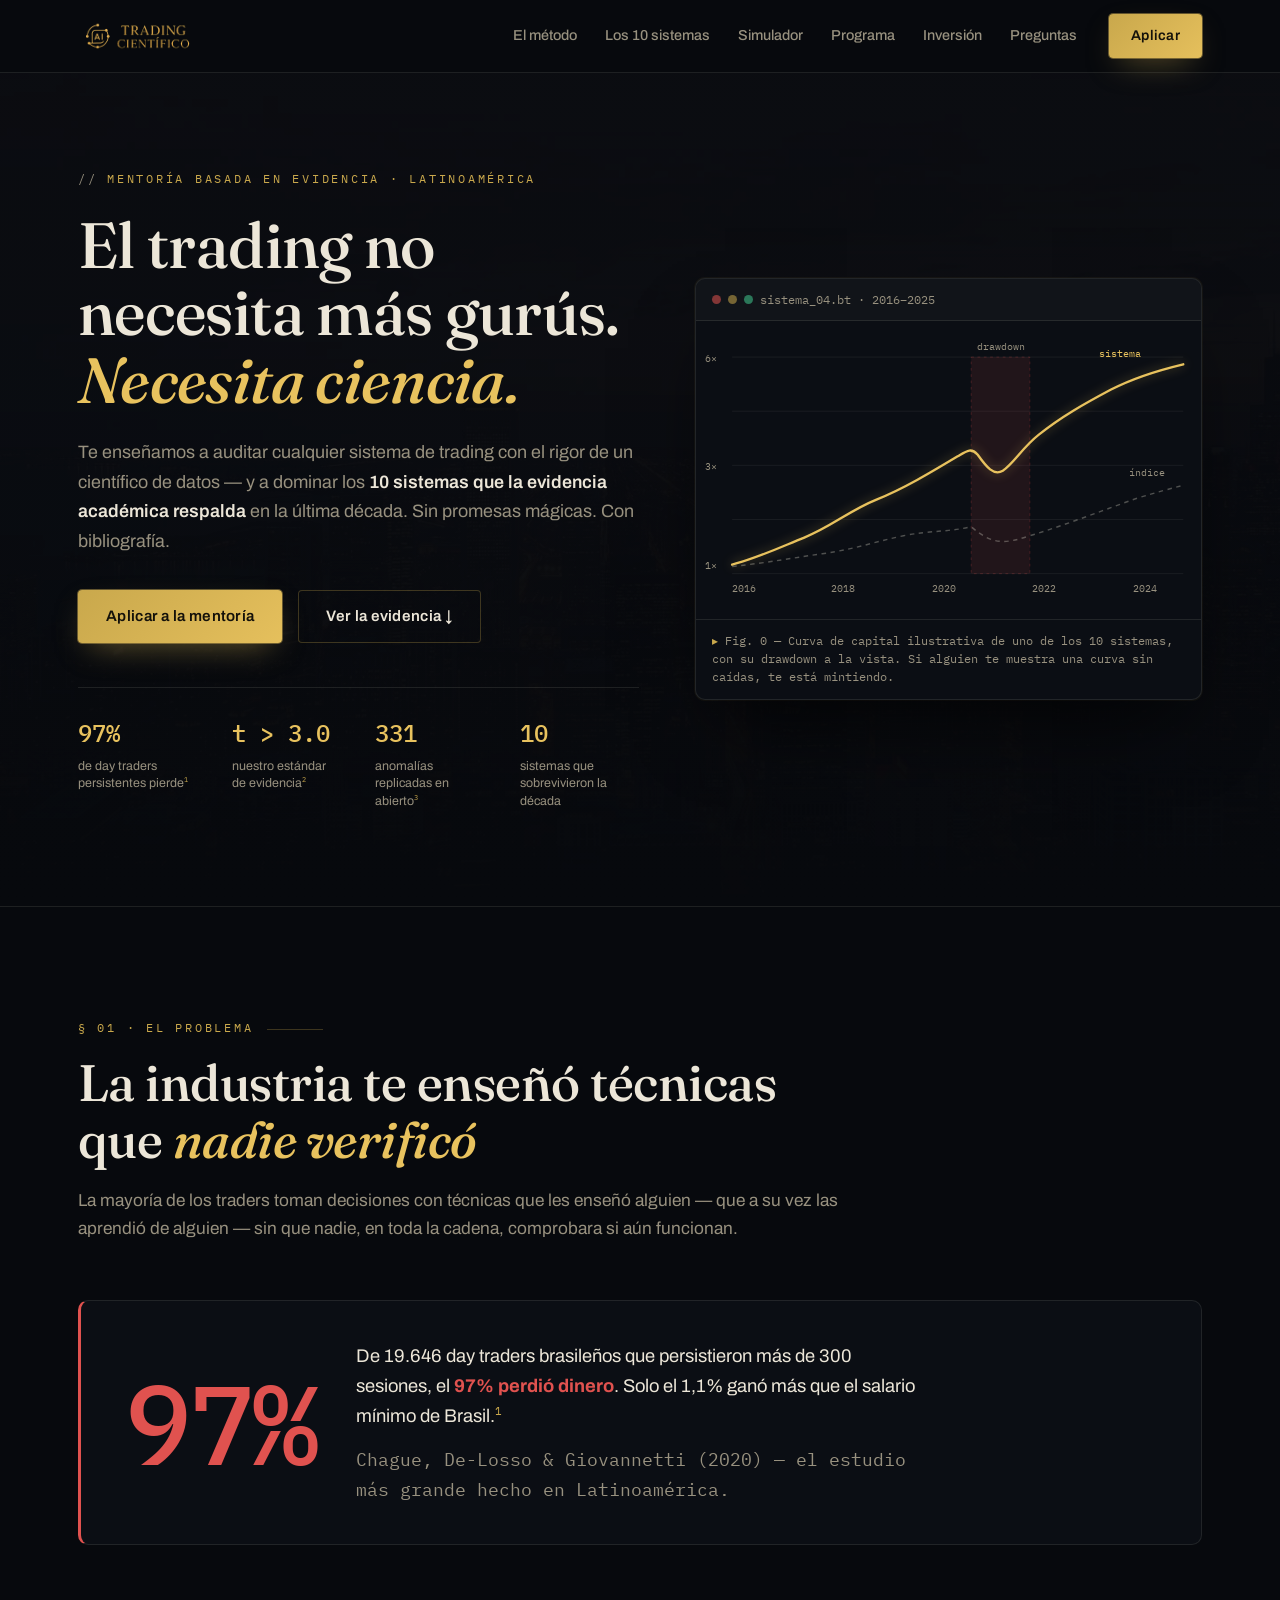
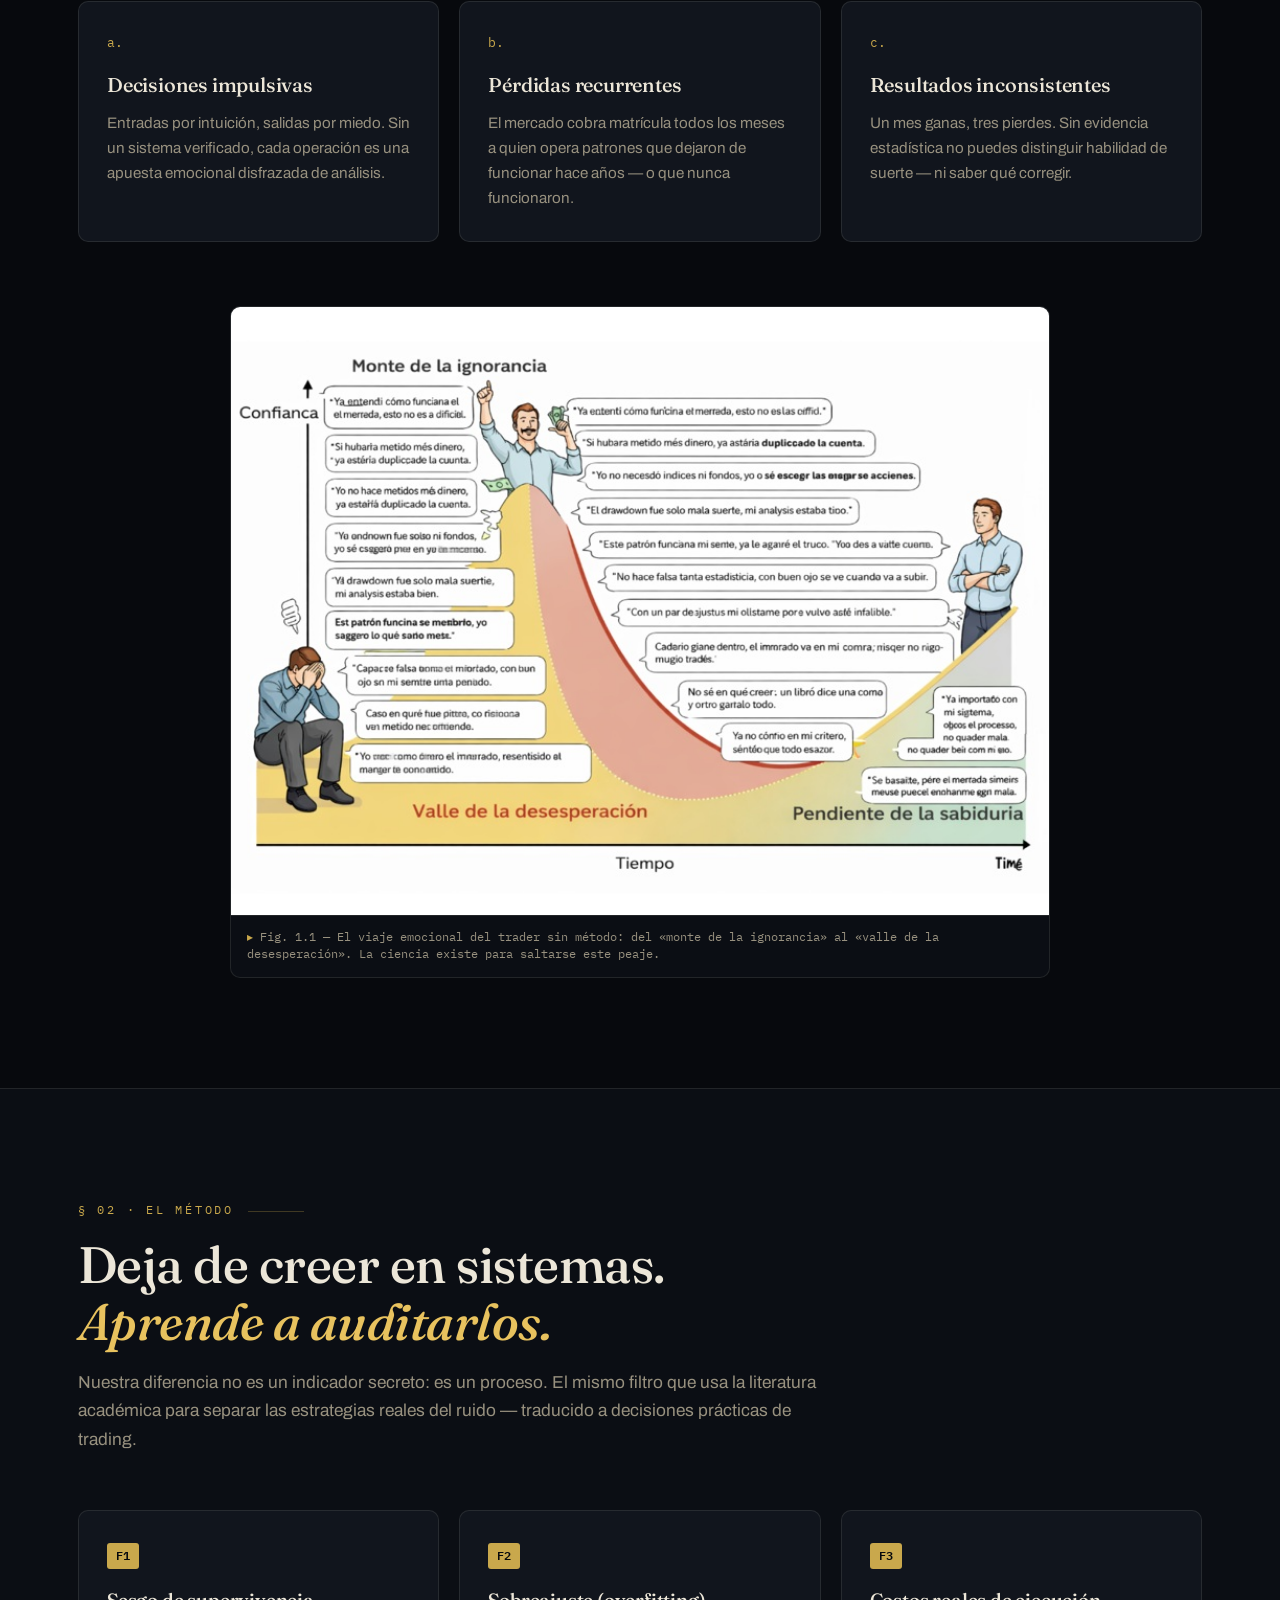
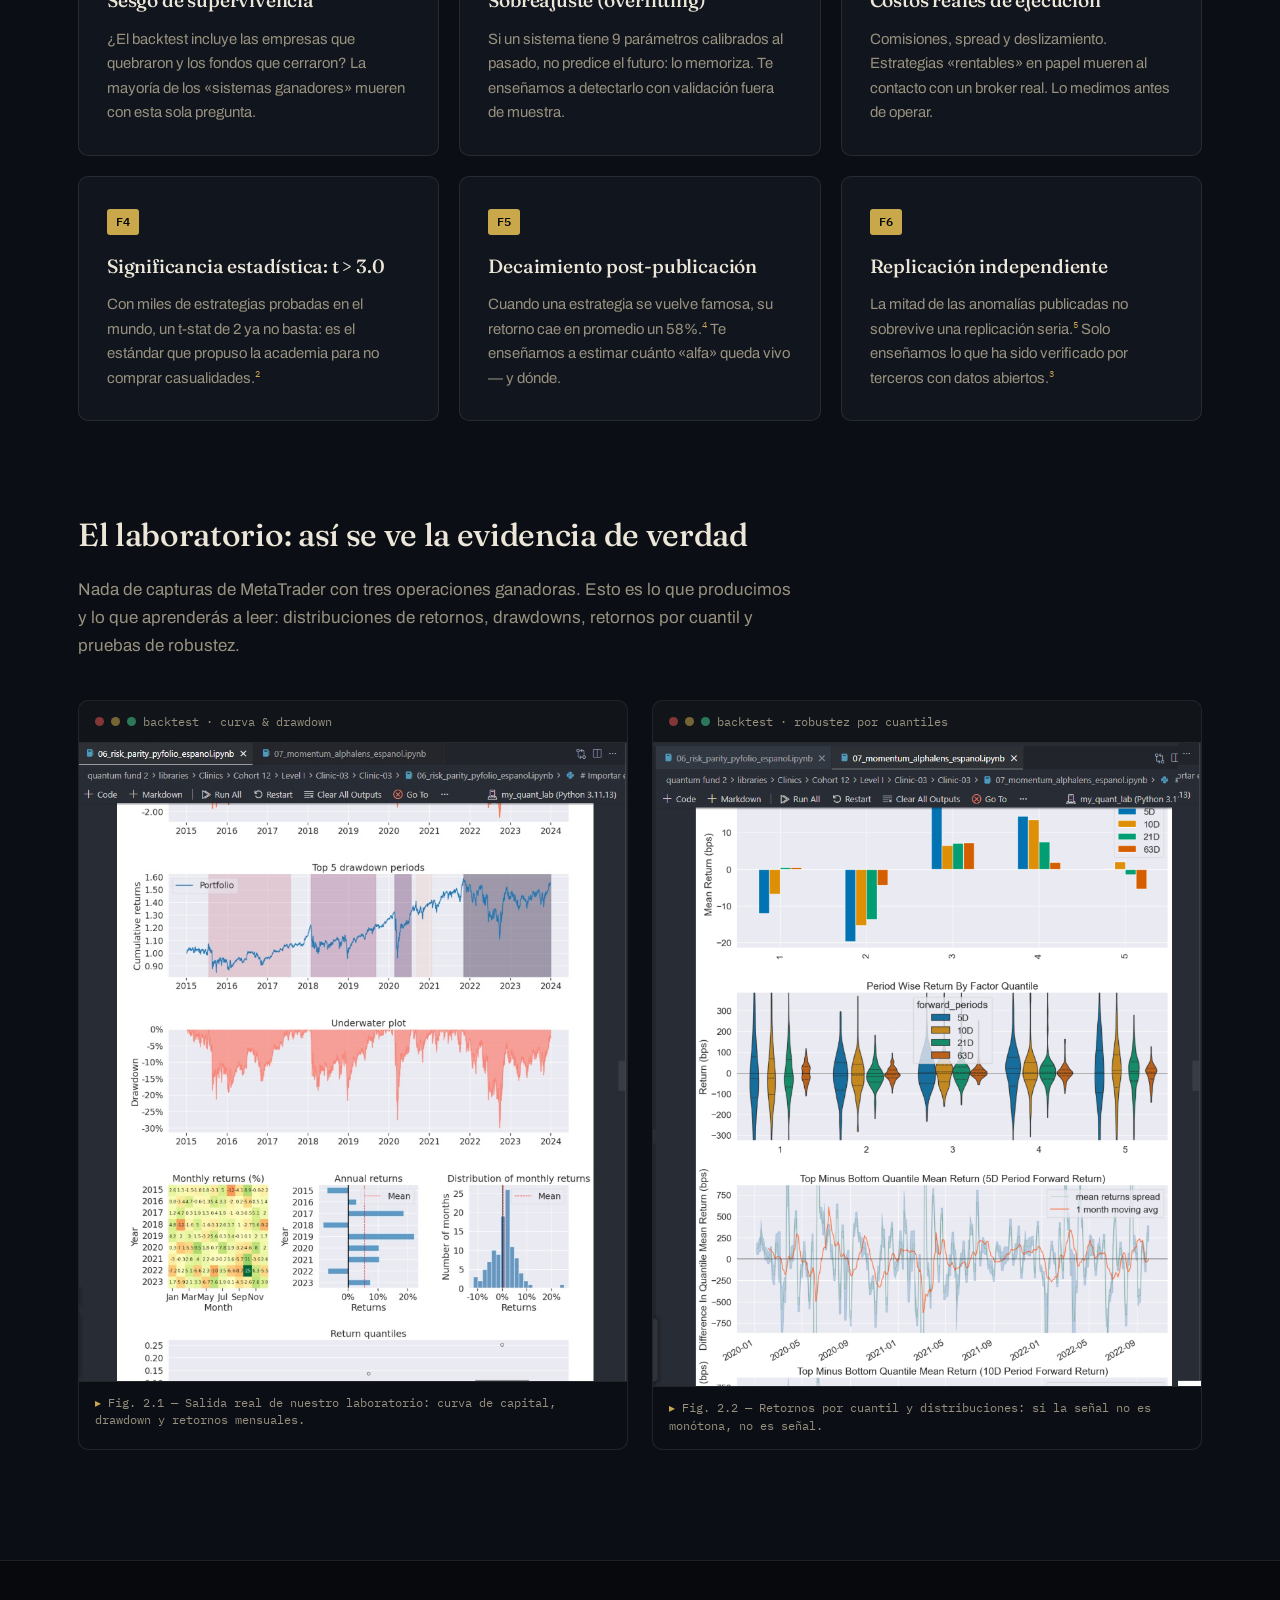
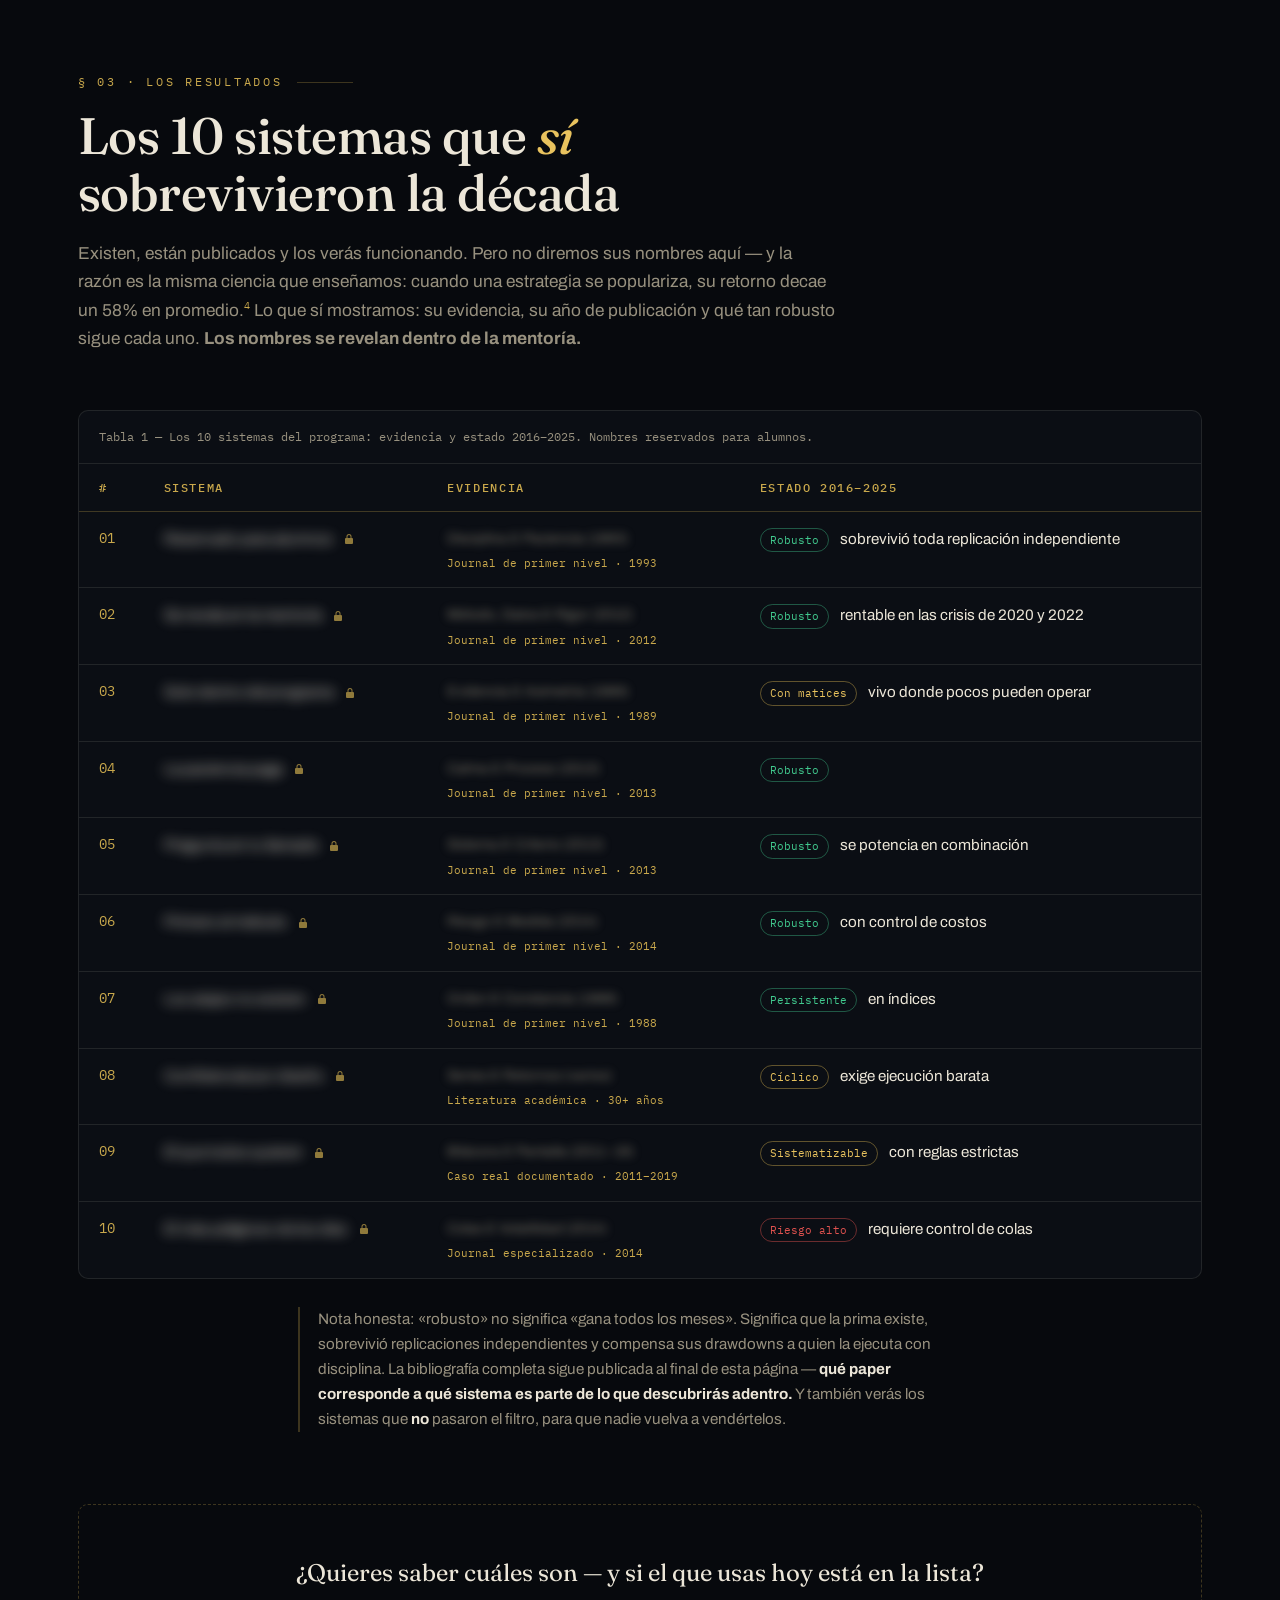
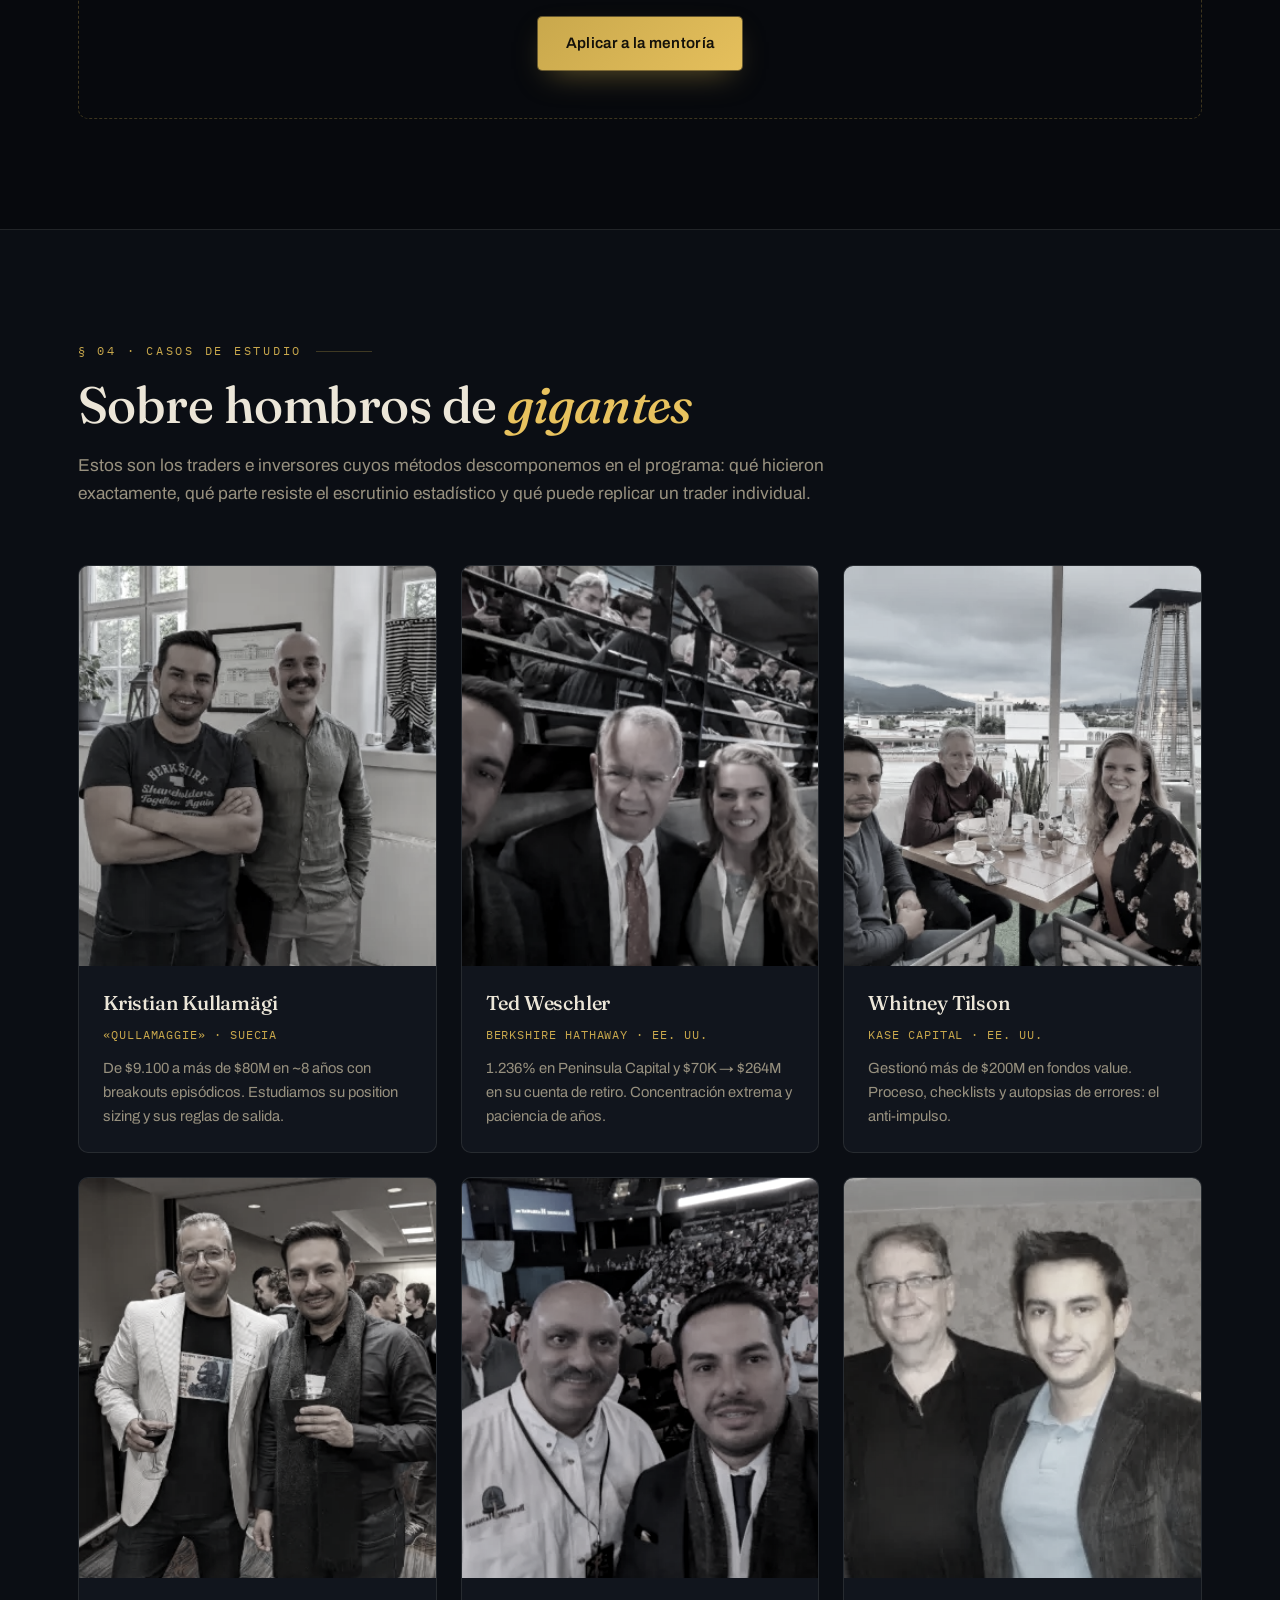
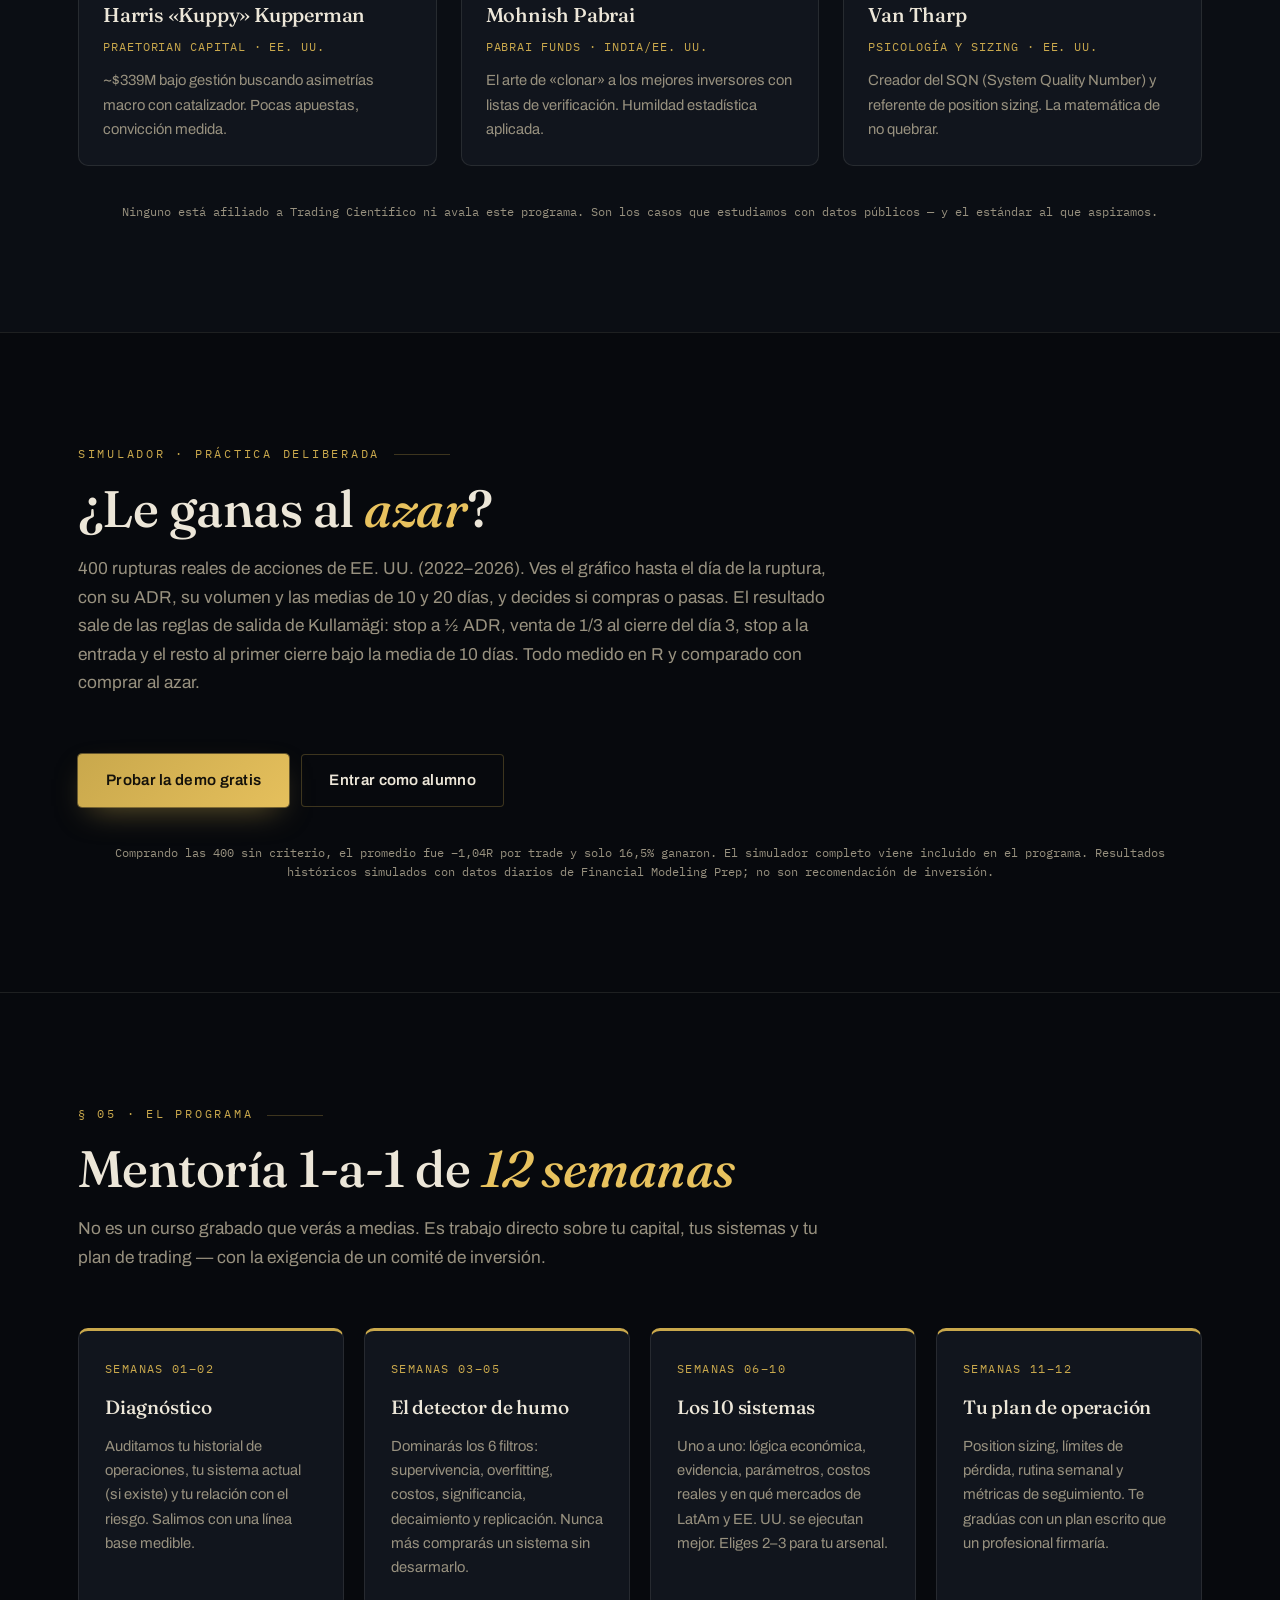
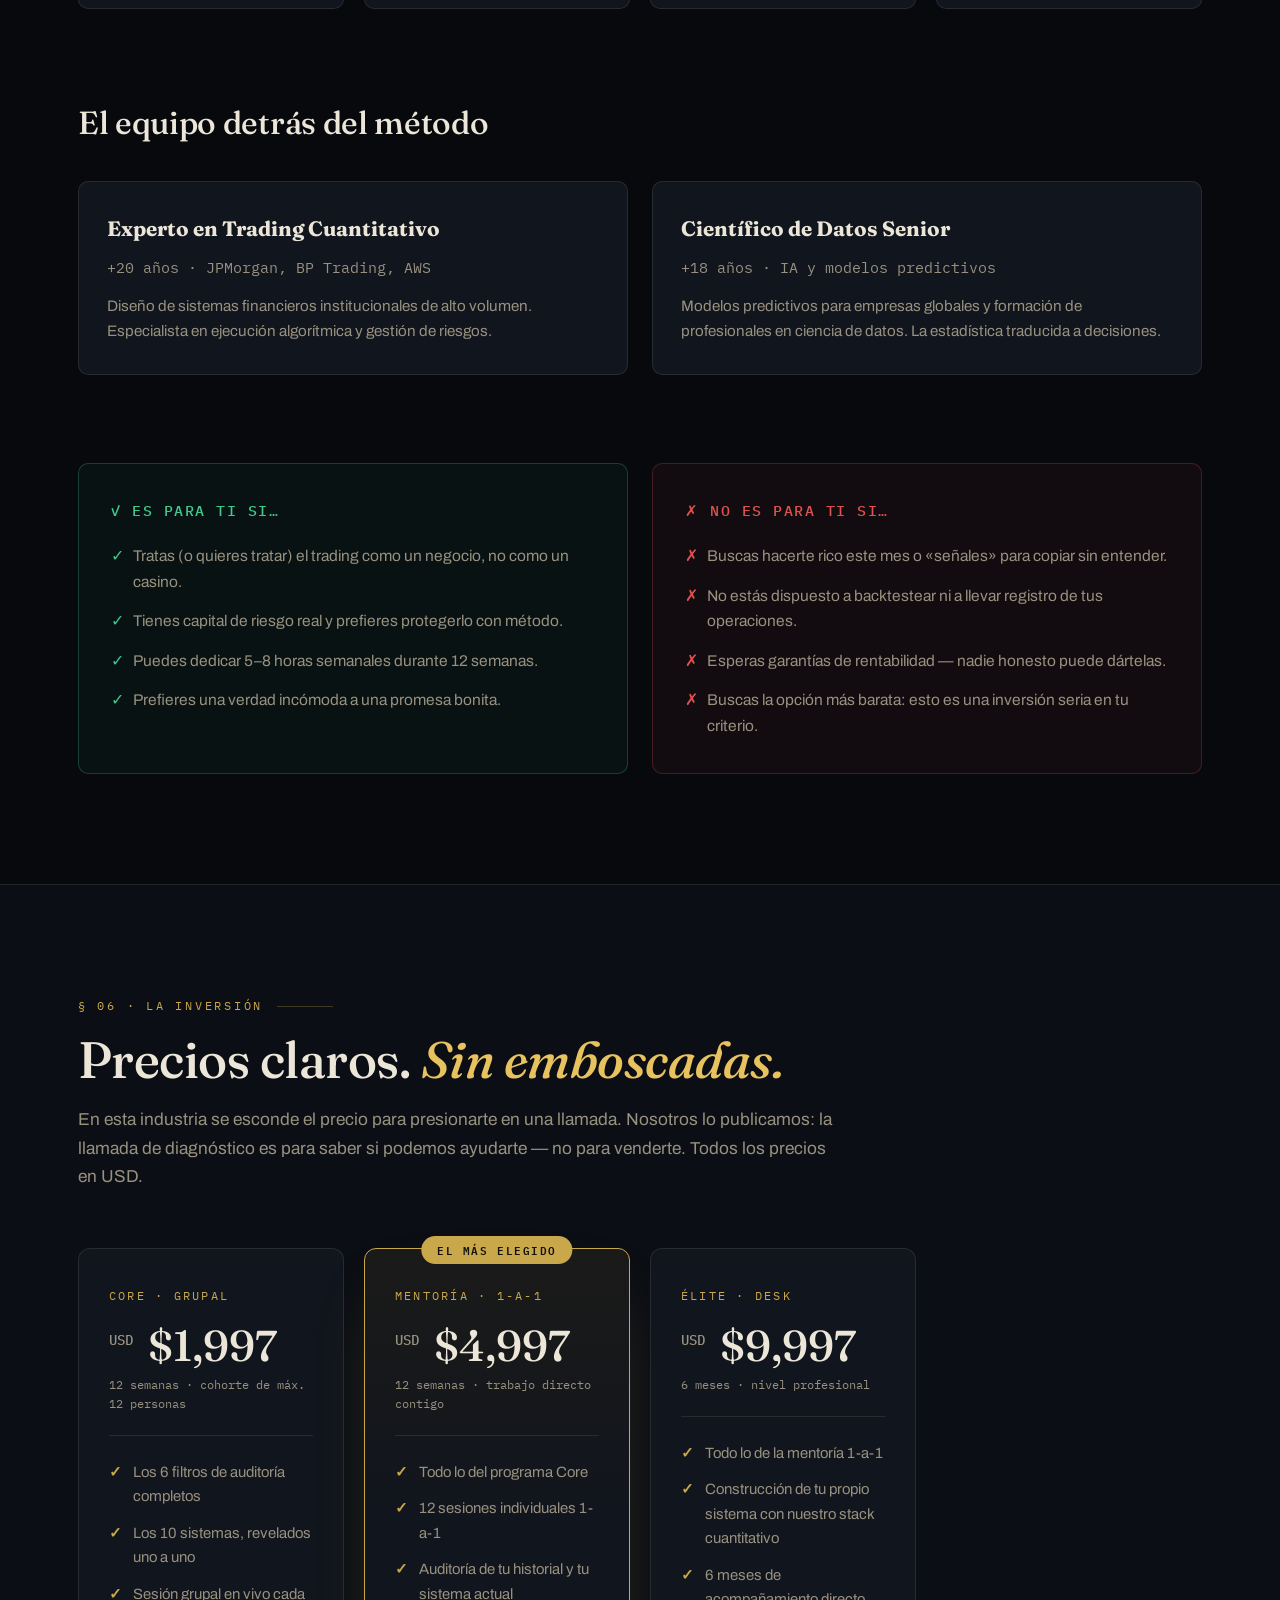
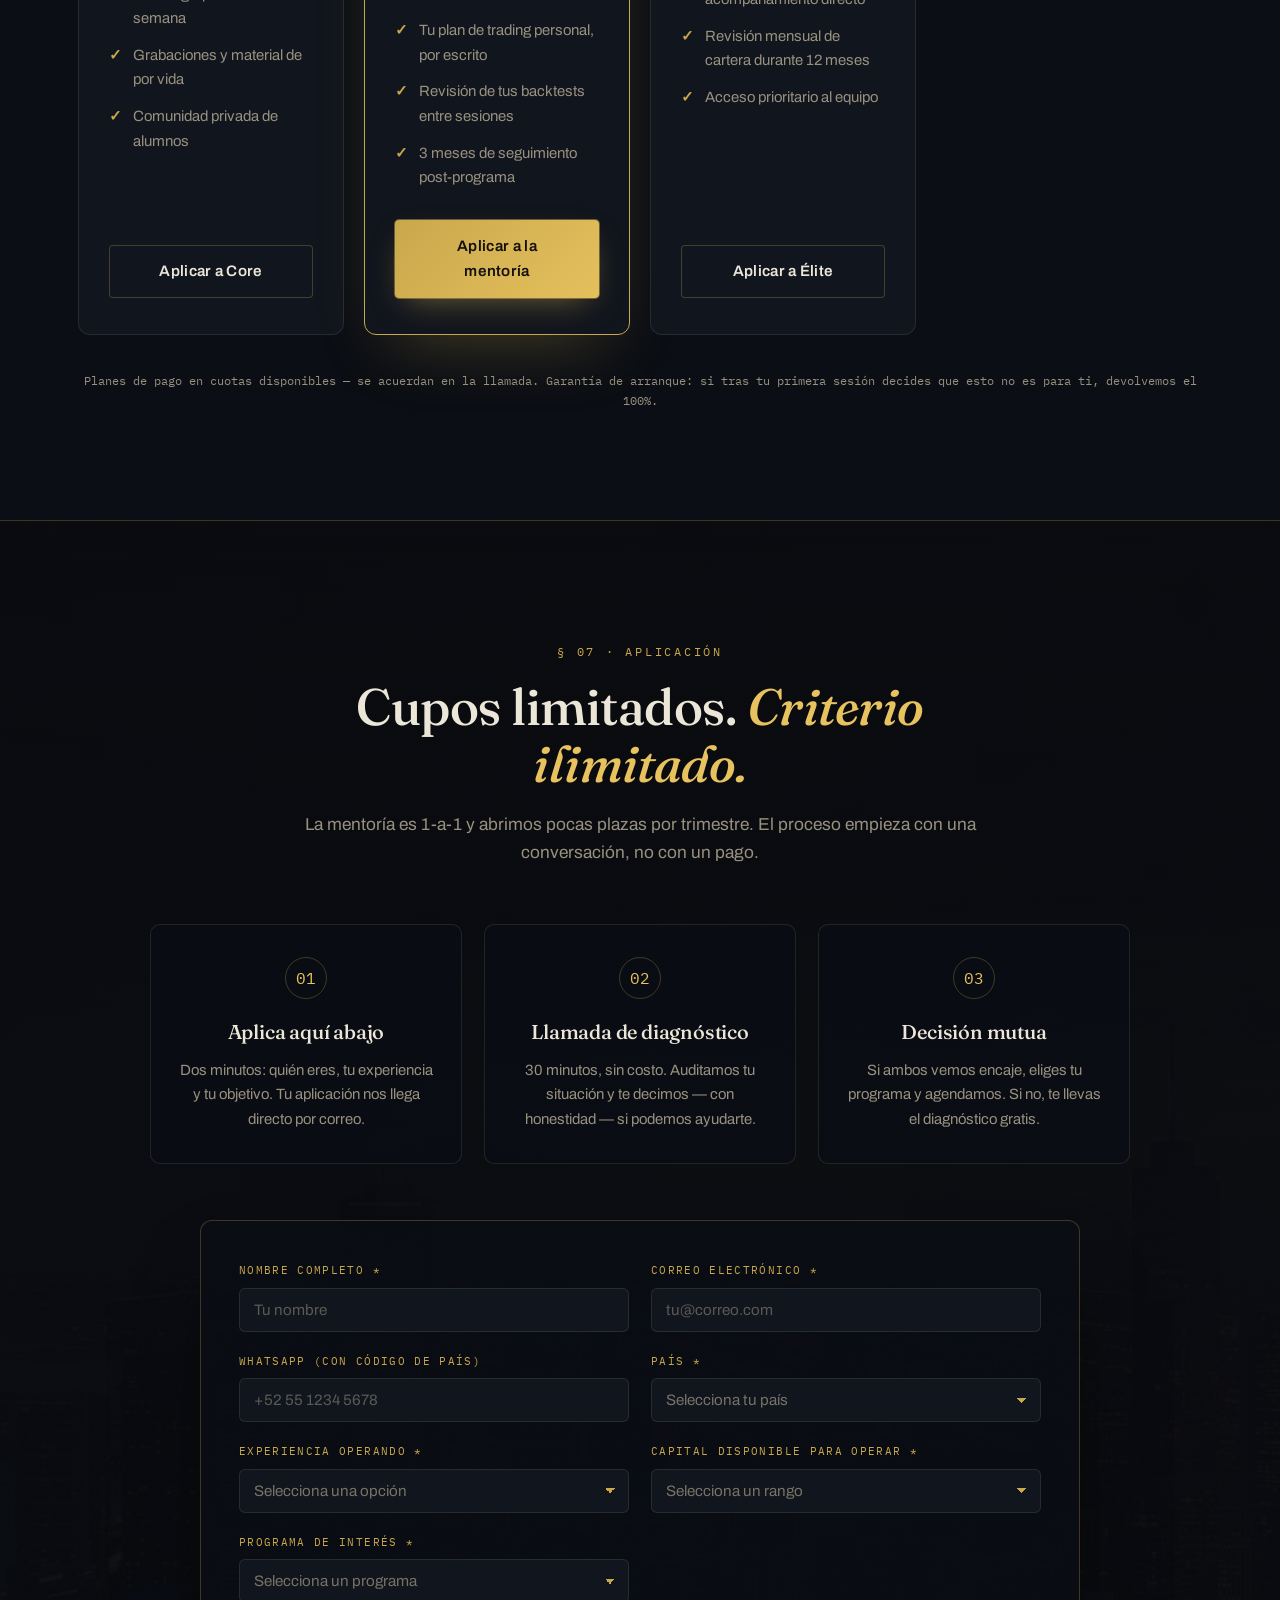
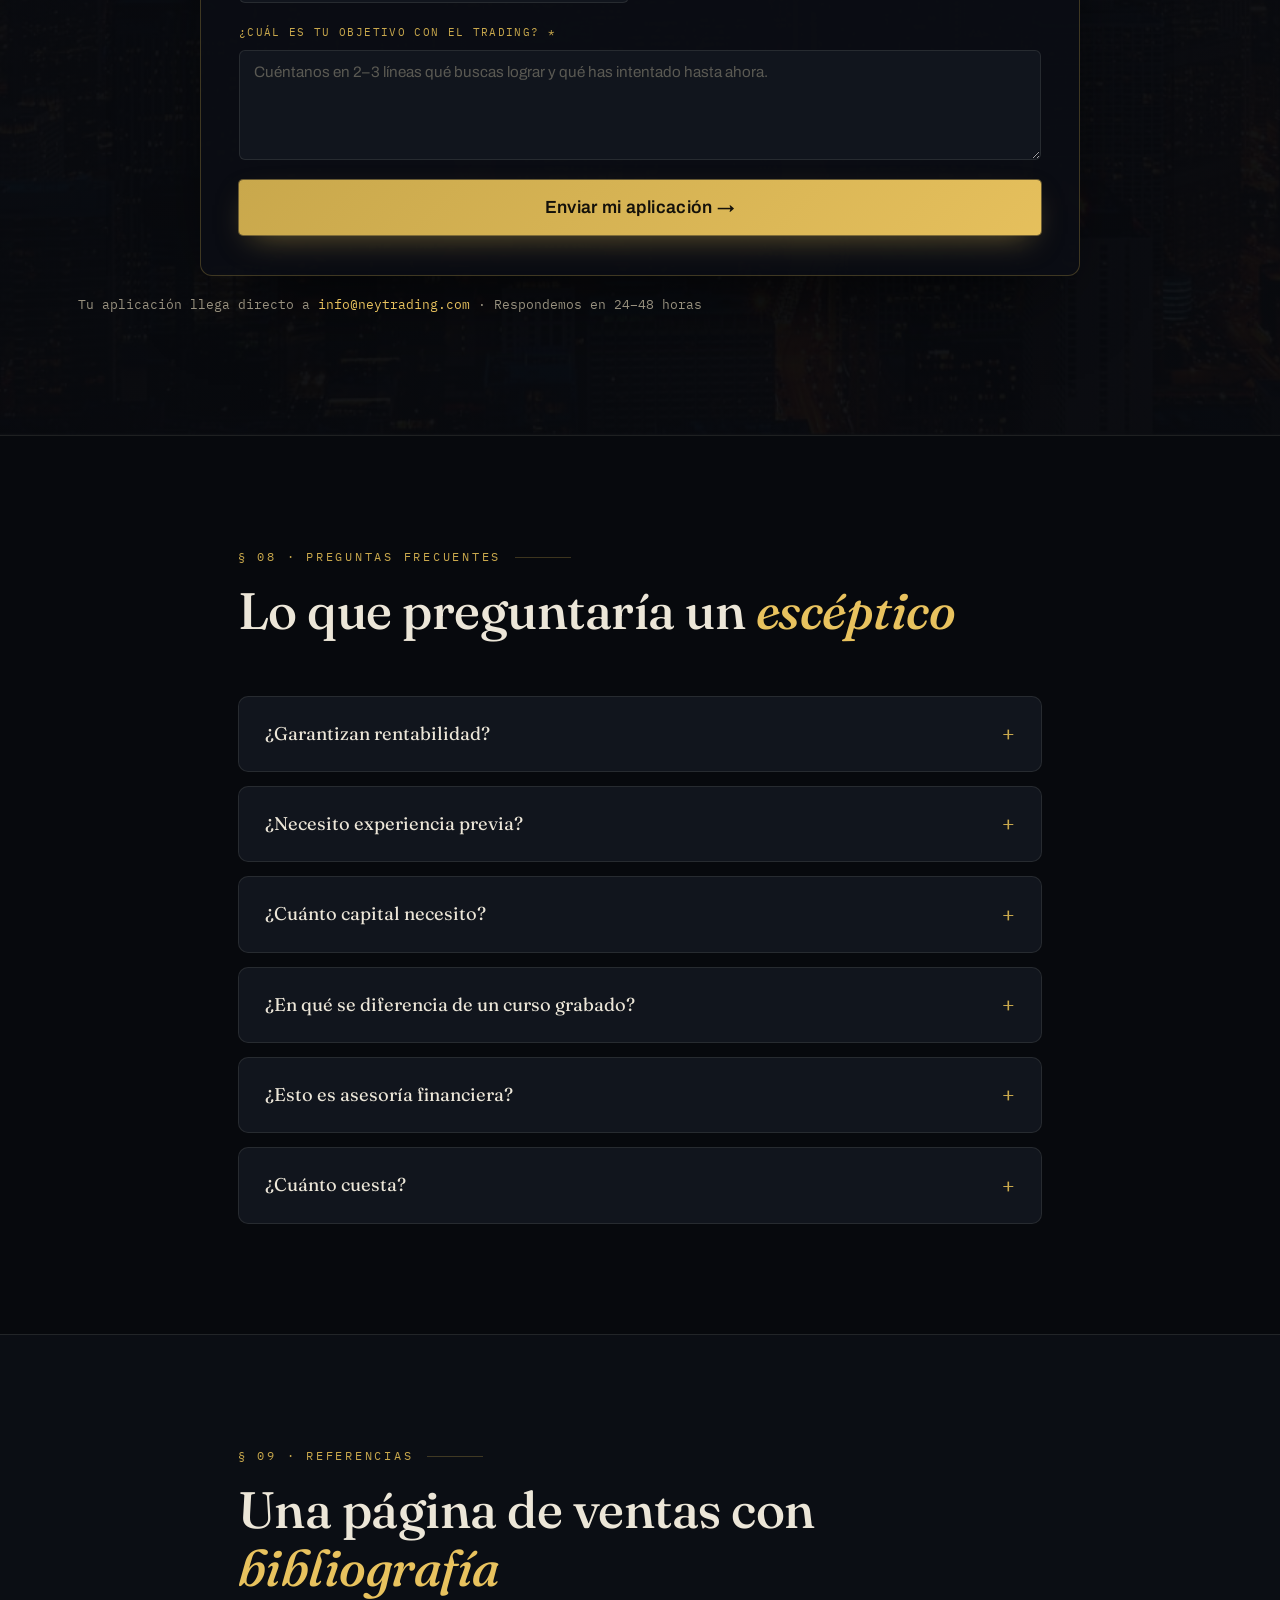
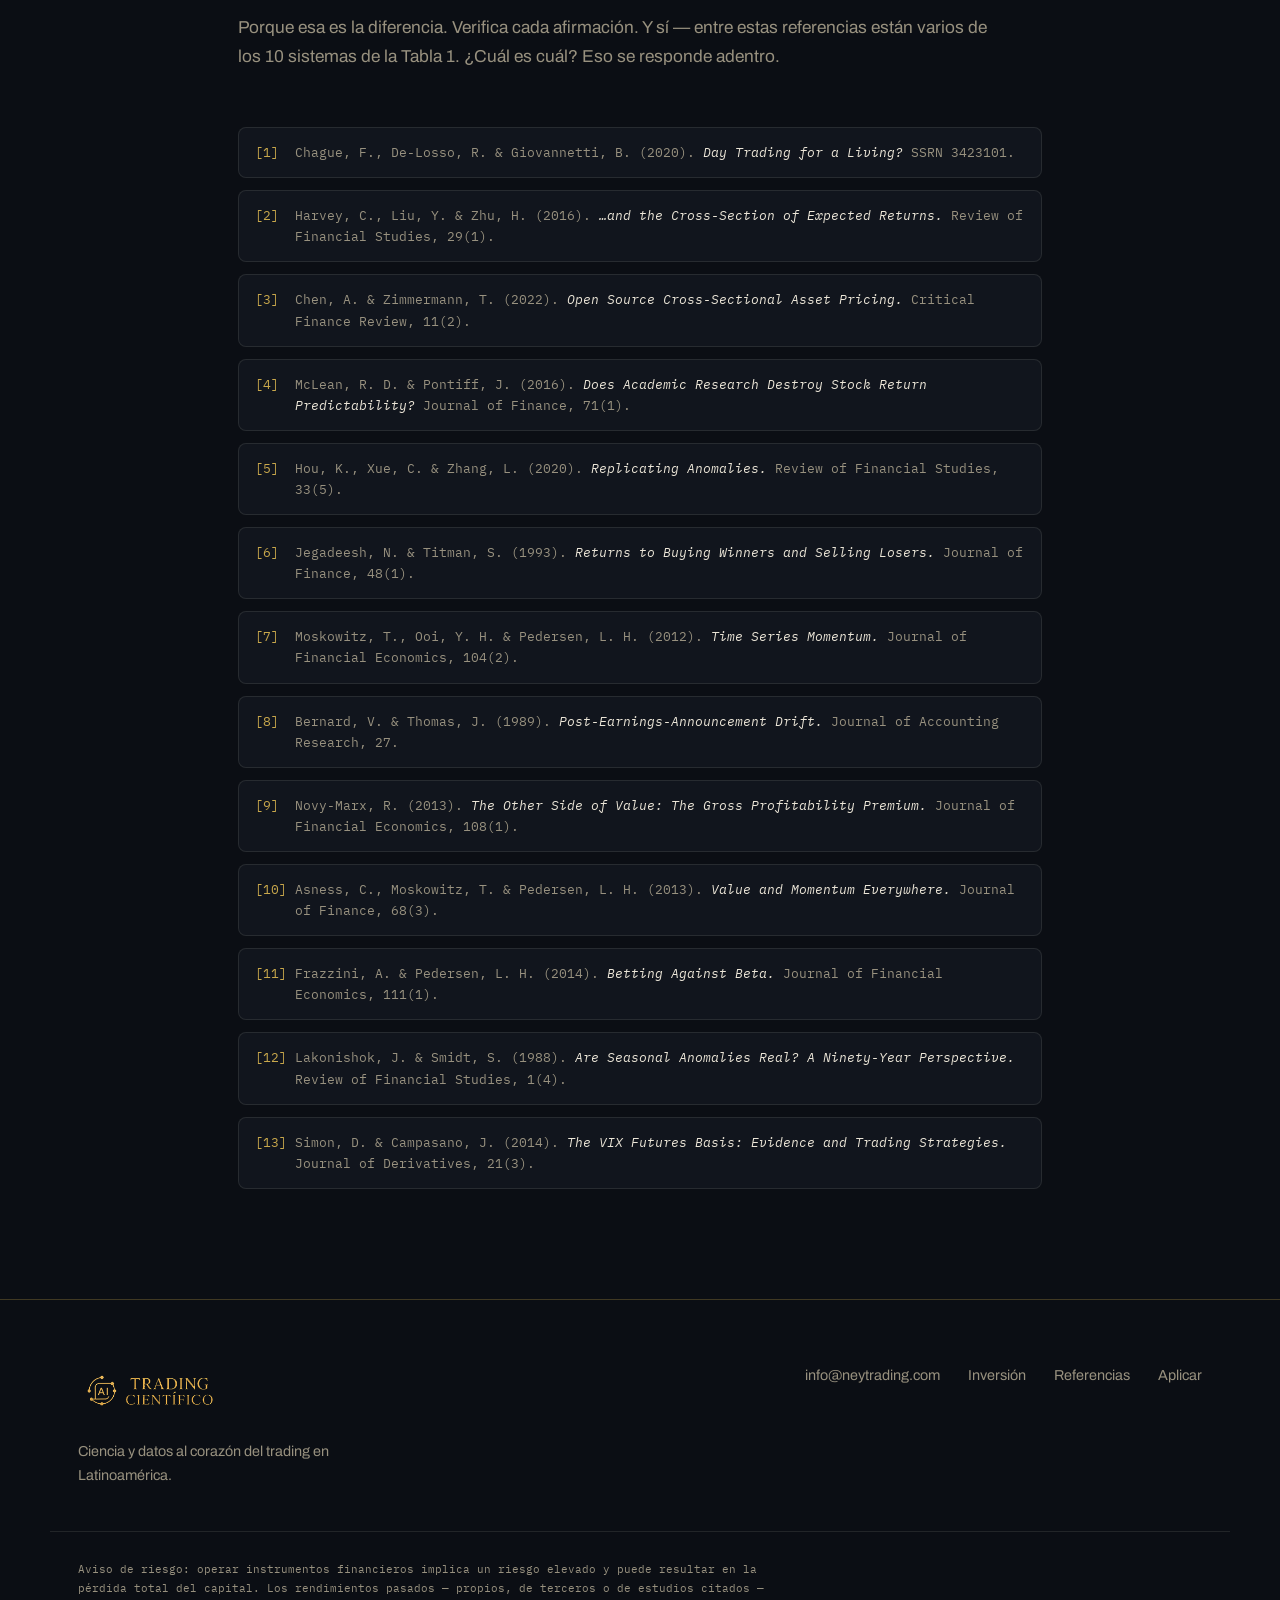
==== index.html @ b78540f3 "Simulador: enlaces a azar.tradingcientifico.com Co-Authored-By: Claude Opus 5.5 <noreply@anthropic.c" ====
<!DOCTYPE html>
<html lang="es">
<head>
  <meta charset="UTF-8">
  <meta name="viewport" content="width=device-width, initial-scale=1.0">
  <title>Trading Científico — Mentoría de trading basada en evidencia | Latinoamérica</title>
  <meta name="description" content="Mentoría de élite para traders de Latinoamérica. Aprende a auditar cualquier sistema de trading con rigor científico y domina los 10 sistemas que la evidencia respalda en la última década.">
  <link rel="canonical" href="https://neyt.github.io/tradingcientifico/">
  <meta property="og:type" content="website">
  <meta property="og:locale" content="es_LA">
  <meta property="og:title" content="Trading Científico — El trading no necesita más gurús. Necesita ciencia.">
  <meta property="og:description" content="Aprende a distinguir un sistema real de uno inventado — y domina los 10 que funcionaron la última década. Mentoría 1-a-1 para Latinoamérica.">
  <meta property="og:image" content="https://neyt.github.io/tradingcientifico/assets/img/og.jpg">
  <meta property="og:url" content="https://neyt.github.io/tradingcientifico/">
  <meta name="twitter:card" content="summary_large_image">
  <link rel="icon" type="image/png" href="assets/img/favicon.png">
  <link rel="apple-touch-icon" href="assets/img/favicon.png">
  <link rel="preconnect" href="https://fonts.googleapis.com">
  <link rel="preconnect" href="https://fonts.gstatic.com" crossorigin>
  <link href="https://fonts.googleapis.com/css2?family=Fraunces:ital,opsz,wght@0,9..144,400;0,9..144,500;0,9..144,600;1,9..144,400;1,9..144,500&family=Archivo:wght@400;500;600;700&family=IBM+Plex+Mono:ital,wght@0,400;0,500;1,400&display=swap" rel="stylesheet">
  <link rel="stylesheet" href="assets/css/styles.css">
  <script>document.documentElement.classList.add("js");</script>
</head>
<body>

  <!-- ====== NAV ====== -->
  <header class="nav" id="nav">
    <div class="wrap nav__inner">
      <a class="nav__brand" href="#top" aria-label="Trading Científico — inicio">
        <img src="assets/img/logo.png" alt="Trading Científico" width="180" height="60">
      </a>
      <nav class="nav__links" aria-label="Navegación principal">
        <a href="#metodo">El método</a>
        <a href="#sistemas">Los 10 sistemas</a>
        <a href="#simulador">Simulador</a>
        <a href="#programa">Programa</a>
        <a href="#inversion">Inversión</a>
        <a href="#faq">Preguntas</a>
      </nav>
      <a class="btn btn--gold btn--nav" href="#aplicar">Aplicar</a>
    </div>
  </header>

  <!-- ====== HERO ====== -->
  <section class="hero" id="top">
    <div class="hero__bg" aria-hidden="true"></div>
    <div class="wrap hero__grid">
      <div class="hero__copy">
        <p class="kicker reveal">Mentoría basada en evidencia · Latinoamérica</p>
        <h1 class="hero__title reveal d1">El trading no necesita más gurús.<br><em>Necesita ciencia.</em></h1>
        <p class="hero__sub reveal d2">
          Te enseñamos a auditar cualquier sistema de trading con el rigor de un científico de datos
          — y a dominar los <strong>10 sistemas que la evidencia académica respalda</strong> en la última década.
          Sin promesas mágicas. Con bibliografía.
        </p>
        <div class="hero__cta reveal d3">
          <a class="btn btn--gold" href="#aplicar">Aplicar a la mentoría</a>
          <a class="btn btn--ghost" href="#sistemas">Ver la evidencia ↓</a>
        </div>
        <ul class="hero__stats reveal d4">
          <li><span class="num mono" data-count="97" data-suffix="%">0%</span><span class="lbl">de day traders persistentes pierde<sup><a href="#ref-1">1</a></sup></span></li>
          <li><span class="num mono">t &gt; 3.0</span><span class="lbl">nuestro estándar de evidencia<sup><a href="#ref-2">2</a></sup></span></li>
          <li><span class="num mono" data-count="331">0</span><span class="lbl">anomalías replicadas en abierto<sup><a href="#ref-3">3</a></sup></span></li>
          <li><span class="num mono" data-count="10">0</span><span class="lbl">sistemas que sobrevivieron la década</span></li>
        </ul>
      </div>
      <figure class="hero__chart reveal d2" aria-label="Curva de capital ilustrativa de un sistema sistemático">
        <div class="panel">
          <div class="panel__bar mono"><span class="dot"></span><span class="dot"></span><span class="dot"></span> sistema_04.bt · 2016–2025</div>
          <svg viewBox="0 0 560 330" class="chart" role="img" aria-hidden="true">
            <!-- grid -->
            <g class="chart__grid">
              <line x1="40" y1="40"  x2="540" y2="40"/><line x1="40" y1="100" x2="540" y2="100"/>
              <line x1="40" y1="160" x2="540" y2="160"/><line x1="40" y1="220" x2="540" y2="220"/>
              <line x1="40" y1="280" x2="540" y2="280"/>
            </g>
            <!-- drawdown band -->
            <rect class="chart__dd" x="305" y="40" width="65" height="240"/>
            <text class="chart__ann mono" x="338" y="32" text-anchor="middle">drawdown</text>
            <!-- benchmark -->
            <path class="chart__bench" d="M40,272 C80,268 110,262 140,258 C180,252 200,244 230,238 C260,232 280,234 305,228 C330,250 345,246 370,238 C410,226 450,210 490,196 C510,190 525,186 540,182"/>
            <!-- equity curve -->
            <path class="chart__line" d="M40,270 C70,262 95,250 120,240 C150,228 170,210 200,198 C230,186 260,168 290,150 C300,144 305,140 312,148 C322,162 330,172 340,166 C352,158 362,140 380,126 C405,106 430,92 460,76 C485,63 515,54 540,48"/>
            <!-- axis labels -->
            <g class="chart__ax mono">
              <text x="40"  y="300">2016</text><text x="150" y="300">2018</text>
              <text x="262" y="300">2020</text><text x="372" y="300">2022</text>
              <text x="484" y="300">2024</text>
              <text x="10" y="275">1×</text><text x="10" y="165">3×</text><text x="10" y="45">6×</text>
            </g>
            <text class="chart__ann chart__ann--gold mono" x="470" y="40" text-anchor="middle">sistema</text>
            <text class="chart__ann mono" x="500" y="172" text-anchor="middle">índice</text>
          </svg>
          <figcaption class="fig mono">Fig. 0 — Curva de capital ilustrativa de uno de los 10 sistemas, con su drawdown a la vista. Si alguien te muestra una curva sin caídas, te está mintiendo.</figcaption>
        </div>
      </figure>
    </div>
  </section>

  <!-- ====== PROBLEMA ====== -->
  <section class="section" id="problema">
    <div class="wrap">
      <header class="sec-head reveal">
        <p class="sec-num mono">§ 01 · El problema</p>
        <h2>La industria te enseñó técnicas que <em>nadie verificó</em></h2>
        <p class="sec-lead">La mayoría de los traders toman decisiones con técnicas que les enseñó alguien —
        que a su vez las aprendió de alguien — sin que nadie, en toda la cadena, comprobara si aún funcionan.</p>
      </header>

      <div class="bigstat reveal">
        <div class="bigstat__num"><span class="mono" data-count="97" data-suffix="%">0%</span></div>
        <div class="bigstat__txt">
          <p>De 19.646 day traders brasileños que persistieron más de 300 sesiones, el <strong>97% perdió dinero</strong>.
          Solo el 1,1% ganó más que el salario mínimo de Brasil.<sup><a href="#ref-1">1</a></sup></p>
          <p class="mono bigstat__src">Chague, De-Losso &amp; Giovannetti (2020) — el estudio más grande hecho en Latinoamérica.</p>
        </div>
      </div>

      <div class="cards3">
        <article class="card reveal">
          <span class="card__n mono">a.</span>
          <h3>Decisiones impulsivas</h3>
          <p>Entradas por intuición, salidas por miedo. Sin un sistema verificado, cada operación es una apuesta emocional disfrazada de análisis.</p>
        </article>
        <article class="card reveal d1">
          <span class="card__n mono">b.</span>
          <h3>Pérdidas recurrentes</h3>
          <p>El mercado cobra matrícula todos los meses a quien opera patrones que dejaron de funcionar hace años — o que nunca funcionaron.</p>
        </article>
        <article class="card reveal d2">
          <span class="card__n mono">c.</span>
          <h3>Resultados inconsistentes</h3>
          <p>Un mes ganas, tres pierdes. Sin evidencia estadística no puedes distinguir habilidad de suerte — ni saber qué corregir.</p>
        </article>
      </div>

      <figure class="figframe reveal" id="curva">
        <img src="assets/img/curva-del-trader.jpg" alt="Ilustración del viaje emocional del trader: monte de la ignorancia, valle de la desesperación y pendiente de la sabiduría" loading="lazy" width="782" height="581">
        <figcaption class="fig mono">Fig. 1.1 — El viaje emocional del trader sin método: del «monte de la ignorancia» al «valle de la desesperación». La ciencia existe para saltarse este peaje.</figcaption>
      </figure>
    </div>
  </section>

  <!-- ====== MÉTODO ====== -->
  <section class="section section--alt" id="metodo">
    <div class="wrap">
      <header class="sec-head reveal">
        <p class="sec-num mono">§ 02 · El método</p>
        <h2>Deja de creer en sistemas.<br><em>Aprende a auditarlos.</em></h2>
        <p class="sec-lead">Nuestra diferencia no es un indicador secreto: es un proceso. El mismo filtro que usa la
        literatura académica para separar las estrategias reales del ruido — traducido a decisiones prácticas de trading.</p>
      </header>

      <ol class="filters">
        <li class="reveal"><span class="mono filters__n">F1</span>
          <h3>Sesgo de supervivencia</h3>
          <p>¿El backtest incluye las empresas que quebraron y los fondos que cerraron? La mayoría de los «sistemas ganadores» mueren con esta sola pregunta.</p>
        </li>
        <li class="reveal d1"><span class="mono filters__n">F2</span>
          <h3>Sobreajuste (overfitting)</h3>
          <p>Si un sistema tiene 9 parámetros calibrados al pasado, no predice el futuro: lo memoriza. Te enseñamos a detectarlo con validación fuera de muestra.</p>
        </li>
        <li class="reveal d2"><span class="mono filters__n">F3</span>
          <h3>Costos reales de ejecución</h3>
          <p>Comisiones, spread y deslizamiento. Estrategias «rentables» en papel mueren al contacto con un broker real. Lo medimos antes de operar.</p>
        </li>
        <li class="reveal"><span class="mono filters__n">F4</span>
          <h3>Significancia estadística: t &gt; 3.0</h3>
          <p>Con miles de estrategias probadas en el mundo, un t-stat de 2 ya no basta: es el estándar que propuso la academia para no comprar casualidades.<sup><a href="#ref-2">2</a></sup></p>
        </li>
        <li class="reveal d1"><span class="mono filters__n">F5</span>
          <h3>Decaimiento post-publicación</h3>
          <p>Cuando una estrategia se vuelve famosa, su retorno cae en promedio un 58%.<sup><a href="#ref-4">4</a></sup> Te enseñamos a estimar cuánto «alfa» queda vivo — y dónde.</p>
        </li>
        <li class="reveal d2"><span class="mono filters__n">F6</span>
          <h3>Replicación independiente</h3>
          <p>La mitad de las anomalías publicadas no sobrevive una replicación seria.<sup><a href="#ref-5">5</a></sup> Solo enseñamos lo que ha sido verificado por terceros con datos abiertos.<sup><a href="#ref-3">3</a></sup></p>
        </li>
      </ol>

      <div class="lab">
        <header class="lab__head reveal">
          <h3 class="lab__title">El laboratorio: así se ve la evidencia de verdad</h3>
          <p>Nada de capturas de MetaTrader con tres operaciones ganadoras. Esto es lo que producimos y lo que aprenderás a leer:
          distribuciones de retornos, drawdowns, retornos por cuantil y pruebas de robustez.</p>
        </header>
        <div class="lab__grid">
          <figure class="figframe figframe--term reveal">
            <div class="panel__bar mono"><span class="dot"></span><span class="dot"></span><span class="dot"></span> backtest · curva &amp; drawdown</div>
            <img src="assets/img/lab-backtest-1.jpg" alt="Backtest real: curva de capital, drawdown y mapa de retornos mensuales" loading="lazy" width="834" height="970">
            <figcaption class="fig mono">Fig. 2.1 — Salida real de nuestro laboratorio: curva de capital, drawdown y retornos mensuales.</figcaption>
          </figure>
          <figure class="figframe figframe--term reveal d1">
            <div class="panel__bar mono"><span class="dot"></span><span class="dot"></span><span class="dot"></span> backtest · robustez por cuantiles</div>
            <img src="assets/img/lab-backtest-2.png" alt="Backtest real: retornos por cuantil y distribuciones para pruebas de robustez" loading="lazy" width="834" height="978">
            <figcaption class="fig mono">Fig. 2.2 — Retornos por cuantil y distribuciones: si la señal no es monótona, no es señal.</figcaption>
          </figure>
        </div>
      </div>
    </div>
  </section>

  <!-- ====== LOS 10 SISTEMAS ====== -->
  <section class="section" id="sistemas">
    <div class="wrap">
      <header class="sec-head reveal">
        <p class="sec-num mono">§ 03 · Los resultados</p>
        <h2>Los 10 sistemas que <em>sí</em> sobrevivieron la década</h2>
        <p class="sec-lead">Existen, están publicados y los verás funcionando. Pero no diremos sus nombres aquí —
        y la razón es la misma ciencia que enseñamos: cuando una estrategia se populariza, su retorno decae un
        58% en promedio.<sup><a href="#ref-4">4</a></sup> Lo que sí mostramos: su evidencia, su año de publicación
        y qué tan robusto sigue cada uno. <strong>Los nombres se revelan dentro de la mentoría.</strong></p>
      </header>

      <div class="table-scroll reveal">
        <table class="systable">
          <caption class="mono">Tabla 1 — Los 10 sistemas del programa: evidencia y estado 2016–2025. Nombres reservados para alumnos.</caption>
          <thead>
            <tr><th class="mono">#</th><th>Sistema</th><th>Evidencia</th><th>Estado 2016–2025</th></tr>
          </thead>
          <tbody>
            <tr><td class="mono">01</td><td><span class="sysname"><span class="sysname__blur" aria-hidden="true">Reservado para alumnos</span><span class="sr-only">Nombre reservado — se revela en la mentoría</span></span></td><td><span class="evid__blur" aria-hidden="true">Disciplina &amp; Paciencia (1993)</span><span class="evid__src mono">Journal de primer nivel · 1993</span></td><td><span class="tag tag--ok">Robusto</span> sobrevivió toda replicación independiente</td></tr>
            <tr><td class="mono">02</td><td><span class="sysname"><span class="sysname__blur" aria-hidden="true">Se revela en la mentoría</span><span class="sr-only">Nombre reservado — se revela en la mentoría</span></span></td><td><span class="evid__blur" aria-hidden="true">Método, Datos &amp; Rigor (2012)</span><span class="evid__src mono">Journal de primer nivel · 2012</span></td><td><span class="tag tag--ok">Robusto</span> rentable en las crisis de 2020 y 2022</td></tr>
            <tr><td class="mono">03</td><td><span class="sysname"><span class="sysname__blur" aria-hidden="true">Solo dentro del programa</span><span class="sr-only">Nombre reservado — se revela en la mentoría</span></span></td><td><span class="evid__blur" aria-hidden="true">Evidencia &amp; Asimetría (1989)</span><span class="evid__src mono">Journal de primer nivel · 1989</span></td><td><span class="tag tag--mid">Con matices</span> vivo donde pocos pueden operar</td></tr>
            <tr><td class="mono">04</td><td><span class="sysname"><span class="sysname__blur" aria-hidden="true">La paciencia paga</span><span class="sr-only">Nombre reservado — se revela en la mentoría</span></span></td><td><span class="evid__blur" aria-hidden="true">Calma &amp; Proceso (2013)</span><span class="evid__src mono">Journal de primer nivel · 2013</span></td><td><span class="tag tag--ok">Robusto</span></td></tr>
            <tr><td class="mono">05</td><td><span class="sysname"><span class="sysname__blur" aria-hidden="true">Pregunta en tu llamada</span><span class="sr-only">Nombre reservado — se revela en la mentoría</span></span></td><td><span class="evid__blur" aria-hidden="true">Sistema &amp; Criterio (2013)</span><span class="evid__src mono">Journal de primer nivel · 2013</span></td><td><span class="tag tag--ok">Robusto</span> se potencia en combinación</td></tr>
            <tr><td class="mono">06</td><td><span class="sysname"><span class="sysname__blur" aria-hidden="true">Primero el método</span><span class="sr-only">Nombre reservado — se revela en la mentoría</span></span></td><td><span class="evid__blur" aria-hidden="true">Riesgo &amp; Medida (2014)</span><span class="evid__src mono">Journal de primer nivel · 2014</span></td><td><span class="tag tag--ok">Robusto</span> con control de costos</td></tr>
            <tr><td class="mono">07</td><td><span class="sysname"><span class="sysname__blur" aria-hidden="true">Los atajos no existen</span><span class="sr-only">Nombre reservado — se revela en la mentoría</span></span></td><td><span class="evid__blur" aria-hidden="true">Orden &amp; Constancia (1988)</span><span class="evid__src mono">Journal de primer nivel · 1988</span></td><td><span class="tag tag--ok">Persistente</span> en índices</td></tr>
            <tr><td class="mono">08</td><td><span class="sysname"><span class="sysname__blur" aria-hidden="true">Confidencial por diseño</span><span class="sr-only">Nombre reservado — se revela en la mentoría</span></span></td><td><span class="evid__blur" aria-hidden="true">Series &amp; Retornos (varios)</span><span class="evid__src mono">Literatura académica · 30+ años</span></td><td><span class="tag tag--mid">Cíclico</span> exige ejecución barata</td></tr>
            <tr><td class="mono">09</td><td><span class="sysname"><span class="sysname__blur" aria-hidden="true">El que todos quieren</span><span class="sr-only">Nombre reservado — se revela en la mentoría</span></span></td><td><span class="evid__blur" aria-hidden="true">Bitácora &amp; Pantalla (2011–19)</span><span class="evid__src mono">Caso real documentado · 2011–2019</span></td><td><span class="tag tag--mid">Sistematizable</span> con reglas estrictas</td></tr>
            <tr><td class="mono">10</td><td><span class="sysname"><span class="sysname__blur" aria-hidden="true">El más peligroso de los diez</span><span class="sr-only">Nombre reservado — se revela en la mentoría</span></span></td><td><span class="evid__blur" aria-hidden="true">Colas &amp; Volatilidad (2014)</span><span class="evid__src mono">Journal especializado · 2014</span></td><td><span class="tag tag--warn">Riesgo alto</span> requiere control de colas</td></tr>
          </tbody>
        </table>
      </div>

      <p class="systable__note reveal">Nota honesta: «robusto» no significa «gana todos los meses». Significa que la prima existe,
      sobrevivió replicaciones independientes y compensa sus drawdowns a quien la ejecuta con disciplina.
      La bibliografía completa sigue publicada al final de esta página — <strong>qué paper corresponde a qué sistema
      es parte de lo que descubrirás adentro.</strong> Y también verás los sistemas que <strong>no</strong> pasaron
      el filtro, para que nadie vuelva a vendértelos.</p>

      <div class="midcta reveal">
        <p>¿Quieres saber cuáles son — y si el que usas hoy está en la lista?</p>
        <a class="btn btn--gold" href="#aplicar">Aplicar a la mentoría</a>
      </div>
    </div>
  </section>

  <!-- ====== GIGANTES ====== -->
  <section class="section section--alt" id="gigantes">
    <div class="wrap">
      <header class="sec-head reveal">
        <p class="sec-num mono">§ 04 · Casos de estudio</p>
        <h2>Sobre hombros de <em>gigantes</em></h2>
        <p class="sec-lead">Estos son los traders e inversores cuyos métodos descomponemos en el programa:
        qué hicieron exactamente, qué parte resiste el escrutinio estadístico y qué puede replicar un trader individual.</p>
      </header>

      <div class="giants">
        <article class="giant reveal">
          <img src="assets/img/trader-qullamaggie.webp" alt="Kristian Kullamägi" loading="lazy" width="400" height="400">
          <h3>Kristian Kullamägi</h3>
          <p class="giant__tag mono">«Qullamaggie» · Suecia</p>
          <p>De $9.100 a más de $80M en ~8 años con breakouts episódicos. Estudiamos su position sizing y sus reglas de salida.</p>
        </article>
        <article class="giant reveal d1">
          <img src="assets/img/trader-weschler.webp" alt="Ted Weschler" loading="lazy" width="400" height="400">
          <h3>Ted Weschler</h3>
          <p class="giant__tag mono">Berkshire Hathaway · EE. UU.</p>
          <p>1.236% en Peninsula Capital y $70K → $264M en su cuenta de retiro. Concentración extrema y paciencia de años.</p>
        </article>
        <article class="giant reveal d2">
          <img src="assets/img/trader-tilson.webp" alt="Whitney Tilson" loading="lazy" width="400" height="400">
          <h3>Whitney Tilson</h3>
          <p class="giant__tag mono">Kase Capital · EE. UU.</p>
          <p>Gestionó más de $200M en fondos value. Proceso, checklists y autopsias de errores: el anti-impulso.</p>
        </article>
        <article class="giant reveal">
          <img src="assets/img/trader-kupperman.webp" alt="Harris Kupperman" loading="lazy" width="400" height="400">
          <h3>Harris «Kuppy» Kupperman</h3>
          <p class="giant__tag mono">Praetorian Capital · EE. UU.</p>
          <p>~$339M bajo gestión buscando asimetrías macro con catalizador. Pocas apuestas, convicción medida.</p>
        </article>
        <article class="giant reveal d1">
          <img src="assets/img/trader-pabrai.webp" alt="Mohnish Pabrai" loading="lazy" width="400" height="400">
          <h3>Mohnish Pabrai</h3>
          <p class="giant__tag mono">Pabrai Funds · India/EE. UU.</p>
          <p>El arte de «clonar» a los mejores inversores con listas de verificación. Humildad estadística aplicada.</p>
        </article>
        <article class="giant reveal d2">
          <img src="assets/img/trader-van-tharp.webp" alt="Van Tharp" loading="lazy" width="400" height="400">
          <h3>Van Tharp</h3>
          <p class="giant__tag mono">Psicología y sizing · EE. UU.</p>
          <p>Creador del SQN (System Quality Number) y referente de position sizing. La matemática de no quebrar.</p>
        </article>
      </div>
      <p class="giants__legal mono reveal">Ninguno está afiliado a Trading Científico ni avala este programa.
      Son los casos que estudiamos con datos públicos — y el estándar al que aspiramos.</p>
    </div>
  </section>

  <!-- ====== SIMULADOR ====== -->
  <section class="section" id="simulador">
    <div class="wrap">
      <header class="sec-head reveal">
        <p class="sec-num mono">Simulador · Práctica deliberada</p>
        <h2>¿Le ganas al <em>azar</em>?</h2>
        <p class="sec-lead">400 rupturas reales de acciones de EE. UU. (2022–2026). Ves el gráfico hasta el día de la ruptura, con su ADR, su volumen y las medias de 10 y 20 días, y decides si compras o pasas. El resultado sale de las reglas de salida de Kullamägi: stop a ½ ADR, venta de 1/3 al cierre del día 3, stop a la entrada y el resto al primer cierre bajo la media de 10 días. Todo medido en R y comparado con comprar al azar.</p>
      </header>
      <p class="reveal" style="display:flex;flex-wrap:wrap;gap:12px">
        <a class="btn btn--gold" href="https://azar.tradingcientifico.com/">Probar la demo gratis</a>
        <a class="btn btn--ghost" href="https://azar.tradingcientifico.com/app.html">Entrar como alumno</a>
      </p>
      <p class="giants__legal mono reveal">Comprando las 400 sin criterio, el promedio fue −1,04R por trade y solo 16,5% ganaron. El simulador completo viene incluido en el programa. Resultados históricos simulados con datos diarios de Financial Modeling Prep; no son recomendación de inversión.</p>
    </div>
  </section>

  <!-- ====== PROGRAMA ====== -->
  <section class="section" id="programa">
    <div class="wrap">
      <header class="sec-head reveal">
        <p class="sec-num mono">§ 05 · El programa</p>
        <h2>Mentoría 1-a-1 de <em>12 semanas</em></h2>
        <p class="sec-lead">No es un curso grabado que verás a medias. Es trabajo directo sobre tu capital, tus sistemas
        y tu plan de trading — con la exigencia de un comité de inversión.</p>
      </header>

      <ol class="phases">
        <li class="reveal">
          <span class="phases__wk mono">Semanas 01–02</span>
          <h3>Diagnóstico</h3>
          <p>Auditamos tu historial de operaciones, tu sistema actual (si existe) y tu relación con el riesgo. Salimos con una línea base medible.</p>
        </li>
        <li class="reveal d1">
          <span class="phases__wk mono">Semanas 03–05</span>
          <h3>El detector de humo</h3>
          <p>Dominarás los 6 filtros: supervivencia, overfitting, costos, significancia, decaimiento y replicación. Nunca más comprarás un sistema sin desarmarlo.</p>
        </li>
        <li class="reveal d2">
          <span class="phases__wk mono">Semanas 06–10</span>
          <h3>Los 10 sistemas</h3>
          <p>Uno a uno: lógica económica, evidencia, parámetros, costos reales y en qué mercados de LatAm y EE. UU. se ejecutan mejor. Eliges 2–3 para tu arsenal.</p>
        </li>
        <li class="reveal d3">
          <span class="phases__wk mono">Semanas 11–12</span>
          <h3>Tu plan de operación</h3>
          <p>Position sizing, límites de pérdida, rutina semanal y métricas de seguimiento. Te gradúas con un plan escrito que un profesional firmaría.</p>
        </li>
      </ol>

      <div class="team">
        <h3 class="team__title reveal">El equipo detrás del método</h3>
        <div class="team__grid">
          <article class="card card--team reveal">
            <h4>Experto en Trading Cuantitativo</h4>
            <p class="mono team__tag">+20 años · JPMorgan, BP Trading, AWS</p>
            <p>Diseño de sistemas financieros institucionales de alto volumen. Especialista en ejecución algorítmica y gestión de riesgos.</p>
          </article>
          <article class="card card--team reveal d1">
            <h4>Científico de Datos Senior</h4>
            <p class="mono team__tag">+18 años · IA y modelos predictivos</p>
            <p>Modelos predictivos para empresas globales y formación de profesionales en ciencia de datos. La estadística traducida a decisiones.</p>
          </article>
        </div>
      </div>

      <div class="whofor">
        <div class="whofor__col whofor__col--yes reveal">
          <h3 class="mono">✓ Es para ti si…</h3>
          <ul>
            <li>Tratas (o quieres tratar) el trading como un negocio, no como un casino.</li>
            <li>Tienes capital de riesgo real y prefieres protegerlo con método.</li>
            <li>Puedes dedicar 5–8 horas semanales durante 12 semanas.</li>
            <li>Prefieres una verdad incómoda a una promesa bonita.</li>
          </ul>
        </div>
        <div class="whofor__col whofor__col--no reveal d1">
          <h3 class="mono">✗ No es para ti si…</h3>
          <ul>
            <li>Buscas hacerte rico este mes o «señales» para copiar sin entender.</li>
            <li>No estás dispuesto a backtestear ni a llevar registro de tus operaciones.</li>
            <li>Esperas garantías de rentabilidad — nadie honesto puede dártelas.</li>
            <li>Buscas la opción más barata: esto es una inversión seria en tu criterio.</li>
          </ul>
        </div>
      </div>
    </div>
  </section>

  <!-- ====== INVERSIÓN ====== -->
  <section class="section section--alt" id="inversion">
    <div class="wrap">
      <header class="sec-head reveal">
        <p class="sec-num mono">§ 06 · La inversión</p>
        <h2>Precios claros. <em>Sin emboscadas.</em></h2>
        <p class="sec-lead">En esta industria se esconde el precio para presionarte en una llamada. Nosotros lo publicamos:
        la llamada de diagnóstico es para saber si podemos ayudarte — no para venderte. Todos los precios en USD.</p>
      </header>

      <div class="pricing">
        <article class="price reveal">
          <p class="price__name mono">Core · Grupal</p>
          <p class="price__amount"><span class="price__cur mono">USD</span> $1,997</p>
          <p class="price__terms mono">12 semanas · cohorte de máx. 12 personas</p>
          <ul class="price__list">
            <li>Los 6 filtros de auditoría completos</li>
            <li>Los 10 sistemas, revelados uno a uno</li>
            <li>Sesión grupal en vivo cada semana</li>
            <li>Grabaciones y material de por vida</li>
            <li>Comunidad privada de alumnos</li>
          </ul>
          <a class="btn btn--ghost price__cta" href="#aplicar">Aplicar a Core</a>
        </article>

        <article class="price price--star reveal d1">
          <p class="price__badge mono">El más elegido</p>
          <p class="price__name mono">Mentoría · 1-a-1</p>
          <p class="price__amount"><span class="price__cur mono">USD</span> $4,997</p>
          <p class="price__terms mono">12 semanas · trabajo directo contigo</p>
          <ul class="price__list">
            <li>Todo lo del programa Core</li>
            <li>12 sesiones individuales 1-a-1</li>
            <li>Auditoría de tu historial y tu sistema actual</li>
            <li>Tu plan de trading personal, por escrito</li>
            <li>Revisión de tus backtests entre sesiones</li>
            <li>3 meses de seguimiento post-programa</li>
          </ul>
          <a class="btn btn--gold price__cta" href="#aplicar">Aplicar a la mentoría</a>
        </article>

        <article class="price reveal d2">
          <p class="price__name mono">Élite · Desk</p>
          <p class="price__amount"><span class="price__cur mono">USD</span> $9,997</p>
          <p class="price__terms mono">6 meses · nivel profesional</p>
          <ul class="price__list">
            <li>Todo lo de la mentoría 1-a-1</li>
            <li>Construcción de tu propio sistema con nuestro stack cuantitativo</li>
            <li>6 meses de acompañamiento directo</li>
            <li>Revisión mensual de cartera durante 12 meses</li>
            <li>Acceso prioritario al equipo</li>
          </ul>
          <a class="btn btn--ghost price__cta" href="#aplicar">Aplicar a Élite</a>
        </article>
      </div>

      <p class="pricing__note mono reveal">Planes de pago en cuotas disponibles — se acuerdan en la llamada.
      Garantía de arranque: si tras tu primera sesión decides que esto no es para ti, devolvemos el 100%.</p>
    </div>
  </section>

  <!-- ====== APLICAR ====== -->
  <section class="apply" id="aplicar">
    <div class="apply__bg" aria-hidden="true"></div>
    <div class="wrap">
      <header class="sec-head sec-head--center reveal">
        <p class="sec-num mono">§ 07 · Aplicación</p>
        <h2>Cupos limitados. <em>Criterio ilimitado.</em></h2>
        <p class="sec-lead">La mentoría es 1-a-1 y abrimos pocas plazas por trimestre. El proceso empieza con una
        conversación, no con un pago.</p>
      </header>
      <ol class="steps">
        <li class="reveal"><span class="mono steps__n">01</span><h3>Aplica aquí abajo</h3><p>Dos minutos: quién eres, tu experiencia y tu objetivo. Tu aplicación nos llega directo por correo.</p></li>
        <li class="reveal d1"><span class="mono steps__n">02</span><h3>Llamada de diagnóstico</h3><p>30 minutos, sin costo. Auditamos tu situación y te decimos — con honestidad — si podemos ayudarte.</p></li>
        <li class="reveal d2"><span class="mono steps__n">03</span><h3>Decisión mutua</h3><p>Si ambos vemos encaje, eliges tu programa y agendamos. Si no, te llevas el diagnóstico gratis.</p></li>
      </ol>

      <form class="appform reveal" action="https://formsubmit.co/info@neytrading.com" method="POST">
        <input type="hidden" name="_subject" value="Nueva aplicación — Mentoría Trading Científico">
        <input type="hidden" name="_template" value="table">
        <input type="hidden" name="_captcha" value="false">
        <input type="hidden" name="_next" value="https://neyt.github.io/tradingcientifico/gracias.html">
        <input type="text" name="_honey" class="appform__honey" tabindex="-1" autocomplete="off" aria-hidden="true">

        <div class="appform__field">
          <label class="mono" for="f-nombre">Nombre completo *</label>
          <input type="text" id="f-nombre" name="Nombre" required autocomplete="name" placeholder="Tu nombre">
        </div>
        <div class="appform__field">
          <label class="mono" for="f-email">Correo electrónico *</label>
          <input type="email" id="f-email" name="Email" required autocomplete="email" placeholder="tu@correo.com">
        </div>
        <div class="appform__field">
          <label class="mono" for="f-whatsapp">WhatsApp (con código de país)</label>
          <input type="tel" id="f-whatsapp" name="WhatsApp" autocomplete="tel" placeholder="+52 55 1234 5678">
        </div>
        <div class="appform__field">
          <label class="mono" for="f-pais">País *</label>
          <select id="f-pais" name="Pais" required>
            <option value="" disabled selected>Selecciona tu país</option>
            <option>México</option><option>Colombia</option><option>Argentina</option>
            <option>Chile</option><option>Perú</option><option>Ecuador</option>
            <option>Bolivia</option><option>Uruguay</option><option>Paraguay</option>
            <option>Venezuela</option><option>Costa Rica</option><option>Panamá</option>
            <option>República Dominicana</option><option>Guatemala</option><option>El Salvador</option>
            <option>Honduras</option><option>Nicaragua</option><option>Estados Unidos</option>
            <option>España</option><option>Otro</option>
          </select>
        </div>
        <div class="appform__field">
          <label class="mono" for="f-exp">Experiencia operando *</label>
          <select id="f-exp" name="Experiencia" required>
            <option value="" disabled selected>Selecciona una opción</option>
            <option>Nunca he operado</option>
            <option>Menos de 1 año</option>
            <option>1 a 3 años</option>
            <option>Más de 3 años</option>
          </select>
        </div>
        <div class="appform__field">
          <label class="mono" for="f-capital">Capital disponible para operar *</label>
          <select id="f-capital" name="Capital" required>
            <option value="" disabled selected>Selecciona un rango</option>
            <option>Menos de $1,000 USD</option>
            <option>$1,000 – $5,000 USD</option>
            <option>$5,000 – $25,000 USD</option>
            <option>Más de $25,000 USD</option>
          </select>
        </div>
        <div class="appform__field">
          <label class="mono" for="f-programa">Programa de interés *</label>
          <select id="f-programa" name="Programa" required>
            <option value="" disabled selected>Selecciona un programa</option>
            <option>Core · Grupal ($1,997)</option>
            <option>Mentoría · 1-a-1 ($4,997)</option>
            <option>Élite · Desk ($9,997)</option>
            <option>Aún no estoy seguro</option>
          </select>
        </div>
        <div class="appform__field appform__field--full">
          <label class="mono" for="f-objetivo">¿Cuál es tu objetivo con el trading? *</label>
          <textarea id="f-objetivo" name="Objetivo" required rows="4" placeholder="Cuéntanos en 2–3 líneas qué buscas lograr y qué has intentado hasta ahora."></textarea>
        </div>
        <div class="appform__field appform__field--full">
          <button class="btn btn--gold btn--xl appform__submit" type="submit">Enviar mi aplicación →</button>
        </div>
      </form>
      <p class="mono apply__alt reveal">Tu aplicación llega directo a <a href="mailto:info@neytrading.com">info@neytrading.com</a> · Respondemos en 24–48 horas</p>
    </div>
  </section>

  <!-- ====== FAQ ====== -->
  <section class="section" id="faq">
    <div class="wrap wrap--narrow">
      <header class="sec-head reveal">
        <p class="sec-num mono">§ 08 · Preguntas frecuentes</p>
        <h2>Lo que preguntaría un <em>escéptico</em></h2>
      </header>
      <div class="faq reveal">
        <details>
          <summary>¿Garantizan rentabilidad?</summary>
          <p>No — y desconfía de quien lo haga: es la señal más fiable de fraude. Lo que garantizamos es un método verificable,
          acompañamiento real 1-a-1 y que nunca más evaluarás un sistema «por fe».</p>
        </details>
        <details>
          <summary>¿Necesito experiencia previa?</summary>
          <p>No exigimos años de pantalla. Sí necesitas matemática básica, disciplina y disposición a llevar registro.
          La estadística la traducimos nosotros a decisiones prácticas.</p>
        </details>
        <details>
          <summary>¿Cuánto capital necesito?</summary>
          <p>Más importante que el monto es que sea capital de riesgo: dinero que puedas exponer sin comprometer tu vida.
          Durante la formación se opera pequeño a propósito.</p>
        </details>
        <details>
          <summary>¿En qué se diferencia de un curso grabado?</summary>
          <p>Un curso te da información; una mentoría te da criterio. Trabajamos sobre tus operaciones, tus backtests
          y tu plan — con sesiones en vivo y revisión semanal. Por eso los cupos son limitados.</p>
        </details>
        <details>
          <summary>¿Esto es asesoría financiera?</summary>
          <p>No. Es un programa educativo: no gestionamos tu dinero ni recomendamos valores específicos.
          Te entrenamos para que tú evalúes con evidencia.</p>
        </details>
        <details>
          <summary>¿Cuánto cuesta?</summary>
          <p>Está publicado en esta página — sin emboscadas: $1,997 USD el programa grupal, $4,997 la mentoría 1-a-1
          y $9,997 el nivel élite, con planes de pago en cuotas. La llamada de diagnóstico no es para presionarte:
          es para saber si podemos ayudarte. Si buscas la opción más barata, con honestidad: no somos nosotros.</p>
        </details>
      </div>
    </div>
  </section>

  <!-- ====== REFERENCIAS ====== -->
  <section class="section section--alt refs" id="referencias">
    <div class="wrap wrap--narrow">
      <header class="sec-head reveal">
        <p class="sec-num mono">§ 09 · Referencias</p>
        <h2>Una página de ventas con <em>bibliografía</em></h2>
        <p class="sec-lead">Porque esa es la diferencia. Verifica cada afirmación. Y sí — entre estas referencias
        están varios de los 10 sistemas de la Tabla 1. ¿Cuál es cuál? Eso se responde adentro.</p>
      </header>
      <ol class="refs__list mono reveal">
        <li id="ref-1">Chague, F., De-Losso, R. &amp; Giovannetti, B. (2020). <em>Day Trading for a Living?</em> SSRN 3423101.</li>
        <li id="ref-2">Harvey, C., Liu, Y. &amp; Zhu, H. (2016). <em>…and the Cross-Section of Expected Returns.</em> Review of Financial Studies, 29(1).</li>
        <li id="ref-3">Chen, A. &amp; Zimmermann, T. (2022). <em>Open Source Cross-Sectional Asset Pricing.</em> Critical Finance Review, 11(2).</li>
        <li id="ref-4">McLean, R. D. &amp; Pontiff, J. (2016). <em>Does Academic Research Destroy Stock Return Predictability?</em> Journal of Finance, 71(1).</li>
        <li id="ref-5">Hou, K., Xue, C. &amp; Zhang, L. (2020). <em>Replicating Anomalies.</em> Review of Financial Studies, 33(5).</li>
        <li id="ref-6">Jegadeesh, N. &amp; Titman, S. (1993). <em>Returns to Buying Winners and Selling Losers.</em> Journal of Finance, 48(1).</li>
        <li id="ref-7">Moskowitz, T., Ooi, Y. H. &amp; Pedersen, L. H. (2012). <em>Time Series Momentum.</em> Journal of Financial Economics, 104(2).</li>
        <li id="ref-8">Bernard, V. &amp; Thomas, J. (1989). <em>Post-Earnings-Announcement Drift.</em> Journal of Accounting Research, 27.</li>
        <li id="ref-9">Novy-Marx, R. (2013). <em>The Other Side of Value: The Gross Profitability Premium.</em> Journal of Financial Economics, 108(1).</li>
        <li id="ref-10">Asness, C., Moskowitz, T. &amp; Pedersen, L. H. (2013). <em>Value and Momentum Everywhere.</em> Journal of Finance, 68(3).</li>
        <li id="ref-11">Frazzini, A. &amp; Pedersen, L. H. (2014). <em>Betting Against Beta.</em> Journal of Financial Economics, 111(1).</li>
        <li id="ref-12">Lakonishok, J. &amp; Smidt, S. (1988). <em>Are Seasonal Anomalies Real? A Ninety-Year Perspective.</em> Review of Financial Studies, 1(4).</li>
        <li id="ref-13">Simon, D. &amp; Campasano, J. (2014). <em>The VIX Futures Basis: Evidence and Trading Strategies.</em> Journal of Derivatives, 21(3).</li>
      </ol>
    </div>
  </section>

  <!-- ====== FOOTER ====== -->
  <footer class="footer">
    <div class="wrap footer__grid">
      <div>
        <img src="assets/img/logo.png" alt="Trading Científico" width="160" height="53" loading="lazy">
        <p class="footer__tag">Ciencia y datos al corazón del trading en Latinoamérica.</p>
      </div>
      <div class="footer__links">
        <a href="mailto:info@neytrading.com">info@neytrading.com</a>
        <a href="#inversion">Inversión</a>
        <a href="#referencias">Referencias</a>
        <a href="#aplicar">Aplicar</a>
      </div>
    </div>
    <div class="wrap footer__legal mono">
      <p>Aviso de riesgo: operar instrumentos financieros implica un riesgo elevado y puede resultar en la pérdida total
      del capital. Los rendimientos pasados — propios, de terceros o de estudios citados — no garantizan resultados futuros.
      Trading Científico ofrece formación y mentoría educativa; no es asesoría de inversión ni gestiona fondos de clientes.</p>
      <p>© 2026 Trading Científico · tradingcientifico.com</p>
    </div>
  </footer>

  <!-- Sticky CTA móvil -->
  <div class="stickycta" id="stickycta" aria-hidden="true">
    <a class="btn btn--gold" href="#aplicar">Aplicar a la mentoría</a>
  </div>

  <script src="assets/js/main.js" defer></script>
</body>
</html>
---- assets/css/styles.css ----
/* ============================================================
   TRADING CIENTÍFICO — paper académico × terminal de trading
   ============================================================ */

:root {
  --ink:        #07090d;   /* fondo página */
  --ink-2:      #0b0e14;   /* paneles */
  --ink-3:      #11151d;   /* tarjetas */
  --paper:      #ece6d8;   /* texto principal (pergamino) */
  --muted:      #98917f;   /* texto secundario cálido */
  --gold:       #c9a84c;
  --gold-bright:#e8c25e;
  --green:      #41c98e;
  --red:        #e0524f;
  --line:       rgba(236, 230, 216, 0.10);
  --line-gold:  rgba(201, 168, 76, 0.28);
  --font-display: "Fraunces", Georgia, serif;
  --font-body:    "Archivo", "Helvetica Neue", sans-serif;
  --font-mono:    "IBM Plex Mono", Consolas, monospace;
}

* { margin: 0; padding: 0; box-sizing: border-box; }
html { scroll-behavior: smooth; }
body {
  background: var(--ink);
  color: var(--paper);
  font-family: var(--font-body);
  font-size: 17px;
  line-height: 1.65;
  -webkit-font-smoothing: antialiased;
  overflow-x: hidden;
}

/* textura: papel milimetrado sutil + viñeta */
body::before {
  content: "";
  position: fixed; inset: 0;
  background-image:
    linear-gradient(rgba(236,230,216,0.022) 1px, transparent 1px),
    linear-gradient(90deg, rgba(236,230,216,0.022) 1px, transparent 1px);
  background-size: 48px 48px;
  pointer-events: none;
  z-index: 0;
}
body::after {
  content: "";
  position: fixed; inset: 0;
  background: radial-gradient(120% 90% at 50% 0%, transparent 55%, rgba(0,0,0,0.55));
  pointer-events: none;
  z-index: 0;
}
main, section, header, footer { position: relative; z-index: 1; }

.mono { font-family: var(--font-mono); }
.wrap { max-width: 1180px; margin: 0 auto; padding: 0 28px; }
.wrap--narrow { max-width: 860px; }

h1, h2, h3 { font-family: var(--font-display); font-weight: 500; letter-spacing: -0.01em; }
h2 { font-size: clamp(2rem, 4.4vw, 3.2rem); line-height: 1.12; }
h2 em, h1 em { font-style: italic; color: var(--gold-bright); }
sup { line-height: 0; }
sup a { color: var(--gold); text-decoration: none; font-family: var(--font-mono); font-size: 0.72em; }
sup a:hover { color: var(--gold-bright); }
::selection { background: rgba(201,168,76,0.35); }

/* ---------- botones ---------- */
.btn {
  display: inline-block;
  font-family: var(--font-body);
  font-weight: 600;
  font-size: 0.95rem;
  letter-spacing: 0.02em;
  padding: 14px 28px;
  border-radius: 4px;
  text-decoration: none;
  transition: transform 0.18s ease, box-shadow 0.18s ease, background 0.18s ease, color 0.18s ease;
}
.btn--gold {
  background: linear-gradient(135deg, var(--gold) 0%, var(--gold-bright) 55%, var(--gold) 100%);
  background-size: 200% 200%;
  color: #14110a;
  box-shadow: 0 0 0 1px rgba(232,194,94,0.4), 0 12px 32px -12px rgba(201,168,76,0.55);
}
.btn--gold:hover {
  transform: translateY(-2px);
  background-position: 100% 0;
  box-shadow: 0 0 0 1px rgba(232,194,94,0.7), 0 18px 40px -12px rgba(201,168,76,0.7);
}
.btn--ghost {
  color: var(--paper);
  box-shadow: inset 0 0 0 1px var(--line-gold);
}
.btn--ghost:hover { box-shadow: inset 0 0 0 1px var(--gold); color: var(--gold-bright); }
.btn--xl { font-size: 1.1rem; padding: 18px 40px; }
.btn--nav { padding: 10px 22px; font-size: 0.88rem; }

/* ---------- nav ---------- */
.nav {
  position: fixed; top: 0; left: 0; right: 0;
  z-index: 50;
  background: rgba(7, 9, 13, 0.78);
  backdrop-filter: blur(14px);
  -webkit-backdrop-filter: blur(14px);
  border-bottom: 1px solid var(--line);
}
.nav__inner { display: flex; align-items: center; gap: 32px; height: 72px; }
.nav__brand img { height: 44px; width: auto; display: block; }
.nav__links { display: flex; gap: 28px; margin-left: auto; }
.nav__links a {
  color: var(--muted);
  text-decoration: none;
  font-size: 0.9rem;
  font-weight: 500;
  transition: color 0.15s;
}
.nav__links a:hover { color: var(--gold-bright); }

/* ---------- hero ---------- */
.hero { padding: 168px 0 96px; position: relative; overflow: hidden; }
.hero__bg {
  position: absolute; inset: 0;
  background:
    linear-gradient(180deg, rgba(7,9,13,0.82) 0%, rgba(7,9,13,0.94) 60%, var(--ink) 100%),
    url("../img/bg-ciudad.jpg") center 30% / cover no-repeat;
}
.hero__grid {
  position: relative;
  display: grid;
  grid-template-columns: 1.05fr 0.95fr;
  gap: 56px;
  align-items: center;
}
.kicker {
  font-family: var(--font-mono);
  font-size: 0.78rem;
  letter-spacing: 0.22em;
  text-transform: uppercase;
  color: var(--gold);
  margin-bottom: 22px;
}
.kicker::before { content: "// "; color: var(--muted); }
.hero__title {
  font-size: clamp(2.4rem, 5.4vw, 4rem);
  line-height: 1.06;
  margin-bottom: 24px;
}
.hero__sub { color: var(--muted); font-size: 1.12rem; max-width: 56ch; margin-bottom: 34px; }
.hero__sub strong { color: var(--paper); font-weight: 600; }
.hero__cta { display: flex; gap: 16px; flex-wrap: wrap; margin-bottom: 44px; }

.hero__stats {
  list-style: none;
  display: grid;
  grid-template-columns: repeat(4, auto);
  gap: 12px 36px;
  border-top: 1px solid var(--line);
  padding-top: 26px;
}
.hero__stats li { display: flex; flex-direction: column; gap: 4px; }
.hero__stats .num { font-size: 1.5rem; color: var(--gold-bright); font-weight: 500; }
.hero__stats .lbl { font-size: 0.78rem; color: var(--muted); max-width: 17ch; line-height: 1.4; }

/* panel estilo terminal */
.panel {
  background: var(--ink-2);
  border: 1px solid var(--line);
  border-radius: 10px;
  overflow: hidden;
  box-shadow: 0 40px 80px -30px rgba(0,0,0,0.8), 0 0 0 1px rgba(201,168,76,0.06);
}
.panel__bar {
  display: flex; align-items: center; gap: 7px;
  padding: 11px 16px;
  font-size: 0.72rem;
  color: var(--muted);
  border-bottom: 1px solid var(--line);
  background: rgba(236,230,216,0.025);
}
.panel__bar .dot { width: 9px; height: 9px; border-radius: 50%; background: rgba(236,230,216,0.16); }
.panel__bar .dot:first-child { background: rgba(224,82,79,0.55); }
.panel__bar .dot:nth-child(2) { background: rgba(201,168,76,0.55); }
.panel__bar .dot:nth-child(3) { background: rgba(65,201,142,0.55); }

/* gráfico hero */
.chart { display: block; width: 100%; height: auto; }
.chart__grid line { stroke: rgba(236,230,216,0.07); stroke-width: 1; }
.chart__dd { fill: rgba(224,82,79,0.10); stroke: rgba(224,82,79,0.25); stroke-dasharray: 3 4; }
.chart__bench {
  fill: none; stroke: rgba(236,230,216,0.30); stroke-width: 1.6; stroke-dasharray: 5 5;
}
.chart__line {
  fill: none;
  stroke: var(--gold-bright);
  stroke-width: 2.6;
  stroke-linecap: round;
  filter: drop-shadow(0 0 6px rgba(232,194,94,0.45));
  stroke-dasharray: 1200;
  stroke-dashoffset: 1200;
}
.chart--draw .chart__line { animation: draw 2.6s cubic-bezier(0.4, 0, 0.2, 1) 0.5s forwards; }
@keyframes draw { to { stroke-dashoffset: 0; } }
.chart__ax text { fill: var(--muted); font-size: 11px; }
.chart__ann { fill: var(--muted); font-size: 11px; }
.chart__ann--gold { fill: var(--gold-bright); }
.fig {
  display: block;
  padding: 12px 16px 14px;
  font-size: 0.72rem;
  line-height: 1.55;
  color: var(--muted);
  border-top: 1px solid var(--line);
}
.fig::before { content: "▸ "; color: var(--gold); }

/* ---------- secciones ---------- */
.section { padding: 110px 0; border-top: 1px solid var(--line); }
.section--alt { background: var(--ink-2); }
.sec-head { max-width: 760px; margin-bottom: 56px; }
.sec-head--center { margin-left: auto; margin-right: auto; text-align: center; }
.sec-num {
  font-size: 0.78rem;
  letter-spacing: 0.22em;
  text-transform: uppercase;
  color: var(--gold);
  margin-bottom: 16px;
}
.sec-num::after {
  content: "";
  display: inline-block;
  width: 56px; height: 1px;
  background: var(--line-gold);
  margin-left: 14px;
  vertical-align: middle;
}
.sec-head--center .sec-num::after { display: none; }
.sec-lead { color: var(--muted); font-size: 1.08rem; margin-top: 18px; }

/* ---------- problema ---------- */
.bigstat {
  display: grid;
  grid-template-columns: auto 1fr;
  gap: 40px;
  align-items: center;
  background: var(--ink-2);
  border: 1px solid var(--line);
  border-left: 3px solid var(--red);
  border-radius: 10px;
  padding: 40px 44px;
  margin-bottom: 56px;
}
.bigstat__num .mono {
  font-size: clamp(4rem, 9vw, 7rem);
  font-weight: 500;
  color: var(--red);
  line-height: 1;
  letter-spacing: -0.03em;
}
.bigstat__txt p { font-size: 1.15rem; max-width: 52ch; }
.bigstat__txt strong { color: var(--red); }
.bigstat__src { font-size: 0.75rem; color: var(--muted); margin-top: 12px; }

.cards3 { display: grid; grid-template-columns: repeat(3, 1fr); gap: 20px; margin-bottom: 64px; }
.card {
  background: var(--ink-3);
  border: 1px solid var(--line);
  border-radius: 10px;
  padding: 30px 28px;
  transition: border-color 0.2s, transform 0.2s;
}
.card:hover { border-color: var(--line-gold); transform: translateY(-3px); }
.card__n { color: var(--gold); font-size: 0.8rem; display: block; margin-bottom: 14px; }
.card h3 { font-size: 1.25rem; margin-bottom: 10px; }
.card p { color: var(--muted); font-size: 0.95rem; }

.figframe {
  background: var(--ink-2);
  border: 1px solid var(--line);
  border-radius: 10px;
  overflow: hidden;
  max-width: 820px;
  margin: 0 auto;
}
.figframe img { display: block; width: 100%; height: auto; background: #fff; }
.figframe--term img { background: var(--ink-3); }

/* ---------- método ---------- */
.filters {
  list-style: none;
  display: grid;
  grid-template-columns: repeat(3, 1fr);
  gap: 20px;
  counter-reset: filtro;
  margin-bottom: 88px;
}
.filters li {
  background: var(--ink-3);
  border: 1px solid var(--line);
  border-radius: 10px;
  padding: 30px 28px;
  position: relative;
  transition: border-color 0.2s, transform 0.2s;
}
.filters li:hover { border-color: var(--line-gold); transform: translateY(-3px); }
.filters__n {
  display: inline-block;
  color: var(--ink);
  background: var(--gold);
  font-size: 0.75rem;
  font-weight: 600;
  padding: 3px 9px;
  border-radius: 3px;
  margin-bottom: 16px;
}
.filters h3 { font-size: 1.2rem; margin-bottom: 10px; }
.filters p { color: var(--muted); font-size: 0.93rem; }

.lab__head { max-width: 720px; margin-bottom: 40px; }
.lab__title { font-size: clamp(1.5rem, 2.6vw, 2rem); margin-bottom: 14px; }
.lab__head p { color: var(--muted); }
.lab__grid { display: grid; grid-template-columns: 1fr 1fr; gap: 24px; }
.lab__grid .figframe { max-width: none; margin: 0; }

/* ---------- tabla 10 sistemas ---------- */
.table-scroll { overflow-x: auto; border: 1px solid var(--line); border-radius: 10px; background: var(--ink-2); }
.systable { width: 100%; border-collapse: collapse; min-width: 760px; }
.systable caption {
  text-align: left;
  padding: 16px 20px;
  font-size: 0.75rem;
  color: var(--muted);
  border-bottom: 1px solid var(--line);
  caption-side: top;
}
.systable th {
  font-family: var(--font-mono);
  font-weight: 500;
  font-size: 0.72rem;
  text-transform: uppercase;
  letter-spacing: 0.14em;
  color: var(--gold);
  text-align: left;
  padding: 14px 20px;
  border-bottom: 1px solid var(--line-gold);
}
.systable td {
  padding: 15px 20px;
  border-bottom: 1px solid var(--line);
  font-size: 0.95rem;
  vertical-align: top;
}
.systable tbody tr { transition: background 0.15s; }
.systable tbody tr:hover { background: rgba(201,168,76,0.045); }
.systable tbody tr:last-child td { border-bottom: none; }
.systable td:first-child { color: var(--gold); font-size: 0.85rem; }
.systable td:nth-child(3) { color: var(--muted); font-size: 0.88rem; }
.tag {
  display: inline-block;
  font-family: var(--font-mono);
  font-size: 0.7rem;
  padding: 2px 9px;
  border-radius: 999px;
  margin-right: 8px;
  white-space: nowrap;
}
.tag--ok   { color: var(--green); border: 1px solid rgba(65,201,142,0.4); }
.tag--mid  { color: var(--gold-bright); border: 1px solid rgba(201,168,76,0.45); }
.tag--warn { color: var(--red); border: 1px solid rgba(224,82,79,0.45); }

/* nombres de sistemas reservados (borrosos + candado) */
.sysname { display: inline-flex; align-items: center; gap: 10px; }
.sysname__blur {
  filter: blur(6.5px);
  user-select: none;
  -webkit-user-select: none;
  pointer-events: none;
  opacity: 0.85;
  white-space: nowrap;
}
.sysname::after {
  content: "";
  flex: none;
  width: 12px; height: 14px;
  background-color: var(--gold);
  -webkit-mask: url('data:image/svg+xml,%3Csvg xmlns="http://www.w3.org/2000/svg" viewBox="0 0 24 24"%3E%3Cpath d="M12 2a5 5 0 0 0-5 5v3H6a2 2 0 0 0-2 2v8a2 2 0 0 0 2 2h12a2 2 0 0 0 2-2v-8a2 2 0 0 0-2-2h-1V7a5 5 0 0 0-5-5zm-3 8V7a3 3 0 1 1 6 0v3H9z"/%3E%3C/svg%3E') center / contain no-repeat;
  mask: url('data:image/svg+xml,%3Csvg xmlns="http://www.w3.org/2000/svg" viewBox="0 0 24 24"%3E%3Cpath d="M12 2a5 5 0 0 0-5 5v3H6a2 2 0 0 0-2 2v8a2 2 0 0 0 2 2h12a2 2 0 0 0 2-2v-8a2 2 0 0 0-2-2h-1V7a5 5 0 0 0-5-5zm-3 8V7a3 3 0 1 1 6 0v3H9z"/%3E%3C/svg%3E') center / contain no-repeat;
  opacity: 0.7;
  transition: opacity 0.2s, transform 0.2s;
}
.systable tbody tr:hover .sysname::after { opacity: 1; transform: scale(1.15); }
.evid__blur {
  display: inline-block;
  filter: blur(5px);
  user-select: none;
  -webkit-user-select: none;
  pointer-events: none;
  opacity: 0.75;
  white-space: nowrap;
}
.evid__src { display: block; font-size: 0.7rem; color: var(--gold); margin-top: 4px; }
.sr-only {
  position: absolute;
  width: 1px; height: 1px;
  padding: 0; margin: -1px;
  overflow: hidden;
  clip: rect(0 0 0 0);
  white-space: nowrap;
  border: 0;
}
.systable__note {
  max-width: 76ch;
  color: var(--muted);
  font-size: 0.95rem;
  margin: 28px auto 0;
  padding-left: 18px;
  border-left: 2px solid var(--line-gold);
}
.systable__note strong { color: var(--paper); }

.midcta {
  text-align: center;
  margin-top: 72px;
  padding: 48px 32px;
  border: 1px dashed var(--line-gold);
  border-radius: 10px;
}
.midcta p { font-family: var(--font-display); font-size: 1.5rem; margin-bottom: 24px; }

/* ---------- gigantes ---------- */
.giants { display: grid; grid-template-columns: repeat(3, 1fr); gap: 24px; }
.giant {
  background: var(--ink-3);
  border: 1px solid var(--line);
  border-radius: 10px;
  overflow: hidden;
  transition: border-color 0.25s, transform 0.25s;
}
.giant:hover { border-color: var(--line-gold); transform: translateY(-4px); }
.giant img {
  width: 100%;
  aspect-ratio: 5 / 4;
  object-fit: cover;
  object-position: center 20%;
  display: block;
  filter: grayscale(0.85) contrast(1.04);
  transition: filter 0.4s;
}
.giant:hover img { filter: grayscale(0); }
.giant h3 { font-size: 1.25rem; padding: 20px 24px 0; }
.giant__tag { color: var(--gold); font-size: 0.72rem; letter-spacing: 0.08em; text-transform: uppercase; padding: 6px 24px 0; }
.giant p:not(.giant__tag) { color: var(--muted); font-size: 0.92rem; padding: 12px 24px 24px; }
.giants__legal {
  margin-top: 36px;
  font-size: 0.75rem;
  color: var(--muted);
  text-align: center;
}

/* ---------- programa ---------- */
.phases {
  list-style: none;
  display: grid;
  grid-template-columns: repeat(4, 1fr);
  gap: 20px;
  margin-bottom: 88px;
}
.phases li {
  background: var(--ink-3);
  border: 1px solid var(--line);
  border-top: 3px solid var(--gold);
  border-radius: 10px;
  padding: 28px 26px;
}
.phases__wk { display: block; color: var(--gold); font-size: 0.72rem; letter-spacing: 0.12em; text-transform: uppercase; margin-bottom: 14px; }
.phases h3 { font-size: 1.2rem; margin-bottom: 10px; }
.phases p { color: var(--muted); font-size: 0.92rem; }

.team { margin-bottom: 88px; }
.team__title { font-size: clamp(1.5rem, 2.6vw, 2rem); margin-bottom: 32px; }
.team__title--sub { margin-top: 56px; font-size: clamp(1.25rem, 2vw, 1.6rem); color: var(--muted); }

.founder {
  display: grid;
  grid-template-columns: 280px 1fr;
  gap: 40px;
  align-items: center;
  background: var(--ink-3);
  border: 1px solid var(--line);
  border-radius: 14px;
  padding: 40px;
}
.founder__photo { margin: 0; }
.founder__photo img {
  width: 100%; aspect-ratio: 1; object-fit: cover;
  border-radius: 12px; border: 1px solid var(--line-gold);
}
.founder__photo--empty { position: relative; }
.founder__photo--empty img { display: none; }
.founder__photo--empty::before {
  content: "Tu foto aquí\A 600×600";
  white-space: pre;
  display: grid; place-content: center; text-align: center;
  aspect-ratio: 1; border-radius: 12px;
  border: 1px dashed var(--line-gold);
  color: var(--muted); font-family: var(--font-mono); font-size: 0.78rem;
  background: var(--ink-2);
}
.founder__cap { margin-top: 12px; text-align: center; color: var(--gold); font-size: 0.74rem; }
.founder__name { font-size: clamp(1.6rem, 3vw, 2.2rem); margin: 8px 0 6px; }
.founder__role { color: var(--gold); font-size: 0.78rem; margin-bottom: 18px; }
.founder__story { color: var(--muted); margin-bottom: 14px; line-height: 1.6; }
.founder__story strong { color: var(--paper); }
.team__grid { display: grid; grid-template-columns: 1fr 1fr; gap: 24px; }
.card--team h4 { font-family: var(--font-display); font-size: 1.3rem; margin-bottom: 8px; }
.team__tag { color: var(--gold); font-size: 0.75rem; margin-bottom: 14px; }

.whofor { display: grid; grid-template-columns: 1fr 1fr; gap: 24px; }
.whofor__col { border-radius: 10px; padding: 34px 32px; border: 1px solid var(--line); }
.whofor__col--yes { background: rgba(65,201,142,0.05); border-color: rgba(65,201,142,0.25); }
.whofor__col--no  { background: rgba(224,82,79,0.05);  border-color: rgba(224,82,79,0.25); }
.whofor h3 { font-size: 0.95rem; letter-spacing: 0.1em; text-transform: uppercase; margin-bottom: 20px; }
.whofor__col--yes h3 { color: var(--green); }
.whofor__col--no h3 { color: var(--red); }
.whofor ul { list-style: none; display: grid; gap: 14px; }
.whofor li { padding-left: 22px; position: relative; color: var(--muted); font-size: 0.97rem; }
.whofor__col--yes li::before { content: "✓"; position: absolute; left: 0; color: var(--green); }
.whofor__col--no li::before { content: "✗"; position: absolute; left: 0; color: var(--red); }

/* ---------- aplicar ---------- */
.apply { position: relative; padding: 120px 0; overflow: hidden; border-top: 1px solid var(--line-gold); }
.apply__bg {
  position: absolute; inset: 0;
  background:
    linear-gradient(180deg, rgba(7,9,13,0.88), rgba(7,9,13,0.93)),
    url("../img/bg-ciudad.jpg") center 70% / cover no-repeat;
}
.apply .wrap { position: relative; }
.steps {
  list-style: none;
  display: grid;
  grid-template-columns: repeat(3, 1fr);
  gap: 22px;
  max-width: 980px;
  margin: 0 auto 56px;
}
.steps li {
  background: rgba(11,14,20,0.85);
  border: 1px solid var(--line);
  border-radius: 10px;
  padding: 32px 28px;
  text-align: center;
}
.steps__n {
  display: inline-block;
  color: var(--gold-bright);
  font-size: 1rem;
  border: 1px solid var(--line-gold);
  border-radius: 50%;
  width: 42px; height: 42px;
  line-height: 40px;
  margin-bottom: 16px;
}
.steps h3 { font-size: 1.25rem; margin-bottom: 10px; }
.steps p { color: var(--muted); font-size: 0.93rem; }
.apply__cta { text-align: center; }
.apply__alt { margin-top: 18px; font-size: 0.8rem; color: var(--muted); }
.apply__alt a { color: var(--gold-bright); text-decoration: none; }
.apply__alt a:hover { text-decoration: underline; }

/* ---------- inversión / precios ---------- */
.pricing {
  display: grid;
  grid-template-columns: repeat(4, 1fr);
  gap: 20px;
  align-items: stretch;
}
.price {
  background: var(--ink-3);
  border: 1px solid var(--line);
  border-radius: 12px;
  padding: 36px 30px;
  display: flex;
  flex-direction: column;
  position: relative;
  transition: border-color 0.25s, transform 0.25s;
}
.price:hover { border-color: var(--line-gold); transform: translateY(-4px); }
.price--star {
  border-color: var(--gold);
  background: linear-gradient(180deg, rgba(201,168,76,0.08), var(--ink-3) 40%);
  box-shadow: 0 30px 70px -30px rgba(201,168,76,0.35);
}
.price__badge {
  position: absolute;
  top: -13px; left: 50%;
  transform: translateX(-50%);
  background: var(--gold);
  color: #14110a;
  font-size: 0.68rem;
  font-weight: 600;
  letter-spacing: 0.14em;
  text-transform: uppercase;
  padding: 5px 16px;
  border-radius: 999px;
  white-space: nowrap;
}
.price__name {
  color: var(--gold);
  font-size: 0.78rem;
  letter-spacing: 0.18em;
  text-transform: uppercase;
  margin-bottom: 18px;
}
.price__outcome {
  font-family: var(--font-display);
  font-size: 1.02rem;
  line-height: 1.4;
  color: var(--paper);
  margin-bottom: 22px;
  min-height: 4.2em;
}
.price__outcome em { color: var(--gold); font-style: italic; }
.price--anchor { border-style: dashed; }
.price--anchor:hover { border-color: var(--line-gold); }
.price__badge--quiet {
  background: transparent;
  color: var(--gold);
  border: 1px solid var(--line-gold);
}
.price__amount {
  font-family: var(--font-display);
  font-size: clamp(2.1rem, 3.4vw, 2.7rem);
  font-weight: 500;
  line-height: 1;
  margin-bottom: 8px;
}
.price__cur { font-size: 0.9rem; color: var(--muted); vertical-align: super; margin-right: 6px; }
.price__terms { font-size: 0.72rem; color: var(--muted); margin-bottom: 24px; padding-bottom: 22px; border-bottom: 1px solid var(--line); }
.price__list { list-style: none; display: grid; gap: 12px; margin-bottom: 30px; }
.price__list li { padding-left: 24px; position: relative; color: var(--muted); font-size: 0.93rem; }
.price__list li::before { content: "✓"; position: absolute; left: 0; color: var(--gold); font-weight: 600; }
.price__cta { margin-top: auto; text-align: center; }
.pricing__note {
  margin-top: 36px;
  text-align: center;
  font-size: 0.75rem;
  color: var(--muted);
}

/* ---------- formulario de aplicación ---------- */
.appform {
  max-width: 880px;
  margin: 0 auto;
  display: grid;
  grid-template-columns: 1fr 1fr;
  gap: 20px 22px;
  background: rgba(11,14,20,0.92);
  border: 1px solid var(--line-gold);
  border-radius: 12px;
  padding: 40px 38px;
  box-shadow: 0 40px 90px -40px rgba(0,0,0,0.9);
}
.appform__field { display: flex; flex-direction: column; gap: 8px; }
.appform__field--full { grid-column: 1 / -1; }
.appform label {
  font-size: 0.7rem;
  letter-spacing: 0.12em;
  text-transform: uppercase;
  color: var(--gold);
}
.appform input,
.appform select,
.appform textarea {
  font-family: var(--font-body);
  font-size: 0.95rem;
  color: var(--paper);
  background: var(--ink-3);
  border: 1px solid var(--line);
  border-radius: 6px;
  padding: 13px 14px;
  outline: none;
  transition: border-color 0.2s, box-shadow 0.2s;
  width: 100%;
}
.appform input::placeholder, .appform textarea::placeholder { color: rgba(152,145,127,0.55); }
.appform select { appearance: none; background-image: linear-gradient(45deg, transparent 50%, var(--gold) 50%), linear-gradient(135deg, var(--gold) 50%, transparent 50%); background-position: calc(100% - 18px) 50%, calc(100% - 13px) 50%; background-size: 5px 5px; background-repeat: no-repeat; cursor: pointer; }
.appform select:invalid { color: rgba(152,145,127,0.75); }
.appform textarea { resize: vertical; min-height: 110px; }
.appform input:focus, .appform select:focus, .appform textarea:focus {
  border-color: var(--gold);
  box-shadow: 0 0 0 3px rgba(201,168,76,0.15);
}
.appform__submit { width: 100%; border: none; cursor: pointer; font-family: var(--font-body); }
.appform__honey { position: absolute; left: -9999px; width: 1px; height: 1px; opacity: 0; }

/* ---------- faq ---------- */
.faq { display: grid; gap: 14px; }
.faq details {
  background: var(--ink-3);
  border: 1px solid var(--line);
  border-radius: 10px;
  overflow: hidden;
  transition: border-color 0.2s;
}
.faq details[open] { border-color: var(--line-gold); }
.faq summary {
  cursor: pointer;
  list-style: none;
  padding: 22px 26px;
  font-family: var(--font-display);
  font-size: 1.15rem;
  position: relative;
  padding-right: 56px;
}
.faq summary::-webkit-details-marker { display: none; }
.faq summary::after {
  content: "+";
  position: absolute;
  right: 26px; top: 50%;
  transform: translateY(-50%);
  color: var(--gold);
  font-family: var(--font-mono);
  font-size: 1.3rem;
  transition: transform 0.25s;
}
.faq details[open] summary::after { transform: translateY(-50%) rotate(45deg); }
.faq details p { padding: 0 26px 24px; color: var(--muted); max-width: 70ch; }

/* ---------- referencias ---------- */
.refs__list {
  list-style: none;
  counter-reset: ref;
  display: grid;
  gap: 12px;
  font-size: 0.8rem;
  color: var(--muted);
}
.refs__list li {
  counter-increment: ref;
  padding: 14px 18px 14px 56px;
  position: relative;
  border: 1px solid var(--line);
  border-radius: 8px;
  background: var(--ink-3);
  scroll-margin-top: 100px;
}
.refs__list li::before {
  content: "[" counter(ref) "]";
  position: absolute;
  left: 16px;
  color: var(--gold);
}
.refs__list li:target { border-color: var(--gold); background: rgba(201,168,76,0.07); }
.refs__list em { color: var(--paper); font-style: italic; }

/* ---------- footer ---------- */
.footer { border-top: 1px solid var(--line-gold); padding: 64px 0 40px; background: var(--ink-2); }
.footer__grid {
  display: flex;
  justify-content: space-between;
  align-items: flex-start;
  gap: 40px;
  flex-wrap: wrap;
  margin-bottom: 44px;
}
.footer__tag { color: var(--muted); font-size: 0.9rem; margin-top: 14px; max-width: 36ch; }
.footer__links { display: flex; gap: 28px; flex-wrap: wrap; }
.footer__links a { color: var(--muted); text-decoration: none; font-size: 0.9rem; transition: color 0.15s; }
.footer__links a:hover { color: var(--gold-bright); }
.footer__legal { border-top: 1px solid var(--line); padding-top: 28px; }
.footer__legal p { font-size: 0.7rem; color: var(--muted); line-height: 1.7; max-width: 100ch; }
.footer__legal p + p { margin-top: 14px; }

/* ---------- sticky CTA móvil ---------- */
.stickycta {
  position: fixed;
  left: 0; right: 0; bottom: 0;
  z-index: 60;
  padding: 12px 16px calc(12px + env(safe-area-inset-bottom));
  background: rgba(7,9,13,0.9);
  backdrop-filter: blur(12px);
  border-top: 1px solid var(--line-gold);
  transform: translateY(110%);
  transition: transform 0.3s ease;
  display: none;
}
.stickycta.show { transform: translateY(0); }
.stickycta .btn { display: block; text-align: center; }

/* ---------- reveals (solo se ocultan si hay JS) ---------- */
.js .reveal { opacity: 0; transform: translateY(24px); transition: opacity 0.7s ease, transform 0.7s ease; }
.js .reveal.in { opacity: 1; transform: none; }
.reveal.d1 { transition-delay: 0.12s; }
.reveal.d2 { transition-delay: 0.24s; }
.reveal.d3 { transition-delay: 0.36s; }
.reveal.d4 { transition-delay: 0.48s; }

@media (prefers-reduced-motion: reduce) {
  html { scroll-behavior: auto; }
  .reveal { opacity: 1; transform: none; transition: none; }
  .chart__line { stroke-dashoffset: 0 !important; animation: none !important; }
  .btn, .card, .giant, .filters li { transition: none; }
}

/* ---------- responsive ---------- */
@media (max-width: 1080px) {
  .hero__grid { grid-template-columns: 1fr; gap: 48px; }
  .hero__chart { max-width: 640px; }
  .hero__stats { grid-template-columns: repeat(2, auto); }
  .filters { grid-template-columns: repeat(2, 1fr); }
  .giants { grid-template-columns: repeat(2, 1fr); }
  .phases { grid-template-columns: repeat(2, 1fr); }
  .pricing { grid-template-columns: repeat(2, 1fr); max-width: 720px; margin: 0 auto; }
}
@media (max-width: 600px) {
  .pricing { grid-template-columns: 1fr; max-width: 560px; }
  .price--star { order: -1; }
}
@media (max-width: 880px) {
  .nav__links { display: none; }
  .lab__grid { grid-template-columns: 1fr; }
  .cards3 { grid-template-columns: 1fr; }
  .whofor { grid-template-columns: 1fr; }
  .team__grid { grid-template-columns: 1fr; }
  .founder { grid-template-columns: 1fr; gap: 28px; padding: 32px 28px; text-align: center; }
  .founder__photo { max-width: 240px; margin: 0 auto; }
  .founder__story { text-align: left; }
  .steps { grid-template-columns: 1fr; }
  .bigstat { grid-template-columns: 1fr; gap: 18px; padding: 32px 28px; }
  .section { padding: 84px 0; }
}
@media (max-width: 640px) {
  body { font-size: 16px; }
  .wrap { padding: 0 20px; }
  .hero { padding: 130px 0 72px; }
  .appform { grid-template-columns: 1fr; padding: 28px 22px; }
  .giants { grid-template-columns: 1fr; }
  .phases { grid-template-columns: 1fr; }
  .hero__stats { grid-template-columns: repeat(2, 1fr); gap: 18px 20px; }
  .stickycta { display: block; }
  .btn--nav { display: none; }
  .nav__inner { height: 64px; }
  .nav__brand img { height: 38px; }
}
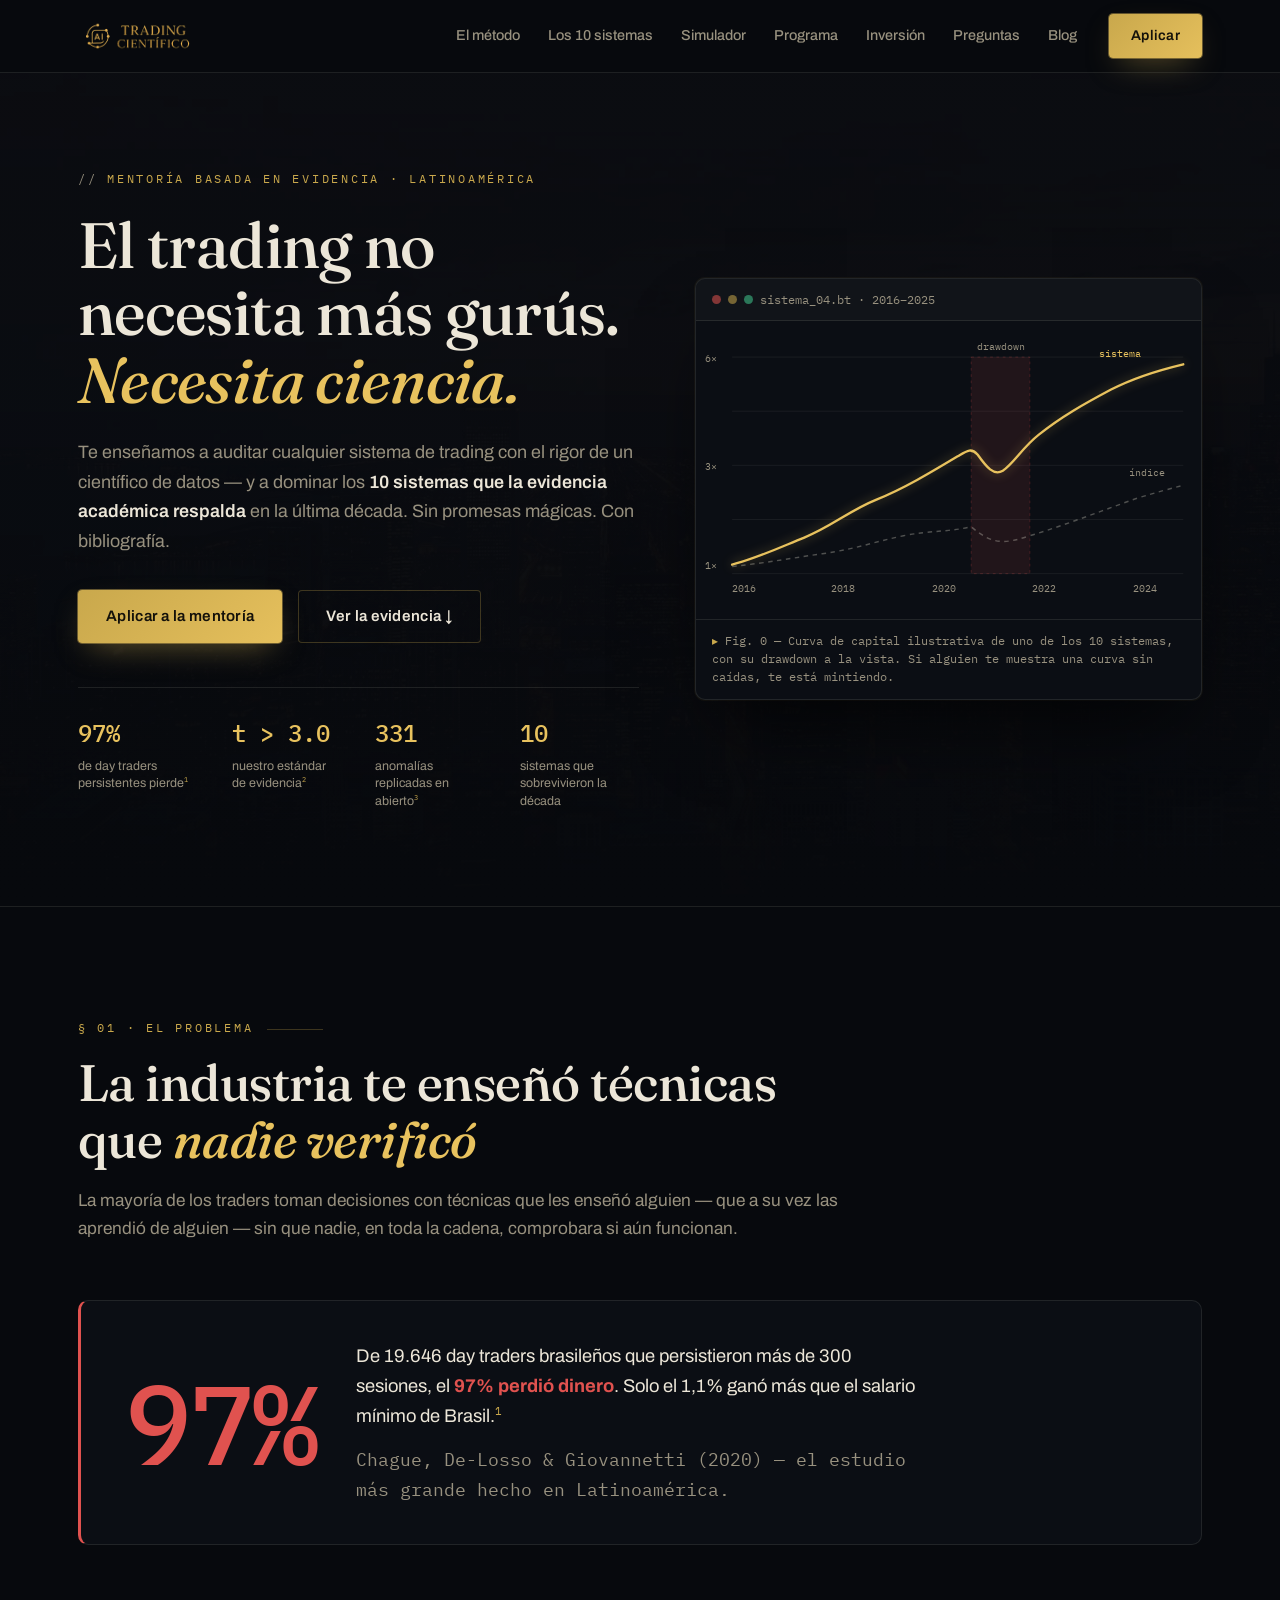
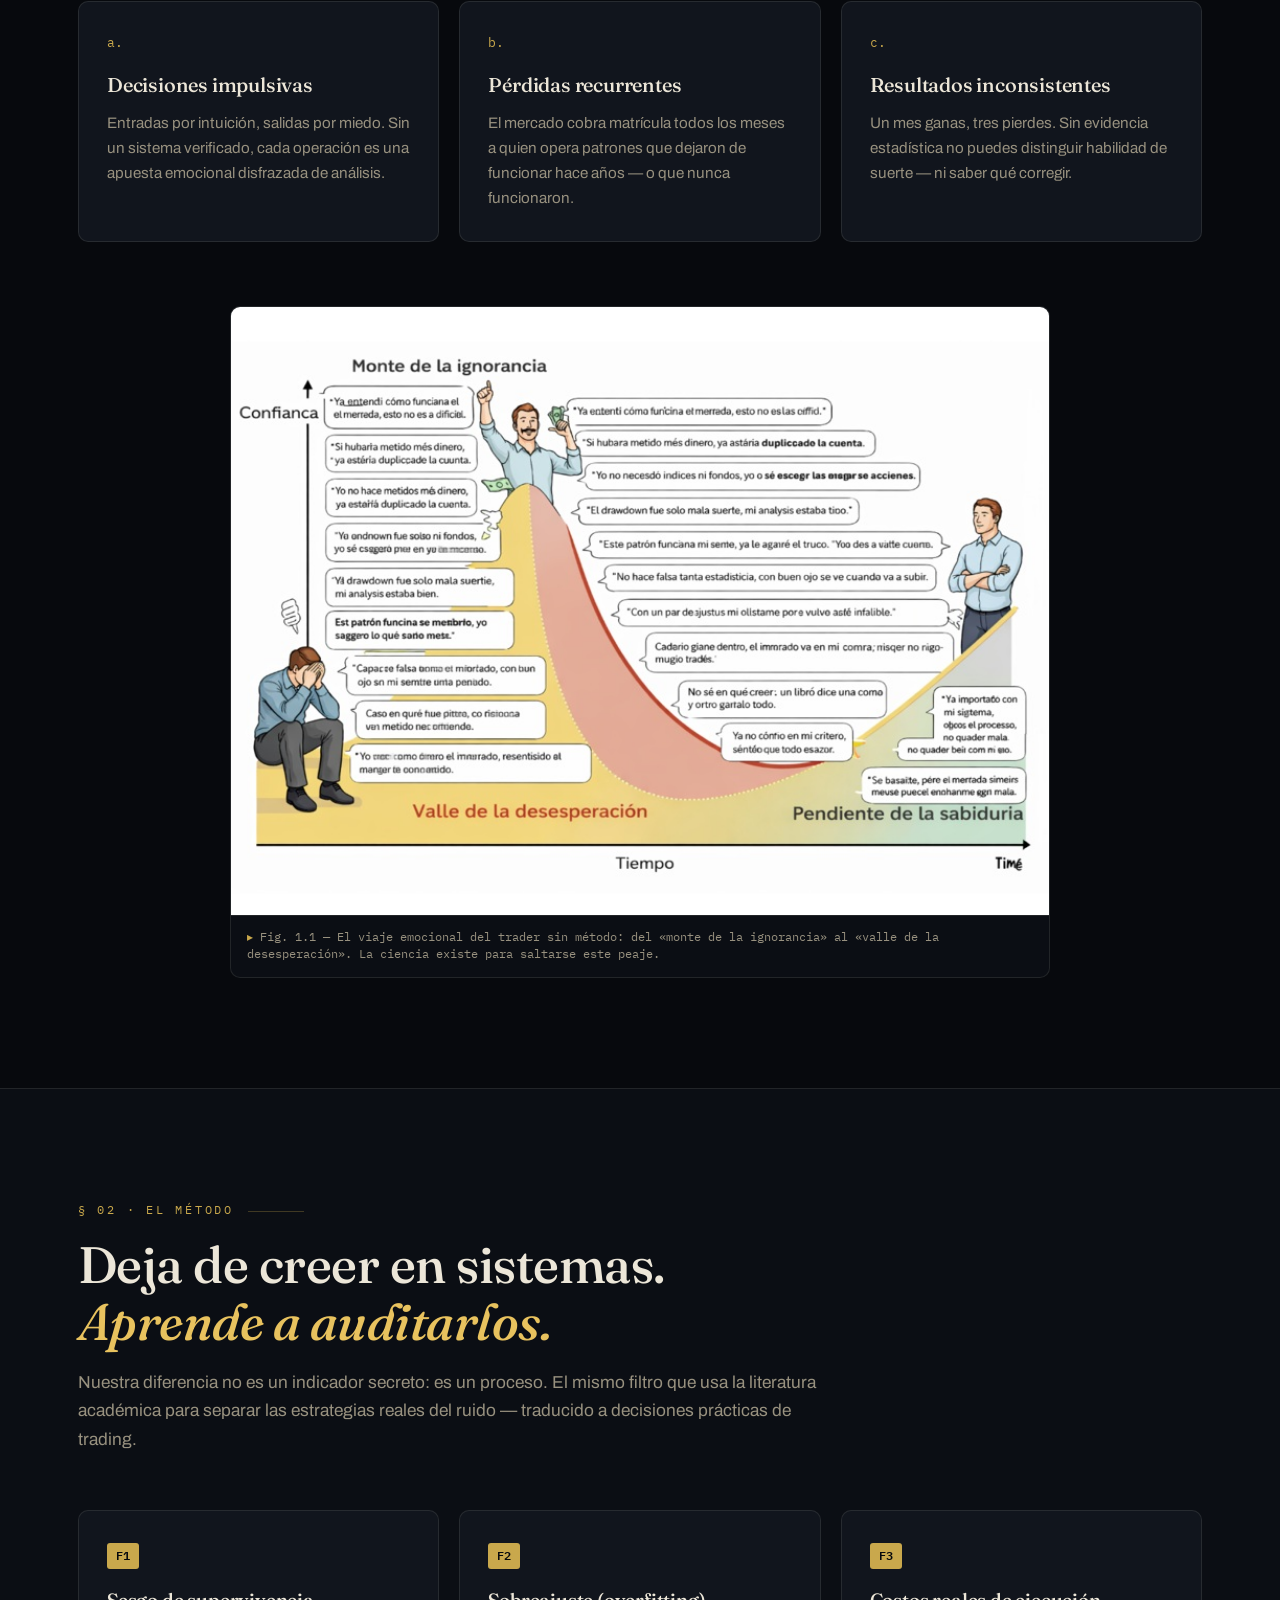
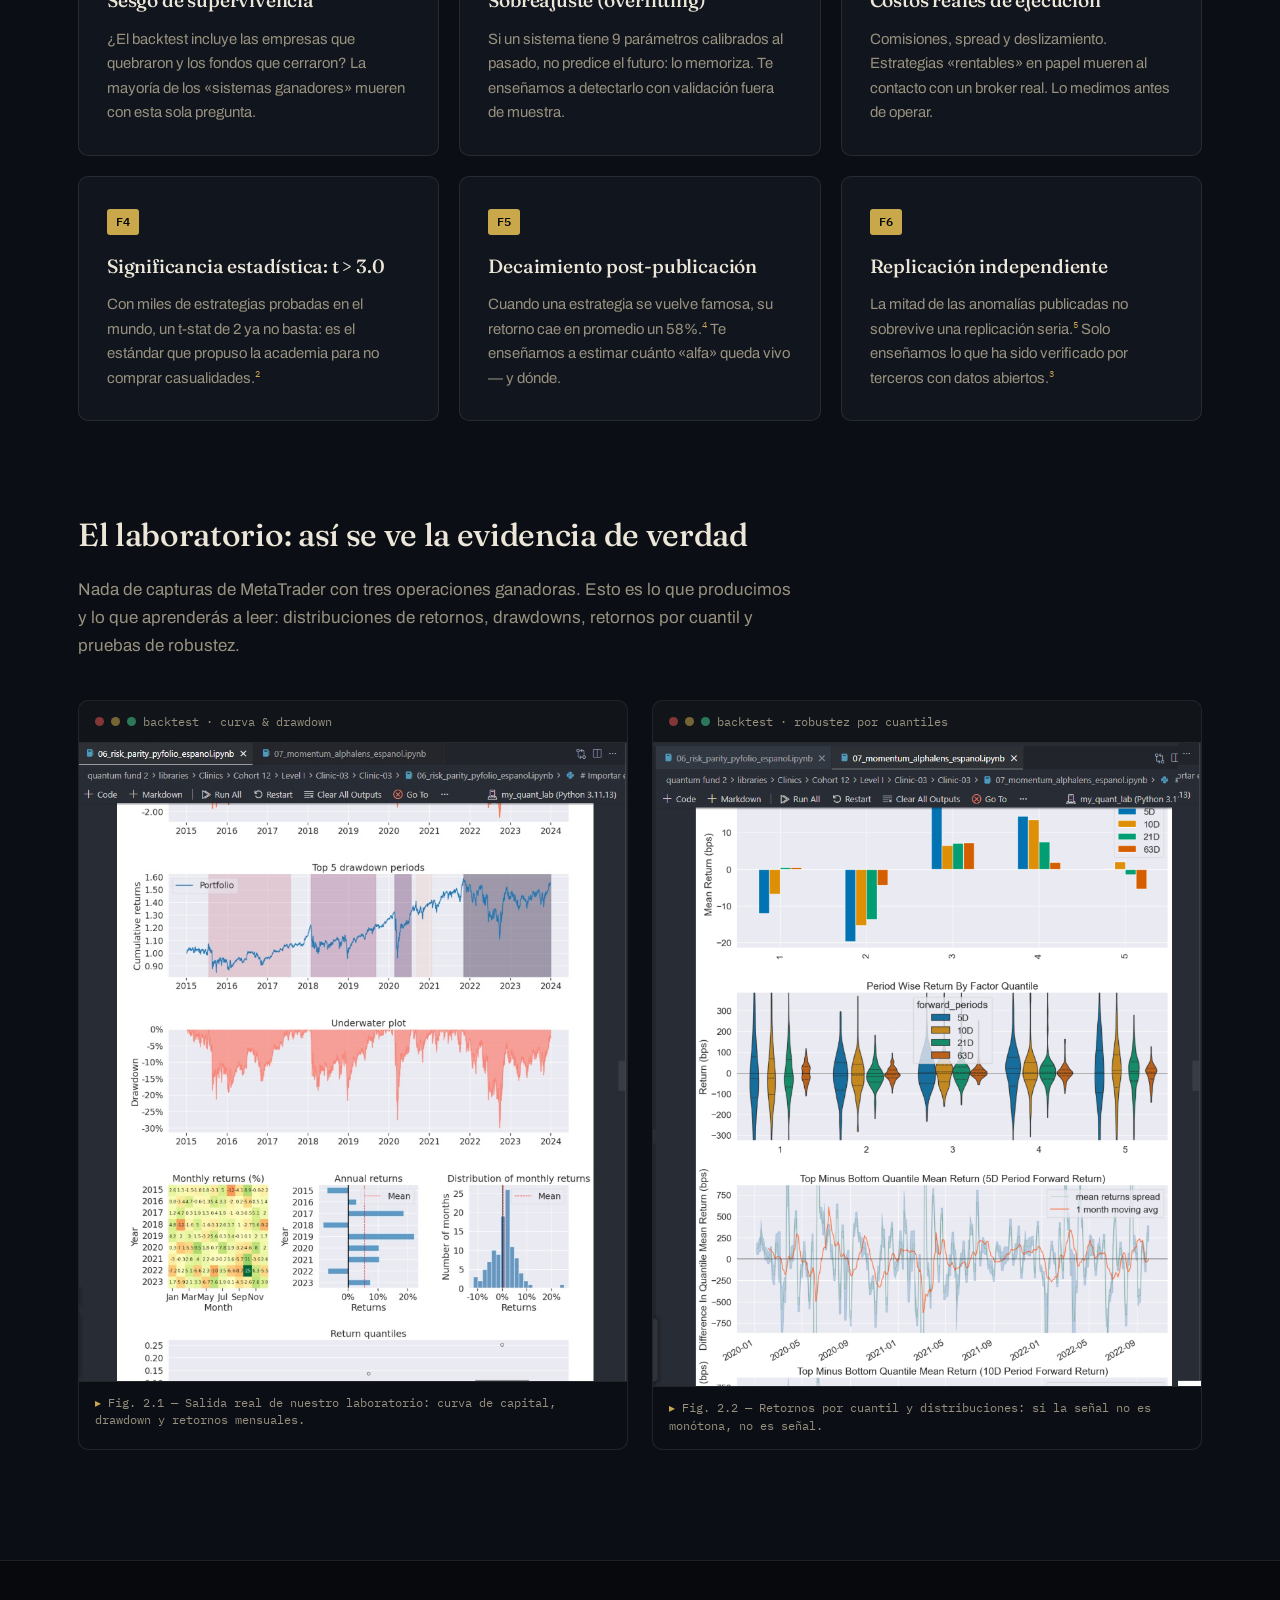
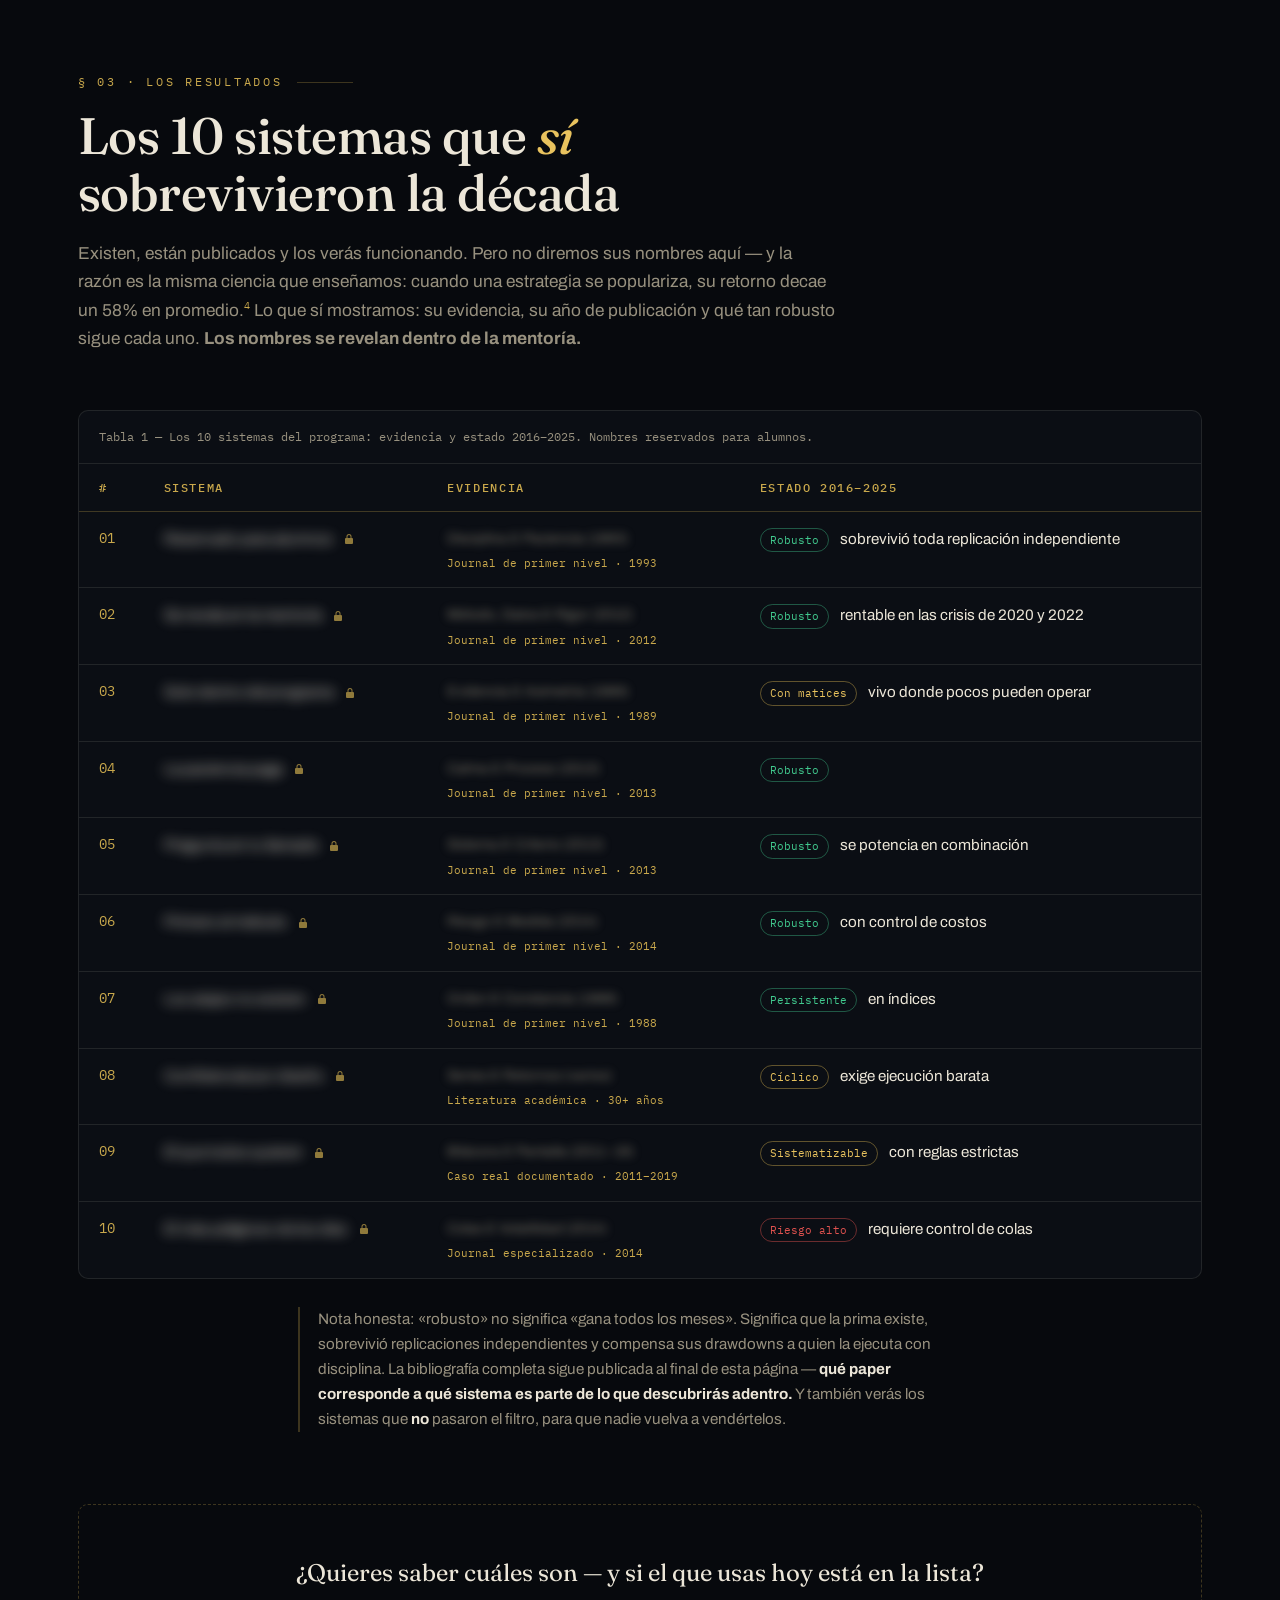
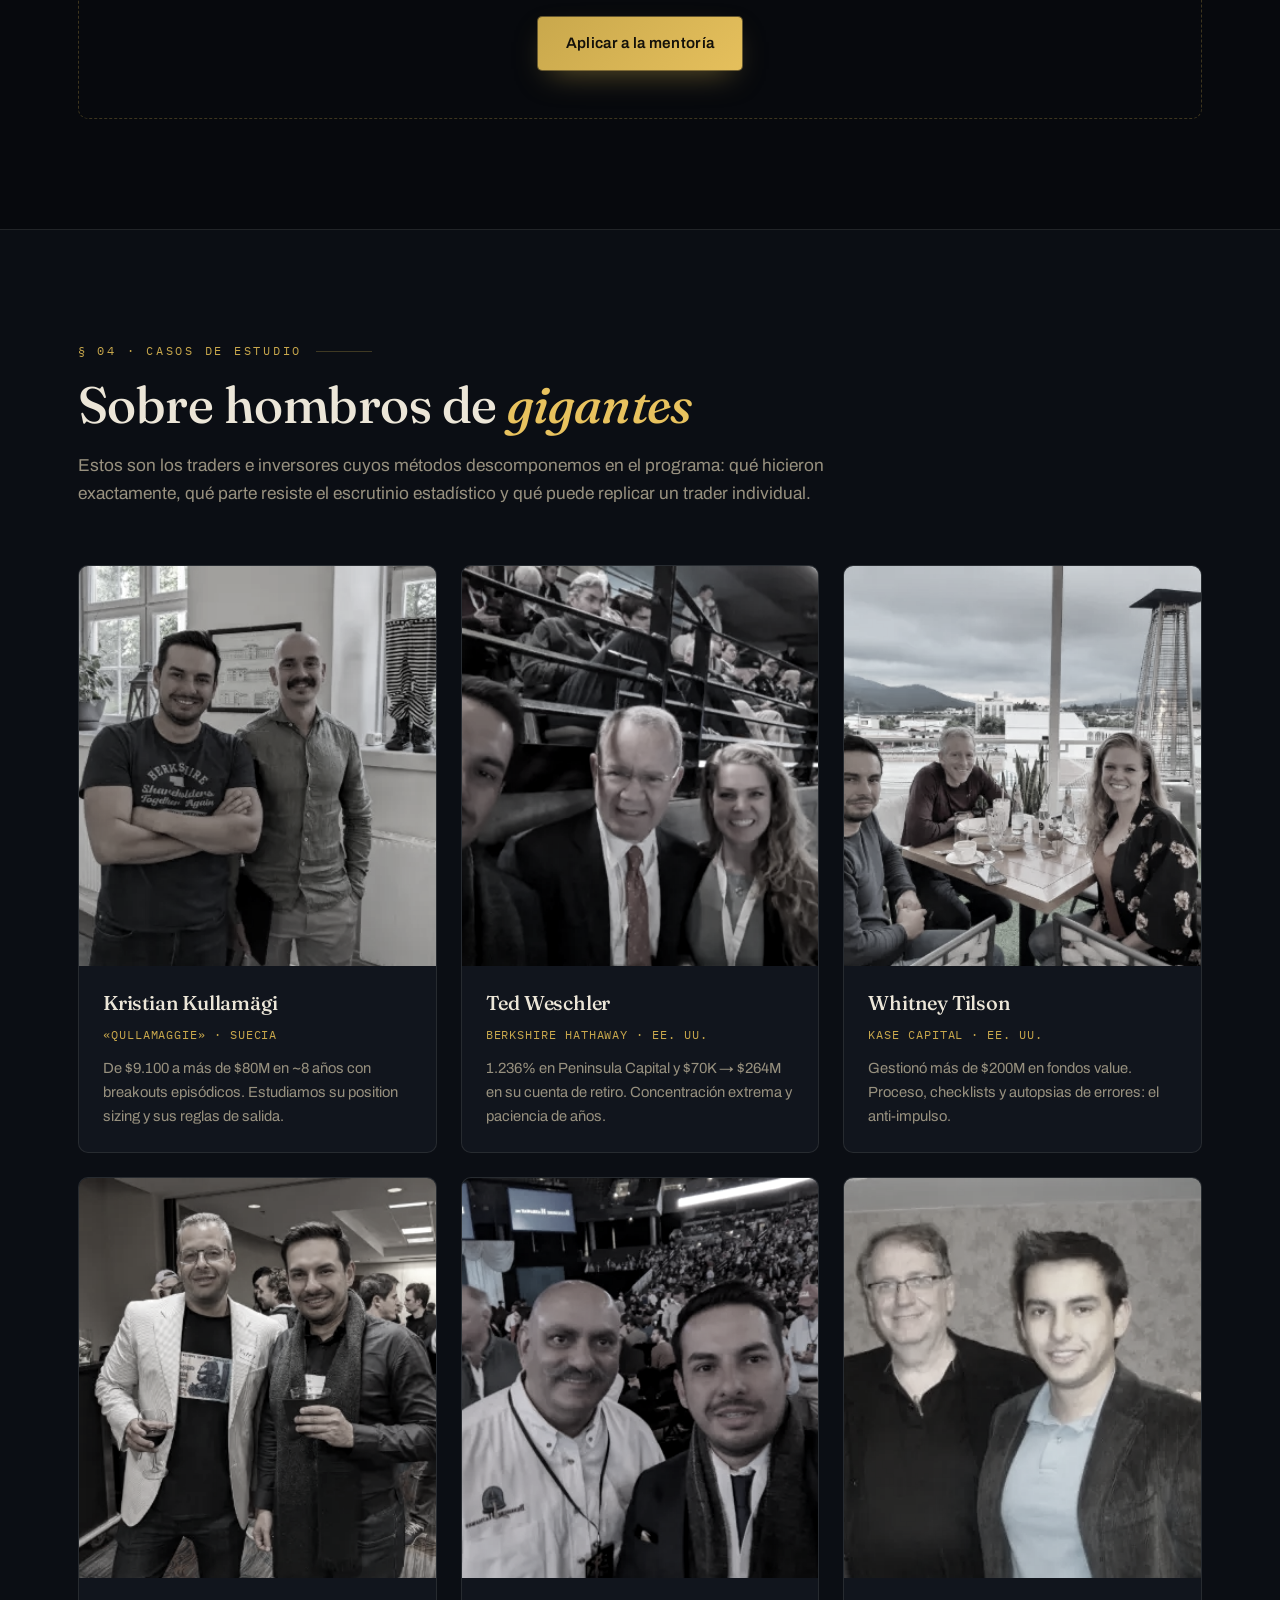
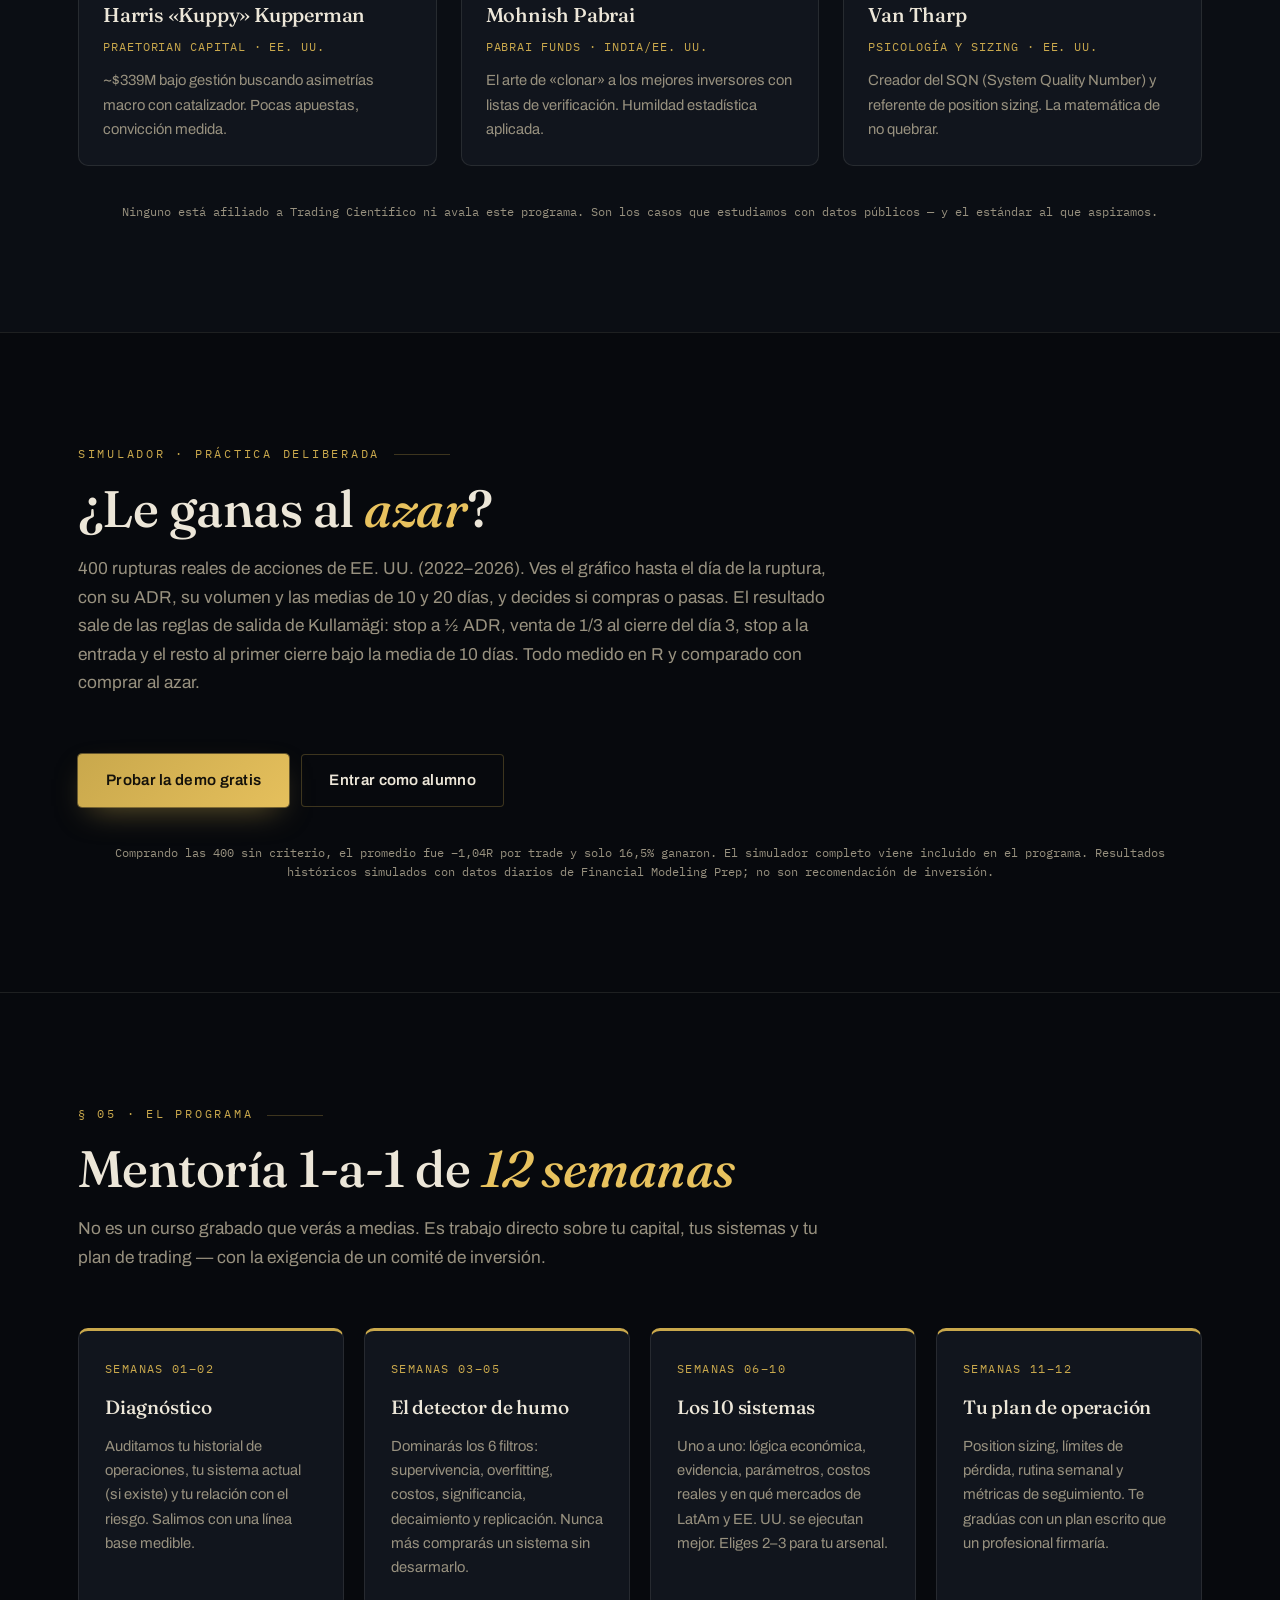
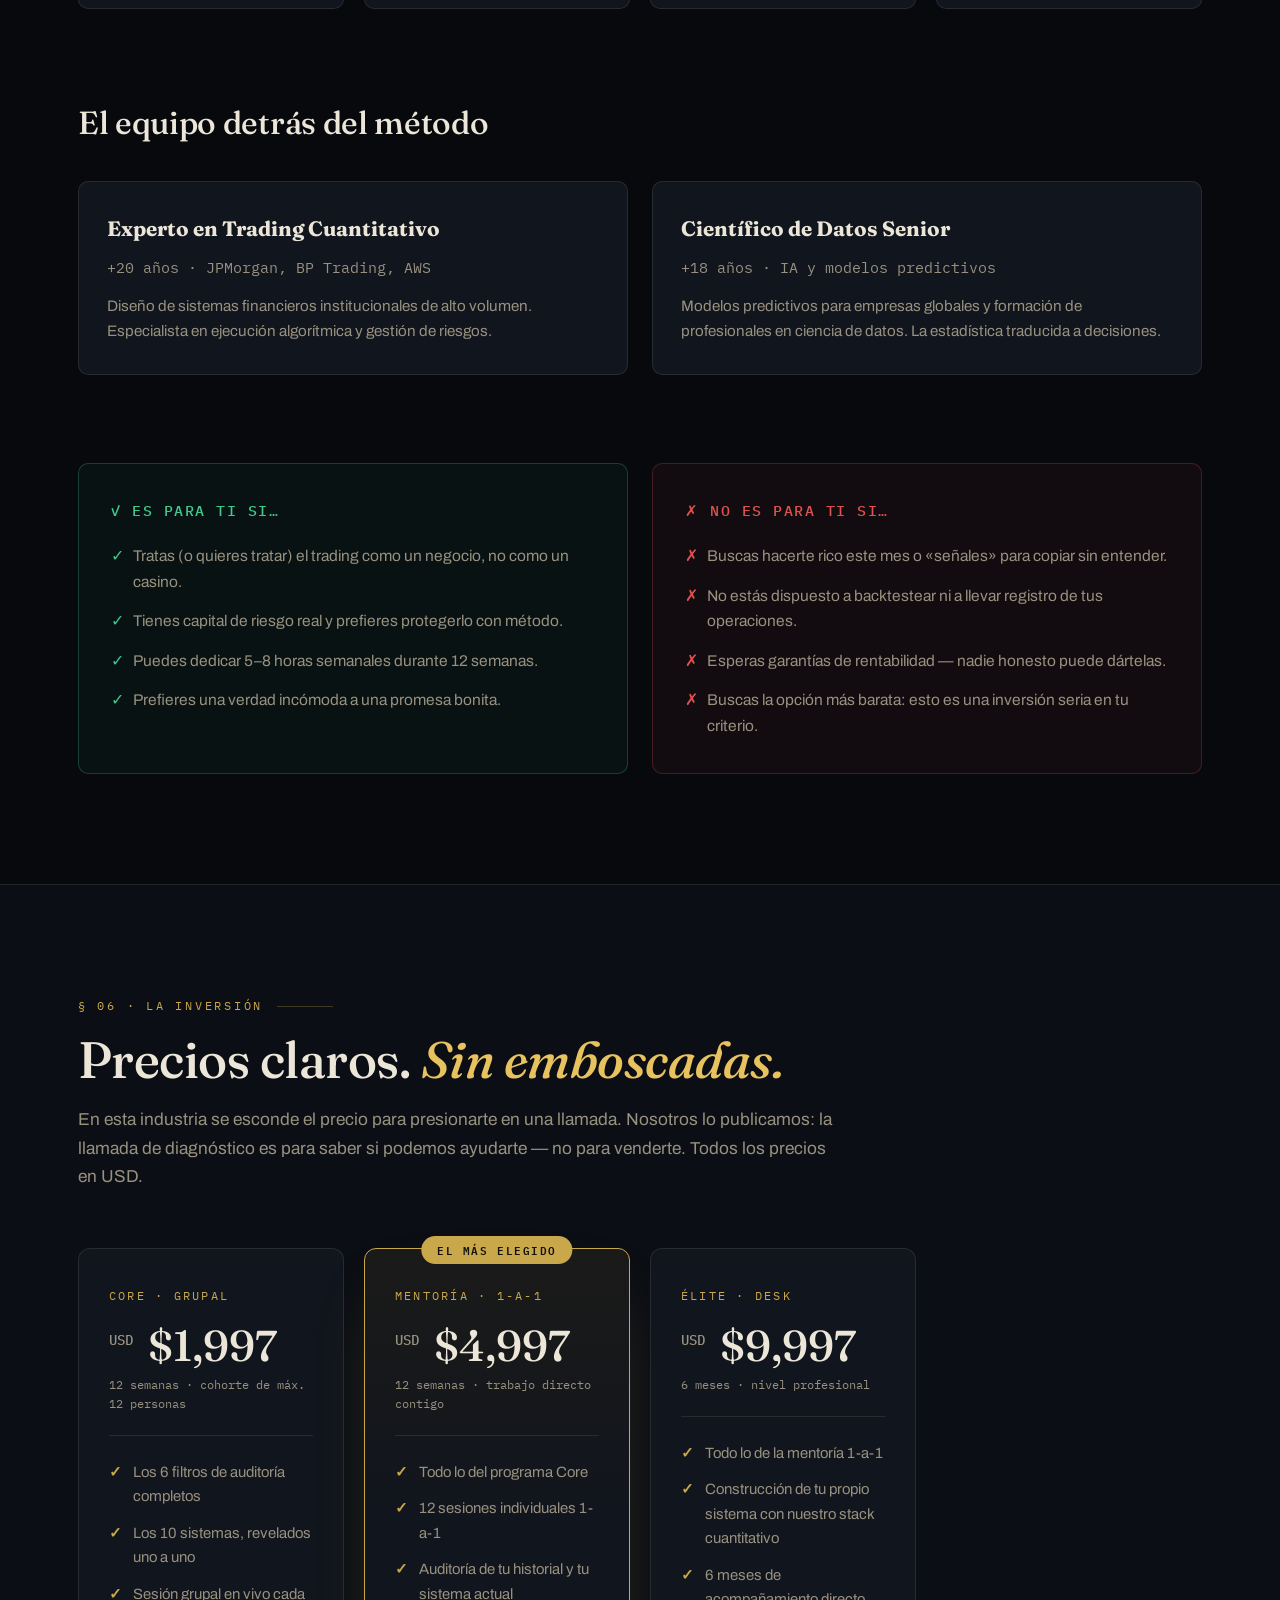
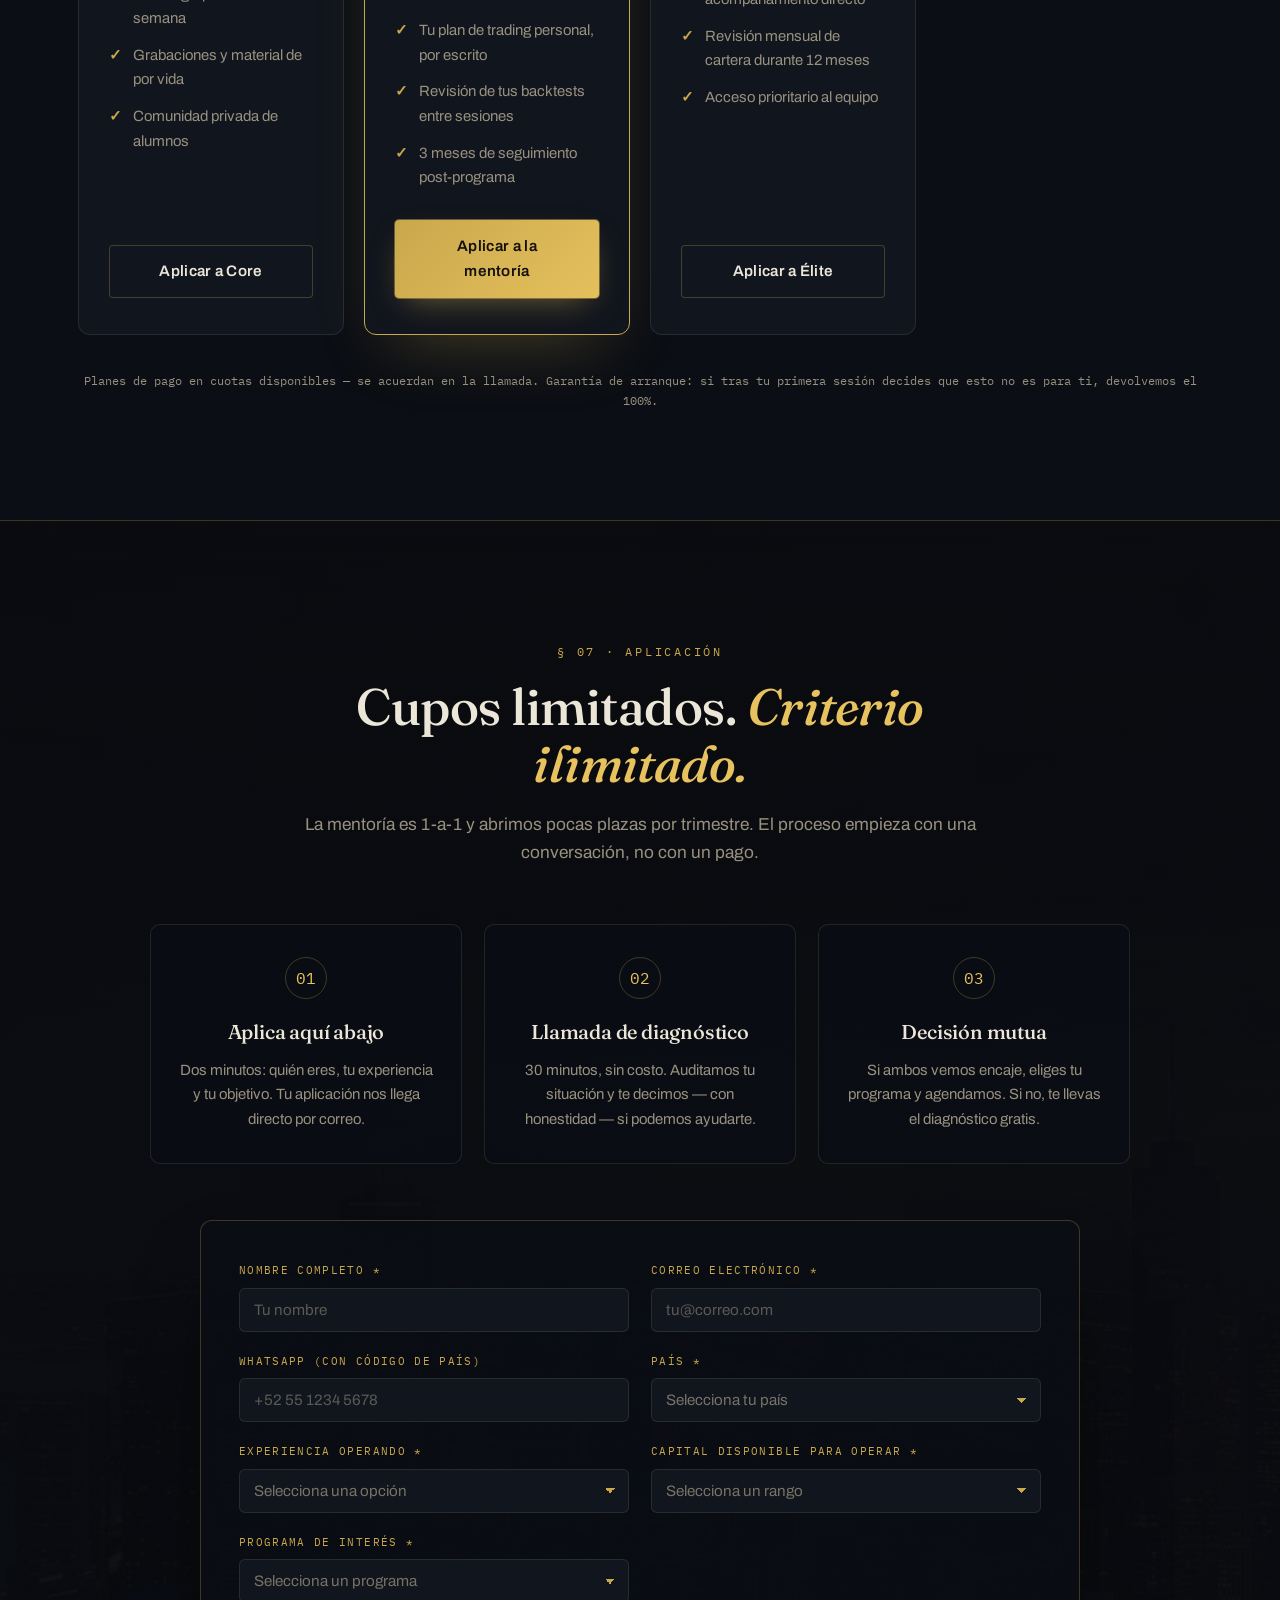
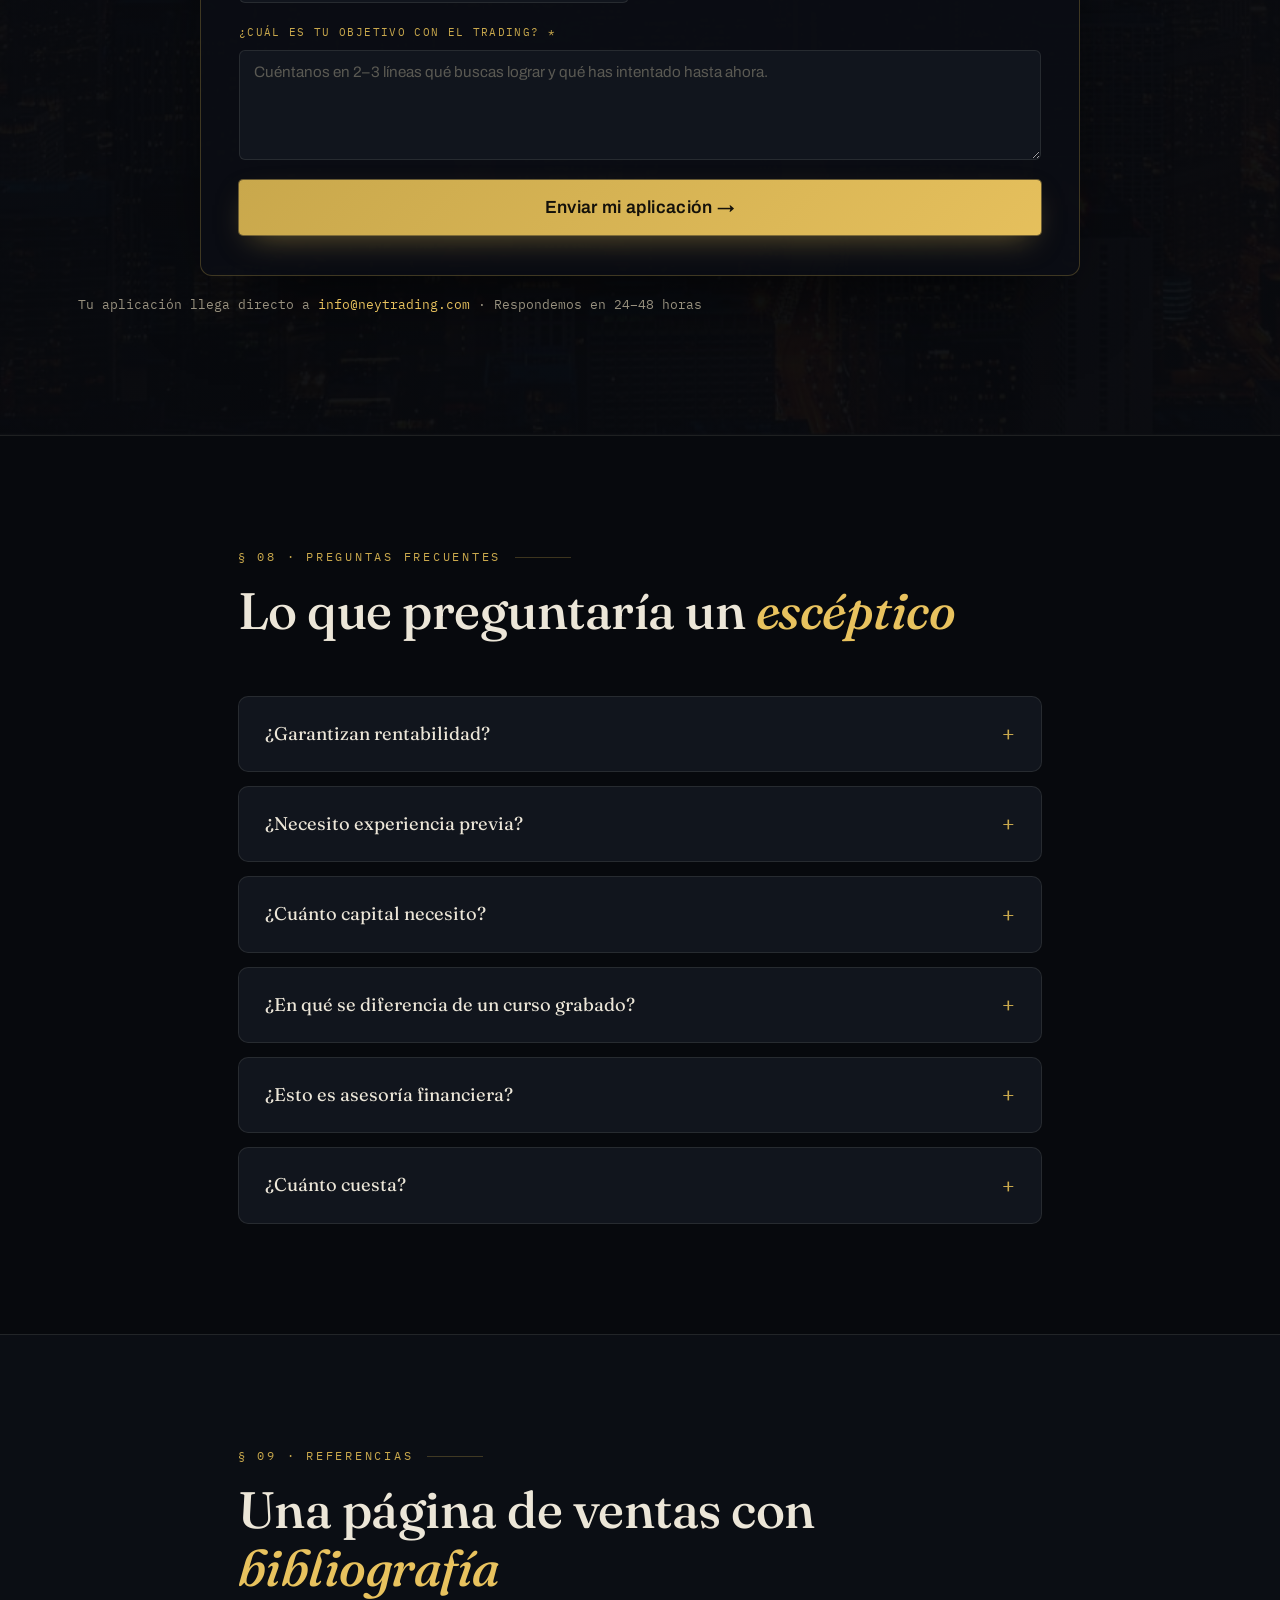
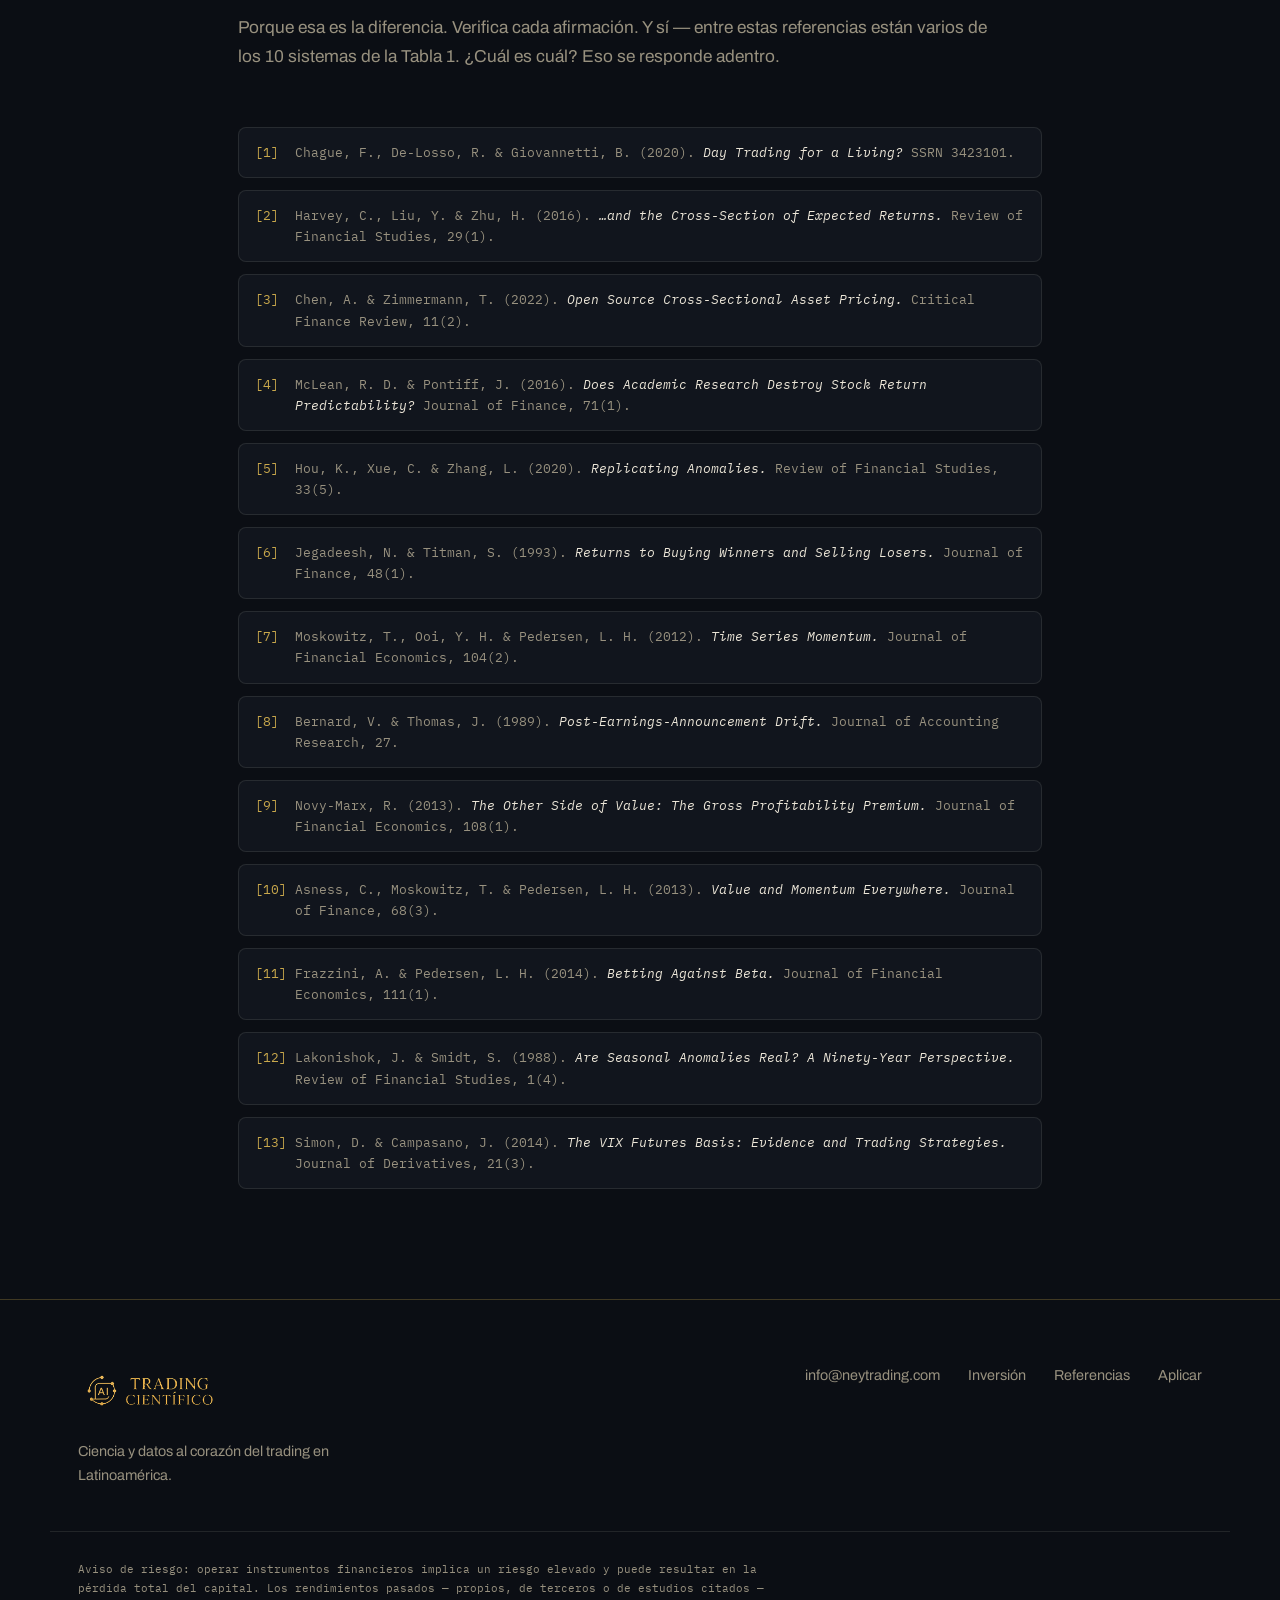
==== commit f7ec1bb5: "Add blog hub listing every Trading Científico post, with daily refresh Co-Authored-By: Claude Opus 5" ====
--- a/index.html
+++ b/index.html
@@ -36,6 +36,7 @@
         <a href="#programa">Programa</a>
         <a href="#inversion">Inversión</a>
         <a href="#faq">Preguntas</a>
+        <a href="blog/">Blog</a>
       </nav>
       <a class="btn btn--gold btn--nav" href="#aplicar">Aplicar</a>
     </div>
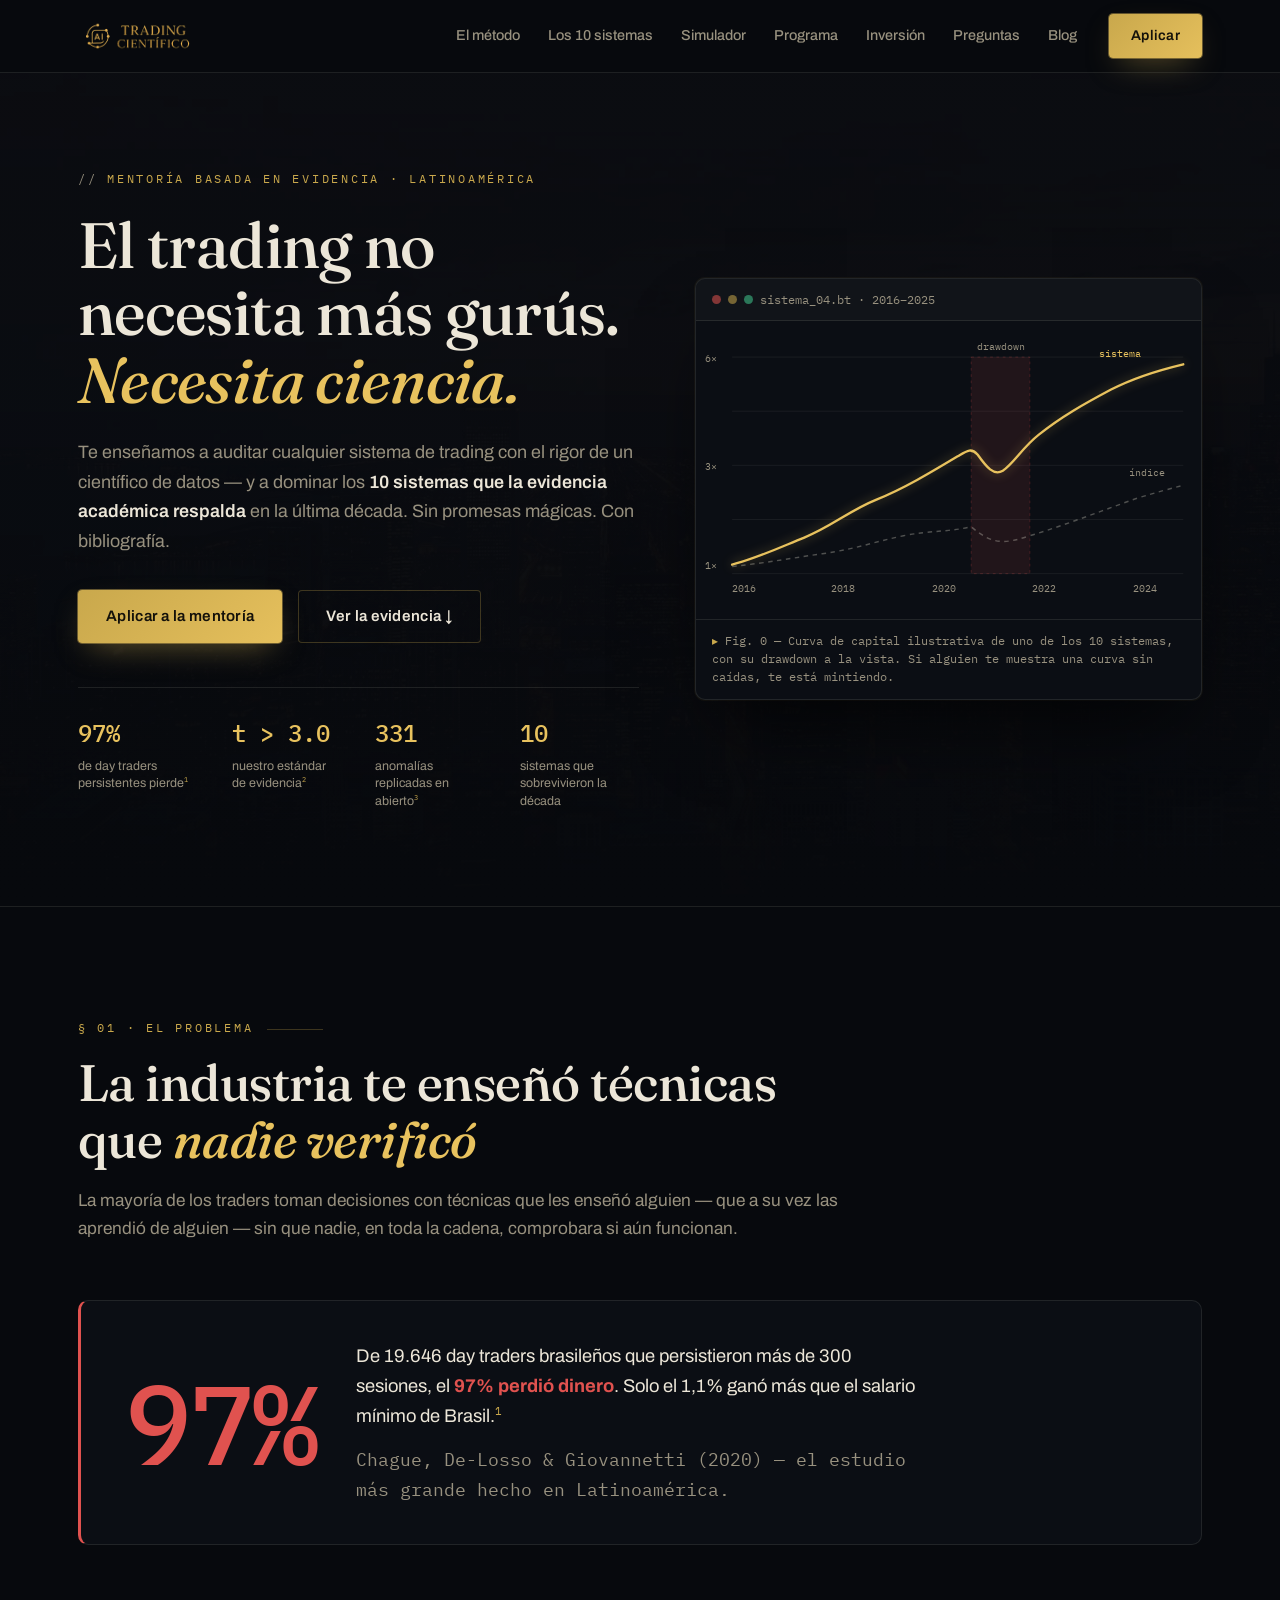
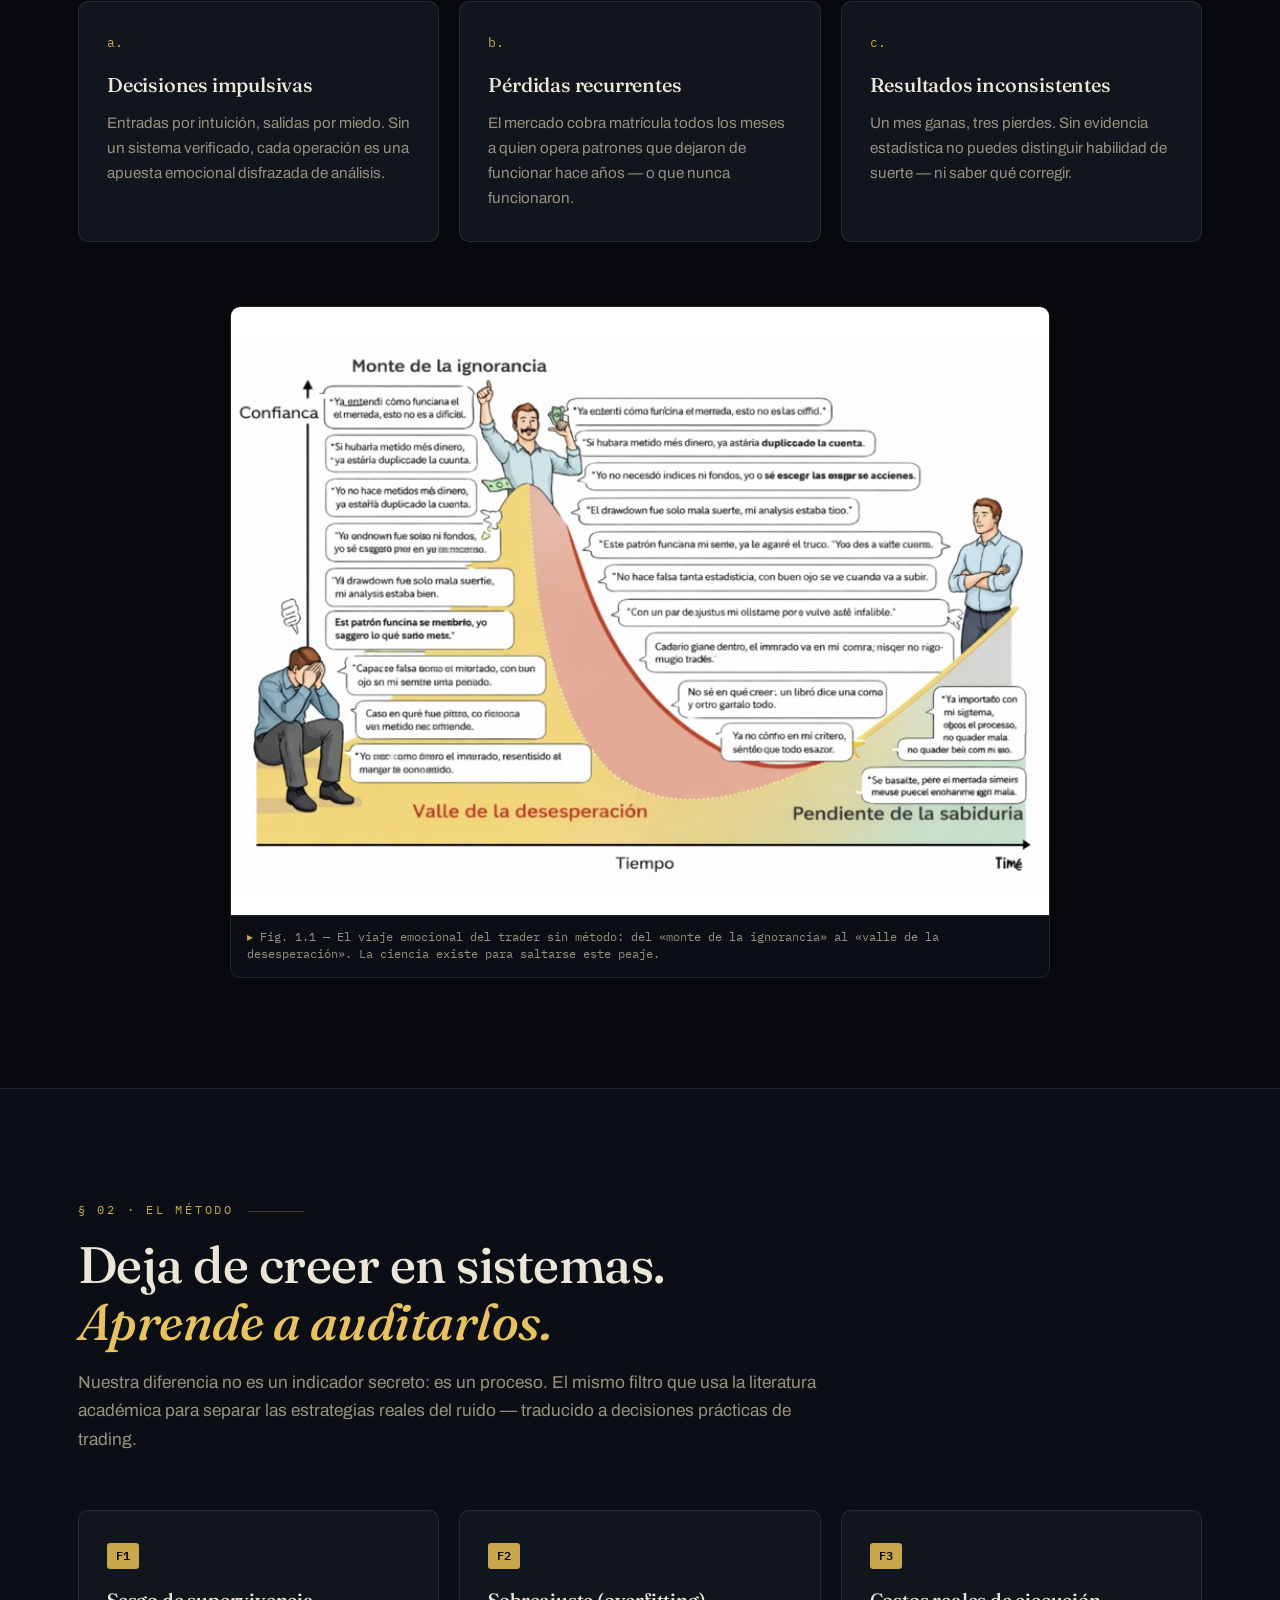
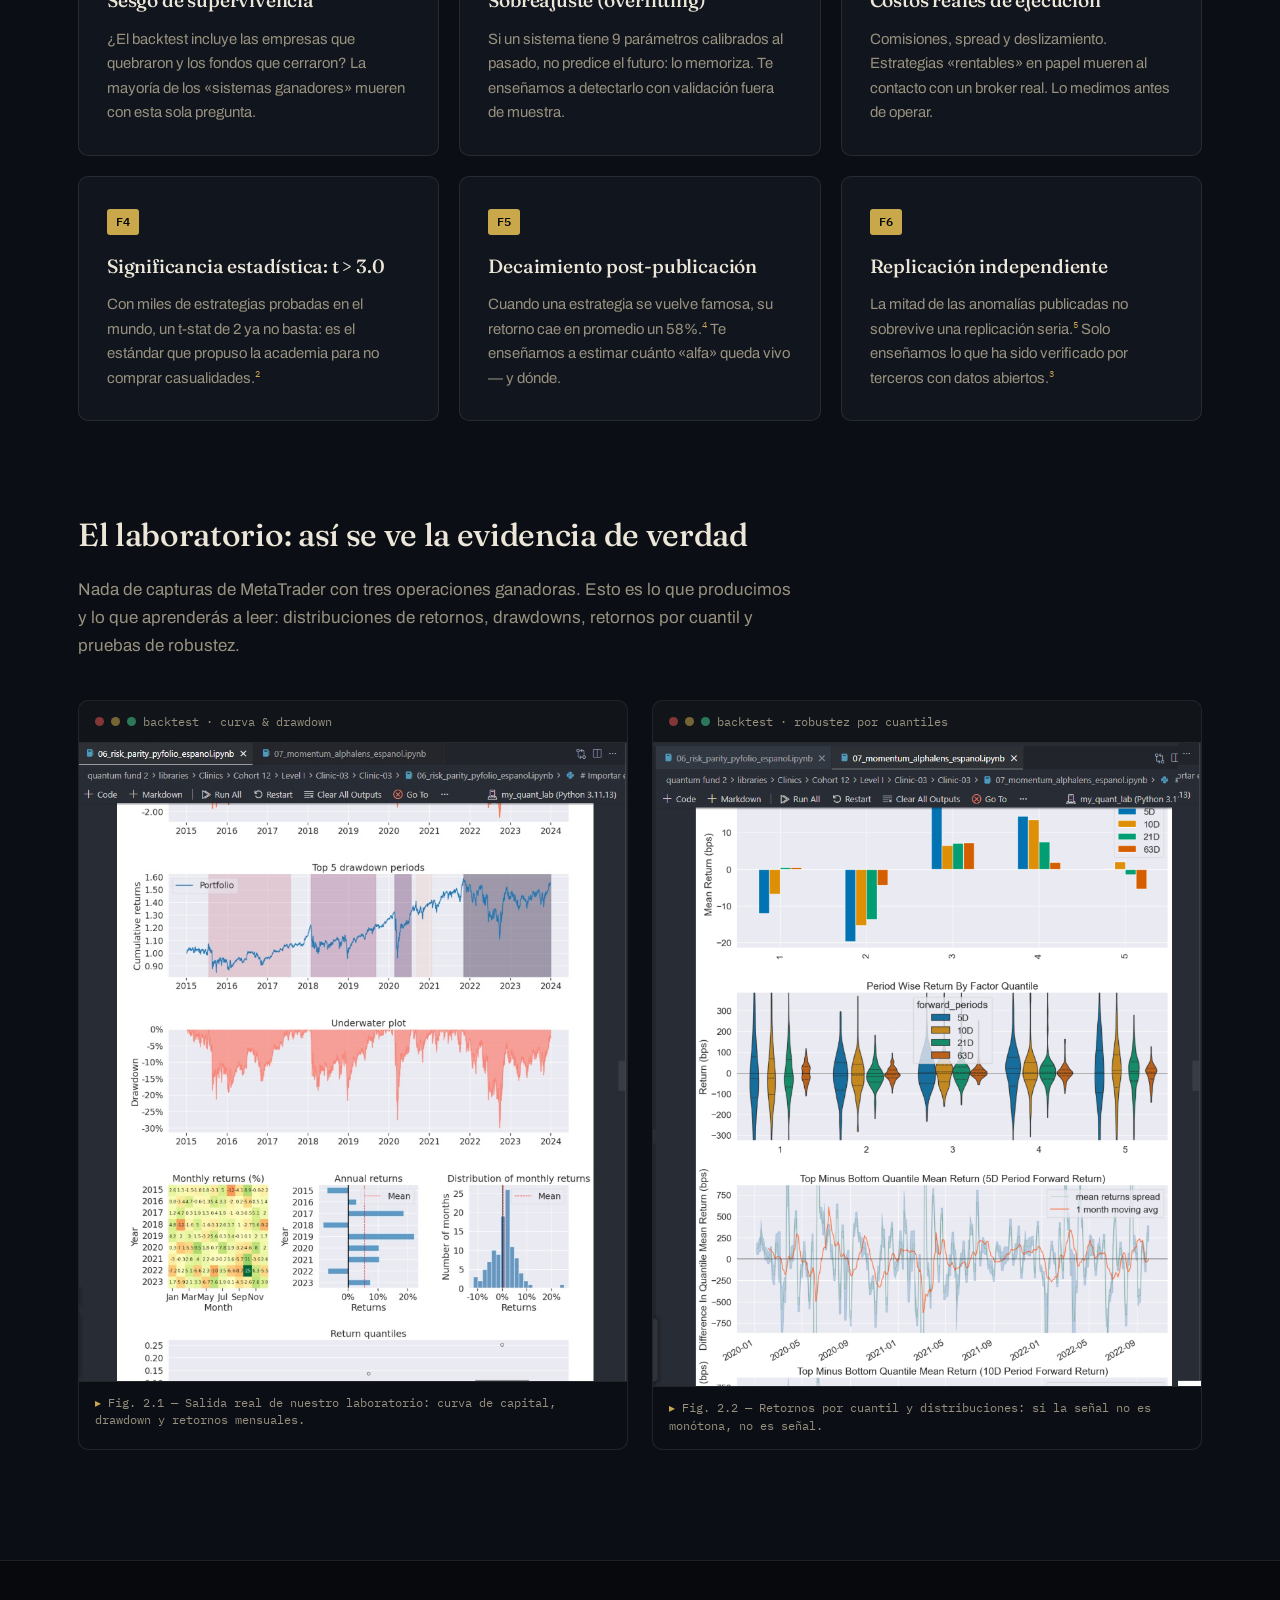
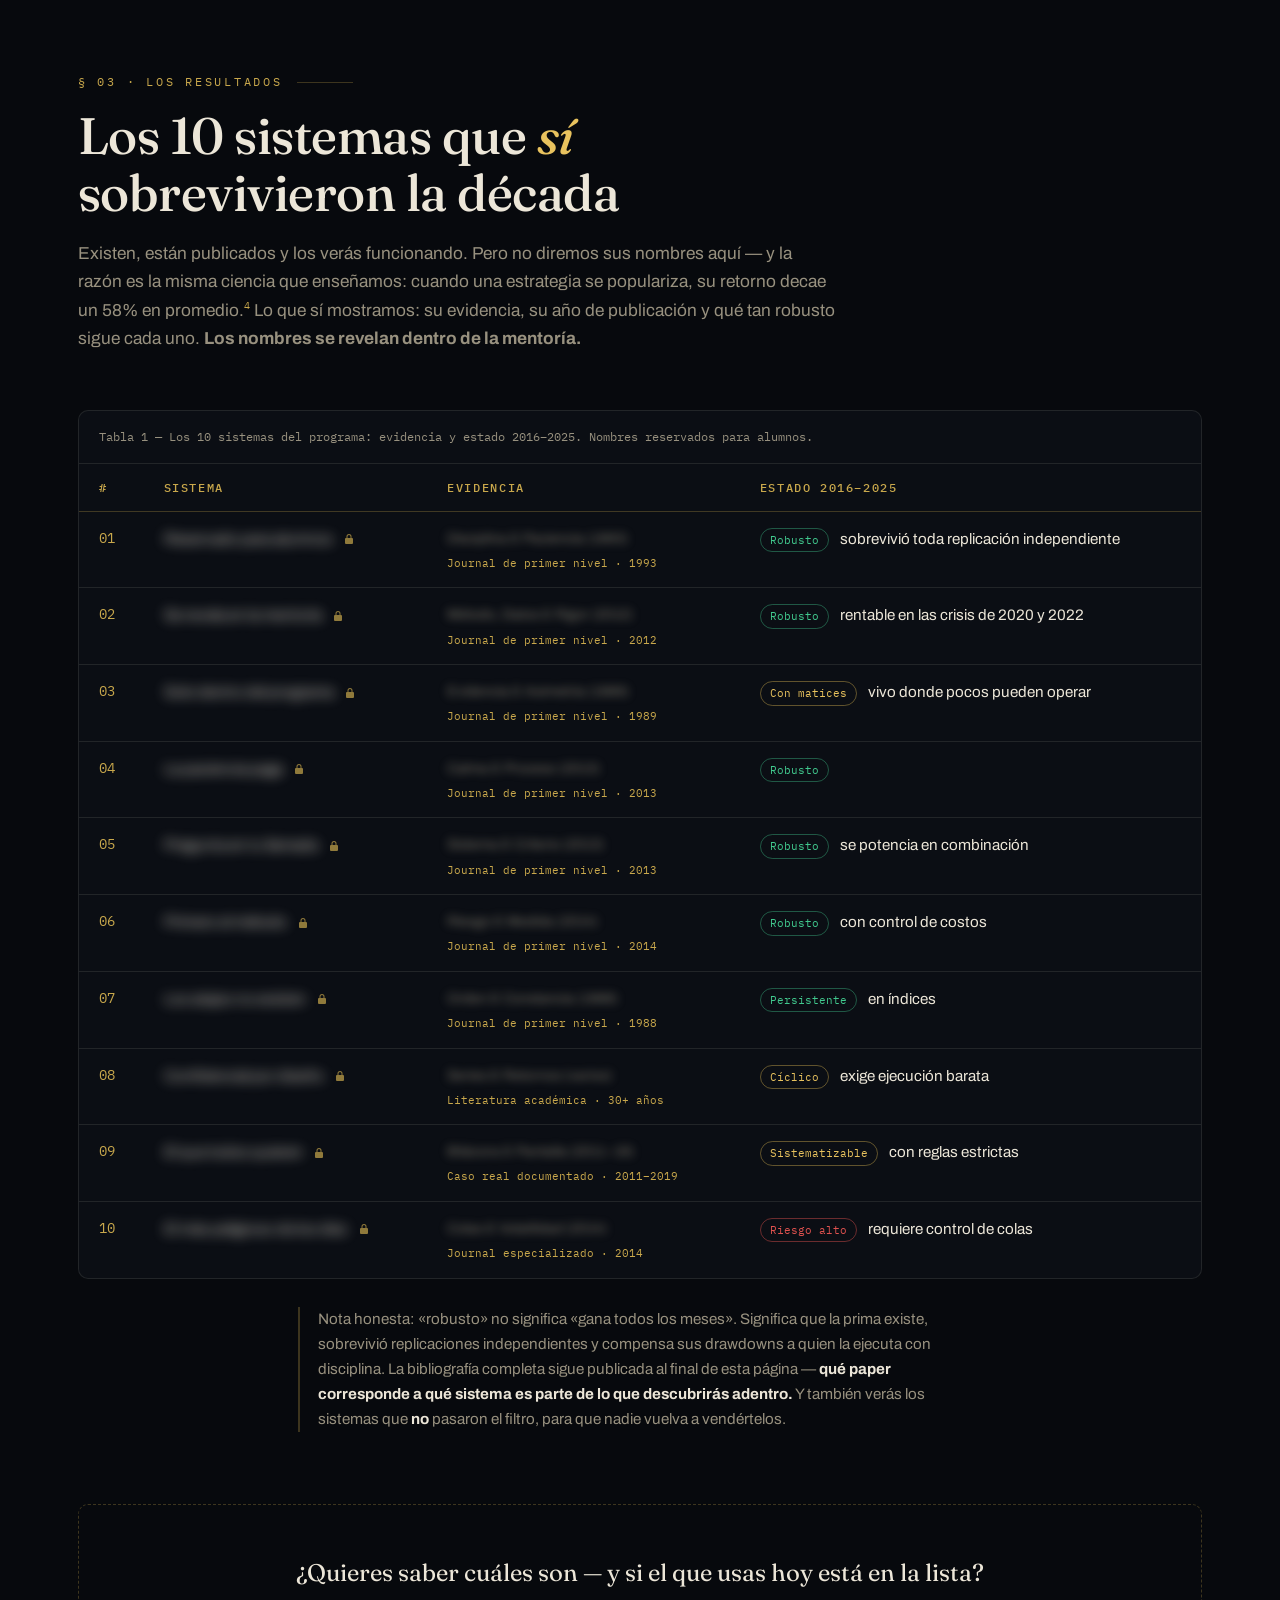
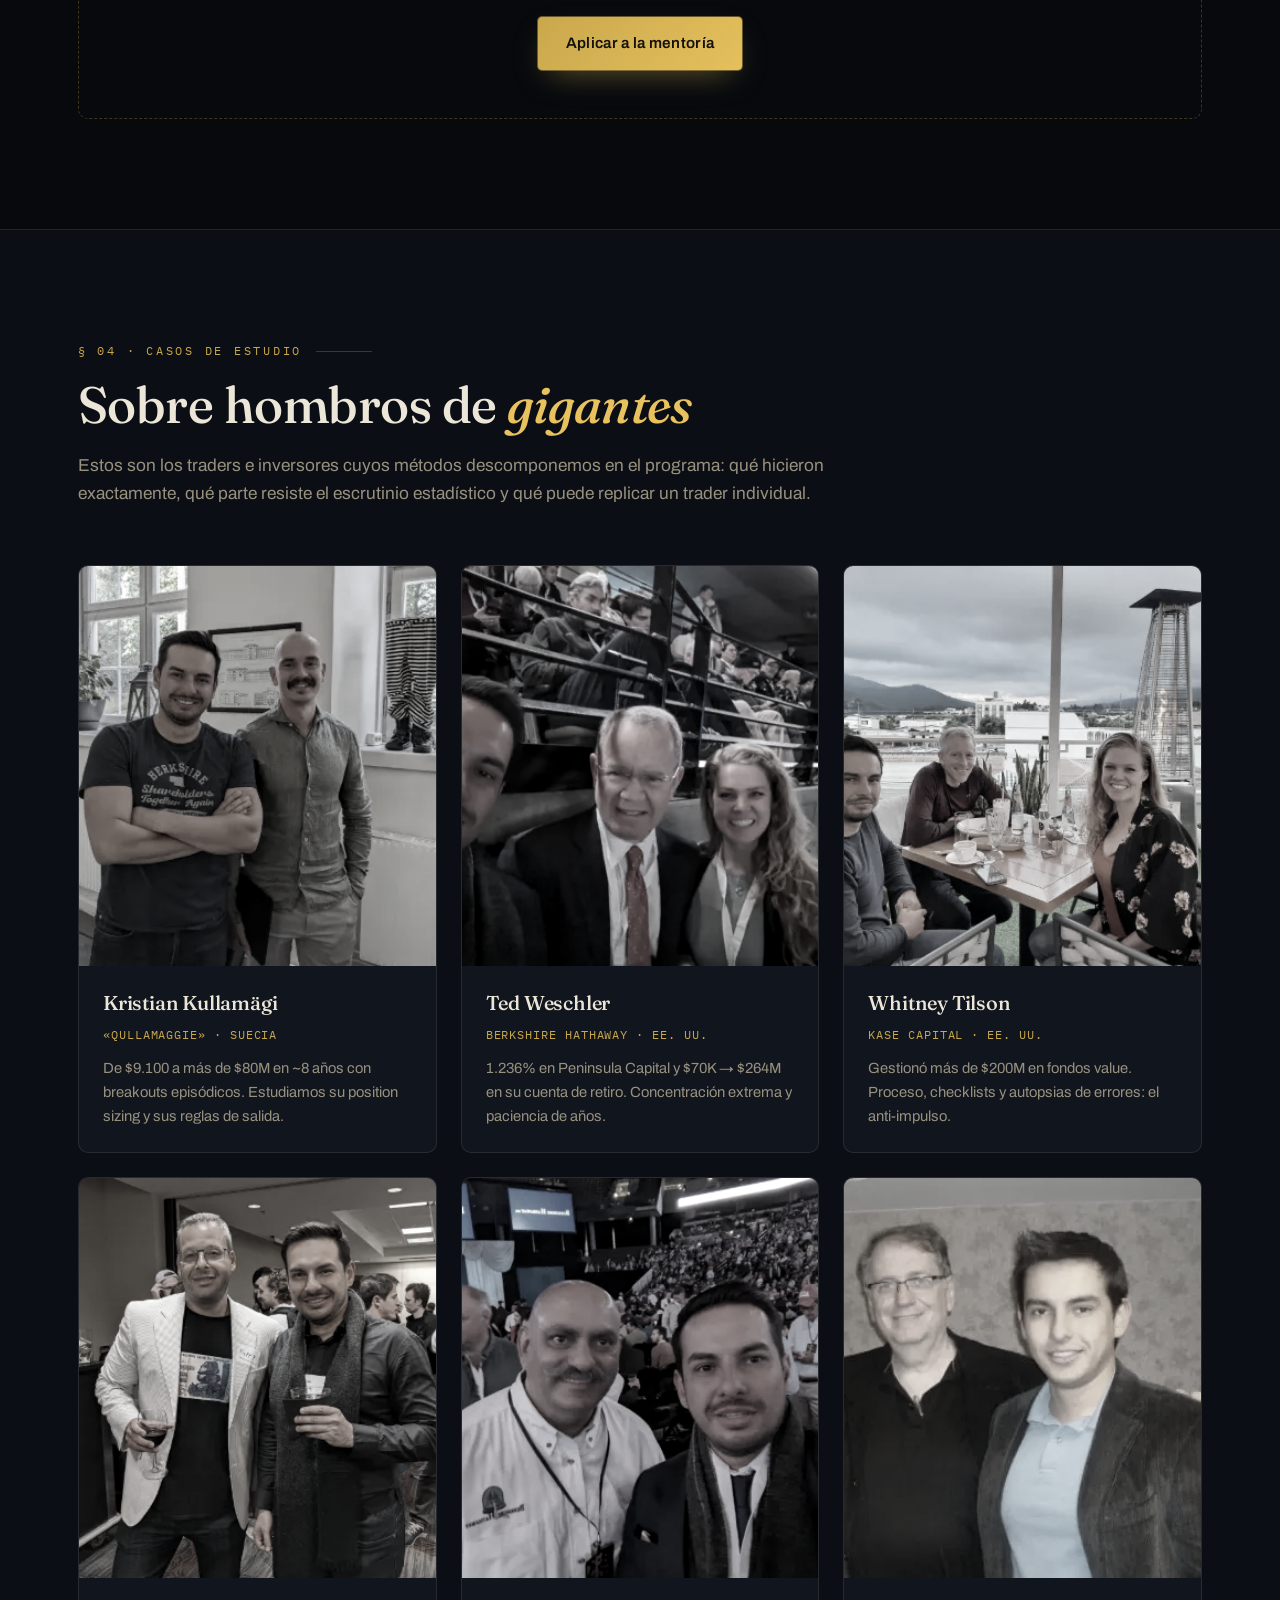
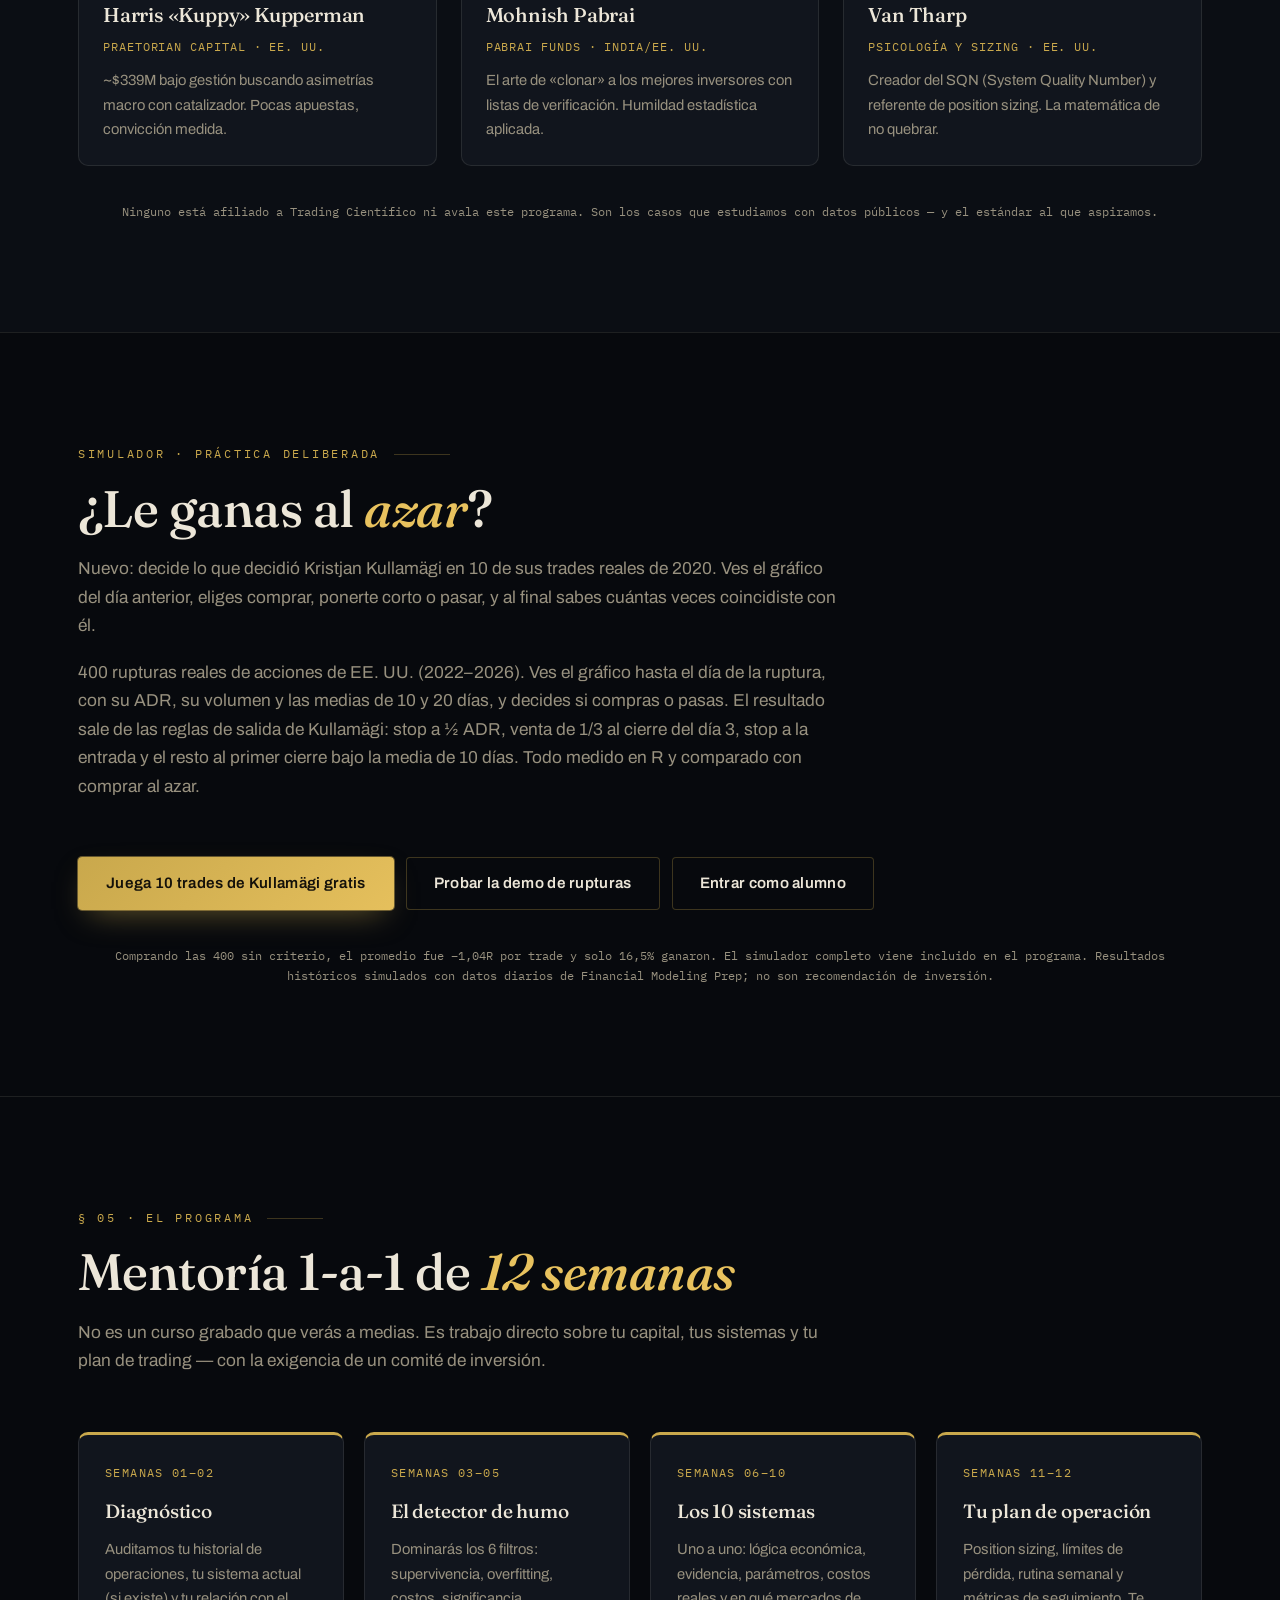
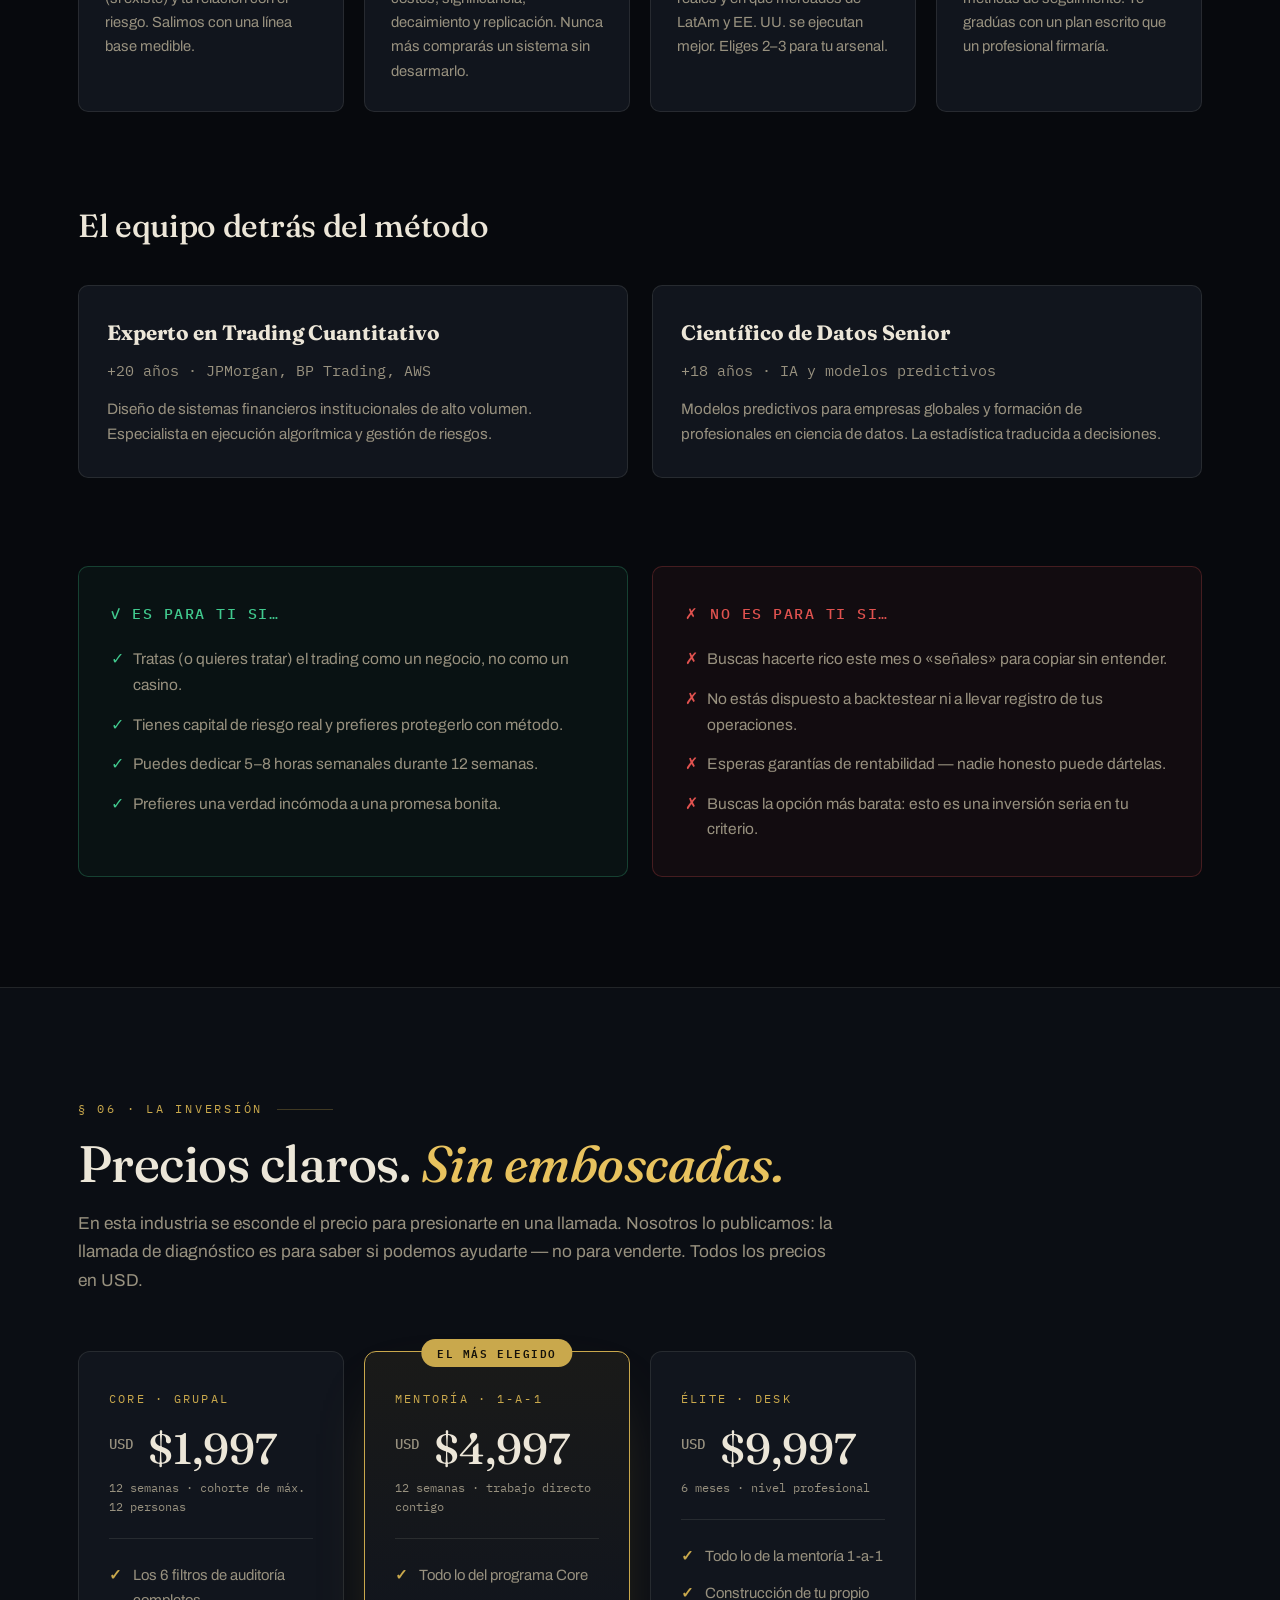
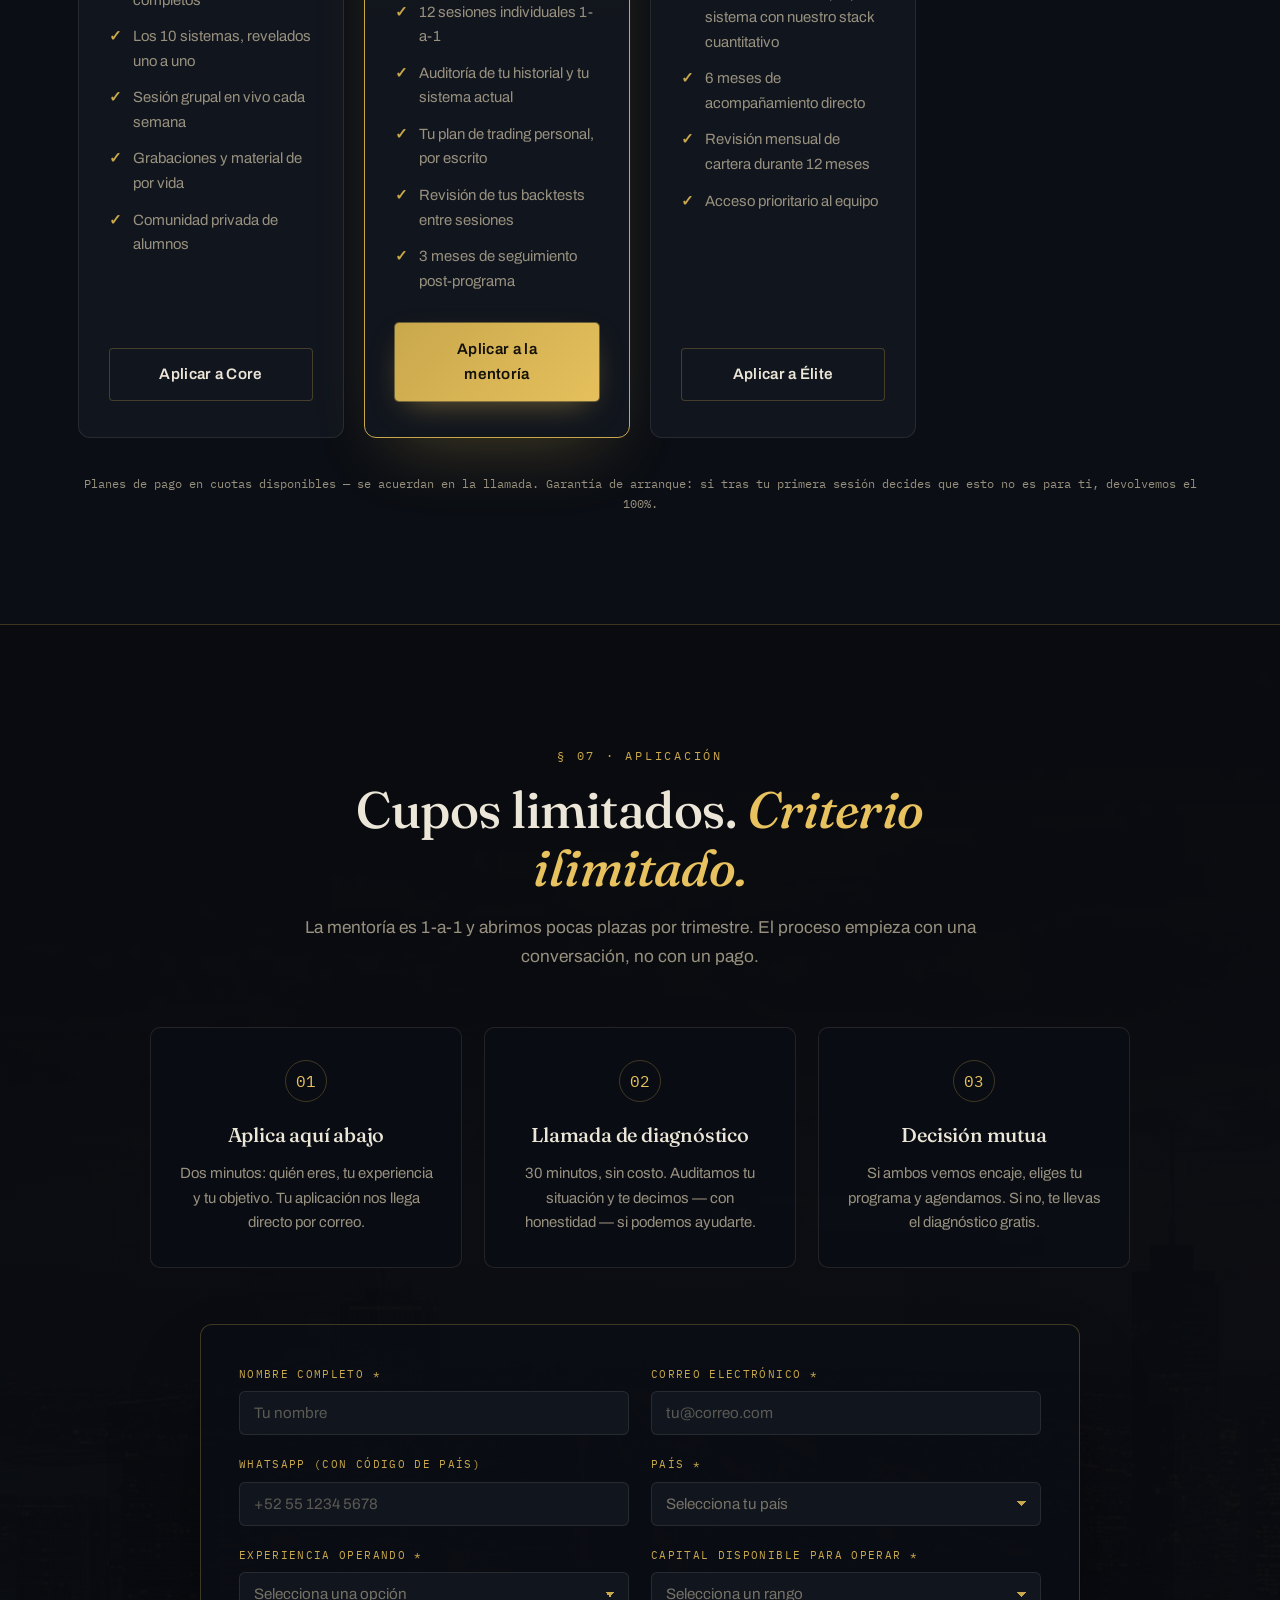
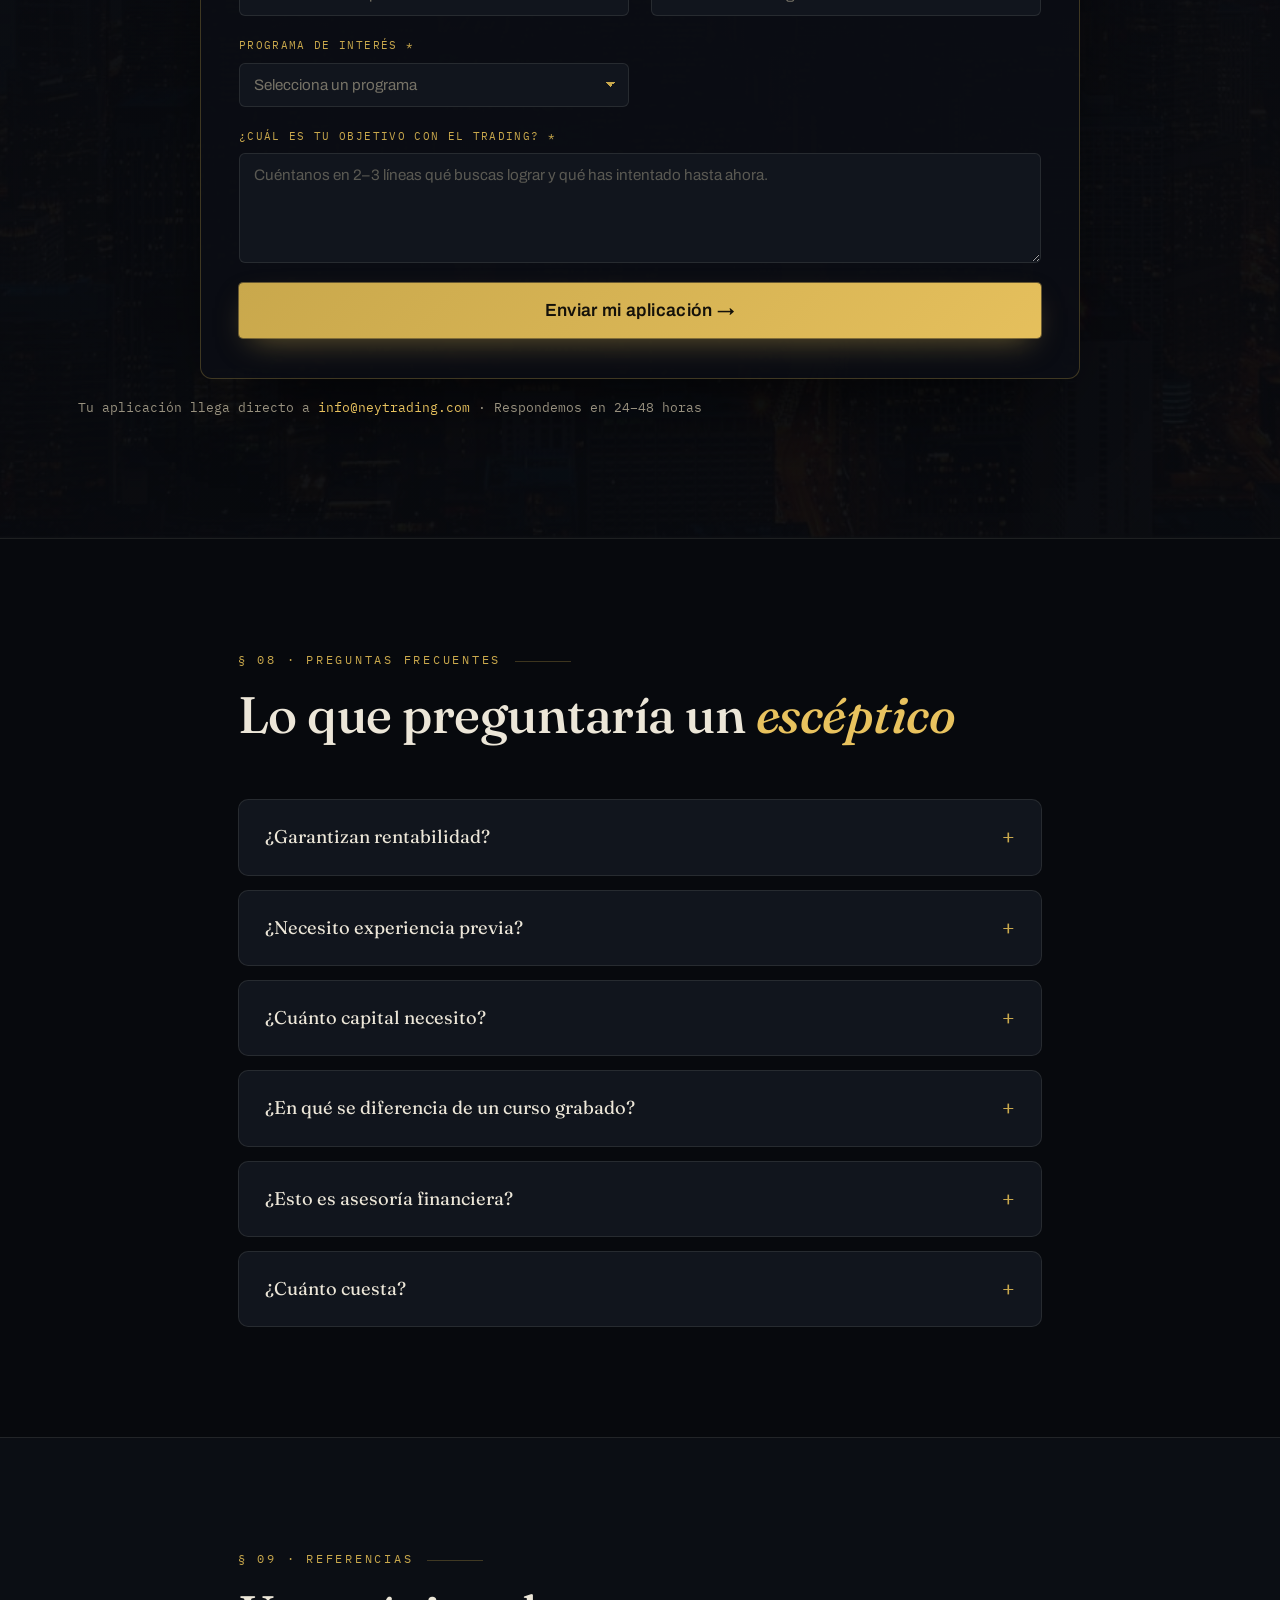
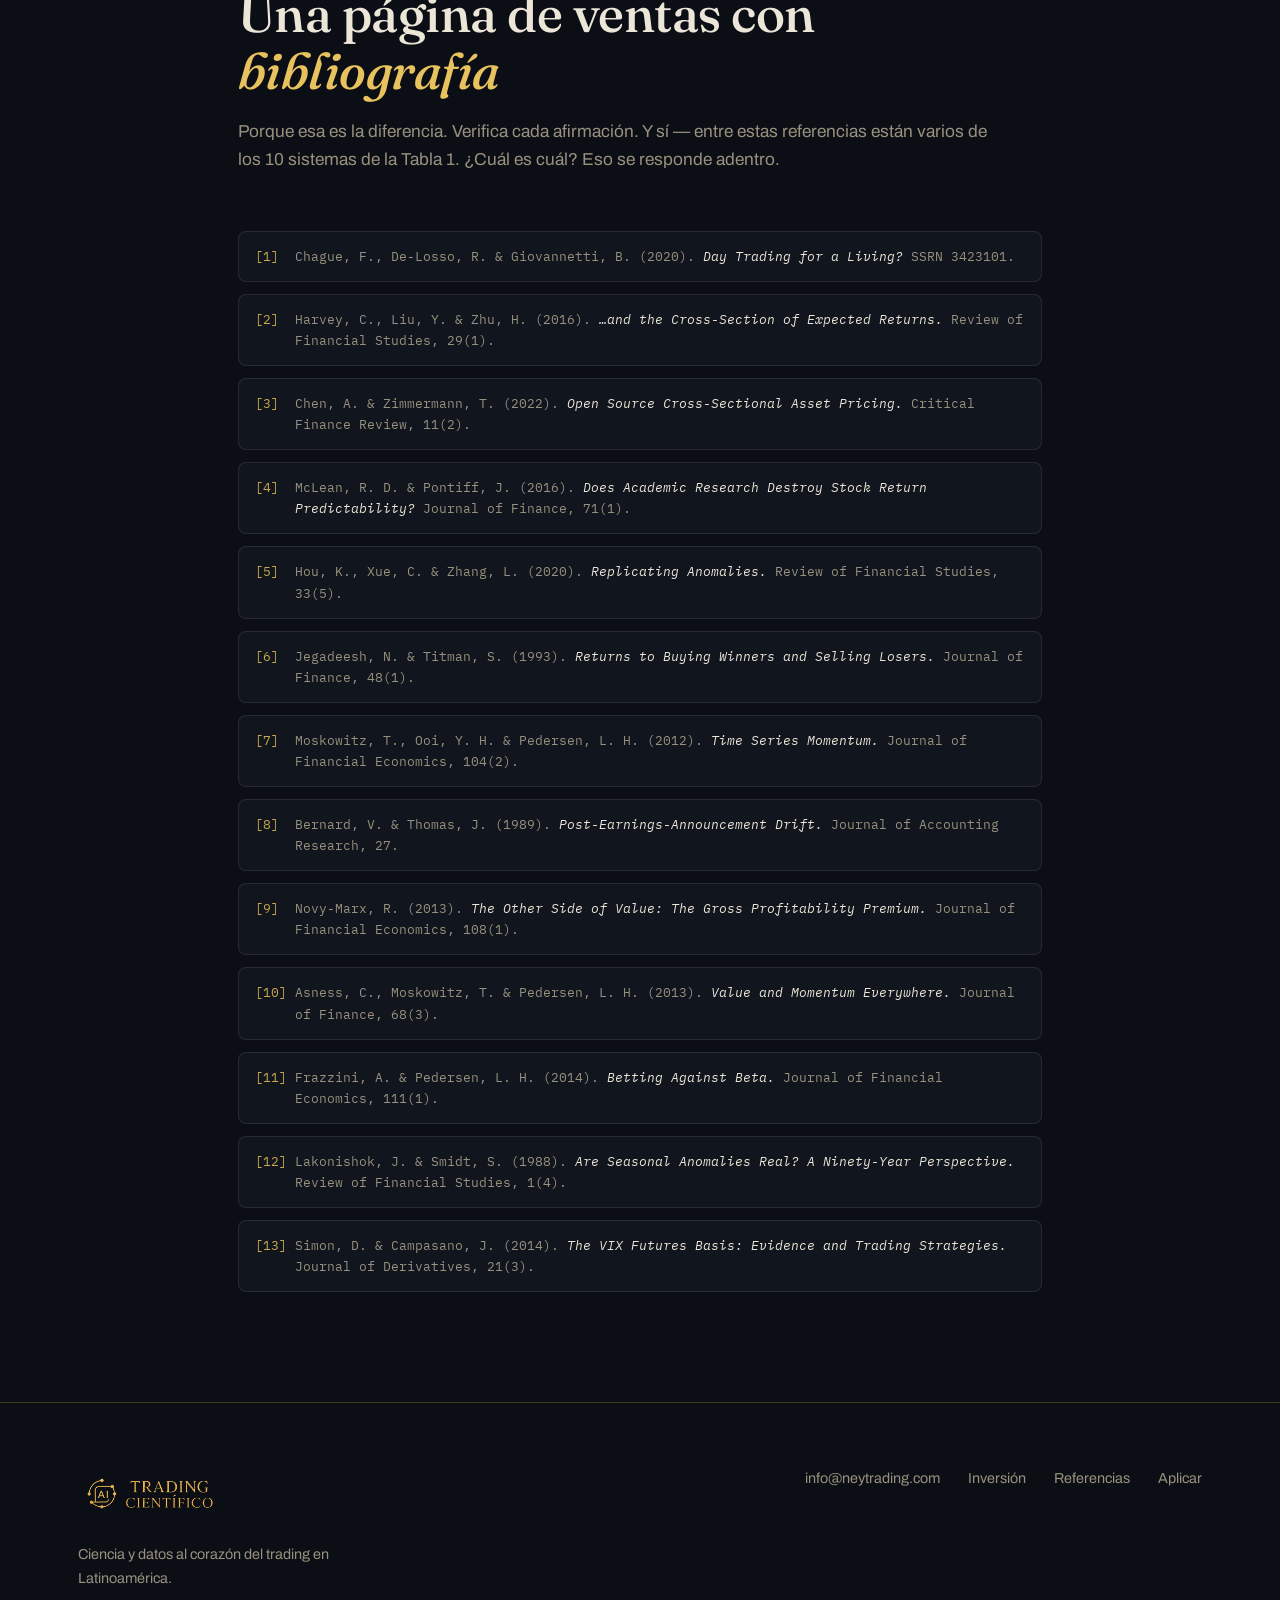
==== commit 022d5fed: "SEO: canonical y og a www.tradingcientifico.com, sitemap; botón del juego de Kullamägi Co-Authored-B" ====
--- a/index.html
+++ b/index.html
@@ -5,13 +5,13 @@
   <meta name="viewport" content="width=device-width, initial-scale=1.0">
   <title>Trading Científico — Mentoría de trading basada en evidencia | Latinoamérica</title>
   <meta name="description" content="Mentoría de élite para traders de Latinoamérica. Aprende a auditar cualquier sistema de trading con rigor científico y domina los 10 sistemas que la evidencia respalda en la última década.">
-  <link rel="canonical" href="https://neyt.github.io/tradingcientifico/">
+  <link rel="canonical" href="https://www.tradingcientifico.com/">
   <meta property="og:type" content="website">
   <meta property="og:locale" content="es_LA">
   <meta property="og:title" content="Trading Científico — El trading no necesita más gurús. Necesita ciencia.">
   <meta property="og:description" content="Aprende a distinguir un sistema real de uno inventado — y domina los 10 que funcionaron la última década. Mentoría 1-a-1 para Latinoamérica.">
-  <meta property="og:image" content="https://neyt.github.io/tradingcientifico/assets/img/og.jpg">
-  <meta property="og:url" content="https://neyt.github.io/tradingcientifico/">
+  <meta property="og:image" content="https://www.tradingcientifico.com/assets/img/og.jpg">
+  <meta property="og:url" content="https://www.tradingcientifico.com/">
   <meta name="twitter:card" content="summary_large_image">
   <link rel="icon" type="image/png" href="assets/img/favicon.png">
   <link rel="apple-touch-icon" href="assets/img/favicon.png">
@@ -306,11 +306,13 @@
       <header class="sec-head reveal">
         <p class="sec-num mono">Simulador · Práctica deliberada</p>
         <h2>¿Le ganas al <em>azar</em>?</h2>
+        <p class="sec-lead">Nuevo: decide lo que decidió Kristjan Kullamägi en 10 de sus trades reales de 2020. Ves el gráfico del día anterior, eliges comprar, ponerte corto o pasar, y al final sabes cuántas veces coincidiste con él.</p>
         <p class="sec-lead">400 rupturas reales de acciones de EE. UU. (2022–2026). Ves el gráfico hasta el día de la ruptura, con su ADR, su volumen y las medias de 10 y 20 días, y decides si compras o pasas. El resultado sale de las reglas de salida de Kullamägi: stop a ½ ADR, venta de 1/3 al cierre del día 3, stop a la entrada y el resto al primer cierre bajo la media de 10 días. Todo medido en R y comparado con comprar al azar.</p>
       </header>
       <p class="reveal" style="display:flex;flex-wrap:wrap;gap:12px">
-        <a class="btn btn--gold" href="https://azar.tradingcientifico.com/">Probar la demo gratis</a>
-        <a class="btn btn--ghost" href="https://azar.tradingcientifico.com/app.html">Entrar como alumno</a>
+        <a class="btn btn--gold" href="https://azar.tradingcientifico.com/#kulla">Juega 10 trades de Kullamägi gratis</a>
+        <a class="btn btn--ghost" href="https://azar.tradingcientifico.com/#demo">Probar la demo de rupturas</a>
+        <a class="btn btn--ghost" href="https://azar.tradingcientifico.com/#alumnos">Entrar como alumno</a>
       </p>
       <p class="giants__legal mono reveal">Comprando las 400 sin criterio, el promedio fue −1,04R por trade y solo 16,5% ganaron. El simulador completo viene incluido en el programa. Resultados históricos simulados con datos diarios de Financial Modeling Prep; no son recomendación de inversión.</p>
     </div>
@@ -469,7 +471,7 @@
         <input type="hidden" name="_subject" value="Nueva aplicación — Mentoría Trading Científico">
         <input type="hidden" name="_template" value="table">
         <input type="hidden" name="_captcha" value="false">
-        <input type="hidden" name="_next" value="https://neyt.github.io/tradingcientifico/gracias.html">
+        <input type="hidden" name="_next" value="https://www.tradingcientifico.com/gracias.html">
         <input type="text" name="_honey" class="appform__honey" tabindex="-1" autocomplete="off" aria-hidden="true">
 
         <div class="appform__field">
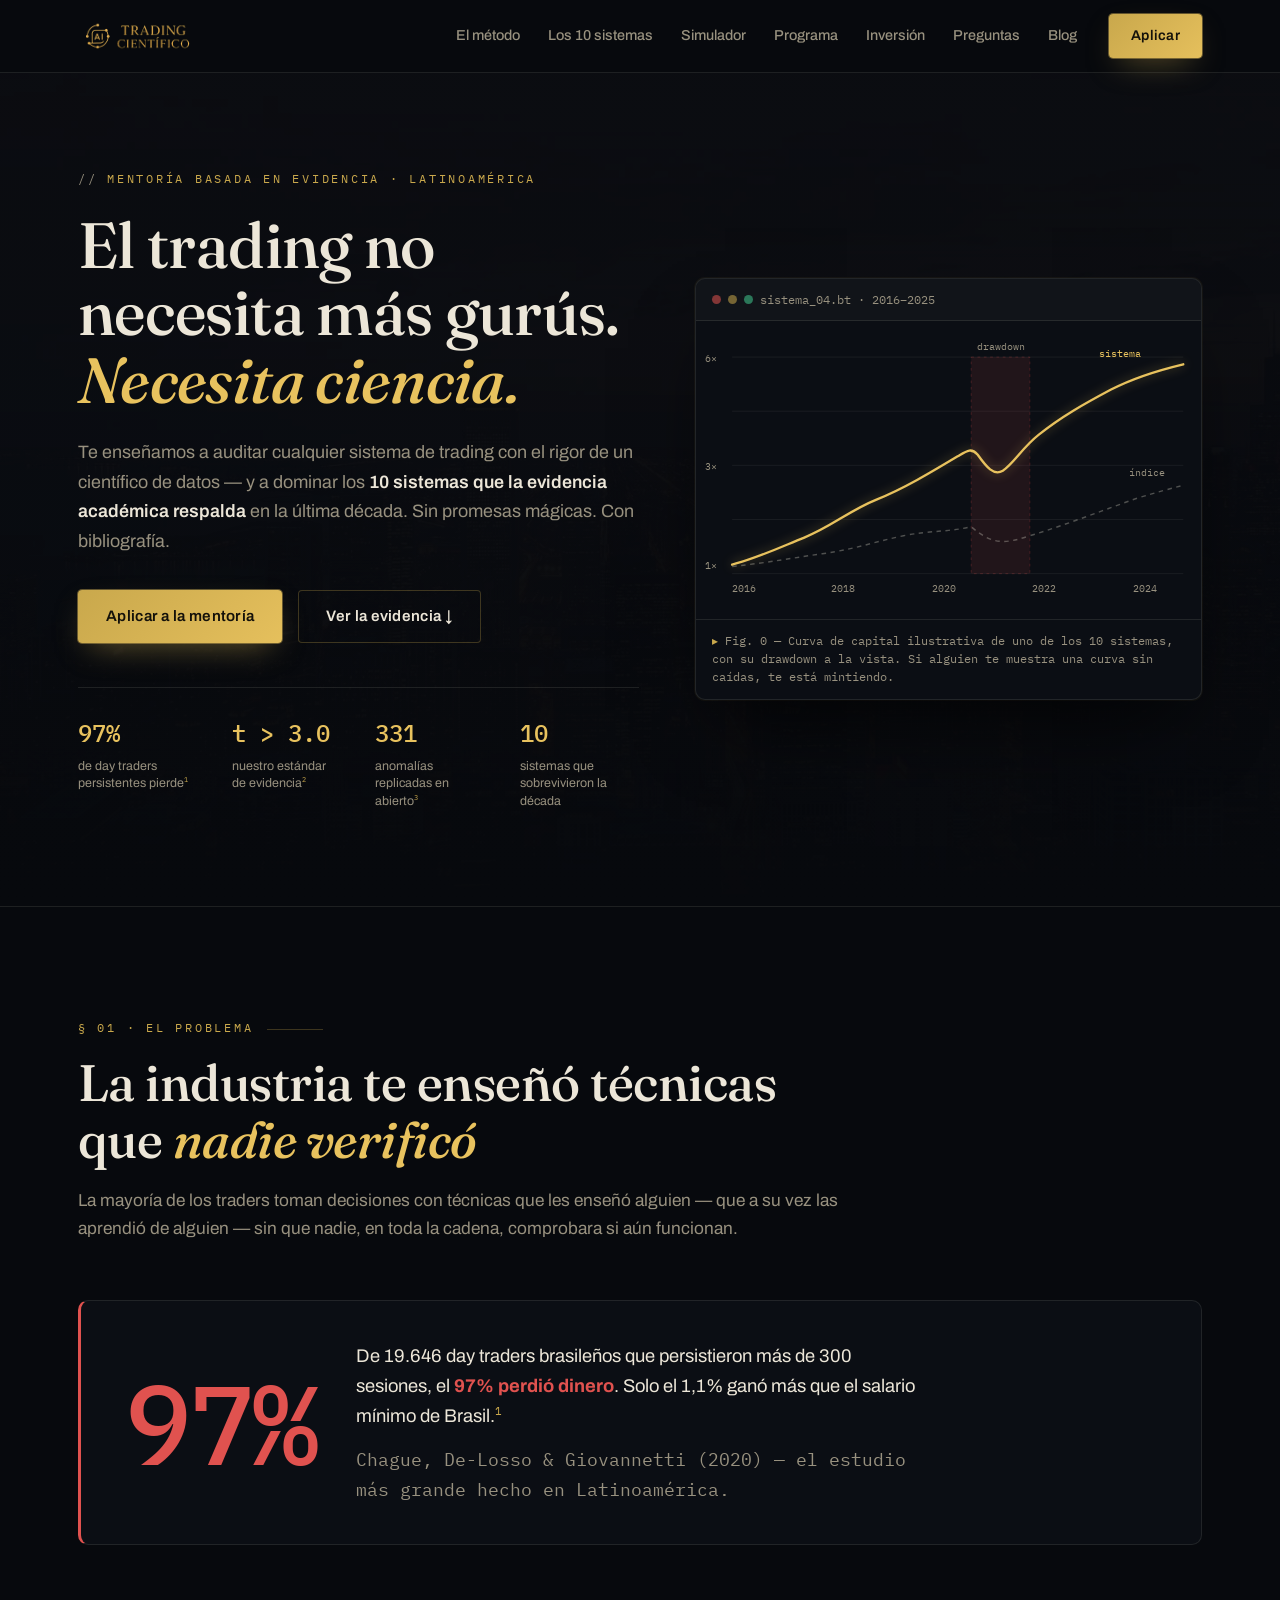
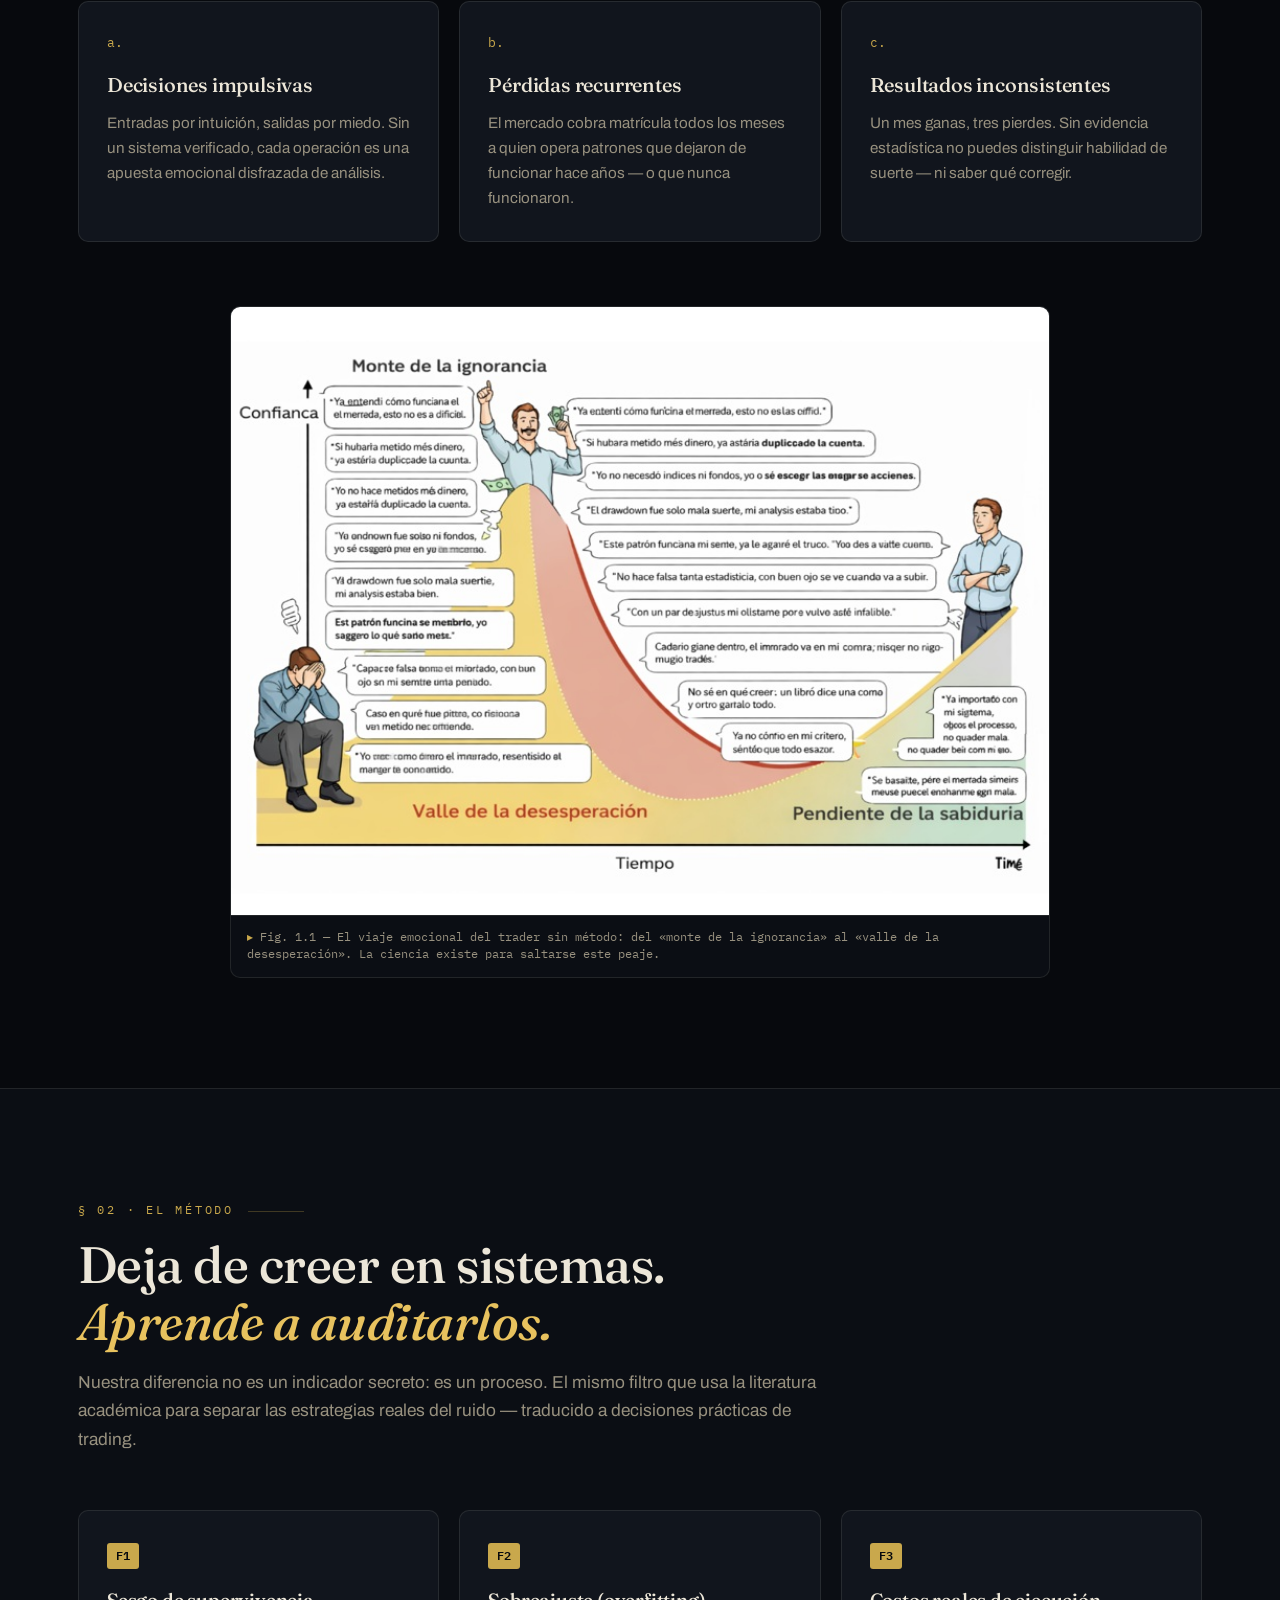
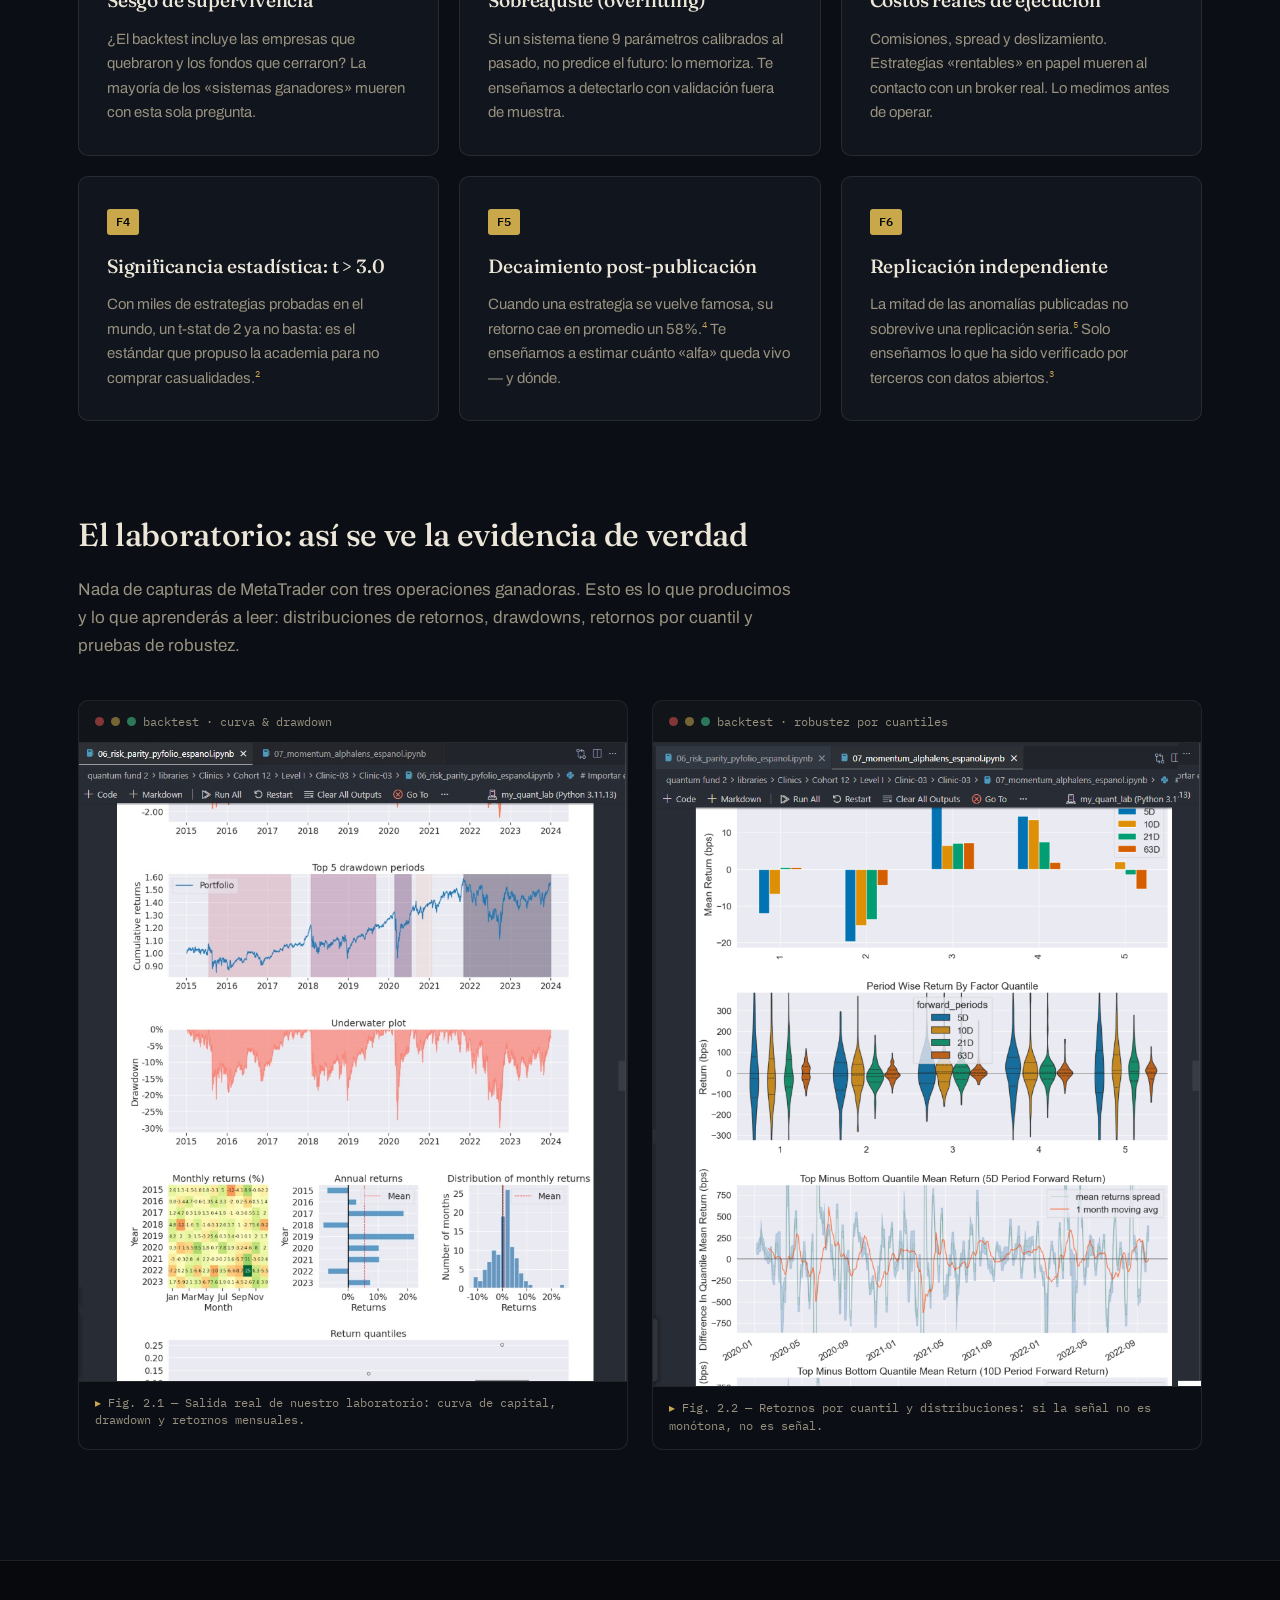
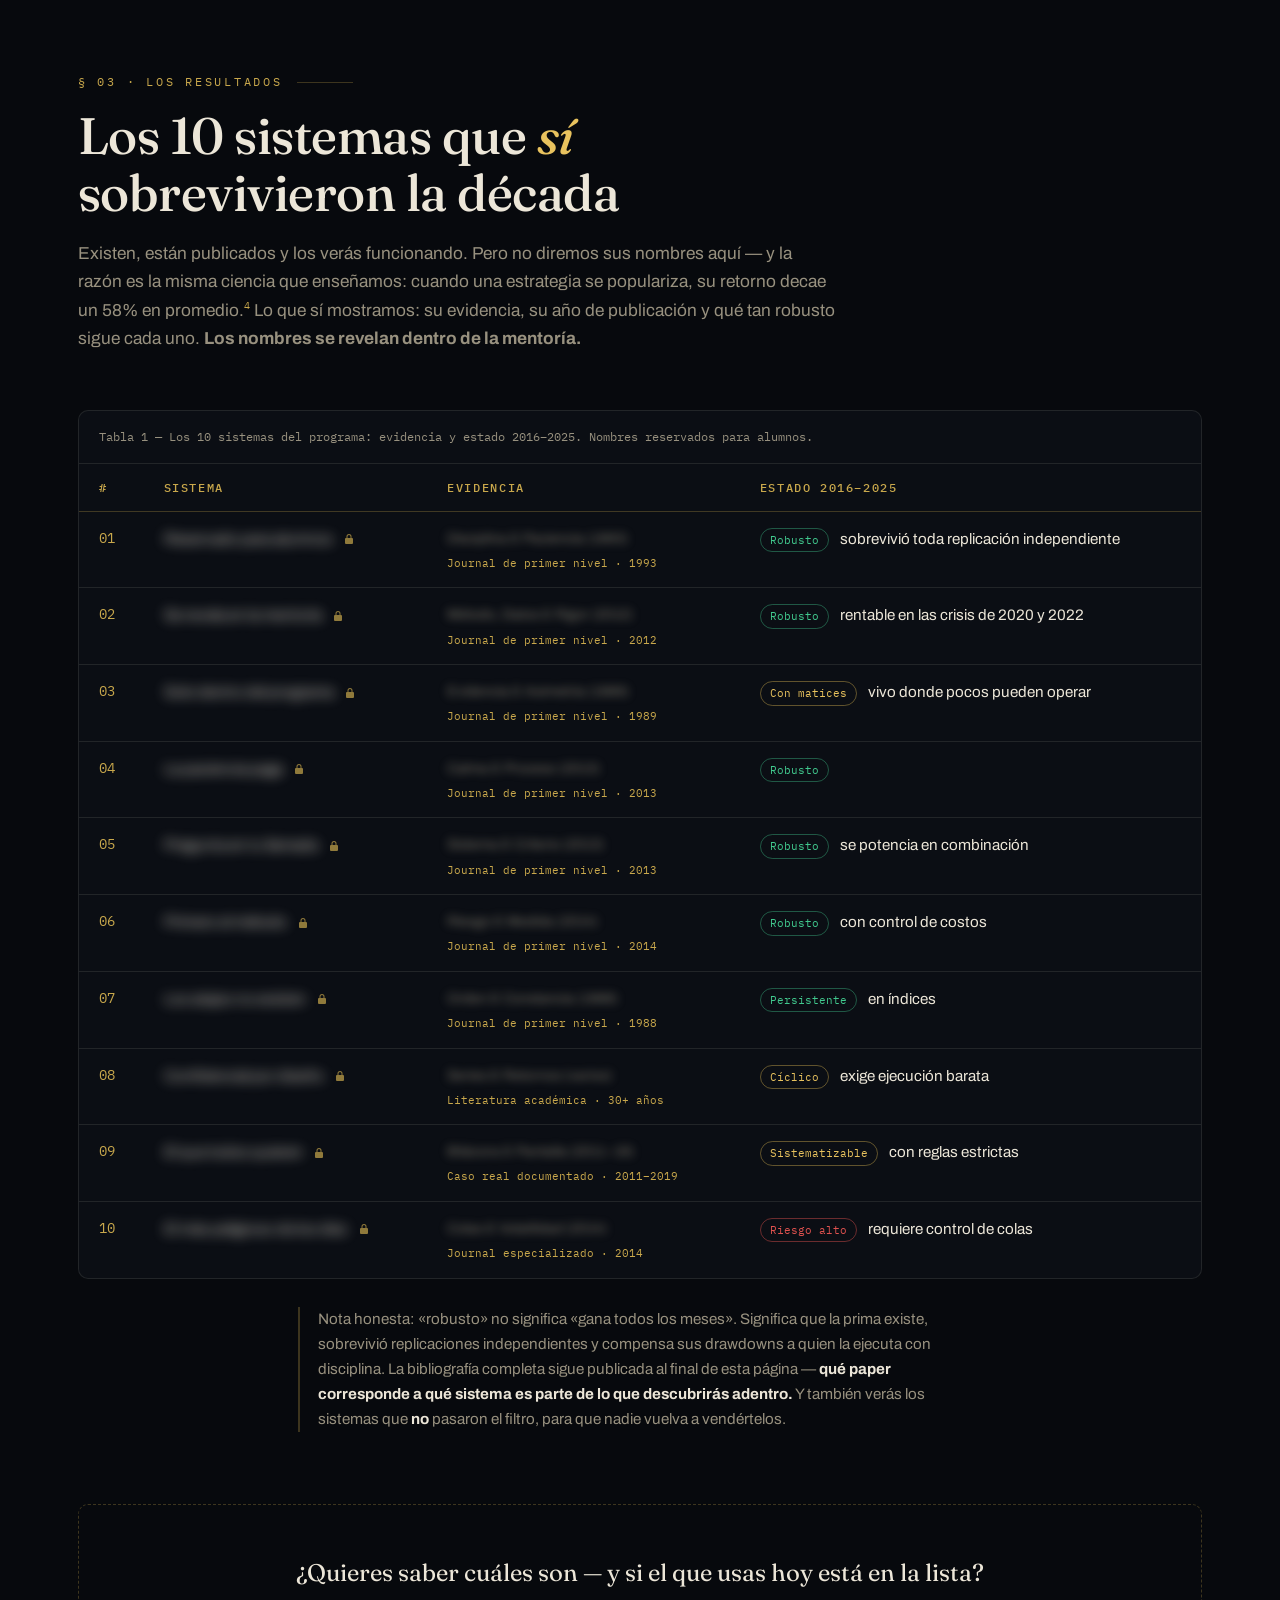
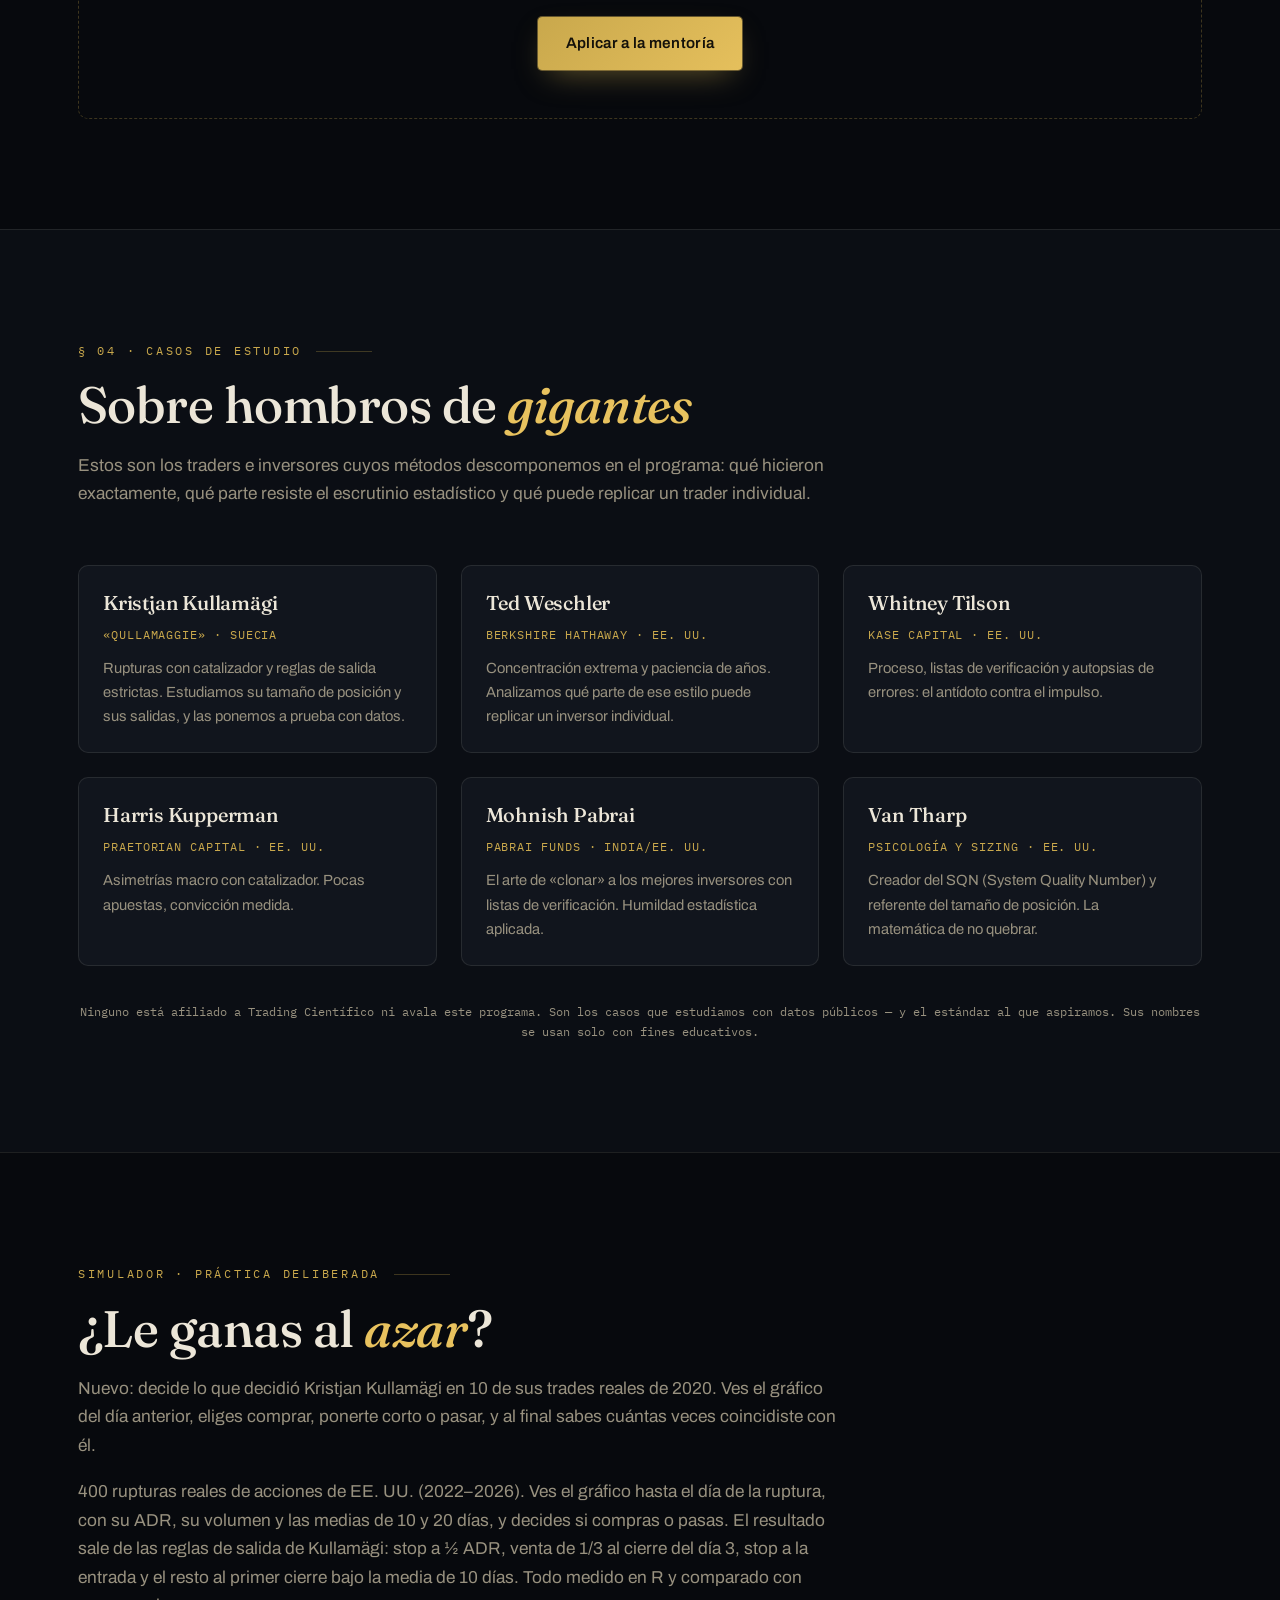
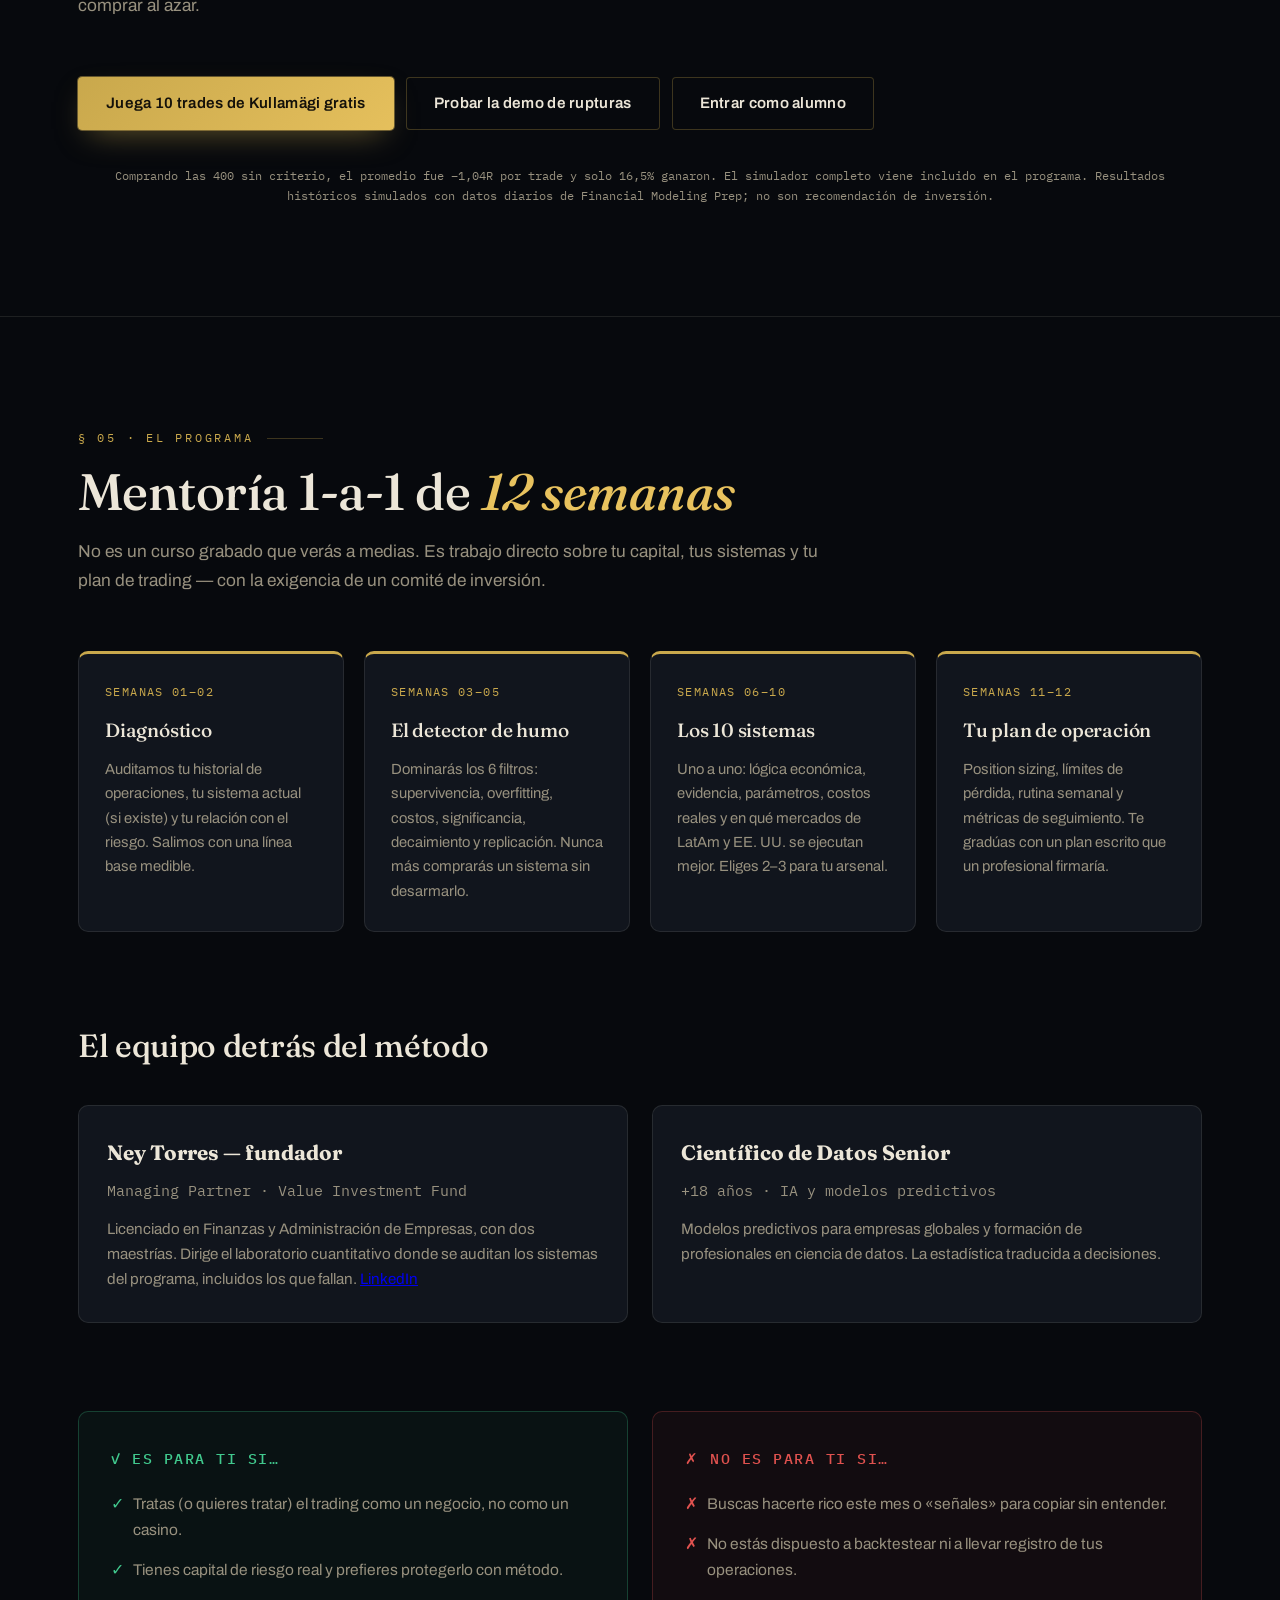
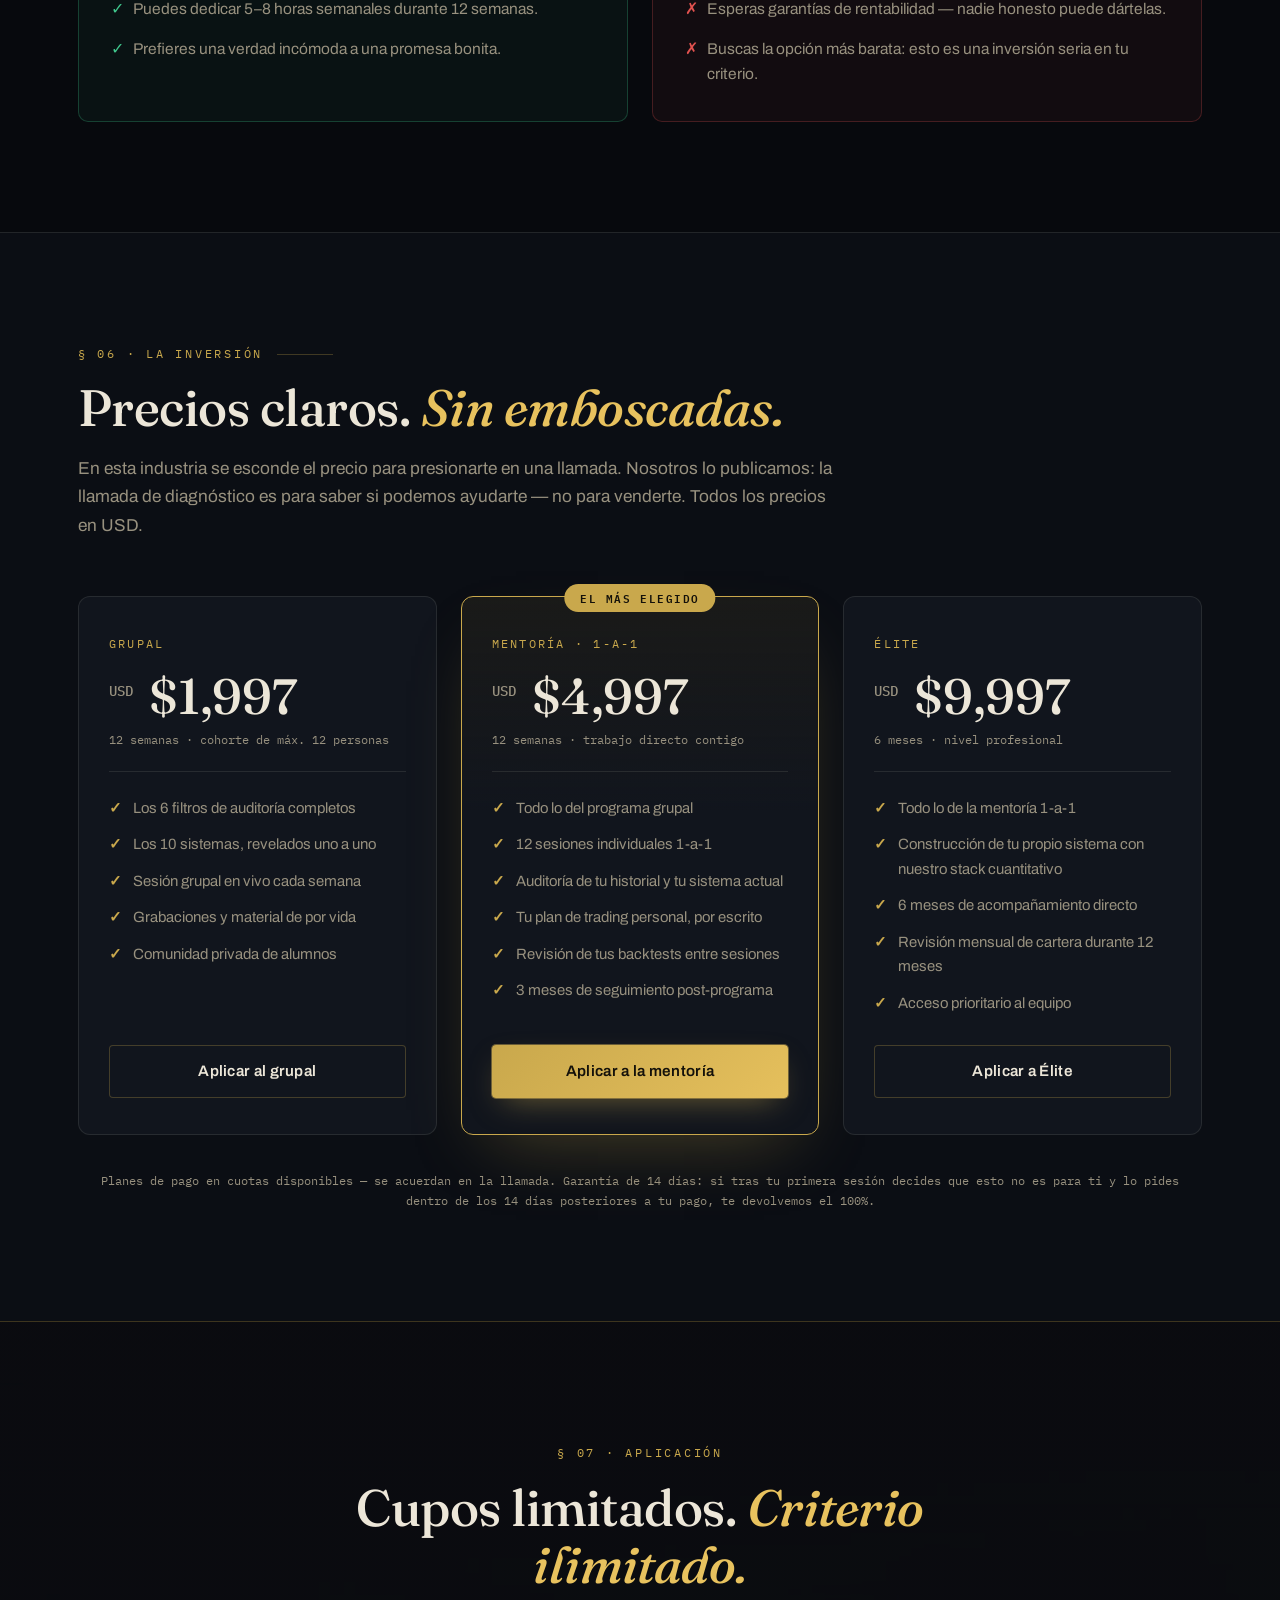
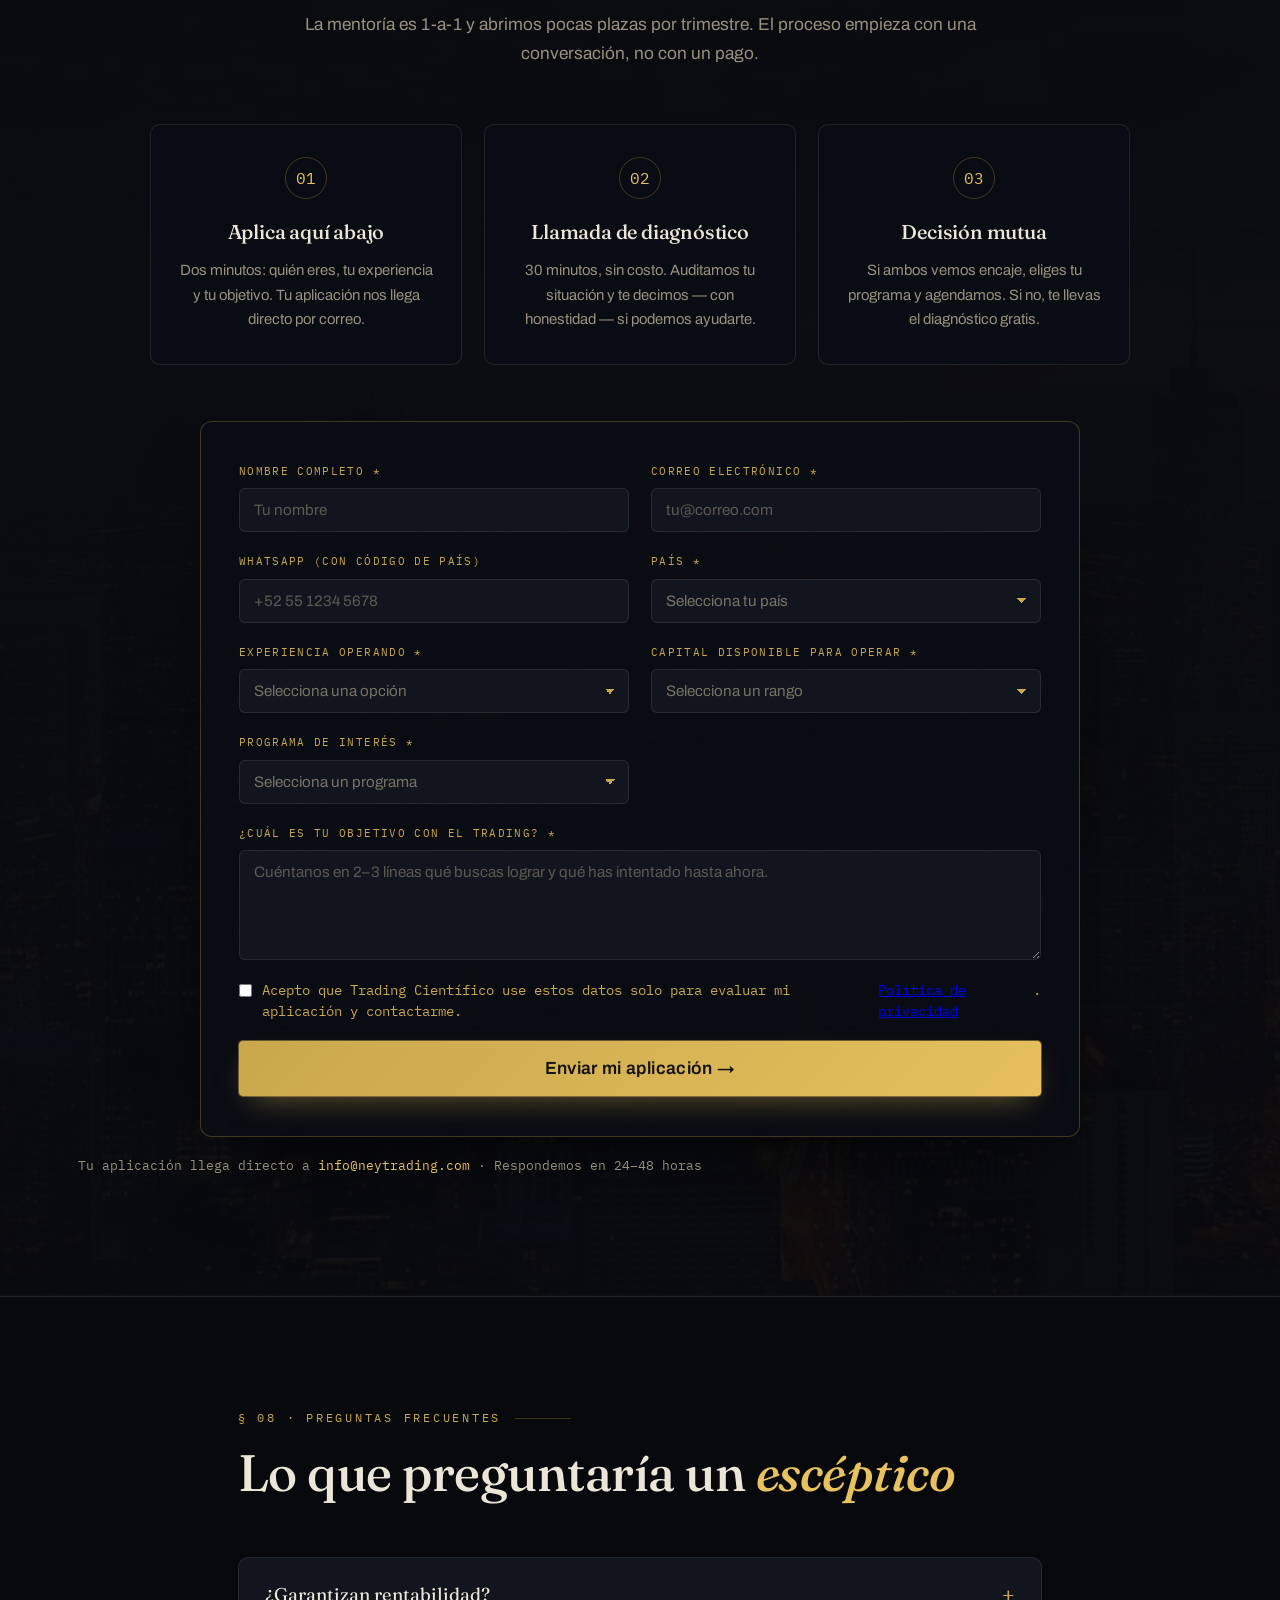
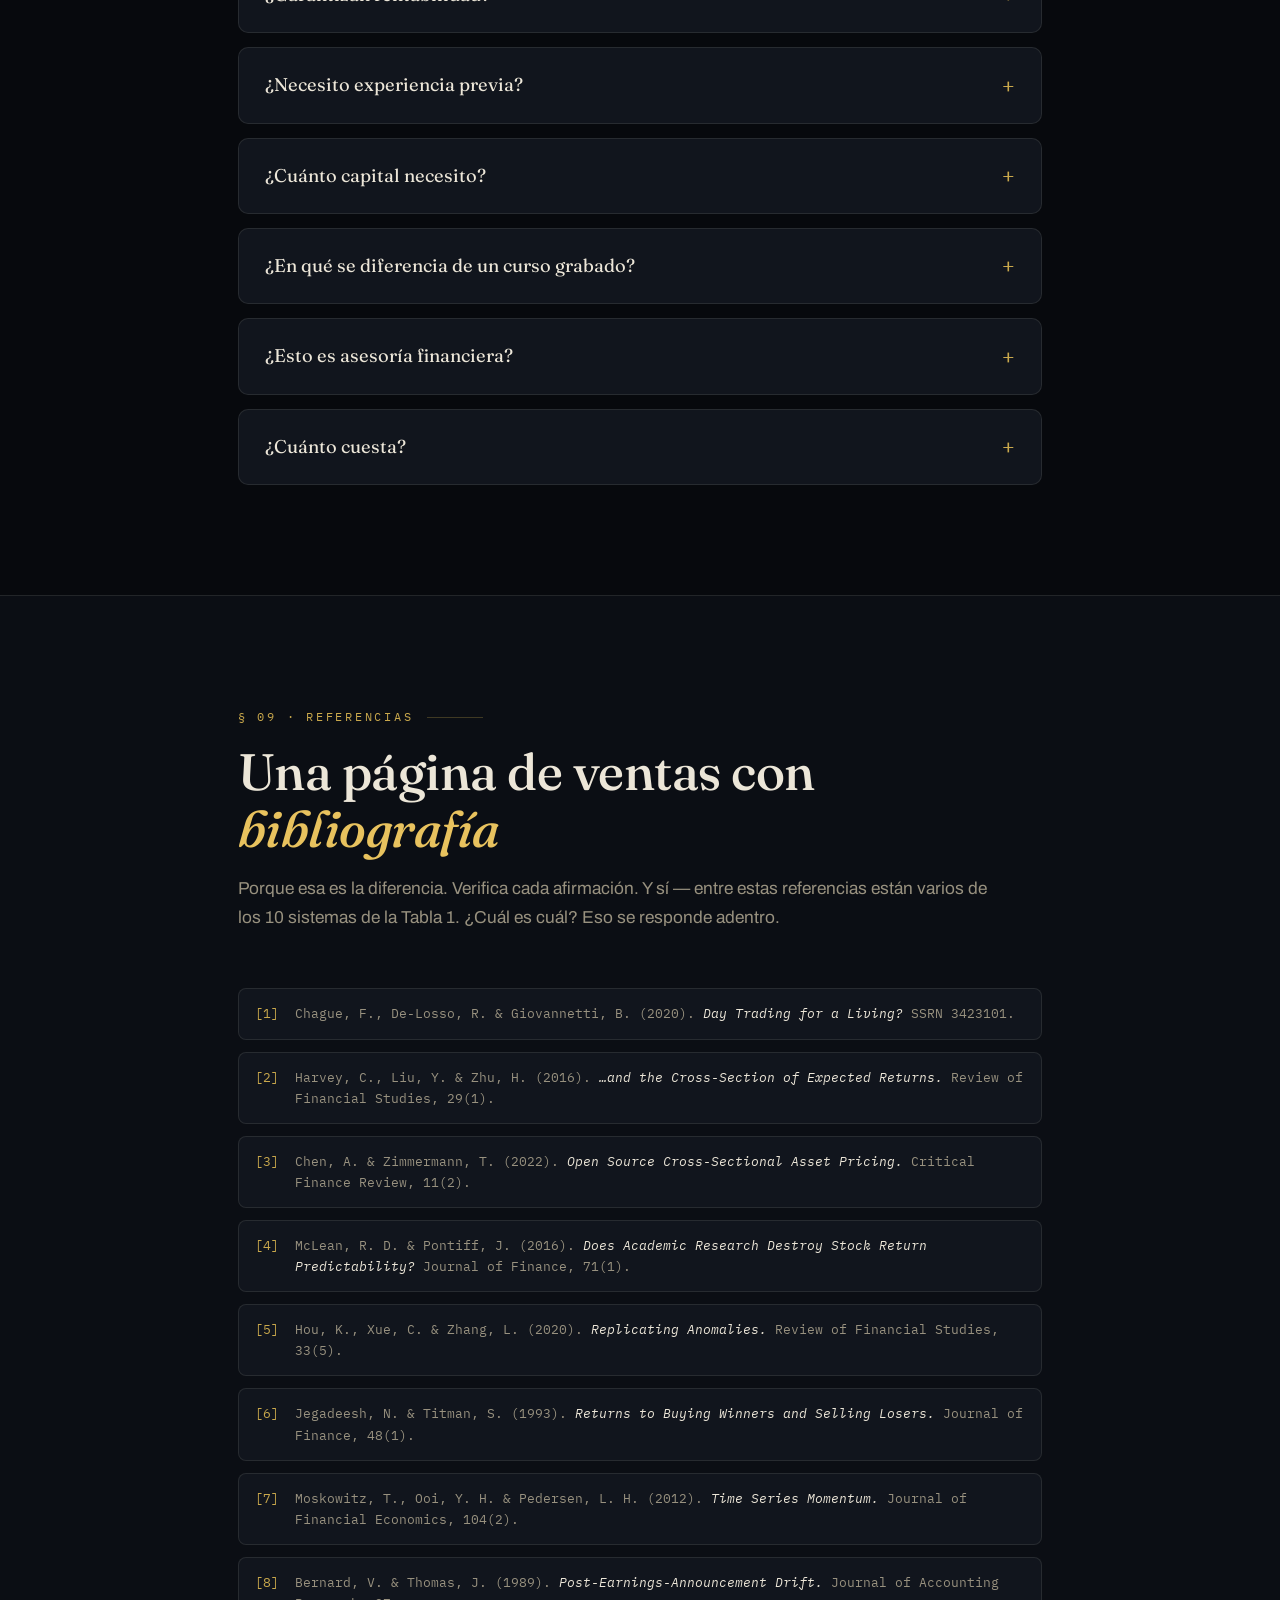
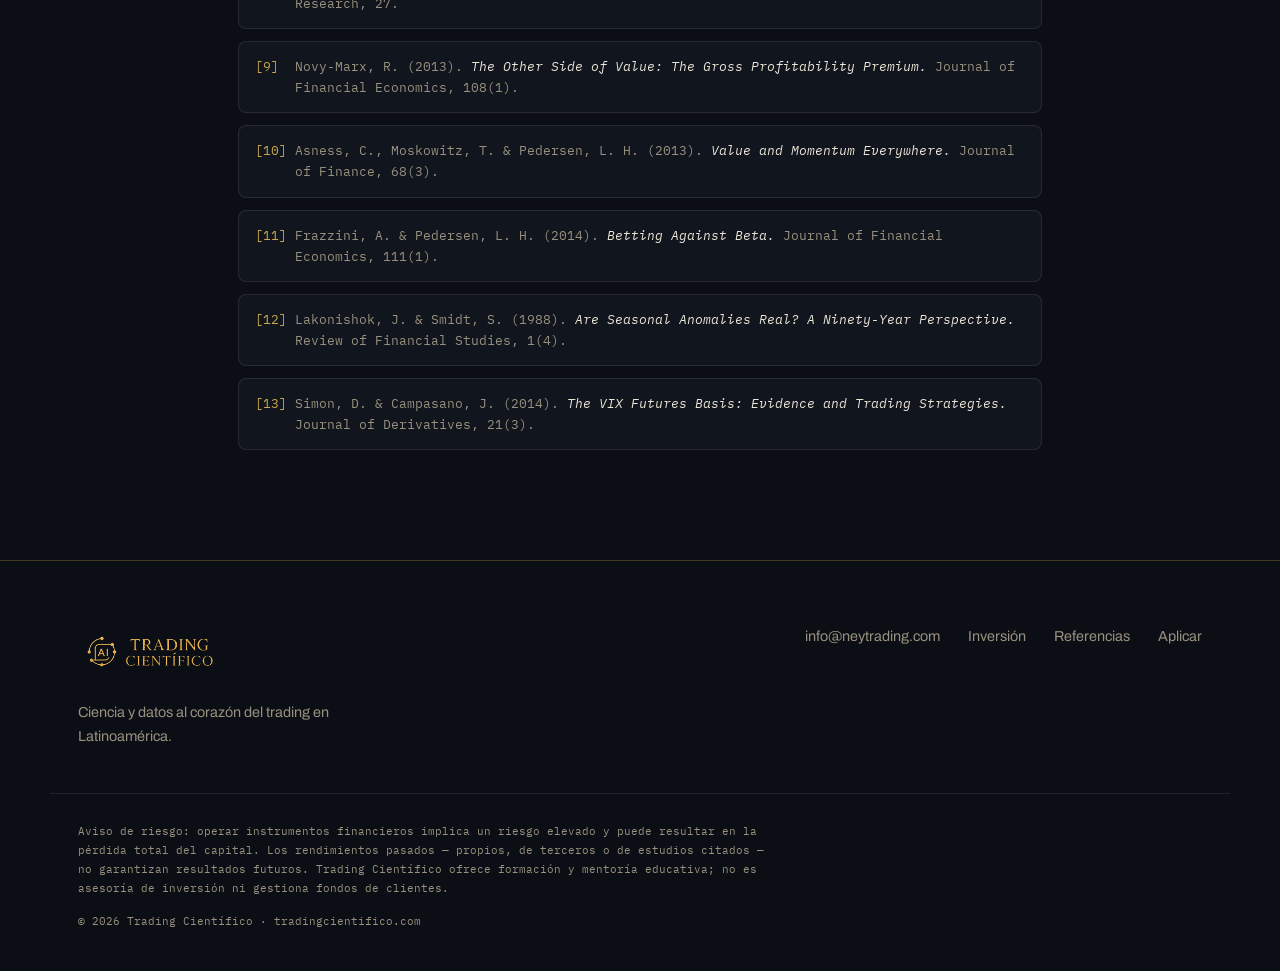
==== commit d36d1daa: "Higiene de ventas: equipo con nombre, sin fotos ni cifras sin fuente, garantía 14 días, consentimien" ====
--- a/index.html
+++ b/index.html
@@ -59,10 +59,10 @@
           <a class="btn btn--ghost" href="#sistemas">Ver la evidencia ↓</a>
         </div>
         <ul class="hero__stats reveal d4">
-          <li><span class="num mono" data-count="97" data-suffix="%">0%</span><span class="lbl">de day traders persistentes pierde<sup><a href="#ref-1">1</a></sup></span></li>
+          <li><span class="num mono" data-count="97" data-suffix="%">97%</span><span class="lbl">de day traders persistentes pierde<sup><a href="#ref-1">1</a></sup></span></li>
           <li><span class="num mono">t &gt; 3.0</span><span class="lbl">nuestro estándar de evidencia<sup><a href="#ref-2">2</a></sup></span></li>
-          <li><span class="num mono" data-count="331">0</span><span class="lbl">anomalías replicadas en abierto<sup><a href="#ref-3">3</a></sup></span></li>
-          <li><span class="num mono" data-count="10">0</span><span class="lbl">sistemas que sobrevivieron la década</span></li>
+          <li><span class="num mono" data-count="331">331</span><span class="lbl">anomalías replicadas en abierto<sup><a href="#ref-3">3</a></sup></span></li>
+          <li><span class="num mono" data-count="10">10</span><span class="lbl">sistemas que sobrevivieron la década</span></li>
         </ul>
       </div>
       <figure class="hero__chart reveal d2" aria-label="Curva de capital ilustrativa de un sistema sistemático">
@@ -109,7 +109,7 @@
       </header>
 
       <div class="bigstat reveal">
-        <div class="bigstat__num"><span class="mono" data-count="97" data-suffix="%">0%</span></div>
+        <div class="bigstat__num"><span class="mono" data-count="97" data-suffix="%">97%</span></div>
         <div class="bigstat__txt">
           <p>De 19.646 day traders brasileños que persistieron más de 300 sesiones, el <strong>97% perdió dinero</strong>.
           Solo el 1,1% ganó más que el salario mínimo de Brasil.<sup><a href="#ref-1">1</a></sup></p>
@@ -259,44 +259,38 @@
 
       <div class="giants">
         <article class="giant reveal">
-          <img src="assets/img/trader-qullamaggie.webp" alt="Kristian Kullamägi" loading="lazy" width="400" height="400">
-          <h3>Kristian Kullamägi</h3>
+          <h3>Kristjan Kullamägi</h3>
           <p class="giant__tag mono">«Qullamaggie» · Suecia</p>
-          <p>De $9.100 a más de $80M en ~8 años con breakouts episódicos. Estudiamos su position sizing y sus reglas de salida.</p>
+          <p>Rupturas con catalizador y reglas de salida estrictas. Estudiamos su tamaño de posición y sus salidas, y las ponemos a prueba con datos.</p>
         </article>
         <article class="giant reveal d1">
-          <img src="assets/img/trader-weschler.webp" alt="Ted Weschler" loading="lazy" width="400" height="400">
           <h3>Ted Weschler</h3>
           <p class="giant__tag mono">Berkshire Hathaway · EE. UU.</p>
-          <p>1.236% en Peninsula Capital y $70K → $264M en su cuenta de retiro. Concentración extrema y paciencia de años.</p>
+          <p>Concentración extrema y paciencia de años. Analizamos qué parte de ese estilo puede replicar un inversor individual.</p>
         </article>
         <article class="giant reveal d2">
-          <img src="assets/img/trader-tilson.webp" alt="Whitney Tilson" loading="lazy" width="400" height="400">
           <h3>Whitney Tilson</h3>
           <p class="giant__tag mono">Kase Capital · EE. UU.</p>
-          <p>Gestionó más de $200M en fondos value. Proceso, checklists y autopsias de errores: el anti-impulso.</p>
+          <p>Proceso, listas de verificación y autopsias de errores: el antídoto contra el impulso.</p>
         </article>
         <article class="giant reveal">
-          <img src="assets/img/trader-kupperman.webp" alt="Harris Kupperman" loading="lazy" width="400" height="400">
-          <h3>Harris «Kuppy» Kupperman</h3>
+          <h3>Harris Kupperman</h3>
           <p class="giant__tag mono">Praetorian Capital · EE. UU.</p>
-          <p>~$339M bajo gestión buscando asimetrías macro con catalizador. Pocas apuestas, convicción medida.</p>
+          <p>Asimetrías macro con catalizador. Pocas apuestas, convicción medida.</p>
         </article>
         <article class="giant reveal d1">
-          <img src="assets/img/trader-pabrai.webp" alt="Mohnish Pabrai" loading="lazy" width="400" height="400">
           <h3>Mohnish Pabrai</h3>
           <p class="giant__tag mono">Pabrai Funds · India/EE. UU.</p>
           <p>El arte de «clonar» a los mejores inversores con listas de verificación. Humildad estadística aplicada.</p>
         </article>
         <article class="giant reveal d2">
-          <img src="assets/img/trader-van-tharp.webp" alt="Van Tharp" loading="lazy" width="400" height="400">
           <h3>Van Tharp</h3>
           <p class="giant__tag mono">Psicología y sizing · EE. UU.</p>
-          <p>Creador del SQN (System Quality Number) y referente de position sizing. La matemática de no quebrar.</p>
+          <p>Creador del SQN (System Quality Number) y referente del tamaño de posición. La matemática de no quebrar.</p>
         </article>
       </div>
       <p class="giants__legal mono reveal">Ninguno está afiliado a Trading Científico ni avala este programa.
-      Son los casos que estudiamos con datos públicos — y el estándar al que aspiramos.</p>
+      Son los casos que estudiamos con datos públicos — y el estándar al que aspiramos. Sus nombres se usan solo con fines educativos.</p>
     </div>
   </section>
 
@@ -355,9 +349,9 @@
         <h3 class="team__title reveal">El equipo detrás del método</h3>
         <div class="team__grid">
           <article class="card card--team reveal">
-            <h4>Experto en Trading Cuantitativo</h4>
-            <p class="mono team__tag">+20 años · JPMorgan, BP Trading, AWS</p>
-            <p>Diseño de sistemas financieros institucionales de alto volumen. Especialista en ejecución algorítmica y gestión de riesgos.</p>
+            <h4>Ney Torres — fundador</h4>
+            <p class="mono team__tag">Managing Partner · Value Investment Fund</p>
+            <p>Licenciado en Finanzas y Administración de Empresas, con dos maestrías. Dirige el laboratorio cuantitativo donde se auditan los sistemas del programa, incluidos los que fallan. <a href="https://www.linkedin.com/in/neytorres">LinkedIn</a></p>
           </article>
           <article class="card card--team reveal d1">
             <h4>Científico de Datos Senior</h4>
@@ -402,7 +396,7 @@
 
       <div class="pricing">
         <article class="price reveal">
-          <p class="price__name mono">Core · Grupal</p>
+          <p class="price__name mono">Grupal</p>
           <p class="price__amount"><span class="price__cur mono">USD</span> $1,997</p>
           <p class="price__terms mono">12 semanas · cohorte de máx. 12 personas</p>
           <ul class="price__list">
@@ -412,7 +406,7 @@
             <li>Grabaciones y material de por vida</li>
             <li>Comunidad privada de alumnos</li>
           </ul>
-          <a class="btn btn--ghost price__cta" href="#aplicar">Aplicar a Core</a>
+          <a class="btn btn--ghost price__cta" href="#aplicar">Aplicar al grupal</a>
         </article>
 
         <article class="price price--star reveal d1">
@@ -421,7 +415,7 @@
           <p class="price__amount"><span class="price__cur mono">USD</span> $4,997</p>
           <p class="price__terms mono">12 semanas · trabajo directo contigo</p>
           <ul class="price__list">
-            <li>Todo lo del programa Core</li>
+            <li>Todo lo del programa grupal</li>
             <li>12 sesiones individuales 1-a-1</li>
             <li>Auditoría de tu historial y tu sistema actual</li>
             <li>Tu plan de trading personal, por escrito</li>
@@ -432,7 +426,7 @@
         </article>
 
         <article class="price reveal d2">
-          <p class="price__name mono">Élite · Desk</p>
+          <p class="price__name mono">Élite</p>
           <p class="price__amount"><span class="price__cur mono">USD</span> $9,997</p>
           <p class="price__terms mono">6 meses · nivel profesional</p>
           <ul class="price__list">
@@ -447,7 +441,7 @@
       </div>
 
       <p class="pricing__note mono reveal">Planes de pago en cuotas disponibles — se acuerdan en la llamada.
-      Garantía de arranque: si tras tu primera sesión decides que esto no es para ti, devolvemos el 100%.</p>
+      Garantía de 14 días: si tras tu primera sesión decides que esto no es para ti y lo pides dentro de los 14 días posteriores a tu pago, te devolvemos el 100%.</p>
     </div>
   </section>
 
@@ -523,15 +517,19 @@
           <label class="mono" for="f-programa">Programa de interés *</label>
           <select id="f-programa" name="Programa" required>
             <option value="" disabled selected>Selecciona un programa</option>
-            <option>Core · Grupal ($1,997)</option>
+            <option>Grupal ($1,997)</option>
             <option>Mentoría · 1-a-1 ($4,997)</option>
-            <option>Élite · Desk ($9,997)</option>
+            <option>Élite ($9,997)</option>
             <option>Aún no estoy seguro</option>
           </select>
         </div>
         <div class="appform__field appform__field--full">
           <label class="mono" for="f-objetivo">¿Cuál es tu objetivo con el trading? *</label>
           <textarea id="f-objetivo" name="Objetivo" required rows="4" placeholder="Cuéntanos en 2–3 líneas qué buscas lograr y qué has intentado hasta ahora."></textarea>
+        </div>
+        <div class="appform__field appform__field--full appform__consent">
+          <label class="mono"><input type="checkbox" name="Consentimiento" value="Acepto" required>
+          Acepto que Trading Científico use estos datos solo para evaluar mi aplicación y contactarme. <a href="privacidad.html">Política de privacidad</a>.</label>
         </div>
         <div class="appform__field appform__field--full">
           <button class="btn btn--gold btn--xl appform__submit" type="submit">Enviar mi aplicación →</button>
--- a/assets/css/styles.css
+++ b/assets/css/styles.css
@@ -476,39 +476,6 @@
 
 .team { margin-bottom: 88px; }
 .team__title { font-size: clamp(1.5rem, 2.6vw, 2rem); margin-bottom: 32px; }
-.team__title--sub { margin-top: 56px; font-size: clamp(1.25rem, 2vw, 1.6rem); color: var(--muted); }
-
-.founder {
-  display: grid;
-  grid-template-columns: 280px 1fr;
-  gap: 40px;
-  align-items: center;
-  background: var(--ink-3);
-  border: 1px solid var(--line);
-  border-radius: 14px;
-  padding: 40px;
-}
-.founder__photo { margin: 0; }
-.founder__photo img {
-  width: 100%; aspect-ratio: 1; object-fit: cover;
-  border-radius: 12px; border: 1px solid var(--line-gold);
-}
-.founder__photo--empty { position: relative; }
-.founder__photo--empty img { display: none; }
-.founder__photo--empty::before {
-  content: "Tu foto aquí\A 600×600";
-  white-space: pre;
-  display: grid; place-content: center; text-align: center;
-  aspect-ratio: 1; border-radius: 12px;
-  border: 1px dashed var(--line-gold);
-  color: var(--muted); font-family: var(--font-mono); font-size: 0.78rem;
-  background: var(--ink-2);
-}
-.founder__cap { margin-top: 12px; text-align: center; color: var(--gold); font-size: 0.74rem; }
-.founder__name { font-size: clamp(1.6rem, 3vw, 2.2rem); margin: 8px 0 6px; }
-.founder__role { color: var(--gold); font-size: 0.78rem; margin-bottom: 18px; }
-.founder__story { color: var(--muted); margin-bottom: 14px; line-height: 1.6; }
-.founder__story strong { color: var(--paper); }
 .team__grid { display: grid; grid-template-columns: 1fr 1fr; gap: 24px; }
 .card--team h4 { font-family: var(--font-display); font-size: 1.3rem; margin-bottom: 8px; }
 .team__tag { color: var(--gold); font-size: 0.75rem; margin-bottom: 14px; }
@@ -569,8 +536,8 @@
 /* ---------- inversión / precios ---------- */
 .pricing {
   display: grid;
-  grid-template-columns: repeat(4, 1fr);
-  gap: 20px;
+  grid-template-columns: repeat(3, 1fr);
+  gap: 24px;
   align-items: stretch;
 }
 .price {
@@ -610,25 +577,9 @@
   text-transform: uppercase;
   margin-bottom: 18px;
 }
-.price__outcome {
-  font-family: var(--font-display);
-  font-size: 1.02rem;
-  line-height: 1.4;
-  color: var(--paper);
-  margin-bottom: 22px;
-  min-height: 4.2em;
-}
-.price__outcome em { color: var(--gold); font-style: italic; }
-.price--anchor { border-style: dashed; }
-.price--anchor:hover { border-color: var(--line-gold); }
-.price__badge--quiet {
-  background: transparent;
-  color: var(--gold);
-  border: 1px solid var(--line-gold);
-}
 .price__amount {
   font-family: var(--font-display);
-  font-size: clamp(2.1rem, 3.4vw, 2.7rem);
+  font-size: clamp(2.4rem, 4vw, 3.1rem);
   font-weight: 500;
   line-height: 1;
   margin-bottom: 8px;
@@ -809,10 +760,7 @@
   .filters { grid-template-columns: repeat(2, 1fr); }
   .giants { grid-template-columns: repeat(2, 1fr); }
   .phases { grid-template-columns: repeat(2, 1fr); }
-  .pricing { grid-template-columns: repeat(2, 1fr); max-width: 720px; margin: 0 auto; }
-}
-@media (max-width: 600px) {
-  .pricing { grid-template-columns: 1fr; max-width: 560px; }
+  .pricing { grid-template-columns: 1fr; max-width: 560px; margin: 0 auto; }
   .price--star { order: -1; }
 }
 @media (max-width: 880px) {
@@ -821,9 +769,6 @@
   .cards3 { grid-template-columns: 1fr; }
   .whofor { grid-template-columns: 1fr; }
   .team__grid { grid-template-columns: 1fr; }
-  .founder { grid-template-columns: 1fr; gap: 28px; padding: 32px 28px; text-align: center; }
-  .founder__photo { max-width: 240px; margin: 0 auto; }
-  .founder__story { text-align: left; }
   .steps { grid-template-columns: 1fr; }
   .bigstat { grid-template-columns: 1fr; gap: 18px; padding: 32px 28px; }
   .section { padding: 84px 0; }
@@ -841,3 +786,7 @@
   .nav__inner { height: 64px; }
   .nav__brand img { height: 38px; }
 }
+
+/* consentimiento de datos del formulario */
+.appform__consent label{display:flex;gap:.6rem;align-items:flex-start;text-transform:none;letter-spacing:0;font-size:.85rem;line-height:1.5}
+.appform__consent input{margin-top:.25rem;flex:0 0 auto;width:auto}
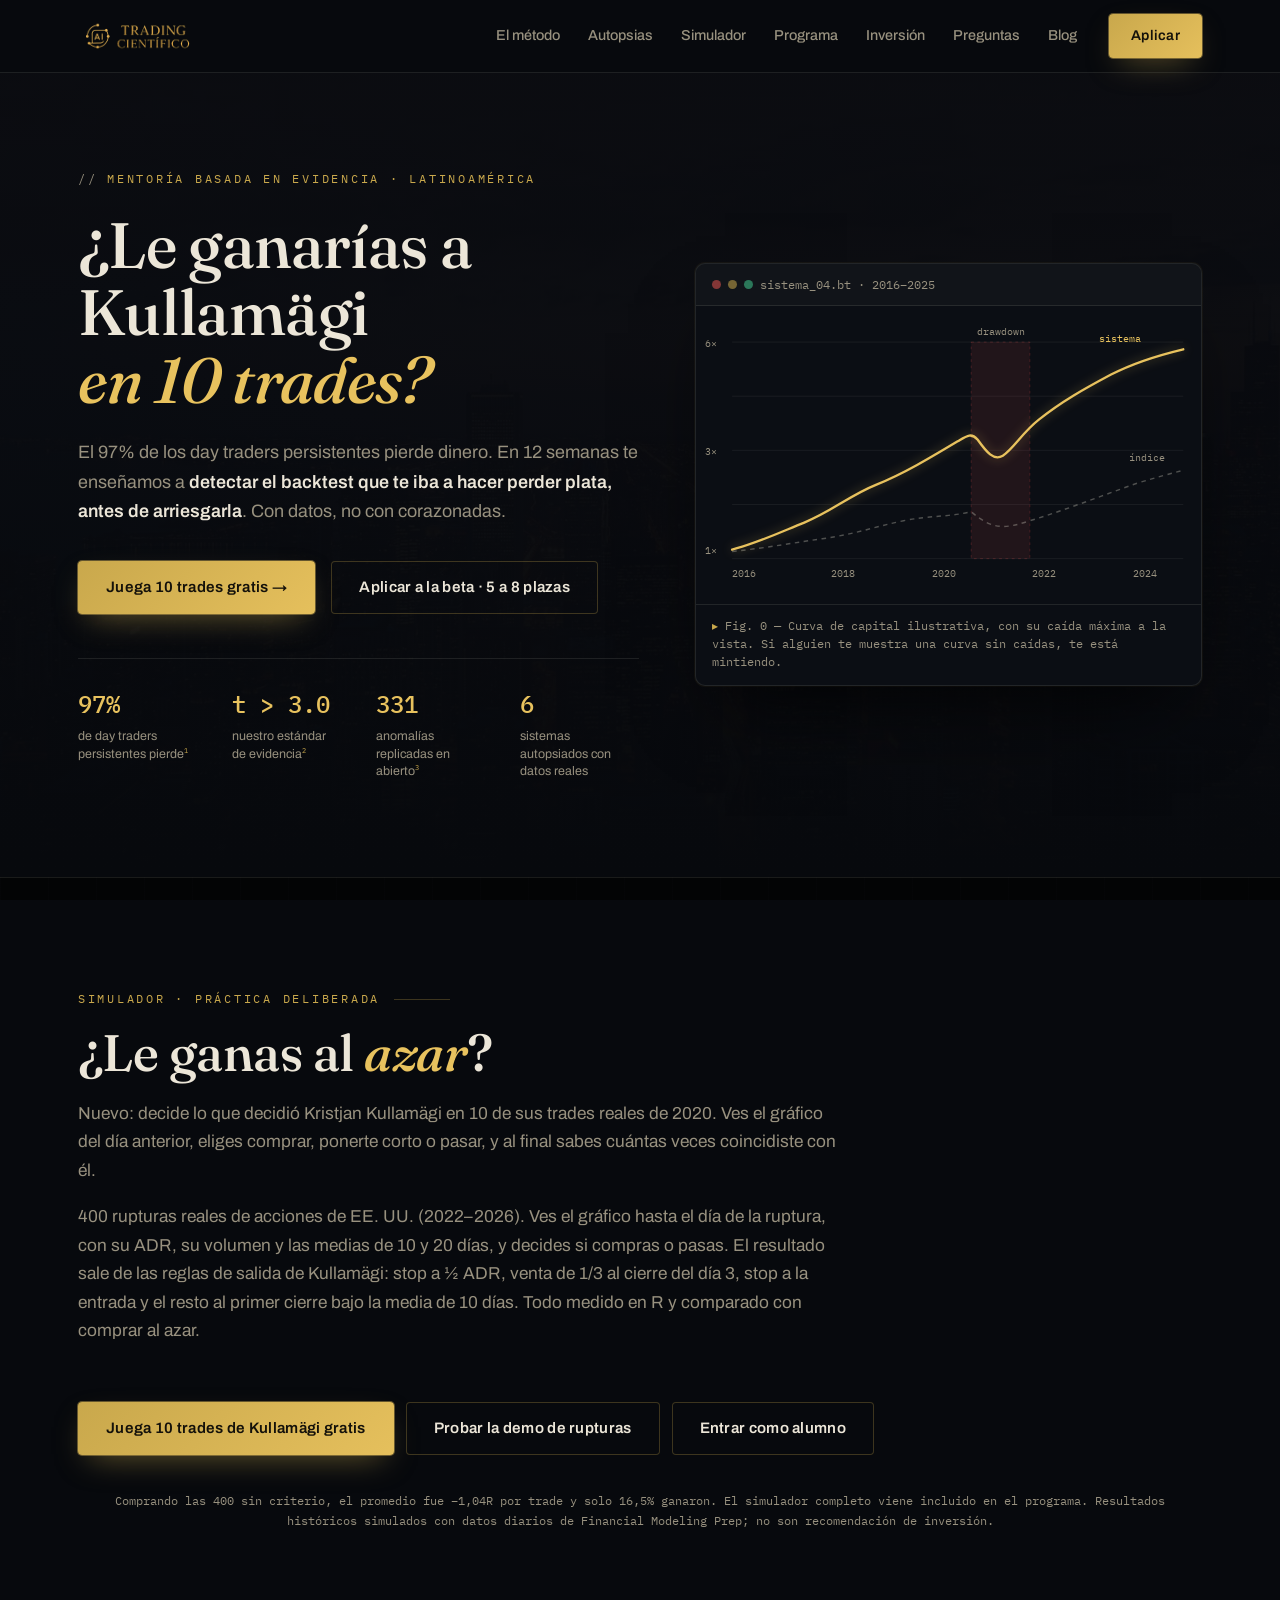
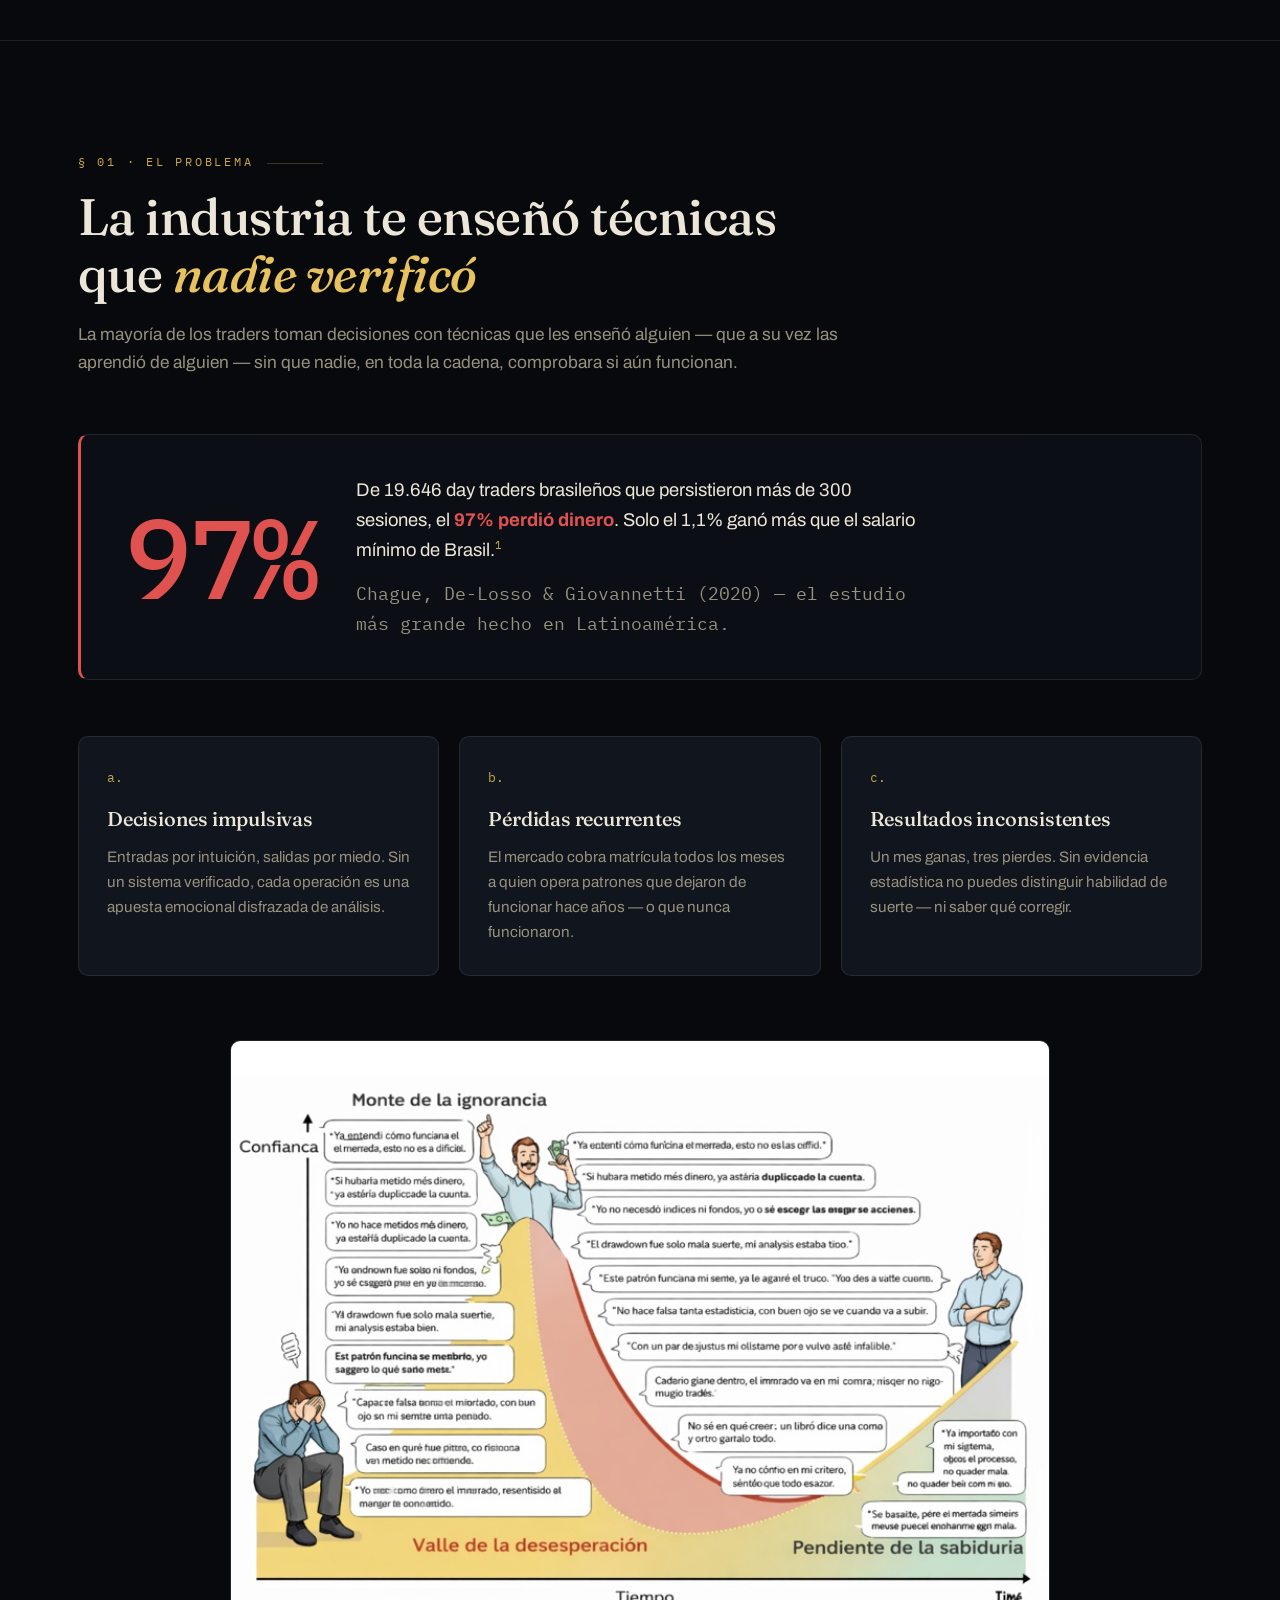
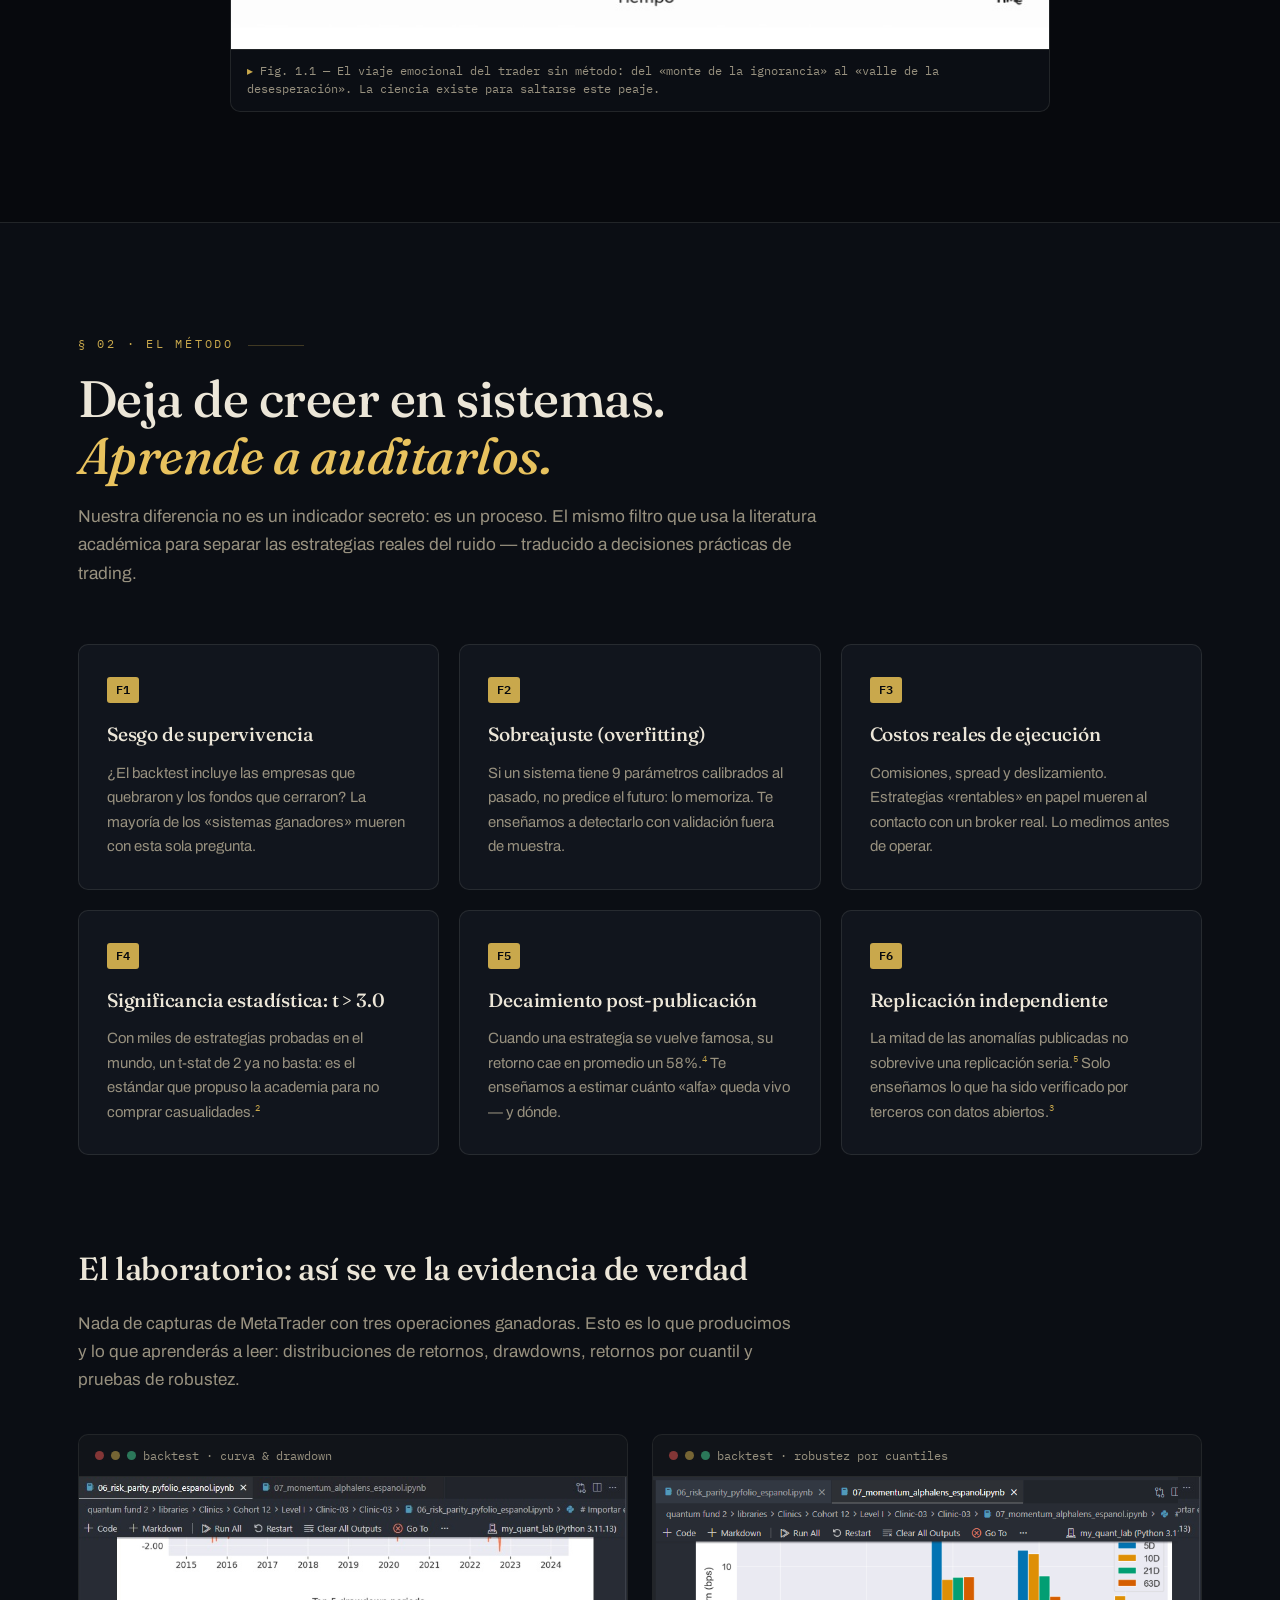
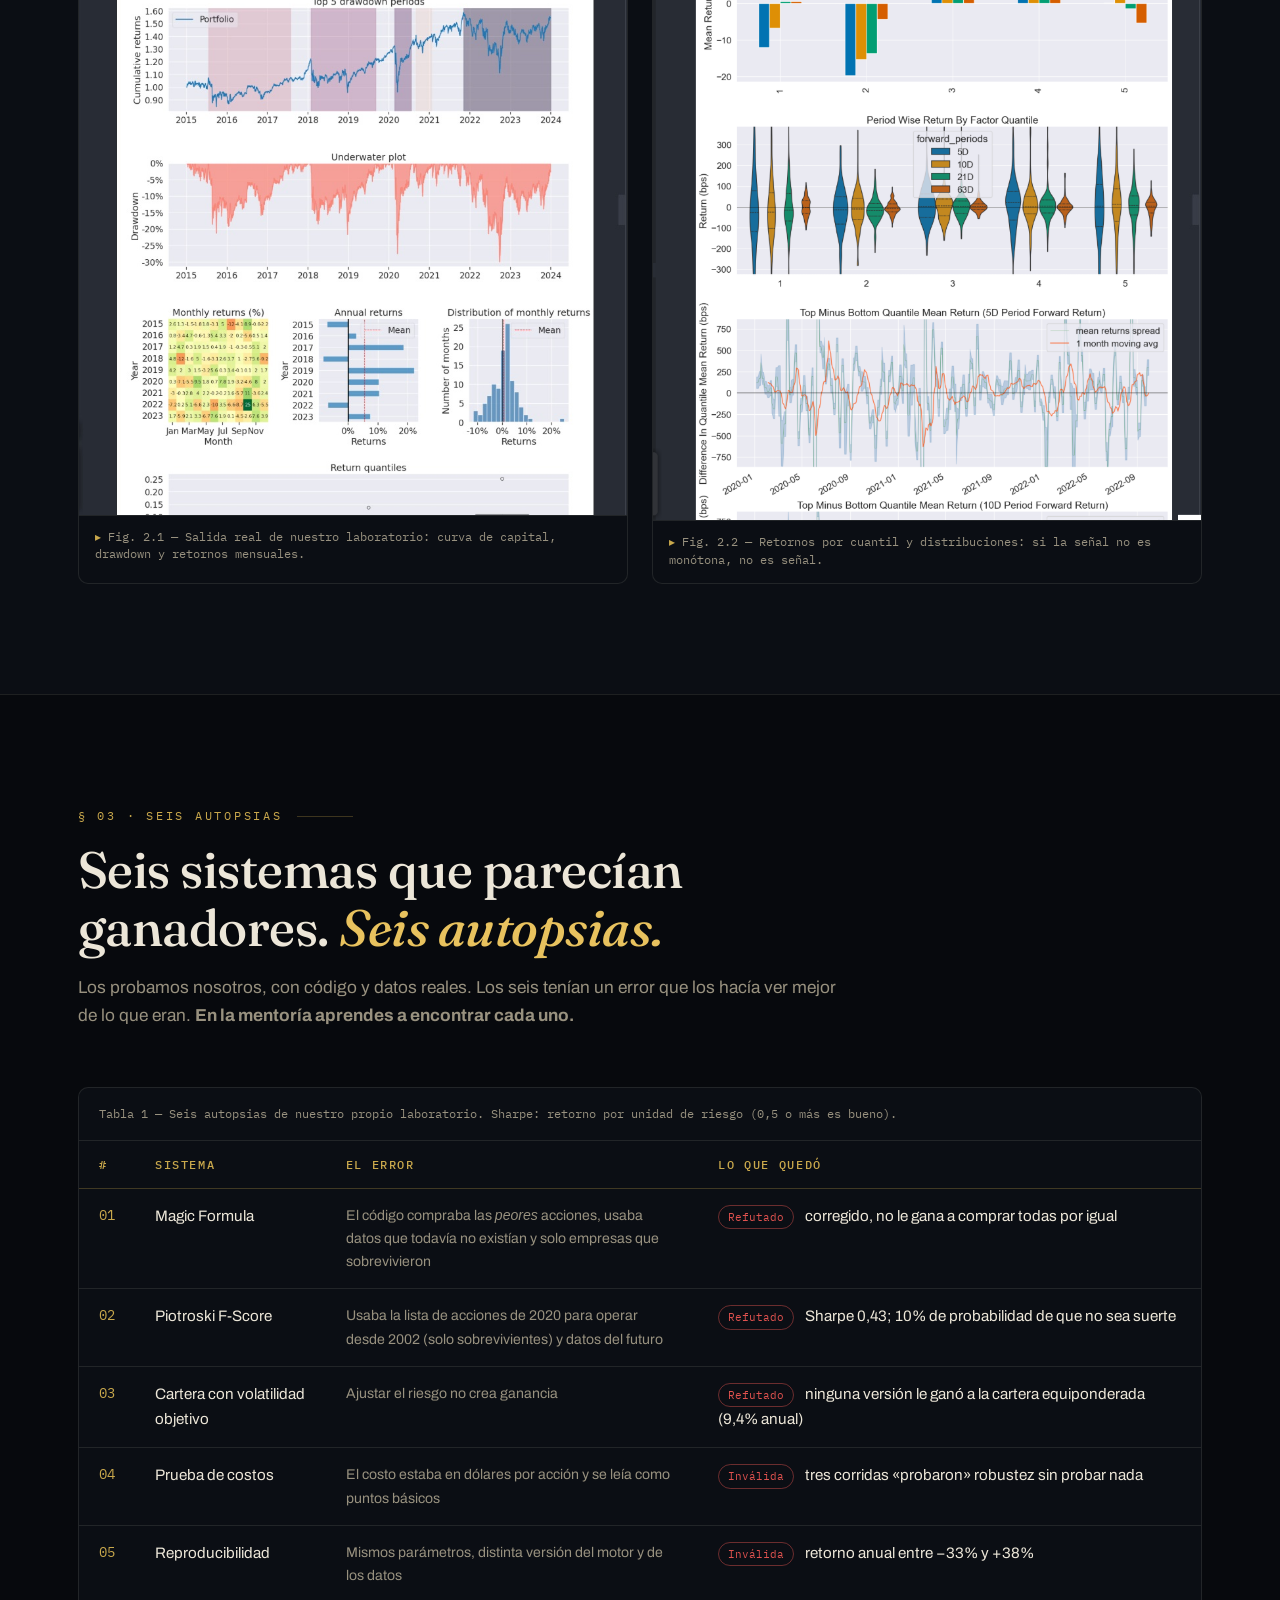
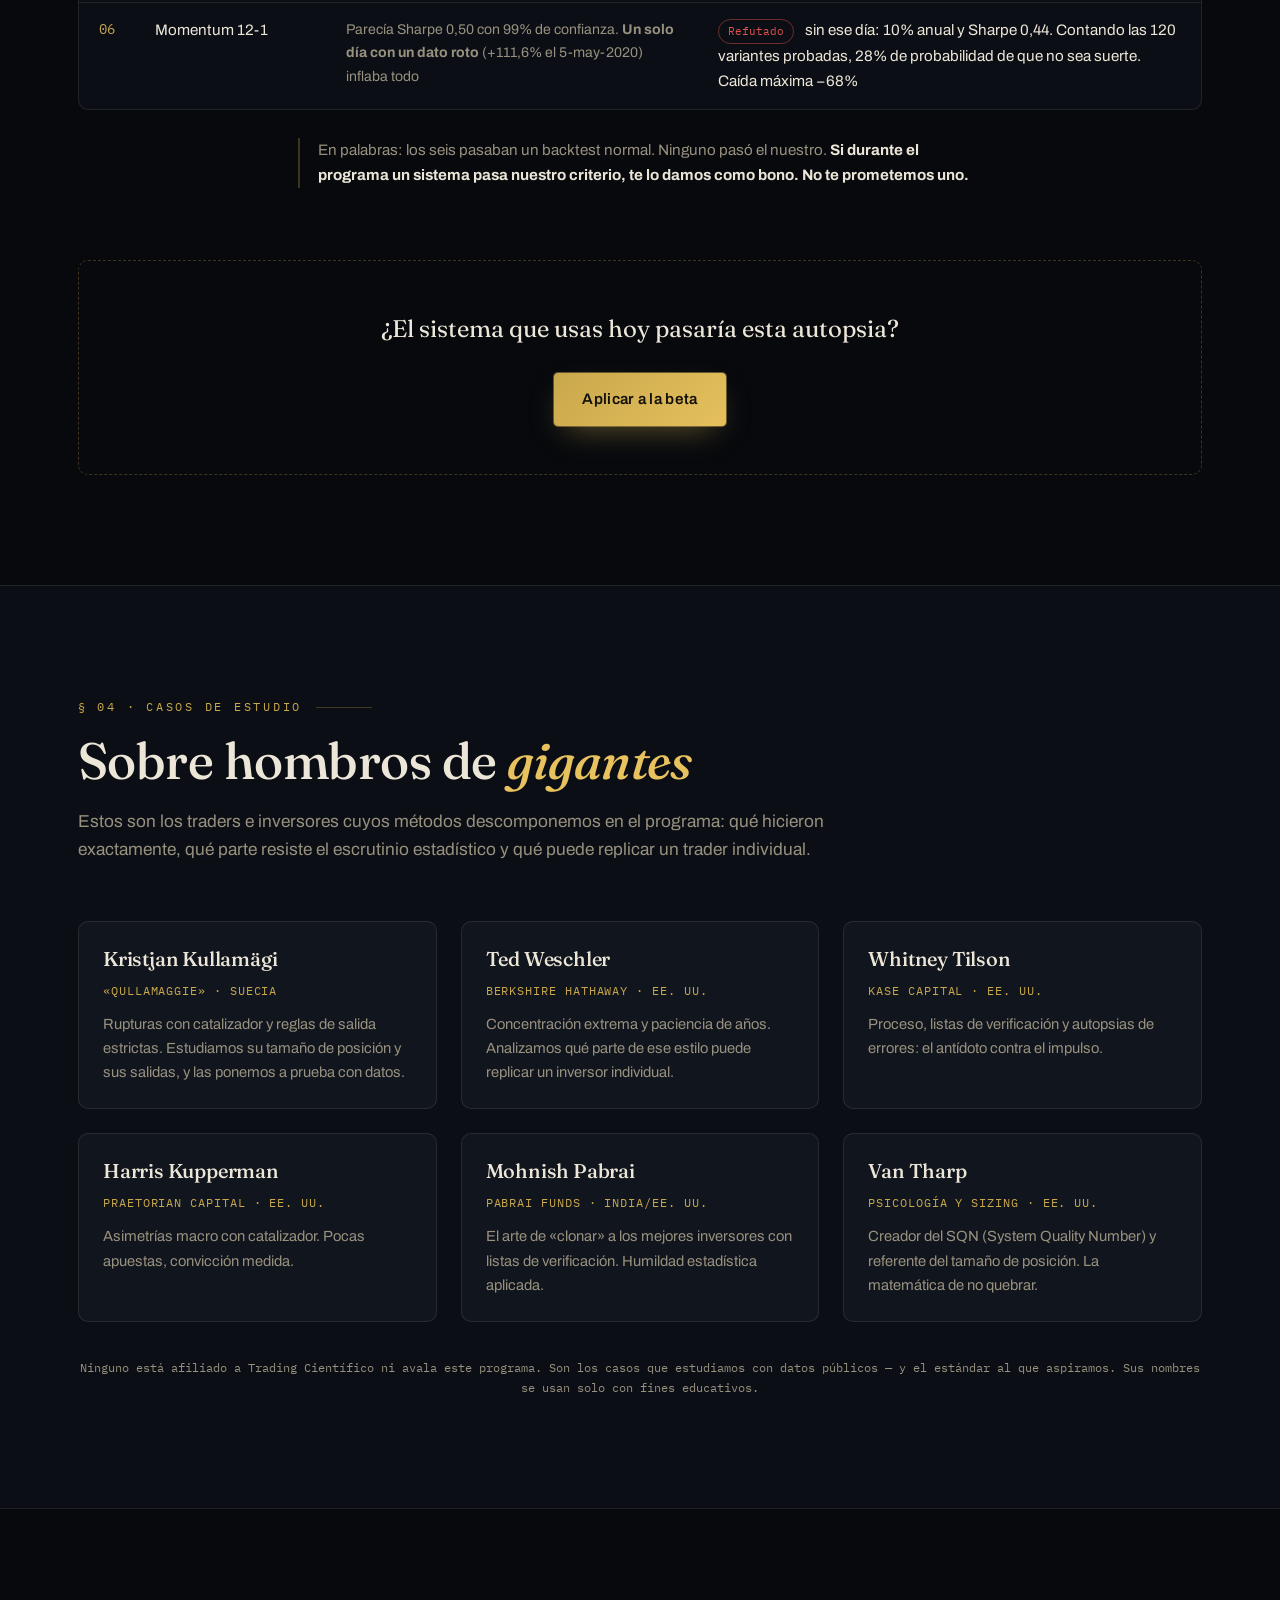
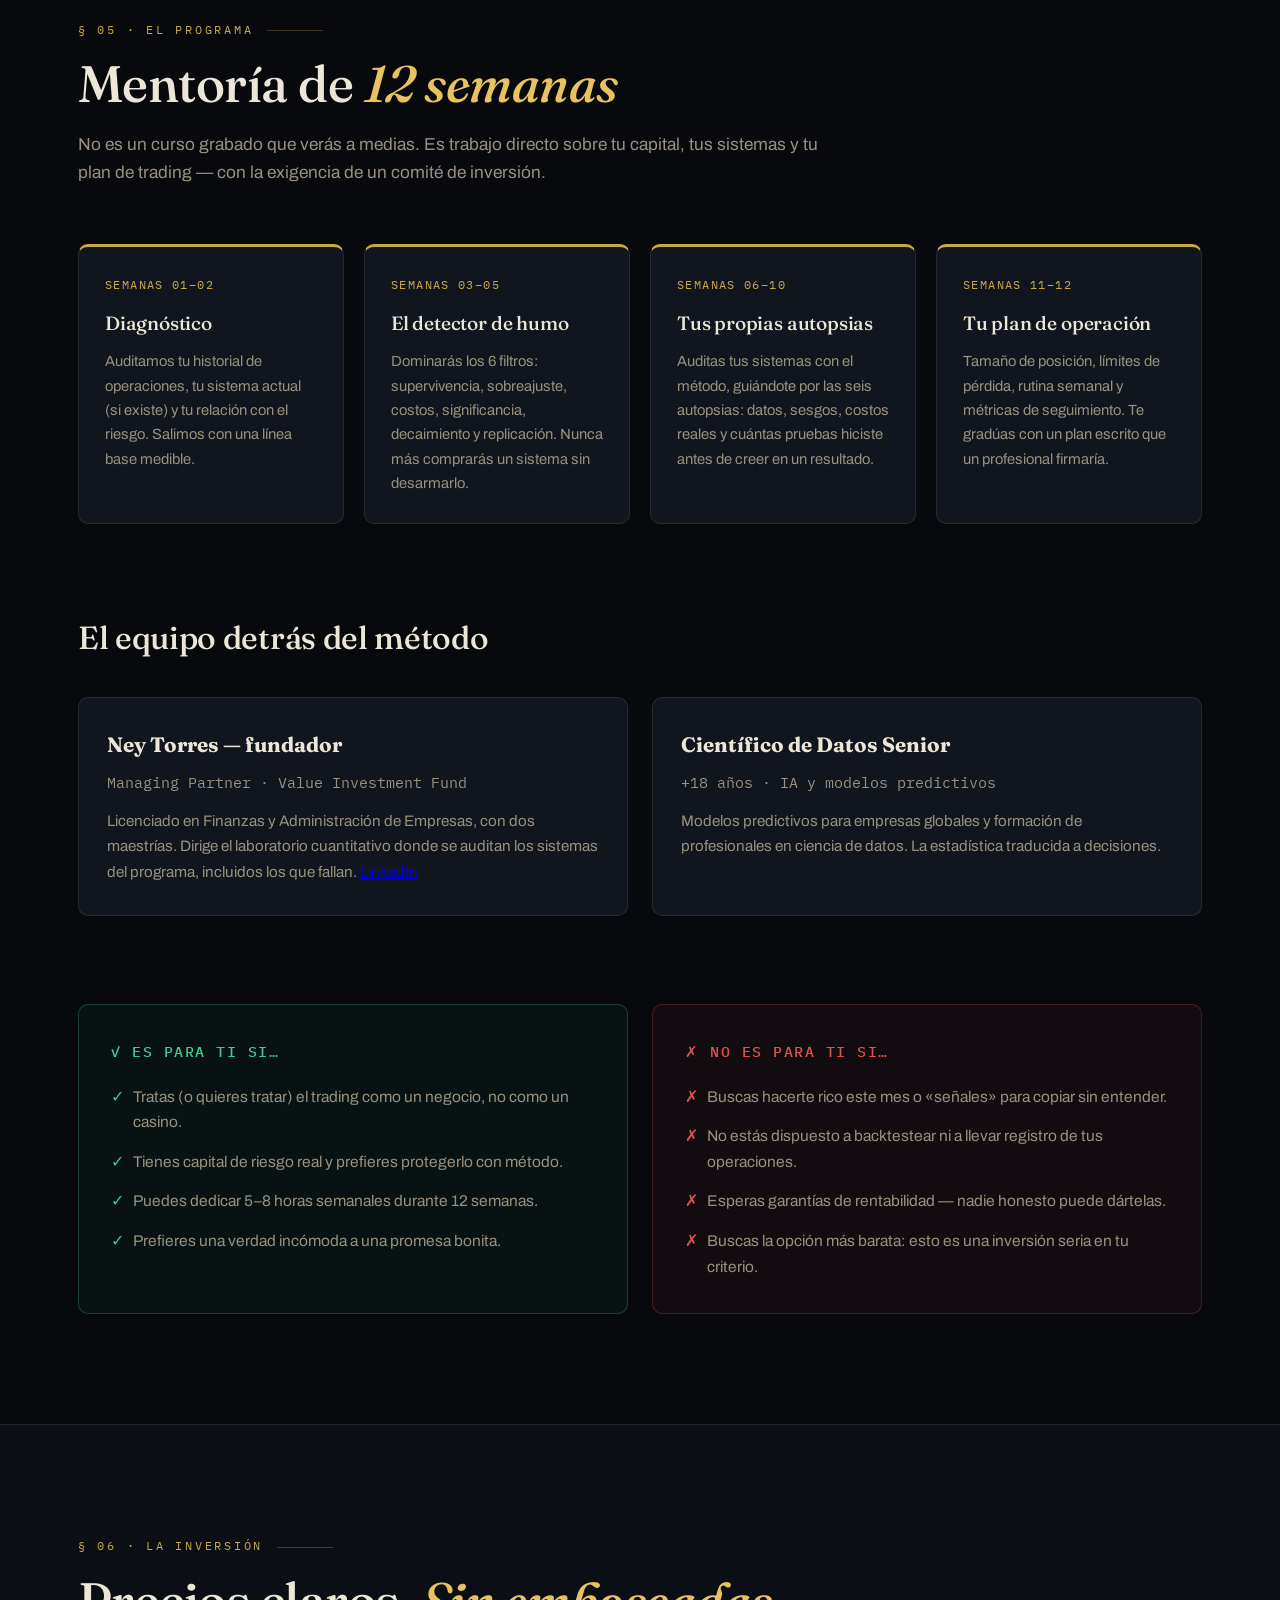
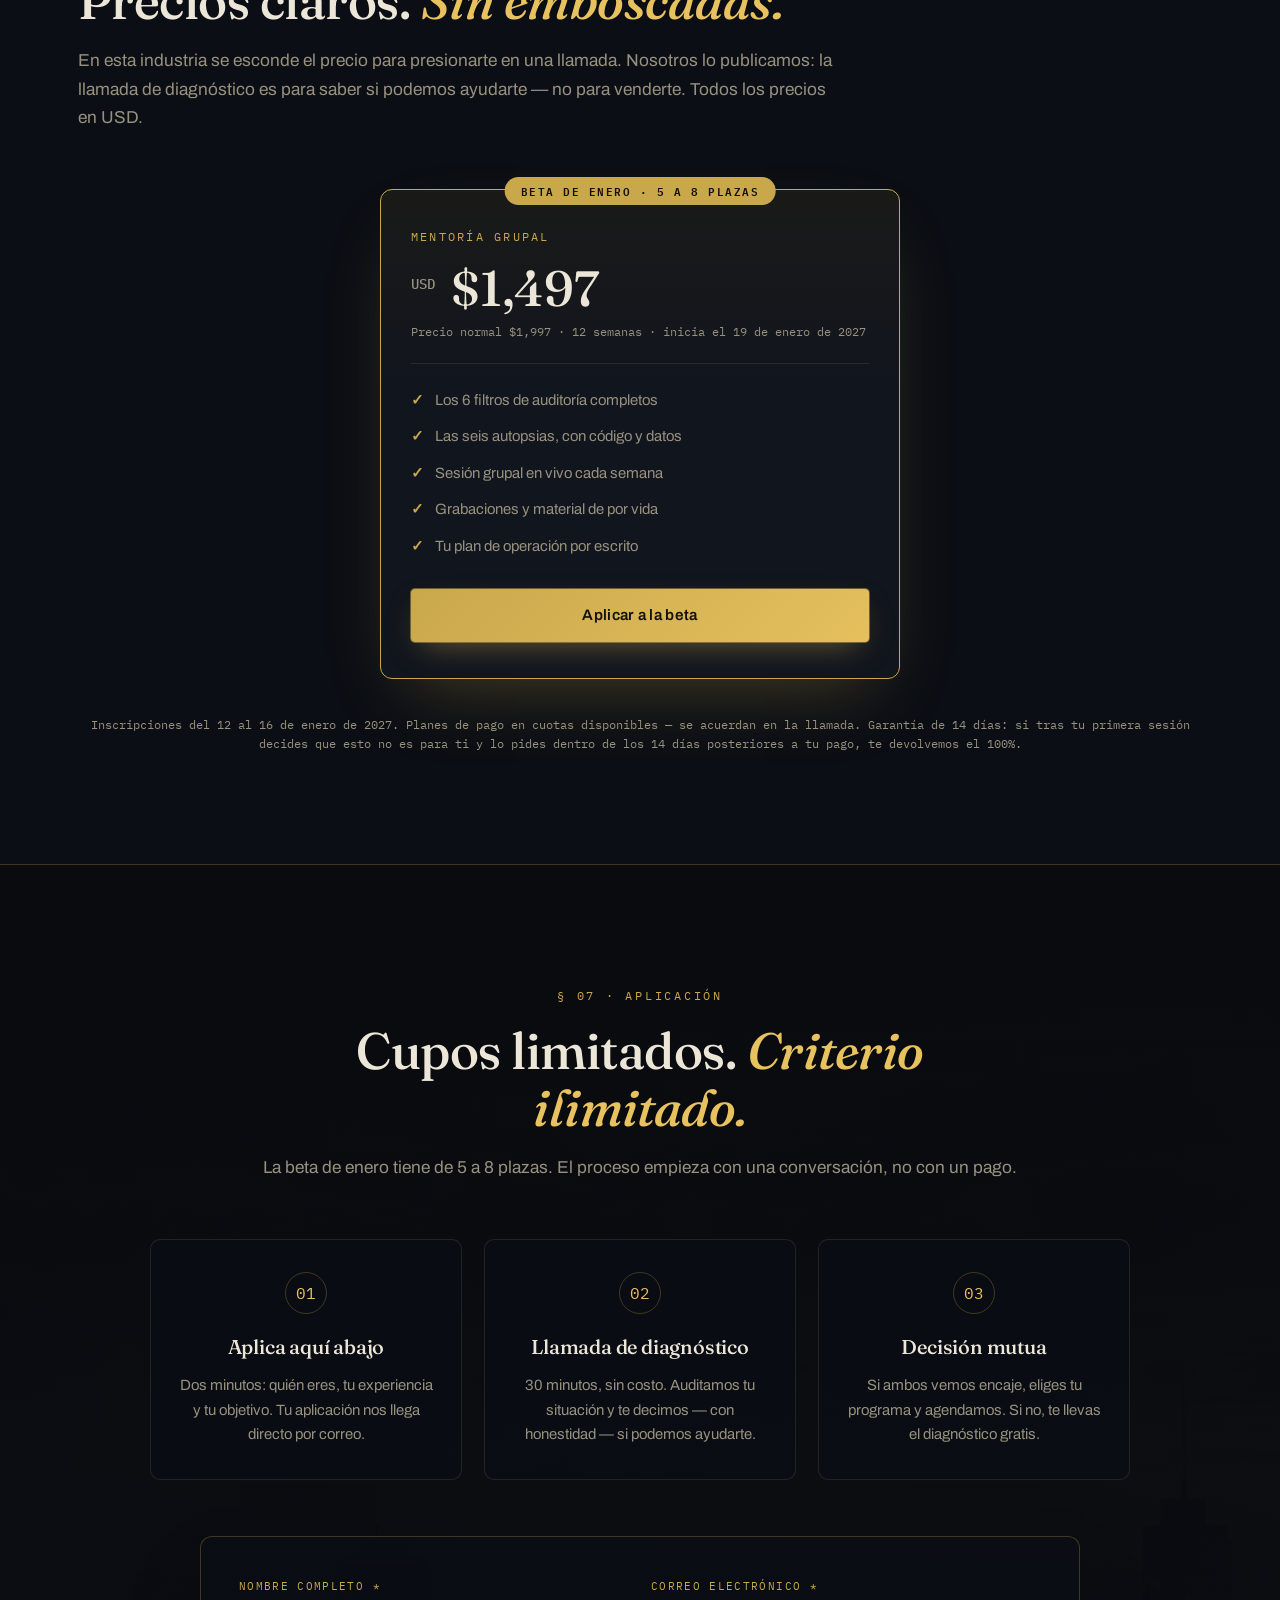
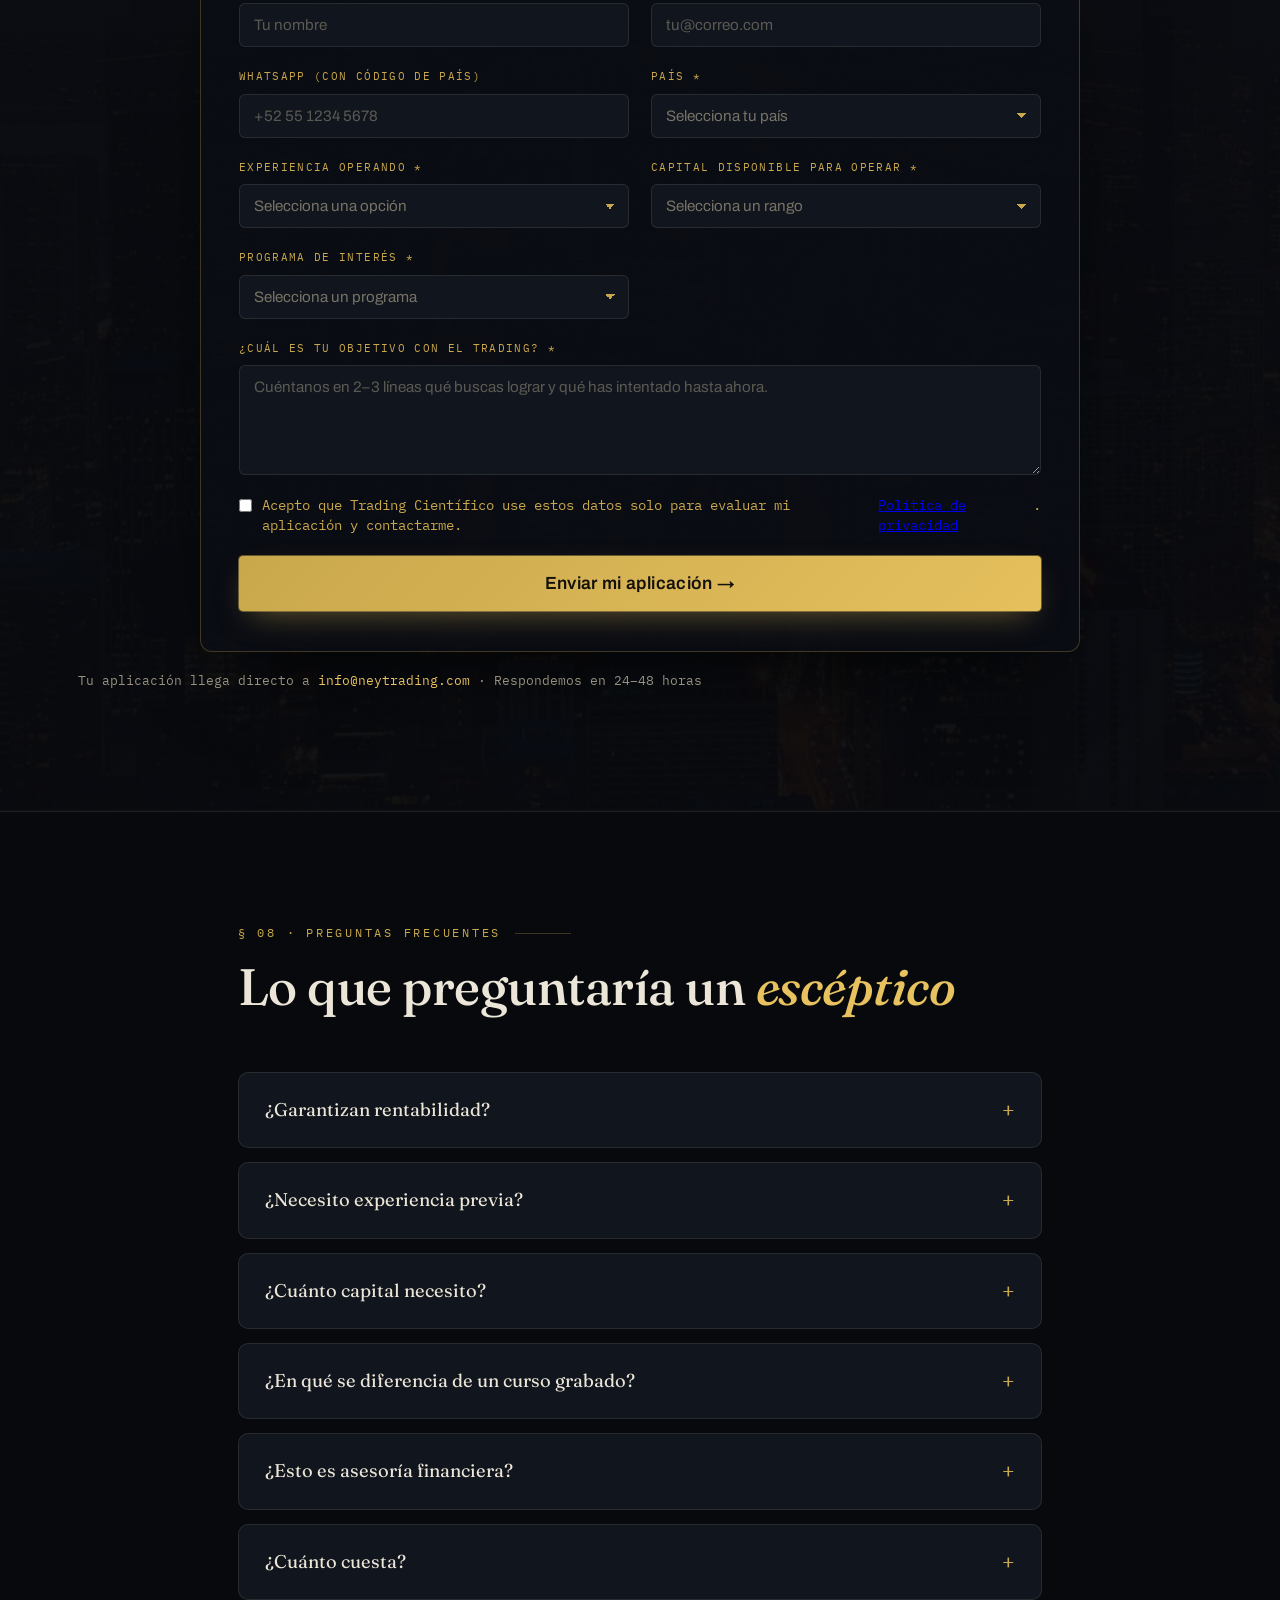
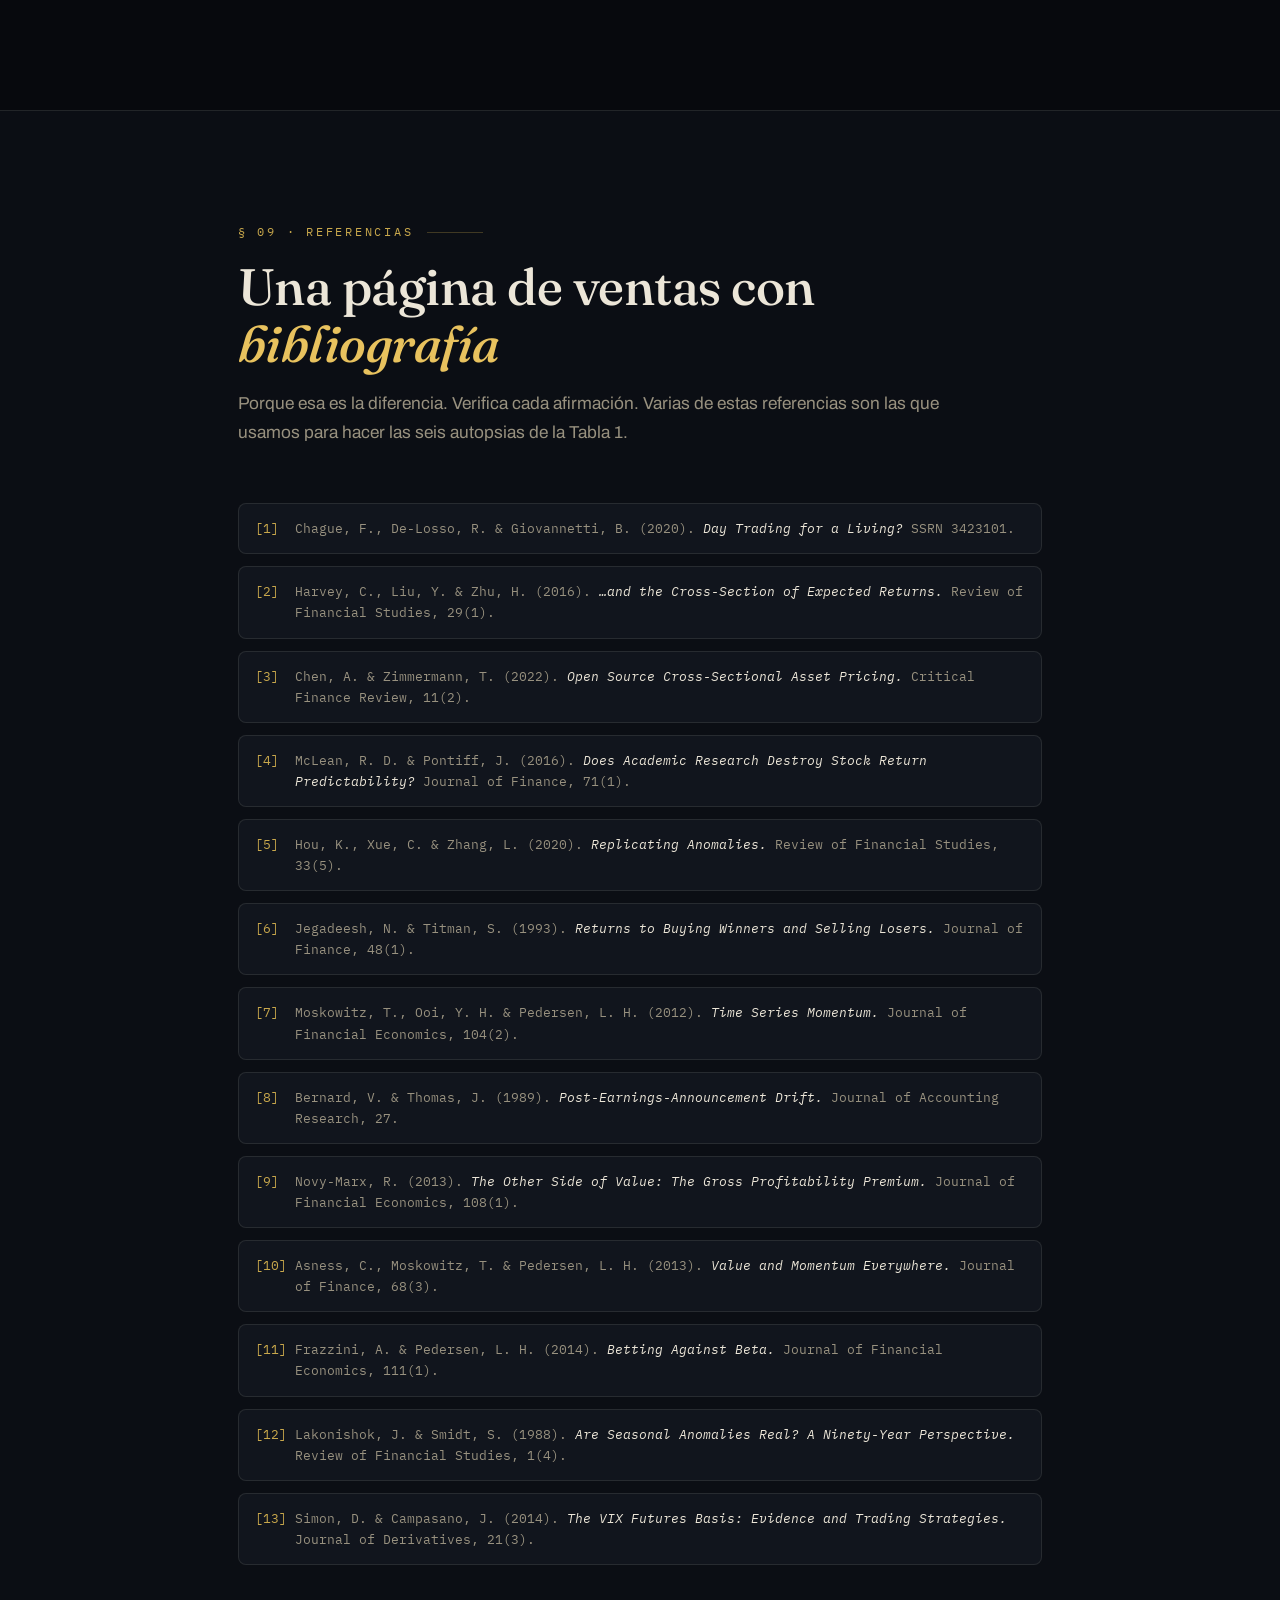
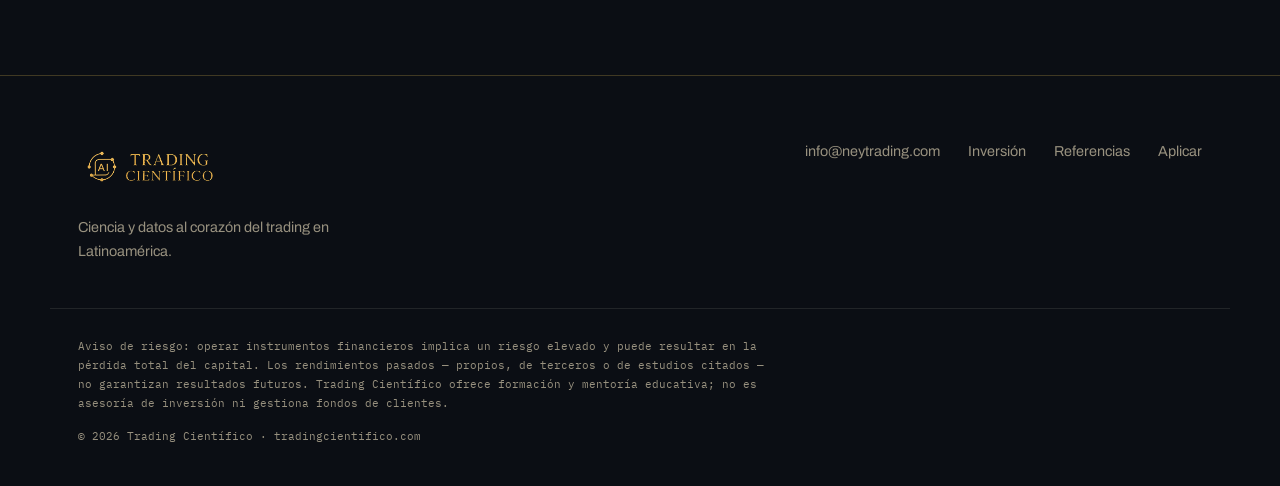
==== commit 5c7423e2: "Reposicionamiento: método de validación con seis autopsias, oferta única beta $1,497, simulador al h" ====
--- a/index.html
+++ b/index.html
@@ -4,12 +4,12 @@
   <meta charset="UTF-8">
   <meta name="viewport" content="width=device-width, initial-scale=1.0">
   <title>Trading Científico — Mentoría de trading basada en evidencia | Latinoamérica</title>
-  <meta name="description" content="Mentoría de élite para traders de Latinoamérica. Aprende a auditar cualquier sistema de trading con rigor científico y domina los 10 sistemas que la evidencia respalda en la última década.">
+  <meta name="description" content="Mentoría de élite para traders de Latinoamérica. Aprende a auditar cualquier sistema de trading con datos: seis autopsias reales de sistemas que parecían ganadores. Beta de enero, 5 a 8 plazas.">
   <link rel="canonical" href="https://www.tradingcientifico.com/">
   <meta property="og:type" content="website">
   <meta property="og:locale" content="es_LA">
   <meta property="og:title" content="Trading Científico — El trading no necesita más gurús. Necesita ciencia.">
-  <meta property="og:description" content="Aprende a distinguir un sistema real de uno inventado — y domina los 10 que funcionaron la última década. Mentoría 1-a-1 para Latinoamérica.">
+  <meta property="og:description" content="Aprende a detectar el backtest que te iba a hacer perder plata, antes de arriesgarla. Mentoría de 12 semanas para Latinoamérica.">
   <meta property="og:image" content="https://www.tradingcientifico.com/assets/img/og.jpg">
   <meta property="og:url" content="https://www.tradingcientifico.com/">
   <meta name="twitter:card" content="summary_large_image">
@@ -31,7 +31,7 @@
       </a>
       <nav class="nav__links" aria-label="Navegación principal">
         <a href="#metodo">El método</a>
-        <a href="#sistemas">Los 10 sistemas</a>
+        <a href="#sistemas">Autopsias</a>
         <a href="#simulador">Simulador</a>
         <a href="#programa">Programa</a>
         <a href="#inversion">Inversión</a>
@@ -48,21 +48,21 @@
     <div class="wrap hero__grid">
       <div class="hero__copy">
         <p class="kicker reveal">Mentoría basada en evidencia · Latinoamérica</p>
-        <h1 class="hero__title reveal d1">El trading no necesita más gurús.<br><em>Necesita ciencia.</em></h1>
+        <h1 class="hero__title reveal d1">¿Le ganarías a Kullamägi<br><em>en 10 trades?</em></h1>
         <p class="hero__sub reveal d2">
-          Te enseñamos a auditar cualquier sistema de trading con el rigor de un científico de datos
-          — y a dominar los <strong>10 sistemas que la evidencia académica respalda</strong> en la última década.
-          Sin promesas mágicas. Con bibliografía.
+          El 97% de los day traders persistentes pierde dinero. En 12 semanas te enseñamos a
+          <strong>detectar el backtest que te iba a hacer perder plata, antes de arriesgarla</strong>.
+          Con datos, no con corazonadas.
         </p>
         <div class="hero__cta reveal d3">
-          <a class="btn btn--gold" href="#aplicar">Aplicar a la mentoría</a>
-          <a class="btn btn--ghost" href="#sistemas">Ver la evidencia ↓</a>
+          <a class="btn btn--gold" href="https://azar.tradingcientifico.com/#kulla">Juega 10 trades gratis →</a>
+          <a class="btn btn--ghost" href="#aplicar">Aplicar a la beta · 5 a 8 plazas</a>
         </div>
         <ul class="hero__stats reveal d4">
           <li><span class="num mono" data-count="97" data-suffix="%">97%</span><span class="lbl">de day traders persistentes pierde<sup><a href="#ref-1">1</a></sup></span></li>
           <li><span class="num mono">t &gt; 3.0</span><span class="lbl">nuestro estándar de evidencia<sup><a href="#ref-2">2</a></sup></span></li>
           <li><span class="num mono" data-count="331">331</span><span class="lbl">anomalías replicadas en abierto<sup><a href="#ref-3">3</a></sup></span></li>
-          <li><span class="num mono" data-count="10">10</span><span class="lbl">sistemas que sobrevivieron la década</span></li>
+          <li><span class="num mono" data-count="6">6</span><span class="lbl">sistemas autopsiados con datos reales</span></li>
         </ul>
       </div>
       <figure class="hero__chart reveal d2" aria-label="Curva de capital ilustrativa de un sistema sistemático">
@@ -92,9 +92,26 @@
             <text class="chart__ann chart__ann--gold mono" x="470" y="40" text-anchor="middle">sistema</text>
             <text class="chart__ann mono" x="500" y="172" text-anchor="middle">índice</text>
           </svg>
-          <figcaption class="fig mono">Fig. 0 — Curva de capital ilustrativa de uno de los 10 sistemas, con su drawdown a la vista. Si alguien te muestra una curva sin caídas, te está mintiendo.</figcaption>
+          <figcaption class="fig mono">Fig. 0 — Curva de capital ilustrativa, con su caída máxima a la vista. Si alguien te muestra una curva sin caídas, te está mintiendo.</figcaption>
         </div>
       </figure>
+    </div>
+  </section>
+
+  <section class="section" id="simulador">
+    <div class="wrap">
+      <header class="sec-head reveal">
+        <p class="sec-num mono">Simulador · Práctica deliberada</p>
+        <h2>¿Le ganas al <em>azar</em>?</h2>
+        <p class="sec-lead">Nuevo: decide lo que decidió Kristjan Kullamägi en 10 de sus trades reales de 2020. Ves el gráfico del día anterior, eliges comprar, ponerte corto o pasar, y al final sabes cuántas veces coincidiste con él.</p>
+        <p class="sec-lead">400 rupturas reales de acciones de EE. UU. (2022–2026). Ves el gráfico hasta el día de la ruptura, con su ADR, su volumen y las medias de 10 y 20 días, y decides si compras o pasas. El resultado sale de las reglas de salida de Kullamägi: stop a ½ ADR, venta de 1/3 al cierre del día 3, stop a la entrada y el resto al primer cierre bajo la media de 10 días. Todo medido en R y comparado con comprar al azar.</p>
+      </header>
+      <p class="reveal" style="display:flex;flex-wrap:wrap;gap:12px">
+        <a class="btn btn--gold" href="https://azar.tradingcientifico.com/#kulla">Juega 10 trades de Kullamägi gratis</a>
+        <a class="btn btn--ghost" href="https://azar.tradingcientifico.com/#demo">Probar la demo de rupturas</a>
+        <a class="btn btn--ghost" href="https://azar.tradingcientifico.com/#alumnos">Entrar como alumno</a>
+      </p>
+      <p class="giants__legal mono reveal">Comprando las 400 sin criterio, el promedio fue −1,04R por trade y solo 16,5% ganaron. El simulador completo viene incluido en el programa. Resultados históricos simulados con datos diarios de Financial Modeling Prep; no son recomendación de inversión.</p>
     </div>
   </section>
 
@@ -205,44 +222,35 @@
   <section class="section" id="sistemas">
     <div class="wrap">
       <header class="sec-head reveal">
-        <p class="sec-num mono">§ 03 · Los resultados</p>
-        <h2>Los 10 sistemas que <em>sí</em> sobrevivieron la década</h2>
-        <p class="sec-lead">Existen, están publicados y los verás funcionando. Pero no diremos sus nombres aquí —
-        y la razón es la misma ciencia que enseñamos: cuando una estrategia se populariza, su retorno decae un
-        58% en promedio.<sup><a href="#ref-4">4</a></sup> Lo que sí mostramos: su evidencia, su año de publicación
-        y qué tan robusto sigue cada uno. <strong>Los nombres se revelan dentro de la mentoría.</strong></p>
+        <p class="sec-num mono">§ 03 · Seis autopsias</p>
+        <h2>Seis sistemas que parecían ganadores. <em>Seis autopsias.</em></h2>
+        <p class="sec-lead">Los probamos nosotros, con código y datos reales. Los seis tenían un error que los hacía ver
+        mejor de lo que eran. <strong>En la mentoría aprendes a encontrar cada uno.</strong></p>
       </header>
 
       <div class="table-scroll reveal">
         <table class="systable">
-          <caption class="mono">Tabla 1 — Los 10 sistemas del programa: evidencia y estado 2016–2025. Nombres reservados para alumnos.</caption>
+          <caption class="mono">Tabla 1 — Seis autopsias de nuestro propio laboratorio. Sharpe: retorno por unidad de riesgo (0,5 o más es bueno).</caption>
           <thead>
-            <tr><th class="mono">#</th><th>Sistema</th><th>Evidencia</th><th>Estado 2016–2025</th></tr>
+            <tr><th class="mono">#</th><th>Sistema</th><th>El error</th><th>Lo que quedó</th></tr>
           </thead>
           <tbody>
-            <tr><td class="mono">01</td><td><span class="sysname"><span class="sysname__blur" aria-hidden="true">Reservado para alumnos</span><span class="sr-only">Nombre reservado — se revela en la mentoría</span></span></td><td><span class="evid__blur" aria-hidden="true">Disciplina &amp; Paciencia (1993)</span><span class="evid__src mono">Journal de primer nivel · 1993</span></td><td><span class="tag tag--ok">Robusto</span> sobrevivió toda replicación independiente</td></tr>
-            <tr><td class="mono">02</td><td><span class="sysname"><span class="sysname__blur" aria-hidden="true">Se revela en la mentoría</span><span class="sr-only">Nombre reservado — se revela en la mentoría</span></span></td><td><span class="evid__blur" aria-hidden="true">Método, Datos &amp; Rigor (2012)</span><span class="evid__src mono">Journal de primer nivel · 2012</span></td><td><span class="tag tag--ok">Robusto</span> rentable en las crisis de 2020 y 2022</td></tr>
-            <tr><td class="mono">03</td><td><span class="sysname"><span class="sysname__blur" aria-hidden="true">Solo dentro del programa</span><span class="sr-only">Nombre reservado — se revela en la mentoría</span></span></td><td><span class="evid__blur" aria-hidden="true">Evidencia &amp; Asimetría (1989)</span><span class="evid__src mono">Journal de primer nivel · 1989</span></td><td><span class="tag tag--mid">Con matices</span> vivo donde pocos pueden operar</td></tr>
-            <tr><td class="mono">04</td><td><span class="sysname"><span class="sysname__blur" aria-hidden="true">La paciencia paga</span><span class="sr-only">Nombre reservado — se revela en la mentoría</span></span></td><td><span class="evid__blur" aria-hidden="true">Calma &amp; Proceso (2013)</span><span class="evid__src mono">Journal de primer nivel · 2013</span></td><td><span class="tag tag--ok">Robusto</span></td></tr>
-            <tr><td class="mono">05</td><td><span class="sysname"><span class="sysname__blur" aria-hidden="true">Pregunta en tu llamada</span><span class="sr-only">Nombre reservado — se revela en la mentoría</span></span></td><td><span class="evid__blur" aria-hidden="true">Sistema &amp; Criterio (2013)</span><span class="evid__src mono">Journal de primer nivel · 2013</span></td><td><span class="tag tag--ok">Robusto</span> se potencia en combinación</td></tr>
-            <tr><td class="mono">06</td><td><span class="sysname"><span class="sysname__blur" aria-hidden="true">Primero el método</span><span class="sr-only">Nombre reservado — se revela en la mentoría</span></span></td><td><span class="evid__blur" aria-hidden="true">Riesgo &amp; Medida (2014)</span><span class="evid__src mono">Journal de primer nivel · 2014</span></td><td><span class="tag tag--ok">Robusto</span> con control de costos</td></tr>
-            <tr><td class="mono">07</td><td><span class="sysname"><span class="sysname__blur" aria-hidden="true">Los atajos no existen</span><span class="sr-only">Nombre reservado — se revela en la mentoría</span></span></td><td><span class="evid__blur" aria-hidden="true">Orden &amp; Constancia (1988)</span><span class="evid__src mono">Journal de primer nivel · 1988</span></td><td><span class="tag tag--ok">Persistente</span> en índices</td></tr>
-            <tr><td class="mono">08</td><td><span class="sysname"><span class="sysname__blur" aria-hidden="true">Confidencial por diseño</span><span class="sr-only">Nombre reservado — se revela en la mentoría</span></span></td><td><span class="evid__blur" aria-hidden="true">Series &amp; Retornos (varios)</span><span class="evid__src mono">Literatura académica · 30+ años</span></td><td><span class="tag tag--mid">Cíclico</span> exige ejecución barata</td></tr>
-            <tr><td class="mono">09</td><td><span class="sysname"><span class="sysname__blur" aria-hidden="true">El que todos quieren</span><span class="sr-only">Nombre reservado — se revela en la mentoría</span></span></td><td><span class="evid__blur" aria-hidden="true">Bitácora &amp; Pantalla (2011–19)</span><span class="evid__src mono">Caso real documentado · 2011–2019</span></td><td><span class="tag tag--mid">Sistematizable</span> con reglas estrictas</td></tr>
-            <tr><td class="mono">10</td><td><span class="sysname"><span class="sysname__blur" aria-hidden="true">El más peligroso de los diez</span><span class="sr-only">Nombre reservado — se revela en la mentoría</span></span></td><td><span class="evid__blur" aria-hidden="true">Colas &amp; Volatilidad (2014)</span><span class="evid__src mono">Journal especializado · 2014</span></td><td><span class="tag tag--warn">Riesgo alto</span> requiere control de colas</td></tr>
+            <tr><td class="mono">01</td><td>Magic Formula</td><td>El código compraba las <em>peores</em> acciones, usaba datos que todavía no existían y solo empresas que sobrevivieron</td><td><span class="tag tag--warn">Refutado</span> corregido, no le gana a comprar todas por igual</td></tr>
+            <tr><td class="mono">02</td><td>Piotroski F-Score</td><td>Usaba la lista de acciones de 2020 para operar desde 2002 (solo sobrevivientes) y datos del futuro</td><td><span class="tag tag--warn">Refutado</span> Sharpe 0,43; 10% de probabilidad de que no sea suerte</td></tr>
+            <tr><td class="mono">03</td><td>Cartera con volatilidad objetivo</td><td>Ajustar el riesgo no crea ganancia</td><td><span class="tag tag--warn">Refutado</span> ninguna versión le ganó a la cartera equiponderada (9,4% anual)</td></tr>
+            <tr><td class="mono">04</td><td>Prueba de costos</td><td>El costo estaba en dólares por acción y se leía como puntos básicos</td><td><span class="tag tag--warn">Inválida</span> tres corridas «probaron» robustez sin probar nada</td></tr>
+            <tr><td class="mono">05</td><td>Reproducibilidad</td><td>Mismos parámetros, distinta versión del motor y de los datos</td><td><span class="tag tag--warn">Inválida</span> retorno anual entre −33% y +38%</td></tr>
+            <tr><td class="mono">06</td><td>Momentum 12-1</td><td>Parecía Sharpe 0,50 con 99% de confianza. <strong>Un solo día con un dato roto</strong> (+111,6% el 5-may-2020) inflaba todo</td><td><span class="tag tag--warn">Refutado</span> sin ese día: 10% anual y Sharpe 0,44. Contando las 120 variantes probadas, 28% de probabilidad de que no sea suerte. Caída máxima −68%</td></tr>
           </tbody>
         </table>
       </div>
 
-      <p class="systable__note reveal">Nota honesta: «robusto» no significa «gana todos los meses». Significa que la prima existe,
-      sobrevivió replicaciones independientes y compensa sus drawdowns a quien la ejecuta con disciplina.
-      La bibliografía completa sigue publicada al final de esta página — <strong>qué paper corresponde a qué sistema
-      es parte de lo que descubrirás adentro.</strong> Y también verás los sistemas que <strong>no</strong> pasaron
-      el filtro, para que nadie vuelva a vendértelos.</p>
+      <p class="systable__note reveal">En palabras: los seis pasaban un backtest normal. Ninguno pasó el nuestro.
+      <strong>Si durante el programa un sistema pasa nuestro criterio, te lo damos como bono. No te prometemos uno.</strong></p>
 
       <div class="midcta reveal">
-        <p>¿Quieres saber cuáles son — y si el que usas hoy está en la lista?</p>
-        <a class="btn btn--gold" href="#aplicar">Aplicar a la mentoría</a>
+        <p>¿El sistema que usas hoy pasaría esta autopsia?</p>
+        <a class="btn btn--gold" href="#aplicar">Aplicar a la beta</a>
       </div>
     </div>
   </section>
@@ -295,29 +303,13 @@
   </section>
 
   <!-- ====== SIMULADOR ====== -->
-  <section class="section" id="simulador">
-    <div class="wrap">
-      <header class="sec-head reveal">
-        <p class="sec-num mono">Simulador · Práctica deliberada</p>
-        <h2>¿Le ganas al <em>azar</em>?</h2>
-        <p class="sec-lead">Nuevo: decide lo que decidió Kristjan Kullamägi en 10 de sus trades reales de 2020. Ves el gráfico del día anterior, eliges comprar, ponerte corto o pasar, y al final sabes cuántas veces coincidiste con él.</p>
-        <p class="sec-lead">400 rupturas reales de acciones de EE. UU. (2022–2026). Ves el gráfico hasta el día de la ruptura, con su ADR, su volumen y las medias de 10 y 20 días, y decides si compras o pasas. El resultado sale de las reglas de salida de Kullamägi: stop a ½ ADR, venta de 1/3 al cierre del día 3, stop a la entrada y el resto al primer cierre bajo la media de 10 días. Todo medido en R y comparado con comprar al azar.</p>
-      </header>
-      <p class="reveal" style="display:flex;flex-wrap:wrap;gap:12px">
-        <a class="btn btn--gold" href="https://azar.tradingcientifico.com/#kulla">Juega 10 trades de Kullamägi gratis</a>
-        <a class="btn btn--ghost" href="https://azar.tradingcientifico.com/#demo">Probar la demo de rupturas</a>
-        <a class="btn btn--ghost" href="https://azar.tradingcientifico.com/#alumnos">Entrar como alumno</a>
-      </p>
-      <p class="giants__legal mono reveal">Comprando las 400 sin criterio, el promedio fue −1,04R por trade y solo 16,5% ganaron. El simulador completo viene incluido en el programa. Resultados históricos simulados con datos diarios de Financial Modeling Prep; no son recomendación de inversión.</p>
-    </div>
-  </section>
 
   <!-- ====== PROGRAMA ====== -->
   <section class="section" id="programa">
     <div class="wrap">
       <header class="sec-head reveal">
         <p class="sec-num mono">§ 05 · El programa</p>
-        <h2>Mentoría 1-a-1 de <em>12 semanas</em></h2>
+        <h2>Mentoría de <em>12 semanas</em></h2>
         <p class="sec-lead">No es un curso grabado que verás a medias. Es trabajo directo sobre tu capital, tus sistemas
         y tu plan de trading — con la exigencia de un comité de inversión.</p>
       </header>
@@ -331,17 +323,17 @@
         <li class="reveal d1">
           <span class="phases__wk mono">Semanas 03–05</span>
           <h3>El detector de humo</h3>
-          <p>Dominarás los 6 filtros: supervivencia, overfitting, costos, significancia, decaimiento y replicación. Nunca más comprarás un sistema sin desarmarlo.</p>
+          <p>Dominarás los 6 filtros: supervivencia, sobreajuste, costos, significancia, decaimiento y replicación. Nunca más comprarás un sistema sin desarmarlo.</p>
         </li>
         <li class="reveal d2">
           <span class="phases__wk mono">Semanas 06–10</span>
-          <h3>Los 10 sistemas</h3>
-          <p>Uno a uno: lógica económica, evidencia, parámetros, costos reales y en qué mercados de LatAm y EE. UU. se ejecutan mejor. Eliges 2–3 para tu arsenal.</p>
+          <h3>Tus propias autopsias</h3>
+          <p>Auditas tus sistemas con el método, guiándote por las seis autopsias: datos, sesgos, costos reales y cuántas pruebas hiciste antes de creer en un resultado.</p>
         </li>
         <li class="reveal d3">
           <span class="phases__wk mono">Semanas 11–12</span>
           <h3>Tu plan de operación</h3>
-          <p>Position sizing, límites de pérdida, rutina semanal y métricas de seguimiento. Te gradúas con un plan escrito que un profesional firmaría.</p>
+          <p>Tamaño de posición, límites de pérdida, rutina semanal y métricas de seguimiento. Te gradúas con un plan escrito que un profesional firmaría.</p>
         </li>
       </ol>
 
@@ -394,53 +386,24 @@
         la llamada de diagnóstico es para saber si podemos ayudarte — no para venderte. Todos los precios en USD.</p>
       </header>
 
-      <div class="pricing">
-        <article class="price reveal">
-          <p class="price__name mono">Grupal</p>
-          <p class="price__amount"><span class="price__cur mono">USD</span> $1,997</p>
-          <p class="price__terms mono">12 semanas · cohorte de máx. 12 personas</p>
+      <div class="pricing pricing--single">
+        <article class="price price--star reveal">
+          <p class="price__badge mono">Beta de enero · 5 a 8 plazas</p>
+          <p class="price__name mono">Mentoría grupal</p>
+          <p class="price__amount"><span class="price__cur mono">USD</span> $1,497</p>
+          <p class="price__terms mono">Precio normal $1,997 · 12 semanas · inicia el 19 de enero de 2027</p>
           <ul class="price__list">
             <li>Los 6 filtros de auditoría completos</li>
-            <li>Los 10 sistemas, revelados uno a uno</li>
+            <li>Las seis autopsias, con código y datos</li>
             <li>Sesión grupal en vivo cada semana</li>
             <li>Grabaciones y material de por vida</li>
-            <li>Comunidad privada de alumnos</li>
+            <li>Tu plan de operación por escrito</li>
           </ul>
-          <a class="btn btn--ghost price__cta" href="#aplicar">Aplicar al grupal</a>
-        </article>
-
-        <article class="price price--star reveal d1">
-          <p class="price__badge mono">El más elegido</p>
-          <p class="price__name mono">Mentoría · 1-a-1</p>
-          <p class="price__amount"><span class="price__cur mono">USD</span> $4,997</p>
-          <p class="price__terms mono">12 semanas · trabajo directo contigo</p>
-          <ul class="price__list">
-            <li>Todo lo del programa grupal</li>
-            <li>12 sesiones individuales 1-a-1</li>
-            <li>Auditoría de tu historial y tu sistema actual</li>
-            <li>Tu plan de trading personal, por escrito</li>
-            <li>Revisión de tus backtests entre sesiones</li>
-            <li>3 meses de seguimiento post-programa</li>
-          </ul>
-          <a class="btn btn--gold price__cta" href="#aplicar">Aplicar a la mentoría</a>
-        </article>
-
-        <article class="price reveal d2">
-          <p class="price__name mono">Élite</p>
-          <p class="price__amount"><span class="price__cur mono">USD</span> $9,997</p>
-          <p class="price__terms mono">6 meses · nivel profesional</p>
-          <ul class="price__list">
-            <li>Todo lo de la mentoría 1-a-1</li>
-            <li>Construcción de tu propio sistema con nuestro stack cuantitativo</li>
-            <li>6 meses de acompañamiento directo</li>
-            <li>Revisión mensual de cartera durante 12 meses</li>
-            <li>Acceso prioritario al equipo</li>
-          </ul>
-          <a class="btn btn--ghost price__cta" href="#aplicar">Aplicar a Élite</a>
-        </article>
-      </div>
-
-      <p class="pricing__note mono reveal">Planes de pago en cuotas disponibles — se acuerdan en la llamada.
+          <a class="btn btn--gold price__cta" href="#aplicar">Aplicar a la beta</a>
+        </article>
+      </div>
+
+      <p class="pricing__note mono reveal">Inscripciones del 12 al 16 de enero de 2027. Planes de pago en cuotas disponibles — se acuerdan en la llamada.
       Garantía de 14 días: si tras tu primera sesión decides que esto no es para ti y lo pides dentro de los 14 días posteriores a tu pago, te devolvemos el 100%.</p>
     </div>
   </section>
@@ -452,7 +415,7 @@
       <header class="sec-head sec-head--center reveal">
         <p class="sec-num mono">§ 07 · Aplicación</p>
         <h2>Cupos limitados. <em>Criterio ilimitado.</em></h2>
-        <p class="sec-lead">La mentoría es 1-a-1 y abrimos pocas plazas por trimestre. El proceso empieza con una
+        <p class="sec-lead">La beta de enero tiene de 5 a 8 plazas. El proceso empieza con una
         conversación, no con un pago.</p>
       </header>
       <ol class="steps">
@@ -517,9 +480,7 @@
           <label class="mono" for="f-programa">Programa de interés *</label>
           <select id="f-programa" name="Programa" required>
             <option value="" disabled selected>Selecciona un programa</option>
-            <option>Grupal ($1,997)</option>
-            <option>Mentoría · 1-a-1 ($4,997)</option>
-            <option>Élite ($9,997)</option>
+            <option>Beta grupal de enero ($1,497)</option>
             <option>Aún no estoy seguro</option>
           </select>
         </div>
@@ -550,7 +511,7 @@
         <details>
           <summary>¿Garantizan rentabilidad?</summary>
           <p>No — y desconfía de quien lo haga: es la señal más fiable de fraude. Lo que garantizamos es un método verificable,
-          acompañamiento real 1-a-1 y que nunca más evaluarás un sistema «por fe».</p>
+          acompañamiento real y que nunca más evaluarás un sistema «por fe».</p>
         </details>
         <details>
           <summary>¿Necesito experiencia previa?</summary>
@@ -574,8 +535,8 @@
         </details>
         <details>
           <summary>¿Cuánto cuesta?</summary>
-          <p>Está publicado en esta página — sin emboscadas: $1,997 USD el programa grupal, $4,997 la mentoría 1-a-1
-          y $9,997 el nivel élite, con planes de pago en cuotas. La llamada de diagnóstico no es para presionarte:
+          <p>Está publicado en esta página — sin emboscadas: $1,497 USD la beta de enero (precio normal $1,997),
+          con planes de pago en cuotas. La llamada de diagnóstico no es para presionarte:
           es para saber si podemos ayudarte. Si buscas la opción más barata, con honestidad: no somos nosotros.</p>
         </details>
       </div>
@@ -588,8 +549,8 @@
       <header class="sec-head reveal">
         <p class="sec-num mono">§ 09 · Referencias</p>
         <h2>Una página de ventas con <em>bibliografía</em></h2>
-        <p class="sec-lead">Porque esa es la diferencia. Verifica cada afirmación. Y sí — entre estas referencias
-        están varios de los 10 sistemas de la Tabla 1. ¿Cuál es cuál? Eso se responde adentro.</p>
+        <p class="sec-lead">Porque esa es la diferencia. Verifica cada afirmación. Varias de estas referencias
+        son las que usamos para hacer las seis autopsias de la Tabla 1.</p>
       </header>
       <ol class="refs__list mono reveal">
         <li id="ref-1">Chague, F., De-Losso, R. &amp; Giovannetti, B. (2020). <em>Day Trading for a Living?</em> SSRN 3423101.</li>
--- a/assets/css/styles.css
+++ b/assets/css/styles.css
@@ -790,3 +790,4 @@
 /* consentimiento de datos del formulario */
 .appform__consent label{display:flex;gap:.6rem;align-items:flex-start;text-transform:none;letter-spacing:0;font-size:.85rem;line-height:1.5}
 .appform__consent input{margin-top:.25rem;flex:0 0 auto;width:auto}
+.pricing--single{grid-template-columns:minmax(0,520px);justify-content:center}
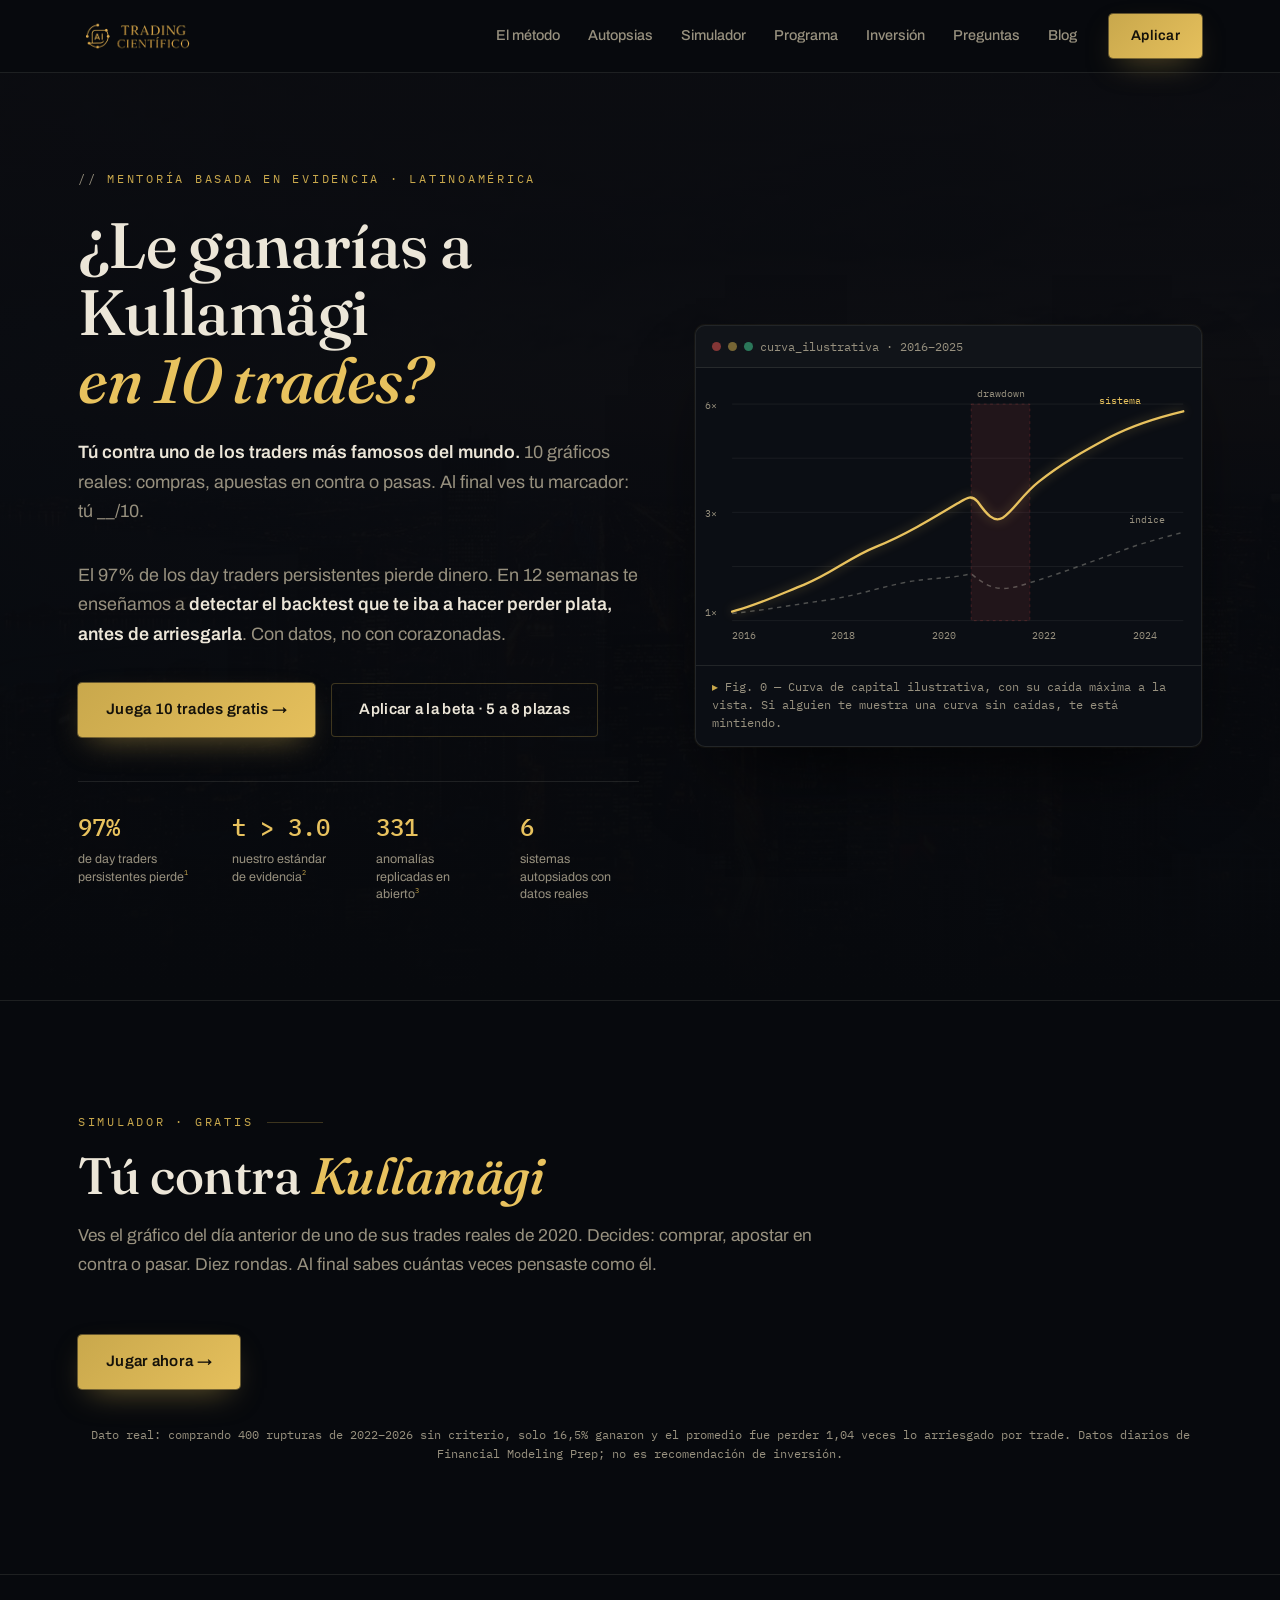
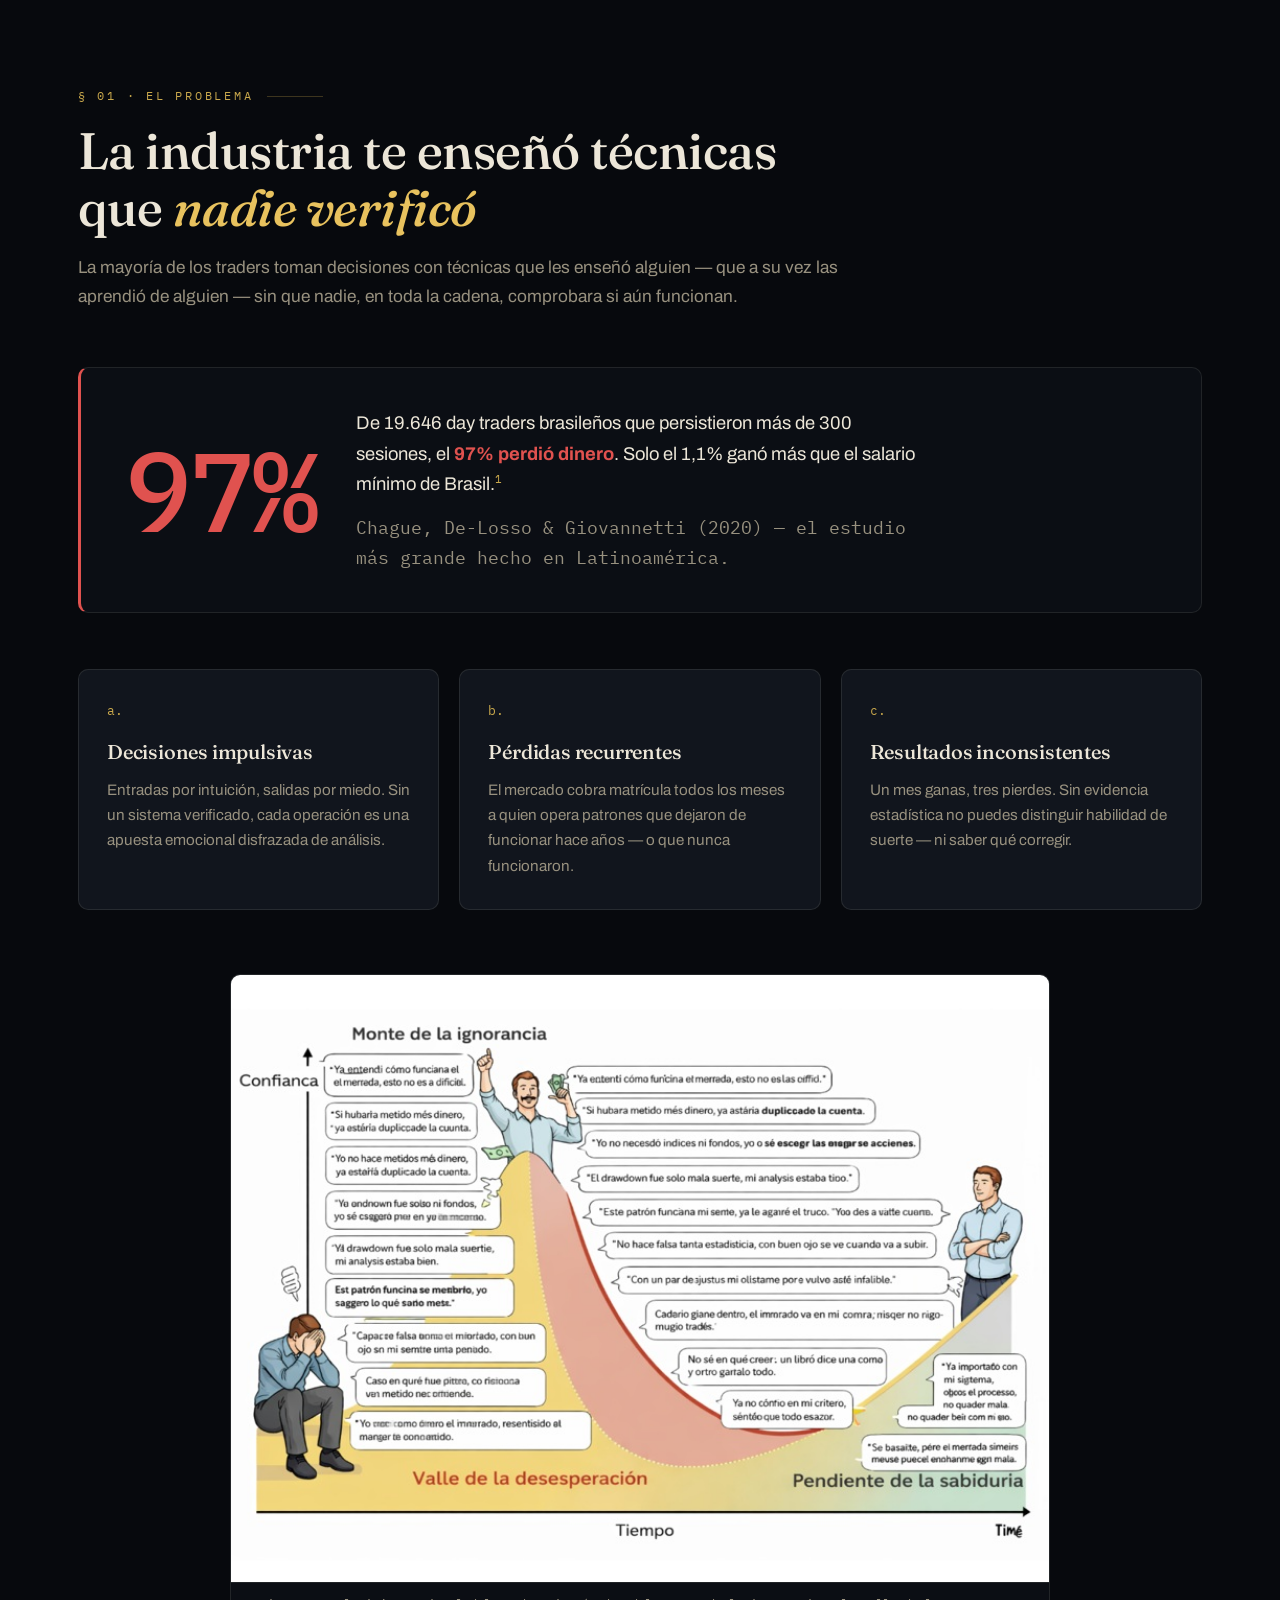
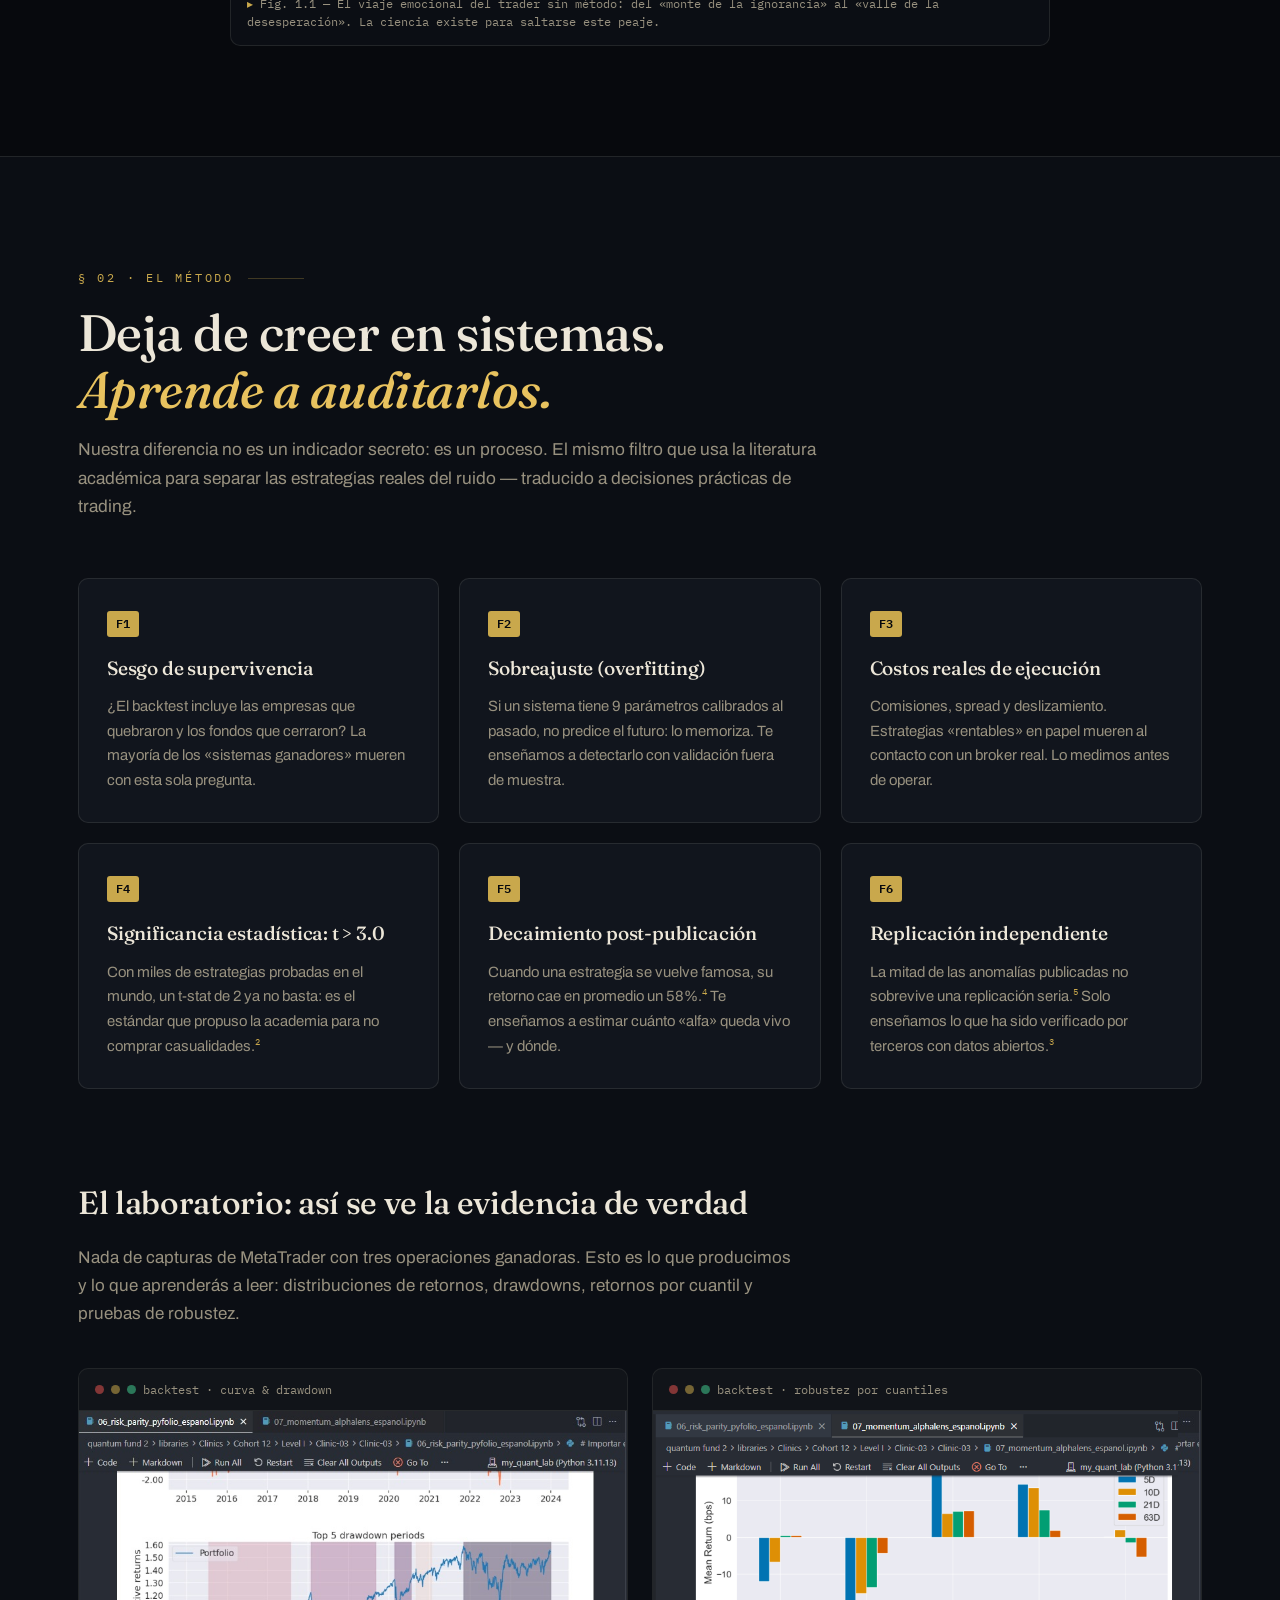
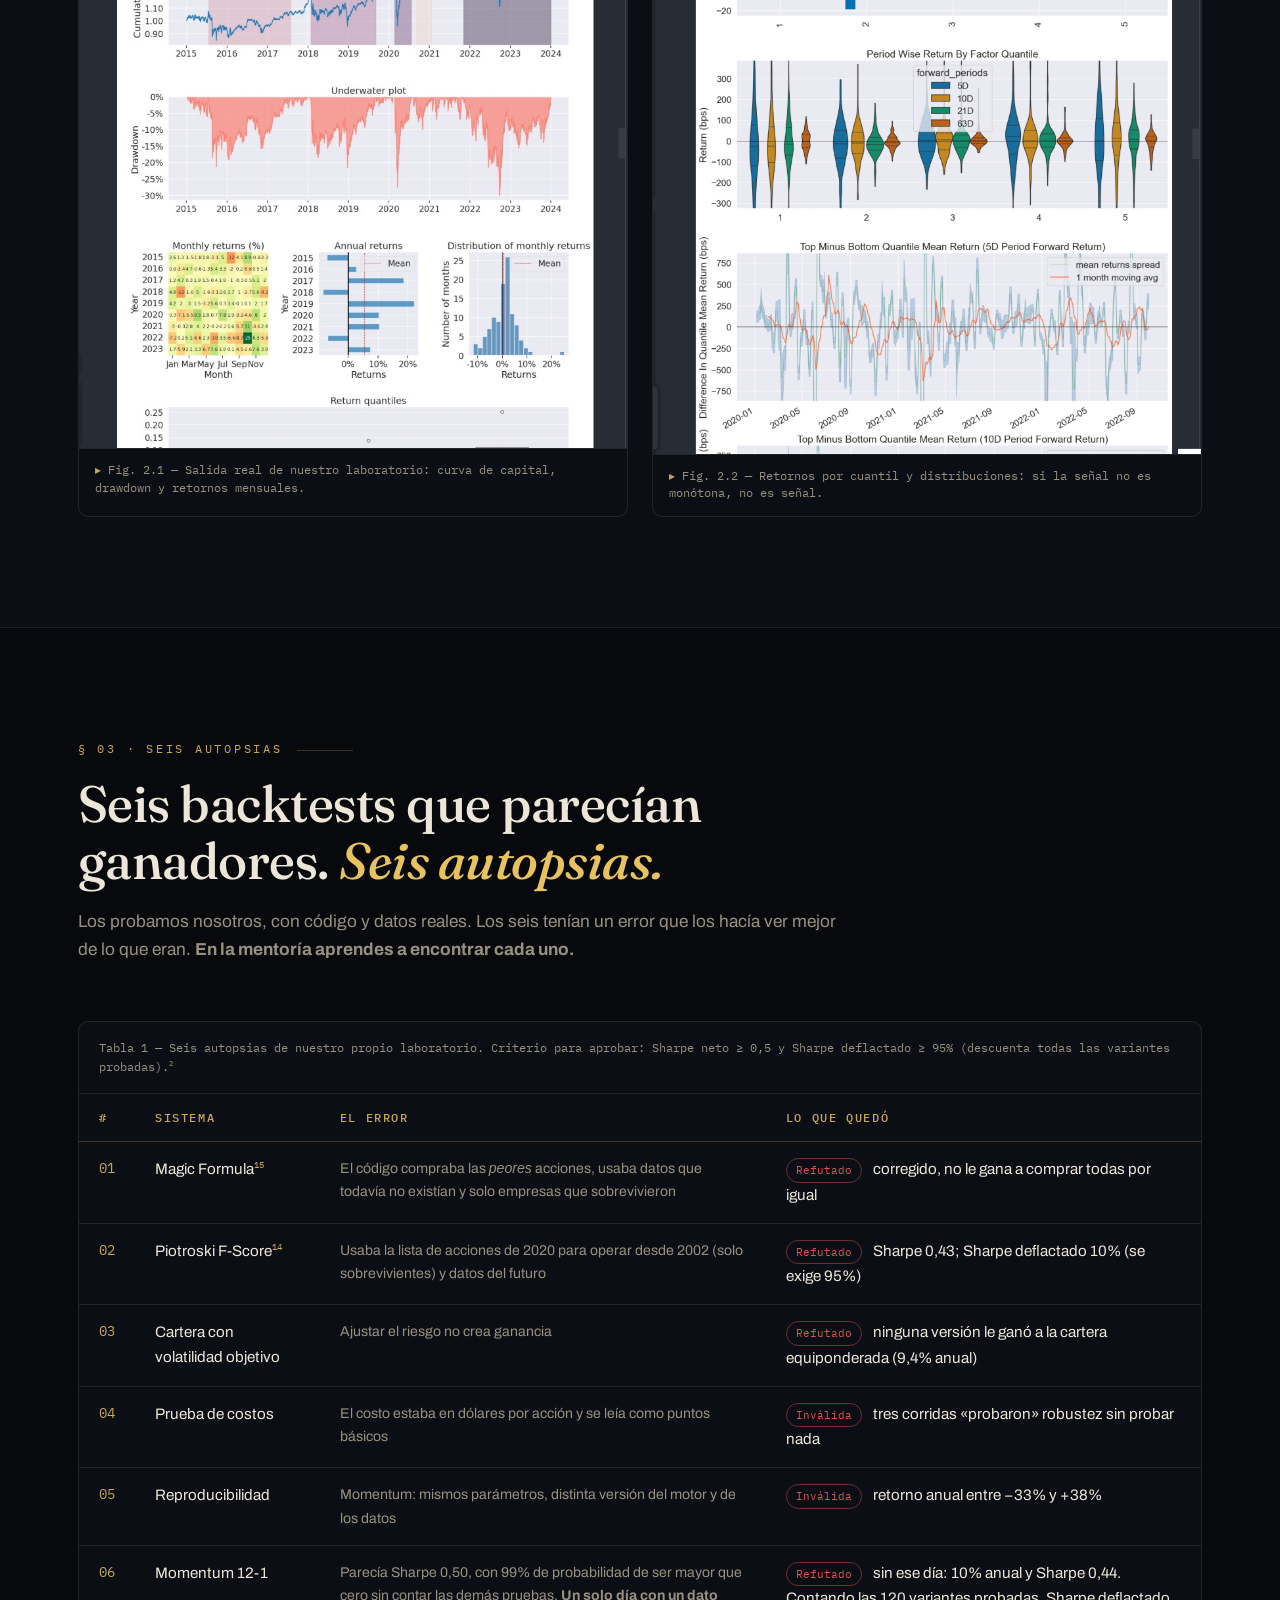
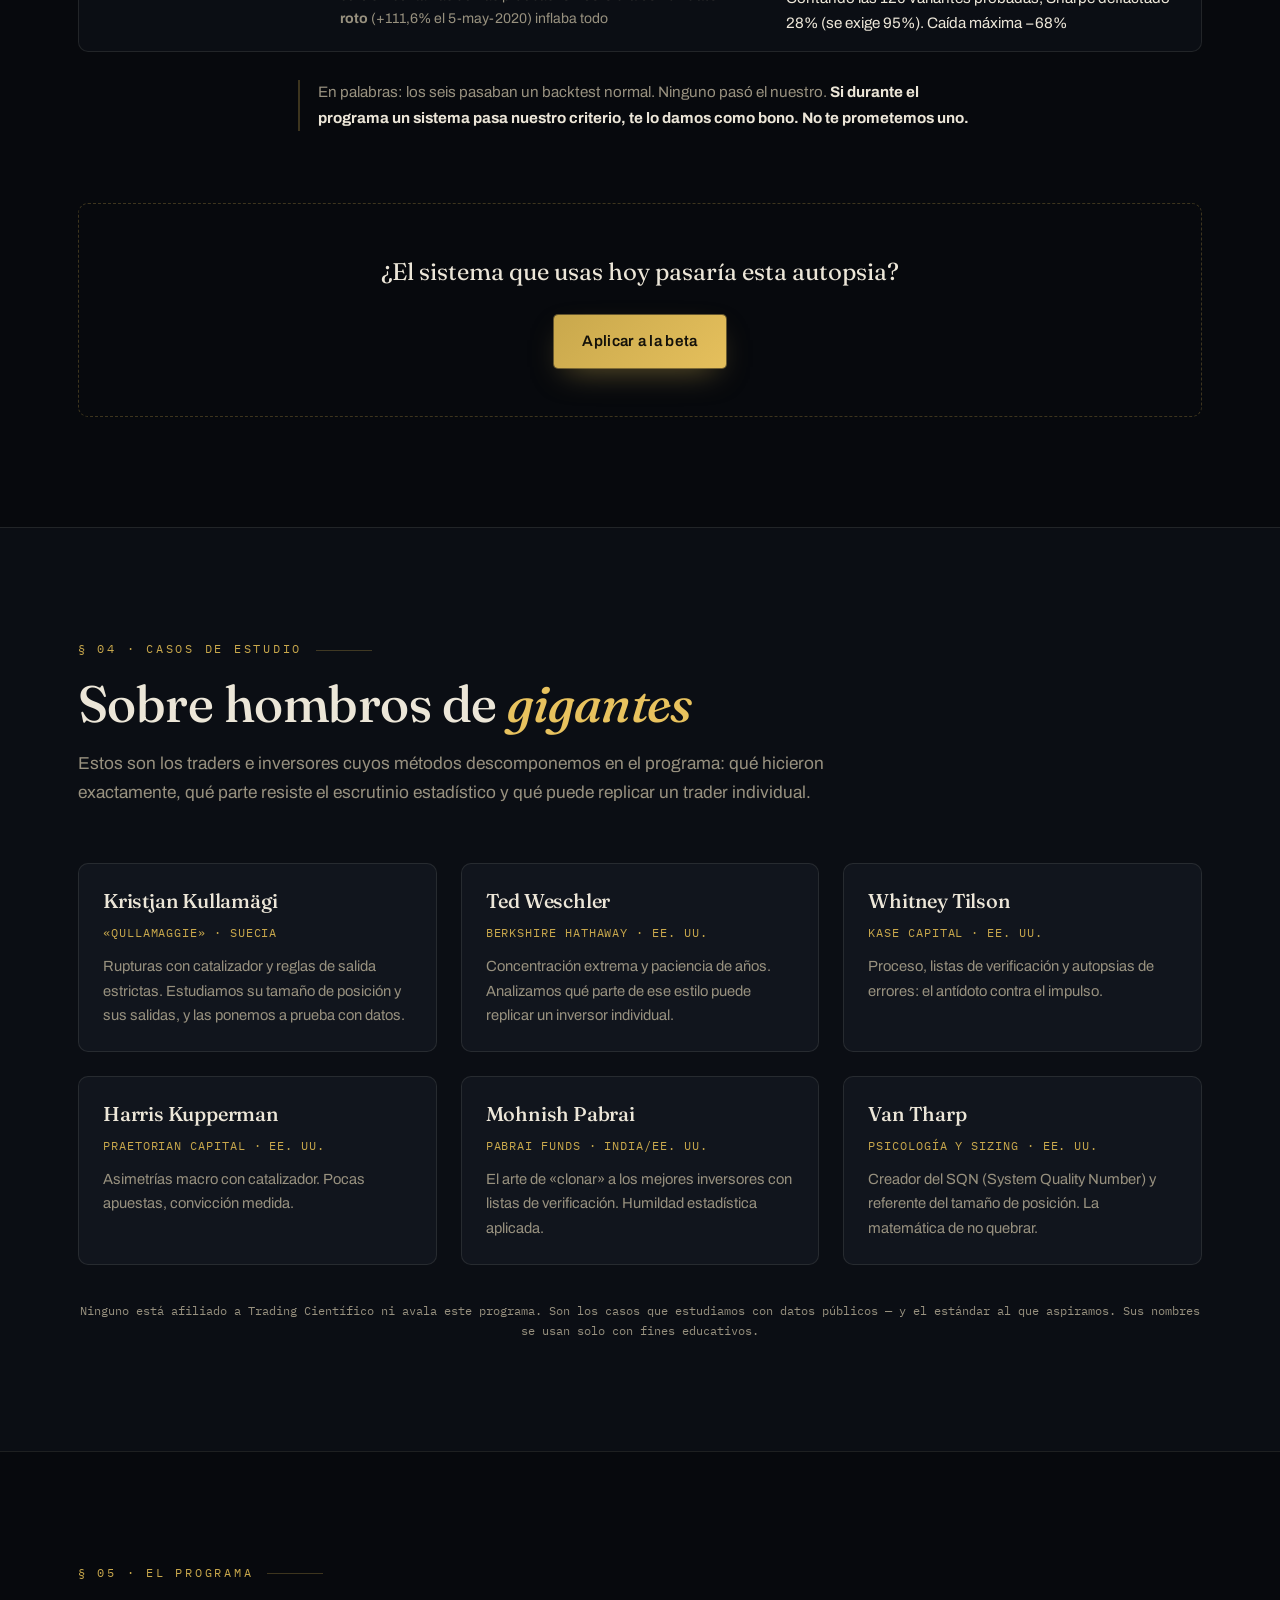
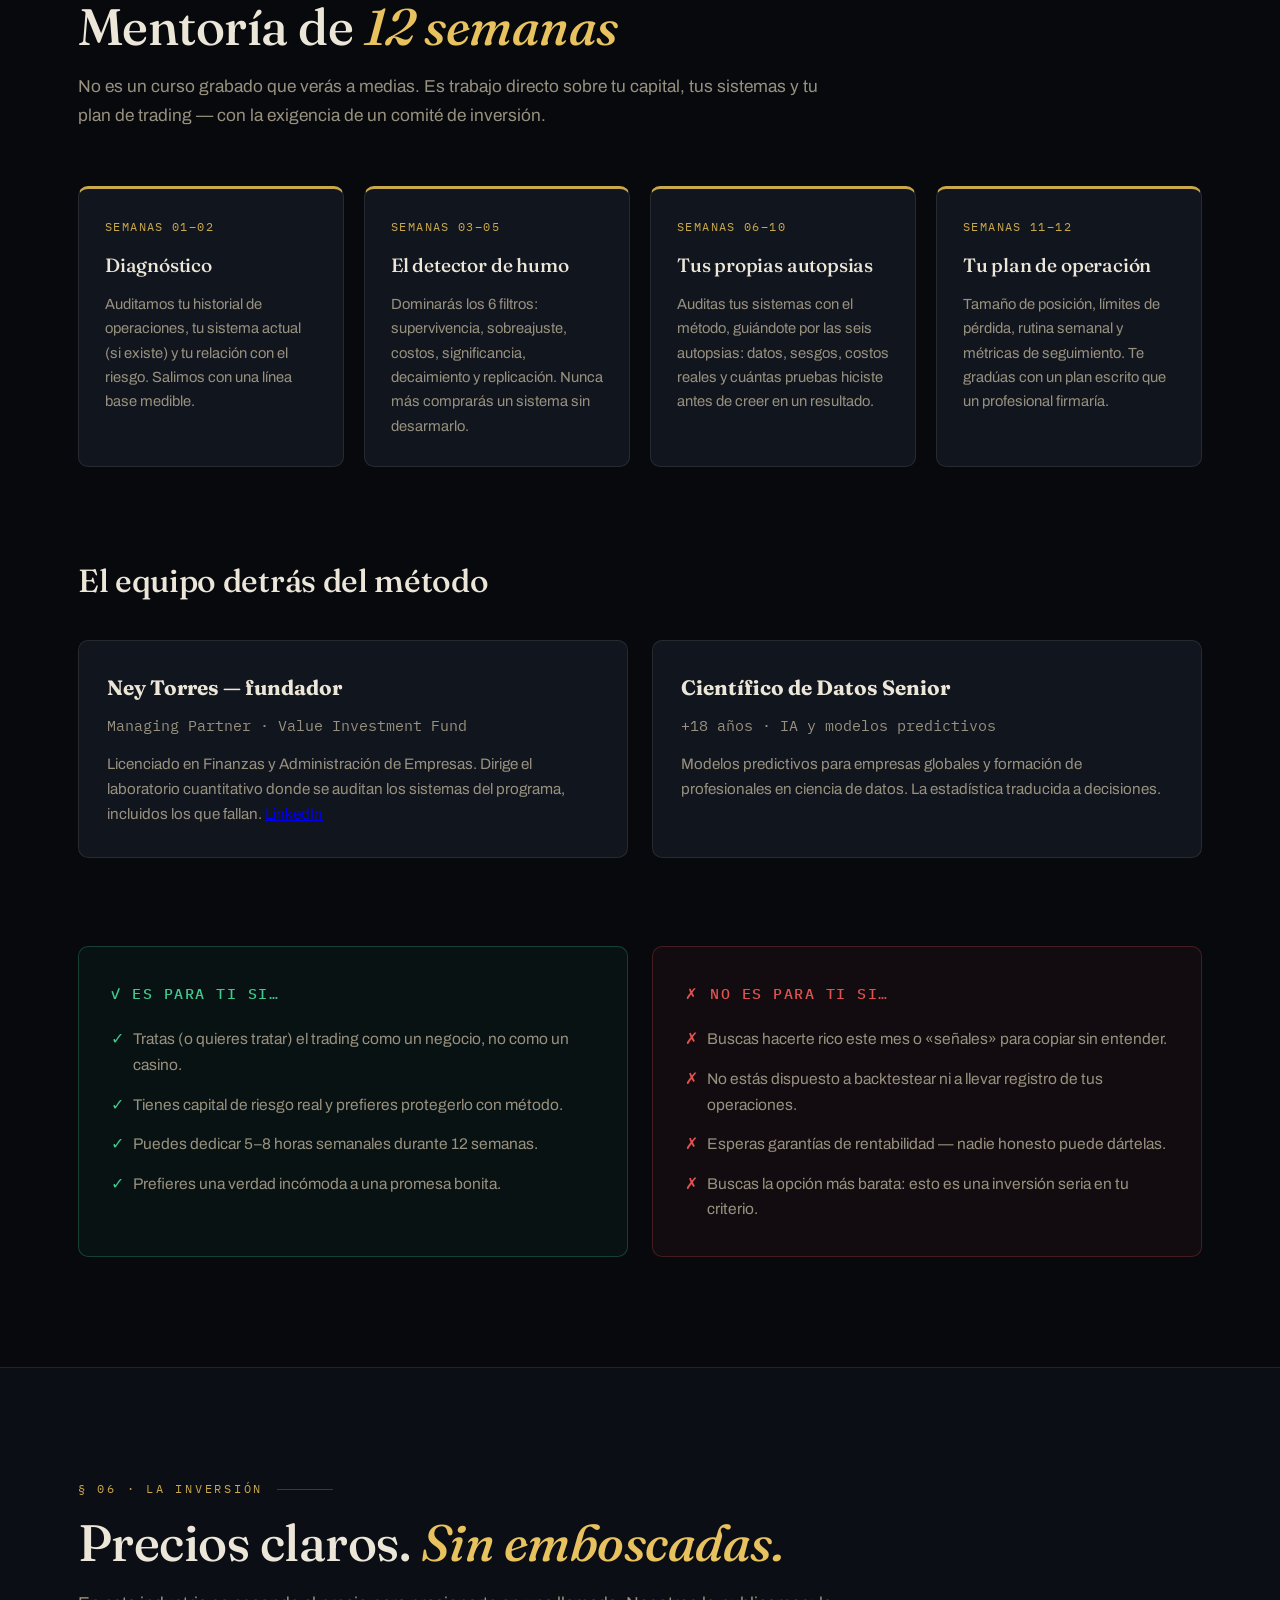
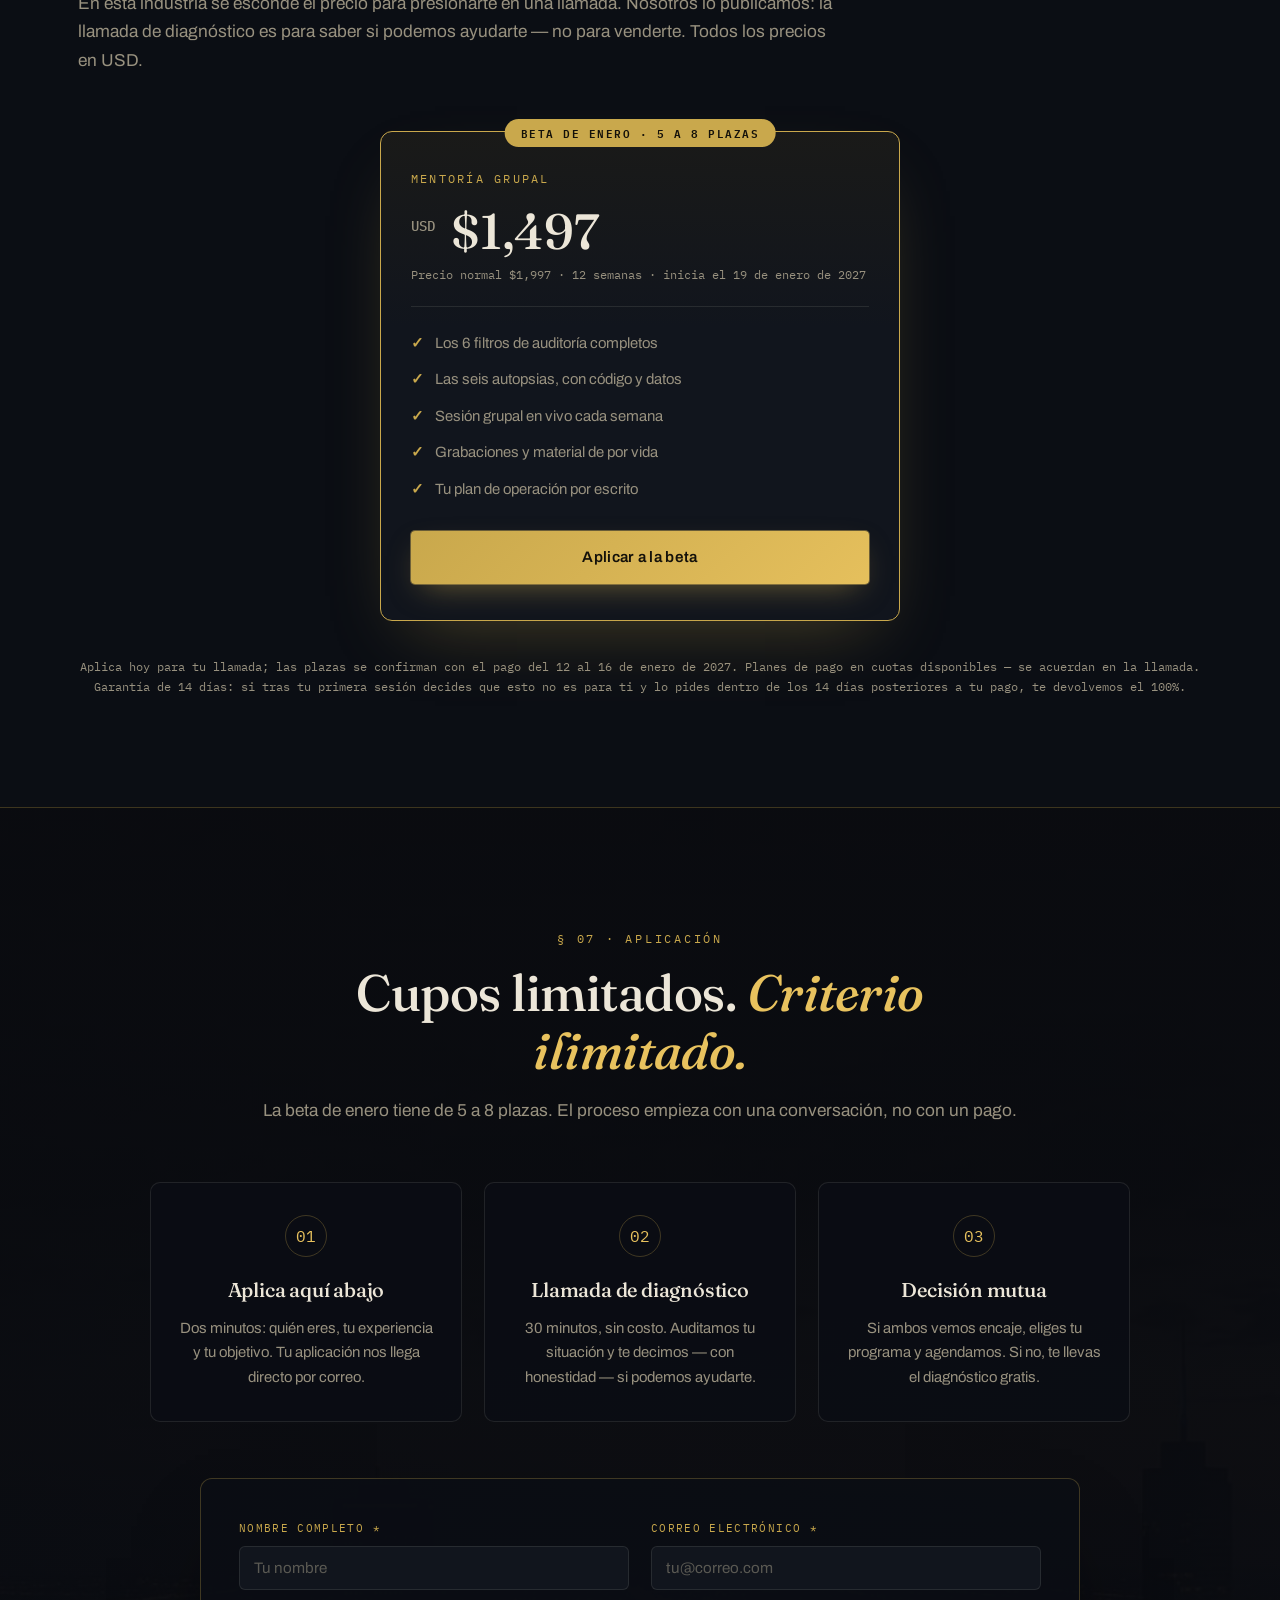
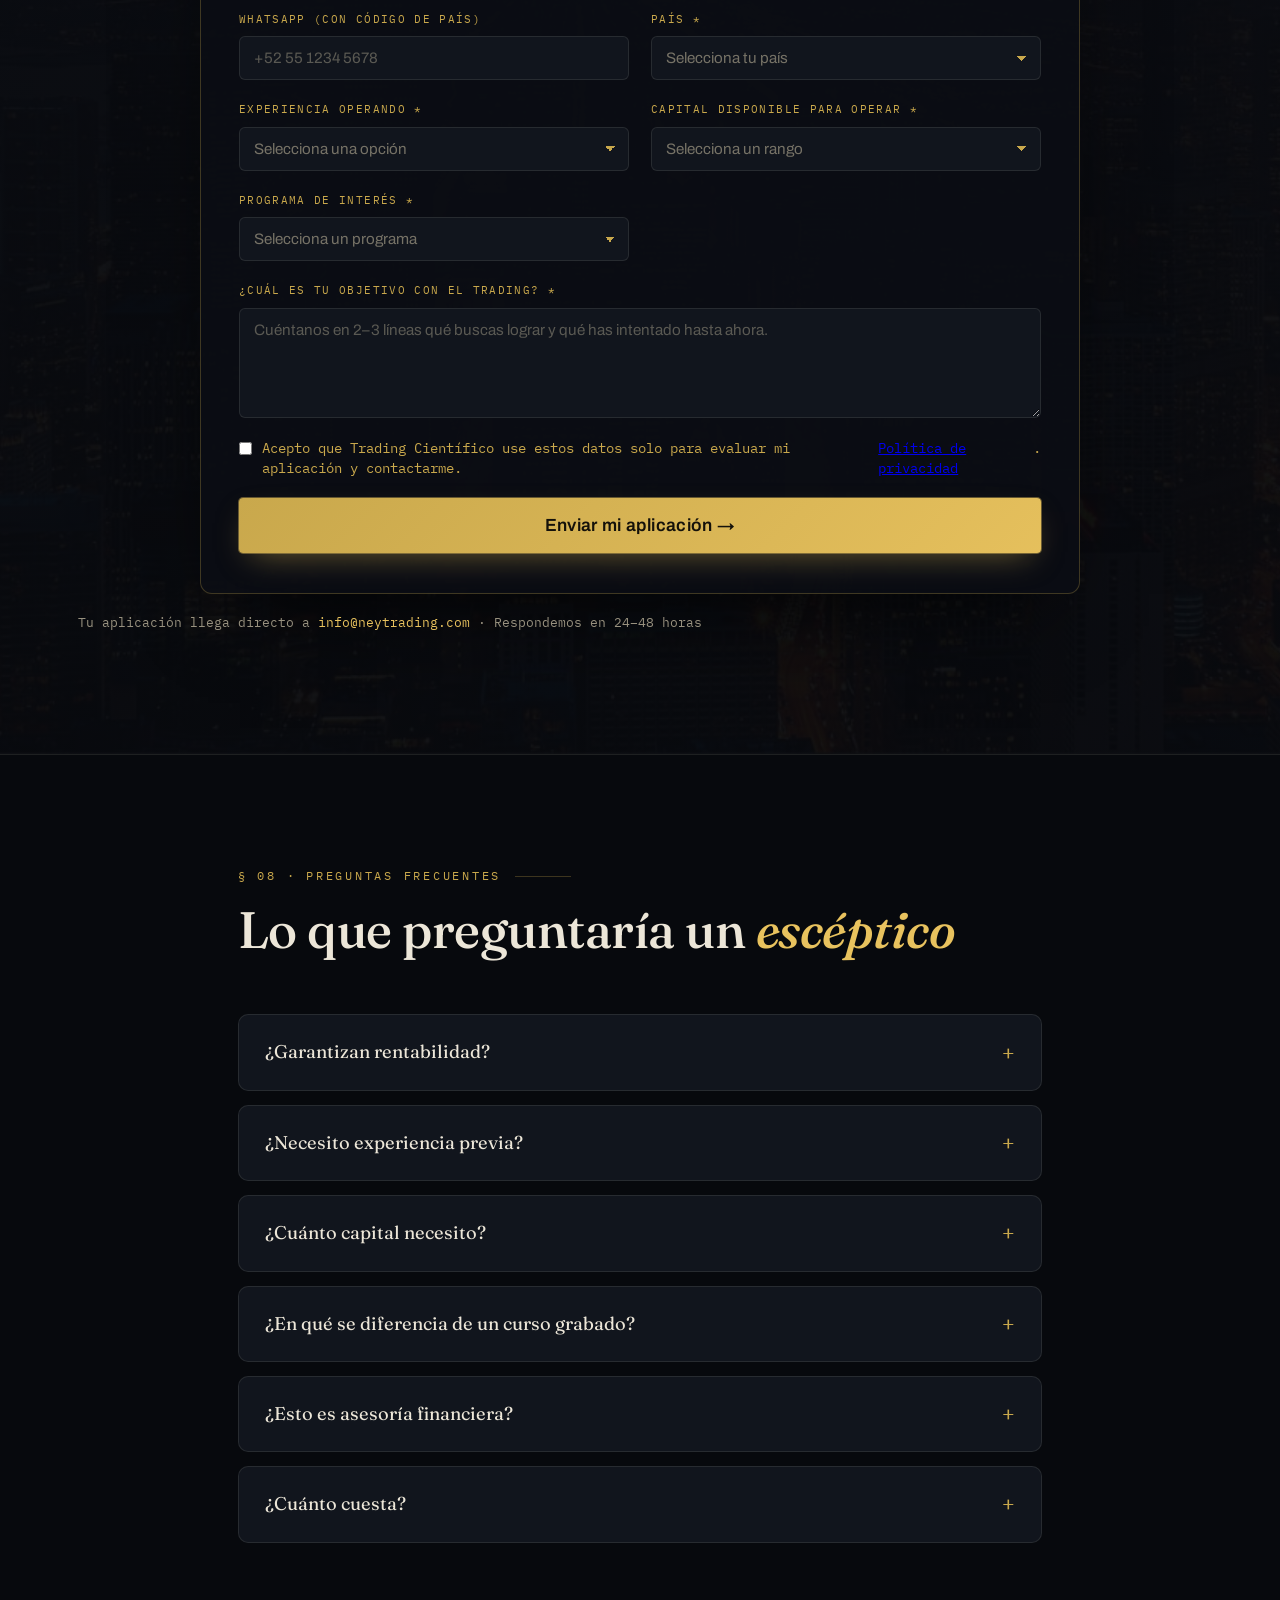
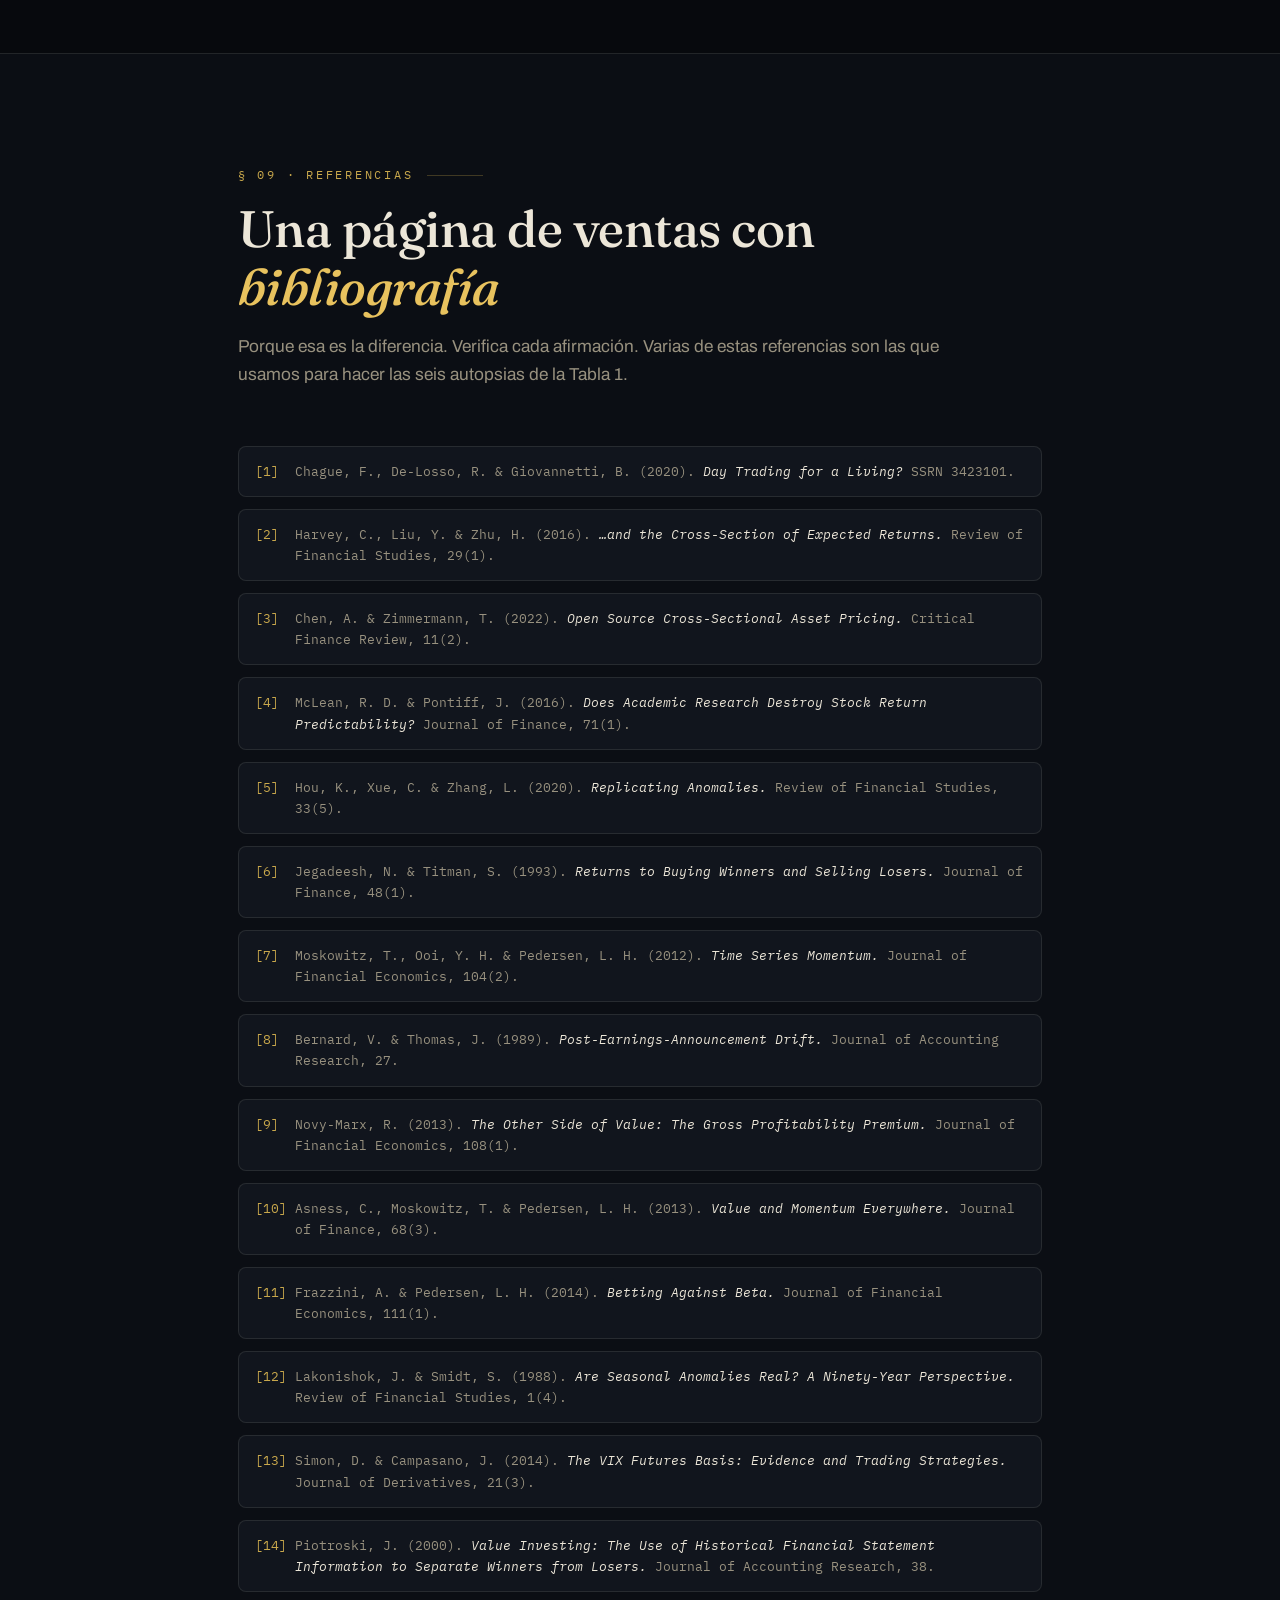
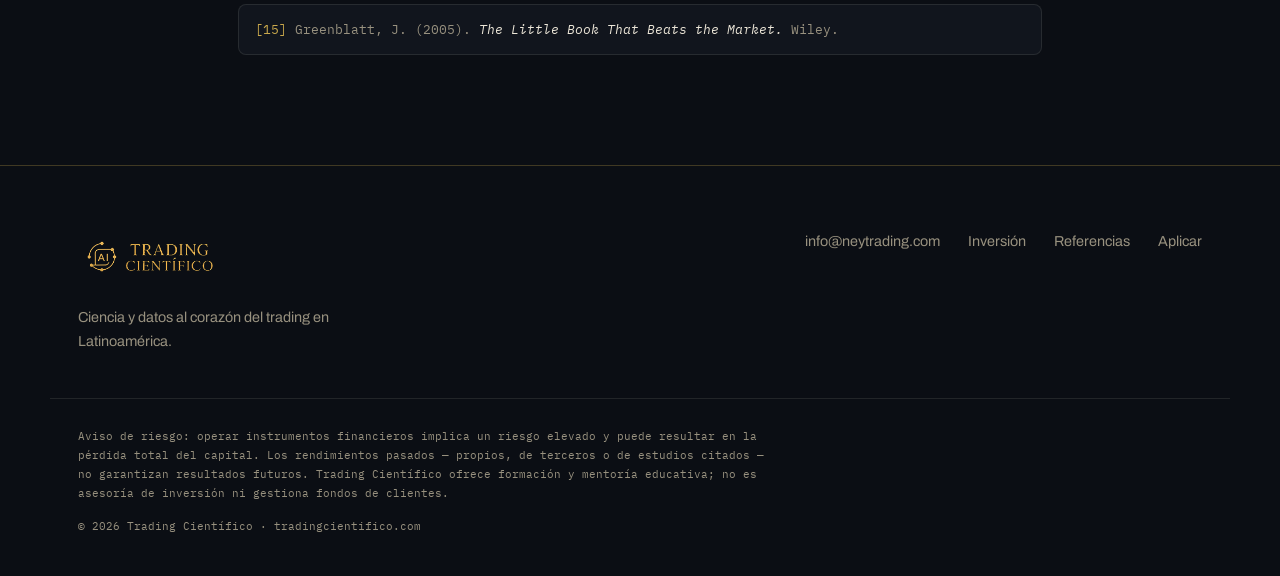
==== commit 4b84c48a: "Fixes del test de funnel: apuesta y regla visibles en el hero, un solo juego sin jerga, estadística " ====
--- a/index.html
+++ b/index.html
@@ -49,6 +49,7 @@
       <div class="hero__copy">
         <p class="kicker reveal">Mentoría basada en evidencia · Latinoamérica</p>
         <h1 class="hero__title reveal d1">¿Le ganarías a Kullamägi<br><em>en 10 trades?</em></h1>
+        <p class="hero__sub reveal d1"><strong>Tú contra uno de los traders más famosos del mundo.</strong> 10 gráficos reales: compras, apuestas en contra o pasas. Al final ves tu marcador: tú __/10.</p>
         <p class="hero__sub reveal d2">
           El 97% de los day traders persistentes pierde dinero. En 12 semanas te enseñamos a
           <strong>detectar el backtest que te iba a hacer perder plata, antes de arriesgarla</strong>.
@@ -67,7 +68,7 @@
       </div>
       <figure class="hero__chart reveal d2" aria-label="Curva de capital ilustrativa de un sistema sistemático">
         <div class="panel">
-          <div class="panel__bar mono"><span class="dot"></span><span class="dot"></span><span class="dot"></span> sistema_04.bt · 2016–2025</div>
+          <div class="panel__bar mono"><span class="dot"></span><span class="dot"></span><span class="dot"></span> curva_ilustrativa · 2016–2025</div>
           <svg viewBox="0 0 560 330" class="chart" role="img" aria-hidden="true">
             <!-- grid -->
             <g class="chart__grid">
@@ -101,17 +102,14 @@
   <section class="section" id="simulador">
     <div class="wrap">
       <header class="sec-head reveal">
-        <p class="sec-num mono">Simulador · Práctica deliberada</p>
-        <h2>¿Le ganas al <em>azar</em>?</h2>
-        <p class="sec-lead">Nuevo: decide lo que decidió Kristjan Kullamägi en 10 de sus trades reales de 2020. Ves el gráfico del día anterior, eliges comprar, ponerte corto o pasar, y al final sabes cuántas veces coincidiste con él.</p>
-        <p class="sec-lead">400 rupturas reales de acciones de EE. UU. (2022–2026). Ves el gráfico hasta el día de la ruptura, con su ADR, su volumen y las medias de 10 y 20 días, y decides si compras o pasas. El resultado sale de las reglas de salida de Kullamägi: stop a ½ ADR, venta de 1/3 al cierre del día 3, stop a la entrada y el resto al primer cierre bajo la media de 10 días. Todo medido en R y comparado con comprar al azar.</p>
+        <p class="sec-num mono">Simulador · Gratis</p>
+        <h2>Tú contra <em>Kullamägi</em></h2>
+        <p class="sec-lead">Ves el gráfico del día anterior de uno de sus trades reales de 2020. Decides: comprar, apostar en contra o pasar. Diez rondas. Al final sabes cuántas veces pensaste como él.</p>
       </header>
       <p class="reveal" style="display:flex;flex-wrap:wrap;gap:12px">
-        <a class="btn btn--gold" href="https://azar.tradingcientifico.com/#kulla">Juega 10 trades de Kullamägi gratis</a>
-        <a class="btn btn--ghost" href="https://azar.tradingcientifico.com/#demo">Probar la demo de rupturas</a>
-        <a class="btn btn--ghost" href="https://azar.tradingcientifico.com/#alumnos">Entrar como alumno</a>
+        <a class="btn btn--gold" href="https://azar.tradingcientifico.com/#kulla">Jugar ahora →</a>
       </p>
-      <p class="giants__legal mono reveal">Comprando las 400 sin criterio, el promedio fue −1,04R por trade y solo 16,5% ganaron. El simulador completo viene incluido en el programa. Resultados históricos simulados con datos diarios de Financial Modeling Prep; no son recomendación de inversión.</p>
+      <p class="giants__legal mono reveal">Dato real: comprando 400 rupturas de 2022–2026 sin criterio, solo 16,5% ganaron y el promedio fue perder 1,04 veces lo arriesgado por trade. Datos diarios de Financial Modeling Prep; no es recomendación de inversión.</p>
     </div>
   </section>
 
@@ -223,24 +221,24 @@
     <div class="wrap">
       <header class="sec-head reveal">
         <p class="sec-num mono">§ 03 · Seis autopsias</p>
-        <h2>Seis sistemas que parecían ganadores. <em>Seis autopsias.</em></h2>
+        <h2>Seis backtests que parecían ganadores. <em>Seis autopsias.</em></h2>
         <p class="sec-lead">Los probamos nosotros, con código y datos reales. Los seis tenían un error que los hacía ver
         mejor de lo que eran. <strong>En la mentoría aprendes a encontrar cada uno.</strong></p>
       </header>
 
       <div class="table-scroll reveal">
         <table class="systable">
-          <caption class="mono">Tabla 1 — Seis autopsias de nuestro propio laboratorio. Sharpe: retorno por unidad de riesgo (0,5 o más es bueno).</caption>
+          <caption class="mono">Tabla 1 — Seis autopsias de nuestro propio laboratorio. Criterio para aprobar: Sharpe neto ≥ 0,5 y Sharpe deflactado ≥ 95% (descuenta todas las variantes probadas).<sup><a href="#ref-2">2</a></sup></caption>
           <thead>
             <tr><th class="mono">#</th><th>Sistema</th><th>El error</th><th>Lo que quedó</th></tr>
           </thead>
           <tbody>
-            <tr><td class="mono">01</td><td>Magic Formula</td><td>El código compraba las <em>peores</em> acciones, usaba datos que todavía no existían y solo empresas que sobrevivieron</td><td><span class="tag tag--warn">Refutado</span> corregido, no le gana a comprar todas por igual</td></tr>
-            <tr><td class="mono">02</td><td>Piotroski F-Score</td><td>Usaba la lista de acciones de 2020 para operar desde 2002 (solo sobrevivientes) y datos del futuro</td><td><span class="tag tag--warn">Refutado</span> Sharpe 0,43; 10% de probabilidad de que no sea suerte</td></tr>
+            <tr><td class="mono">01</td><td>Magic Formula<sup><a href="#ref-15">15</a></sup></td><td>El código compraba las <em>peores</em> acciones, usaba datos que todavía no existían y solo empresas que sobrevivieron</td><td><span class="tag tag--warn">Refutado</span> corregido, no le gana a comprar todas por igual</td></tr>
+            <tr><td class="mono">02</td><td>Piotroski F-Score<sup><a href="#ref-14">14</a></sup></td><td>Usaba la lista de acciones de 2020 para operar desde 2002 (solo sobrevivientes) y datos del futuro</td><td><span class="tag tag--warn">Refutado</span> Sharpe 0,43; Sharpe deflactado 10% (se exige 95%)</td></tr>
             <tr><td class="mono">03</td><td>Cartera con volatilidad objetivo</td><td>Ajustar el riesgo no crea ganancia</td><td><span class="tag tag--warn">Refutado</span> ninguna versión le ganó a la cartera equiponderada (9,4% anual)</td></tr>
             <tr><td class="mono">04</td><td>Prueba de costos</td><td>El costo estaba en dólares por acción y se leía como puntos básicos</td><td><span class="tag tag--warn">Inválida</span> tres corridas «probaron» robustez sin probar nada</td></tr>
-            <tr><td class="mono">05</td><td>Reproducibilidad</td><td>Mismos parámetros, distinta versión del motor y de los datos</td><td><span class="tag tag--warn">Inválida</span> retorno anual entre −33% y +38%</td></tr>
-            <tr><td class="mono">06</td><td>Momentum 12-1</td><td>Parecía Sharpe 0,50 con 99% de confianza. <strong>Un solo día con un dato roto</strong> (+111,6% el 5-may-2020) inflaba todo</td><td><span class="tag tag--warn">Refutado</span> sin ese día: 10% anual y Sharpe 0,44. Contando las 120 variantes probadas, 28% de probabilidad de que no sea suerte. Caída máxima −68%</td></tr>
+            <tr><td class="mono">05</td><td>Reproducibilidad</td><td>Momentum: mismos parámetros, distinta versión del motor y de los datos</td><td><span class="tag tag--warn">Inválida</span> retorno anual entre −33% y +38%</td></tr>
+            <tr><td class="mono">06</td><td>Momentum 12-1</td><td>Parecía Sharpe 0,50, con 99% de probabilidad de ser mayor que cero sin contar las demás pruebas. <strong>Un solo día con un dato roto</strong> (+111,6% el 5-may-2020) inflaba todo</td><td><span class="tag tag--warn">Refutado</span> sin ese día: 10% anual y Sharpe 0,44. Contando las 120 variantes probadas, Sharpe deflactado 28% (se exige 95%). Caída máxima −68%</td></tr>
           </tbody>
         </table>
       </div>
@@ -343,7 +341,7 @@
           <article class="card card--team reveal">
             <h4>Ney Torres — fundador</h4>
             <p class="mono team__tag">Managing Partner · Value Investment Fund</p>
-            <p>Licenciado en Finanzas y Administración de Empresas, con dos maestrías. Dirige el laboratorio cuantitativo donde se auditan los sistemas del programa, incluidos los que fallan. <a href="https://www.linkedin.com/in/neytorres">LinkedIn</a></p>
+            <p>Licenciado en Finanzas y Administración de Empresas. Dirige el laboratorio cuantitativo donde se auditan los sistemas del programa, incluidos los que fallan. <a href="https://www.linkedin.com/in/neytorres">LinkedIn</a></p>
           </article>
           <article class="card card--team reveal d1">
             <h4>Científico de Datos Senior</h4>
@@ -403,7 +401,7 @@
         </article>
       </div>
 
-      <p class="pricing__note mono reveal">Inscripciones del 12 al 16 de enero de 2027. Planes de pago en cuotas disponibles — se acuerdan en la llamada.
+      <p class="pricing__note mono reveal">Aplica hoy para tu llamada; las plazas se confirman con el pago del 12 al 16 de enero de 2027. Planes de pago en cuotas disponibles — se acuerdan en la llamada.
       Garantía de 14 días: si tras tu primera sesión decides que esto no es para ti y lo pides dentro de los 14 días posteriores a tu pago, te devolvemos el 100%.</p>
     </div>
   </section>
@@ -473,7 +471,8 @@
             <option>Menos de $1,000 USD</option>
             <option>$1,000 – $5,000 USD</option>
             <option>$5,000 – $25,000 USD</option>
-            <option>Más de $25,000 USD</option>
+            <option>$25,000 – $50,000 USD</option>
+            <option>Más de $50,000 USD</option>
           </select>
         </div>
         <div class="appform__field">
@@ -566,6 +565,8 @@
         <li id="ref-11">Frazzini, A. &amp; Pedersen, L. H. (2014). <em>Betting Against Beta.</em> Journal of Financial Economics, 111(1).</li>
         <li id="ref-12">Lakonishok, J. &amp; Smidt, S. (1988). <em>Are Seasonal Anomalies Real? A Ninety-Year Perspective.</em> Review of Financial Studies, 1(4).</li>
         <li id="ref-13">Simon, D. &amp; Campasano, J. (2014). <em>The VIX Futures Basis: Evidence and Trading Strategies.</em> Journal of Derivatives, 21(3).</li>
+        <li id="ref-14">Piotroski, J. (2000). <em>Value Investing: The Use of Historical Financial Statement Information to Separate Winners from Losers.</em> Journal of Accounting Research, 38.</li>
+        <li id="ref-15">Greenblatt, J. (2005). <em>The Little Book That Beats the Market.</em> Wiley.</li>
       </ol>
     </div>
   </section>
@@ -594,7 +595,7 @@
 
   <!-- Sticky CTA móvil -->
   <div class="stickycta" id="stickycta" aria-hidden="true">
-    <a class="btn btn--gold" href="#aplicar">Aplicar a la mentoría</a>
+    <a class="btn btn--gold" href="#aplicar">Aplicar a la beta</a>
   </div>
 
   <script src="assets/js/main.js" defer></script>
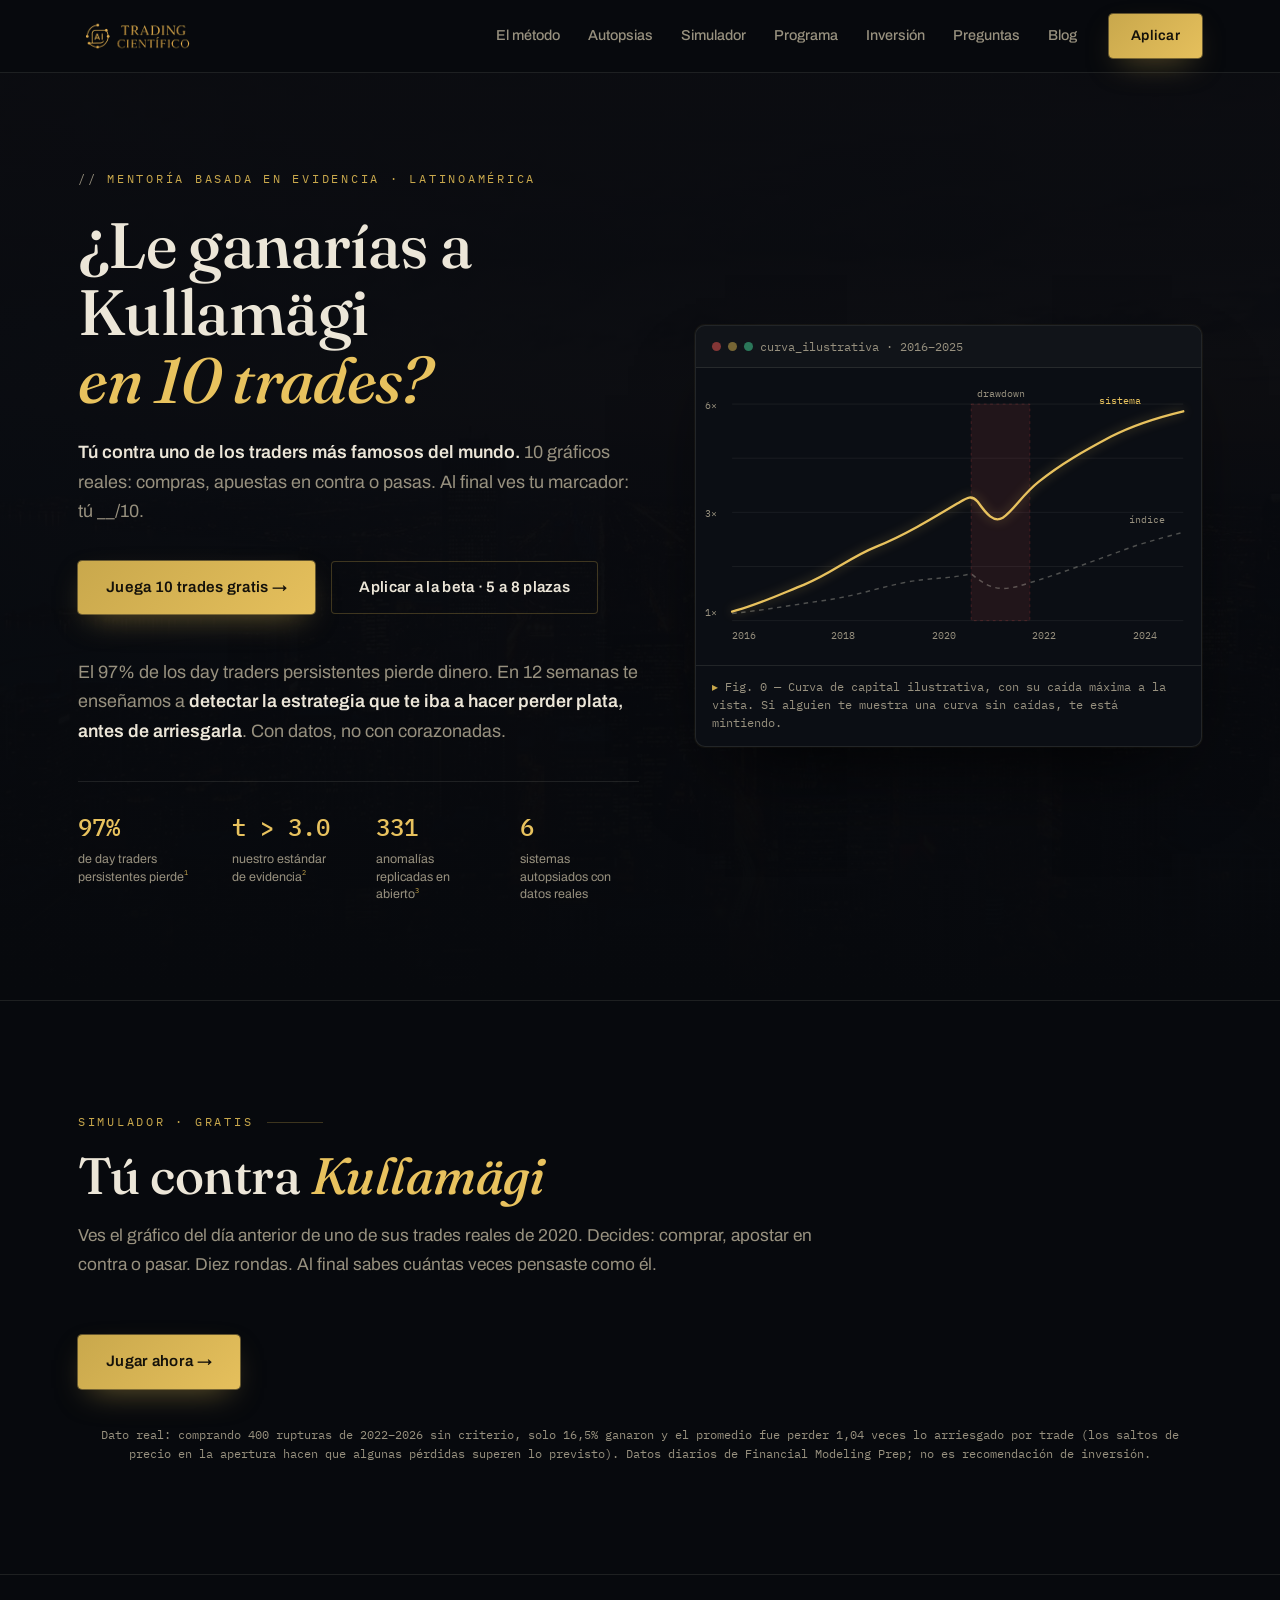
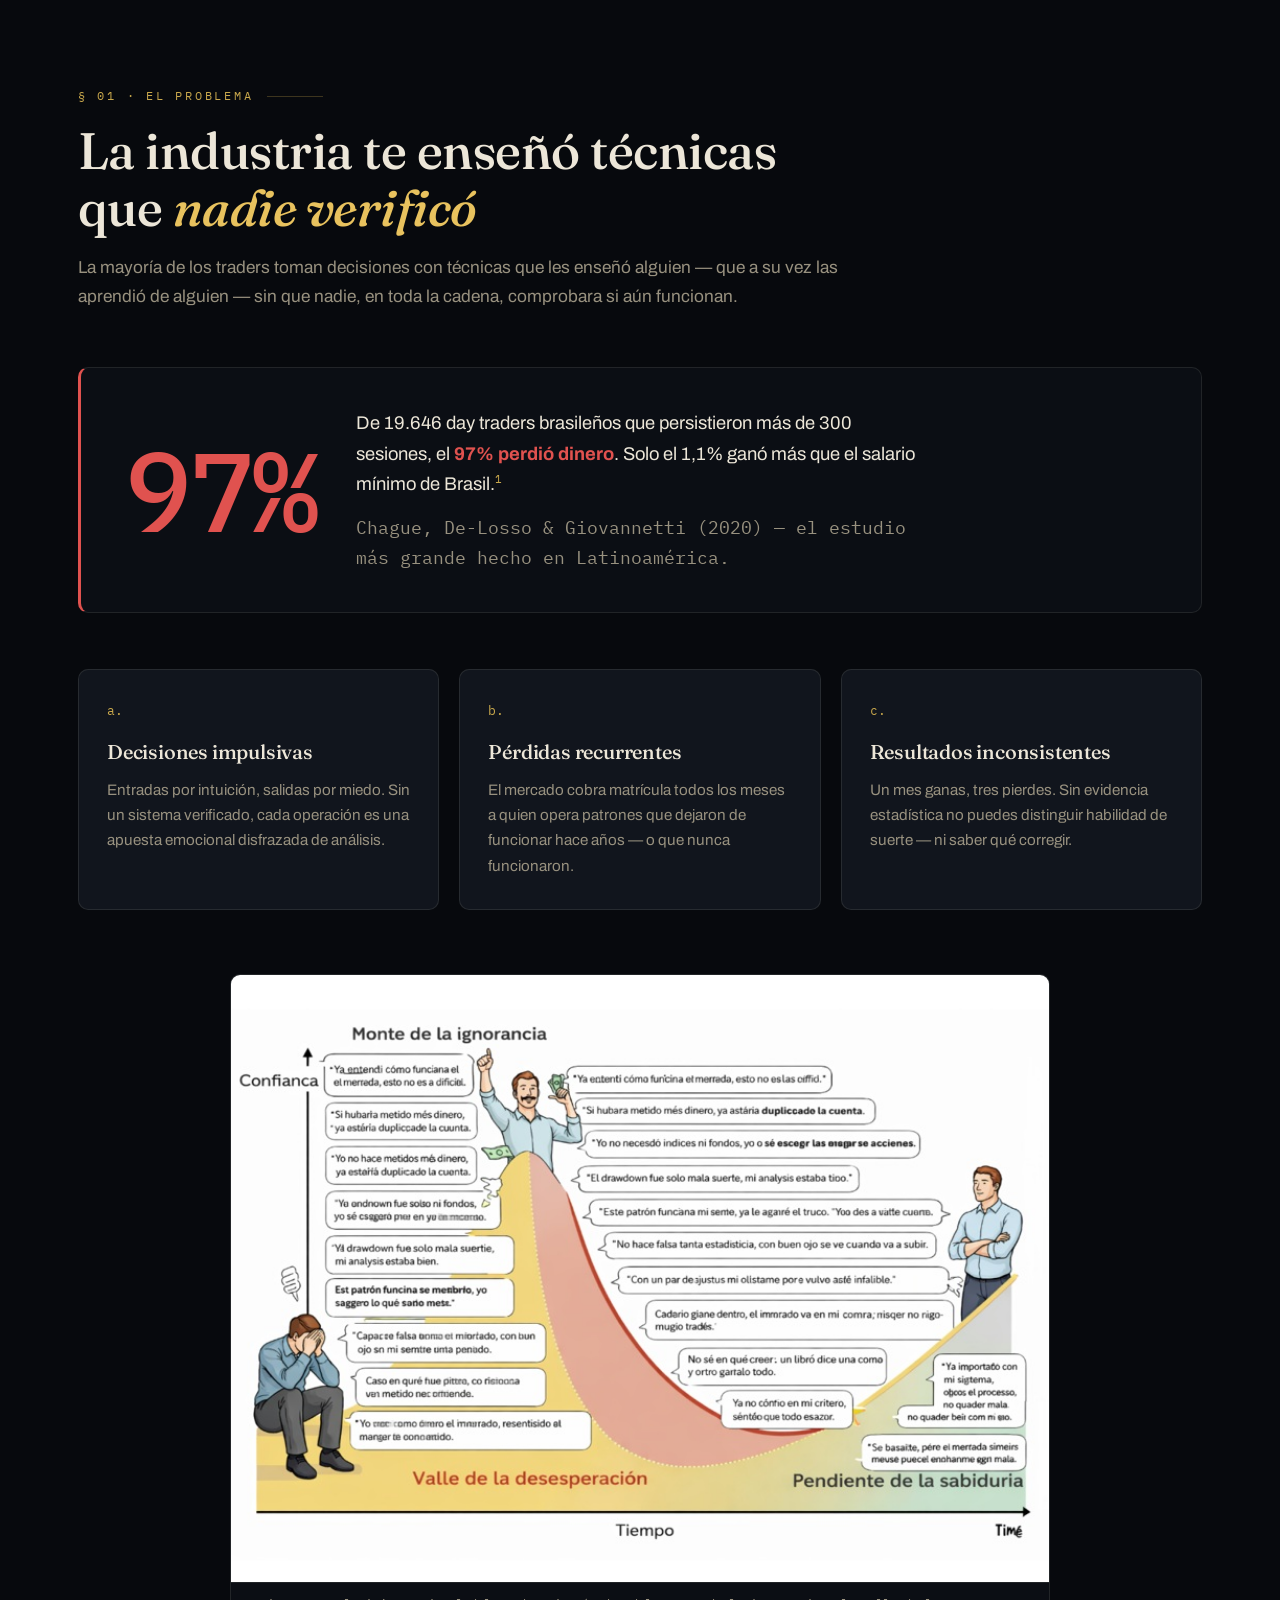
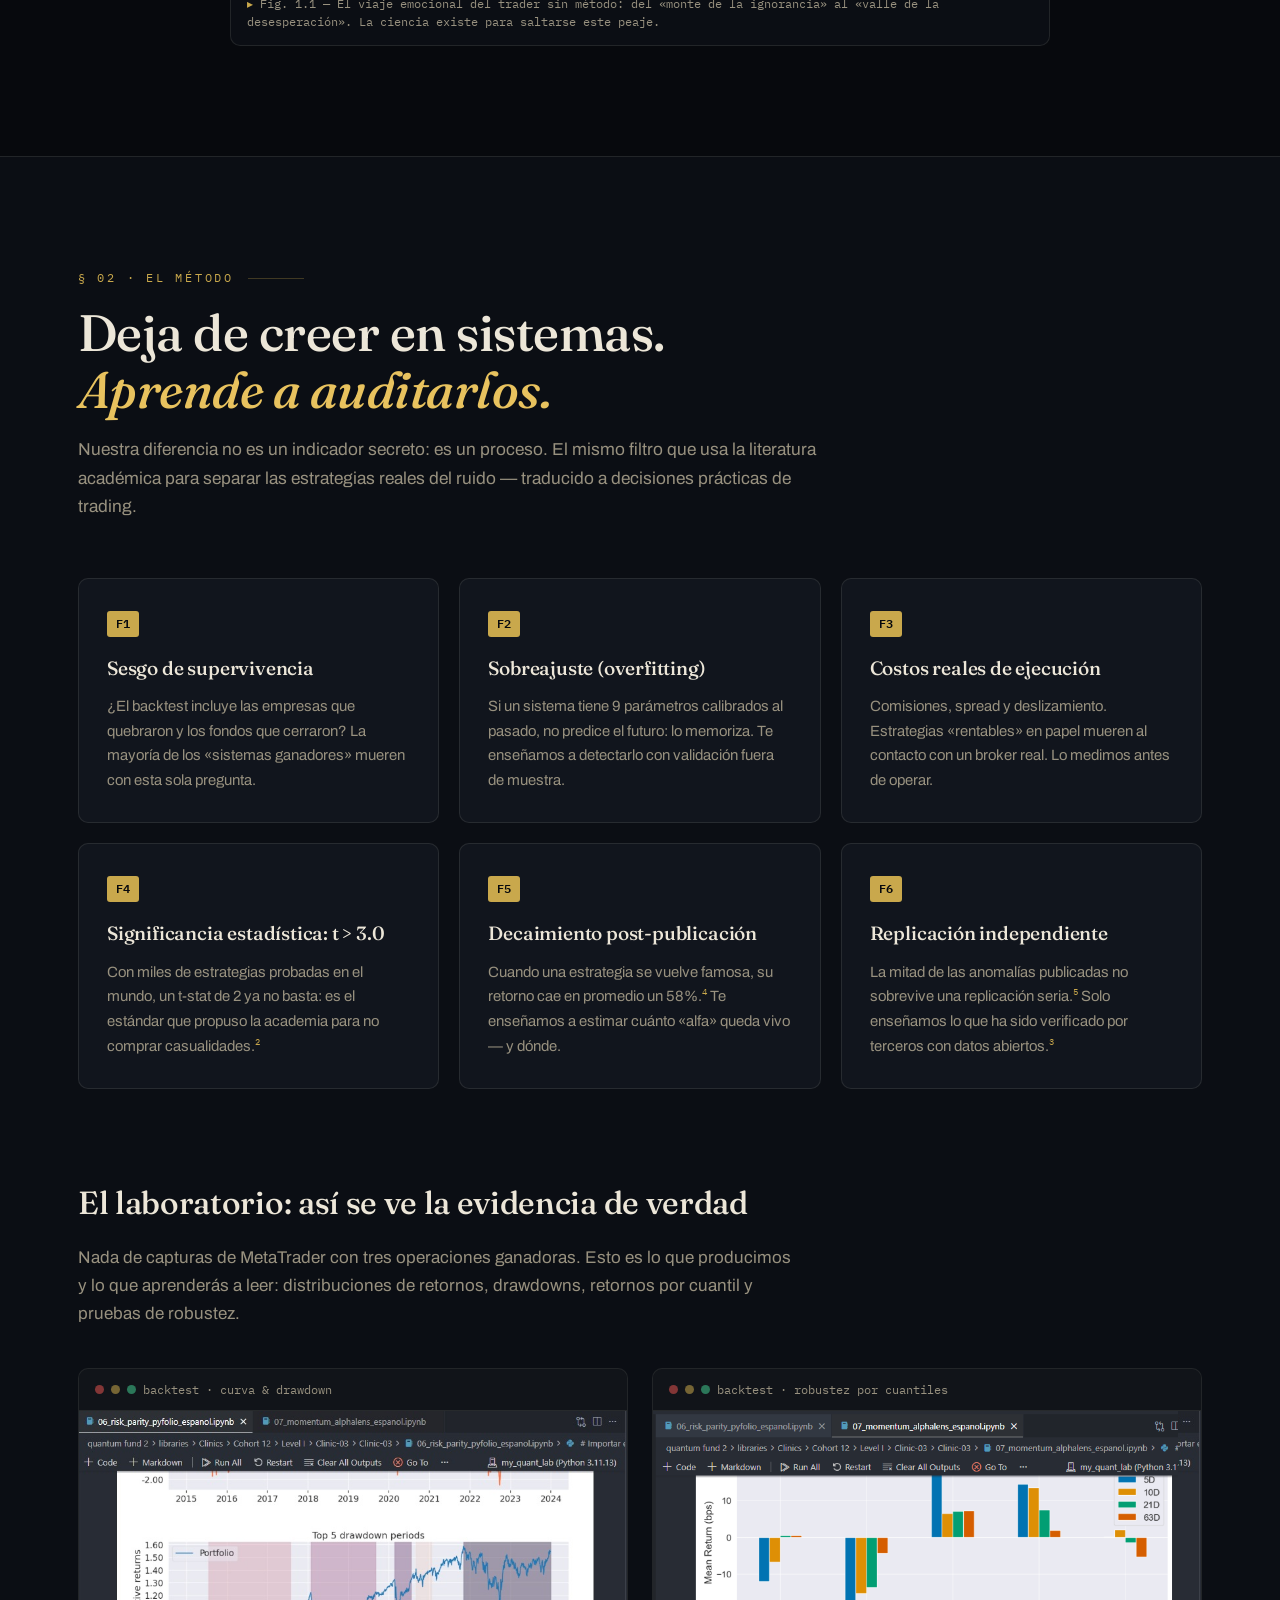
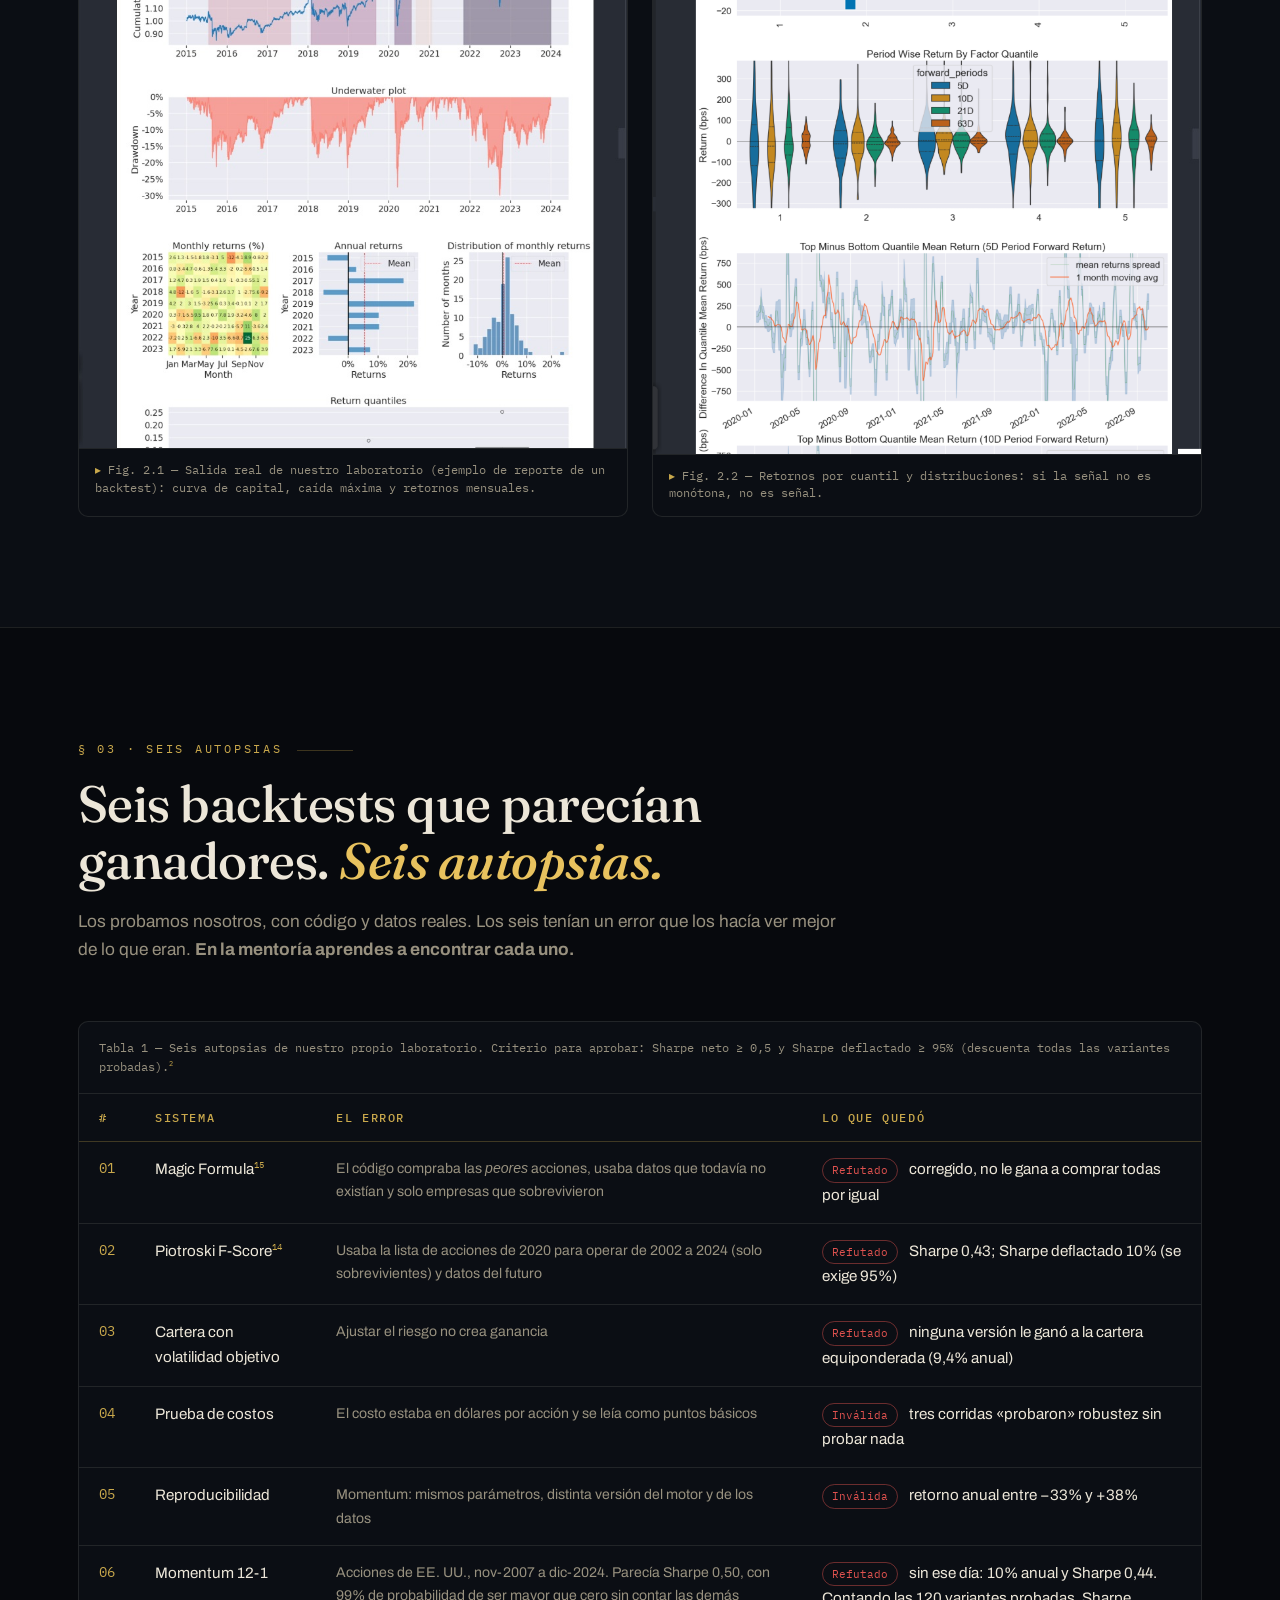
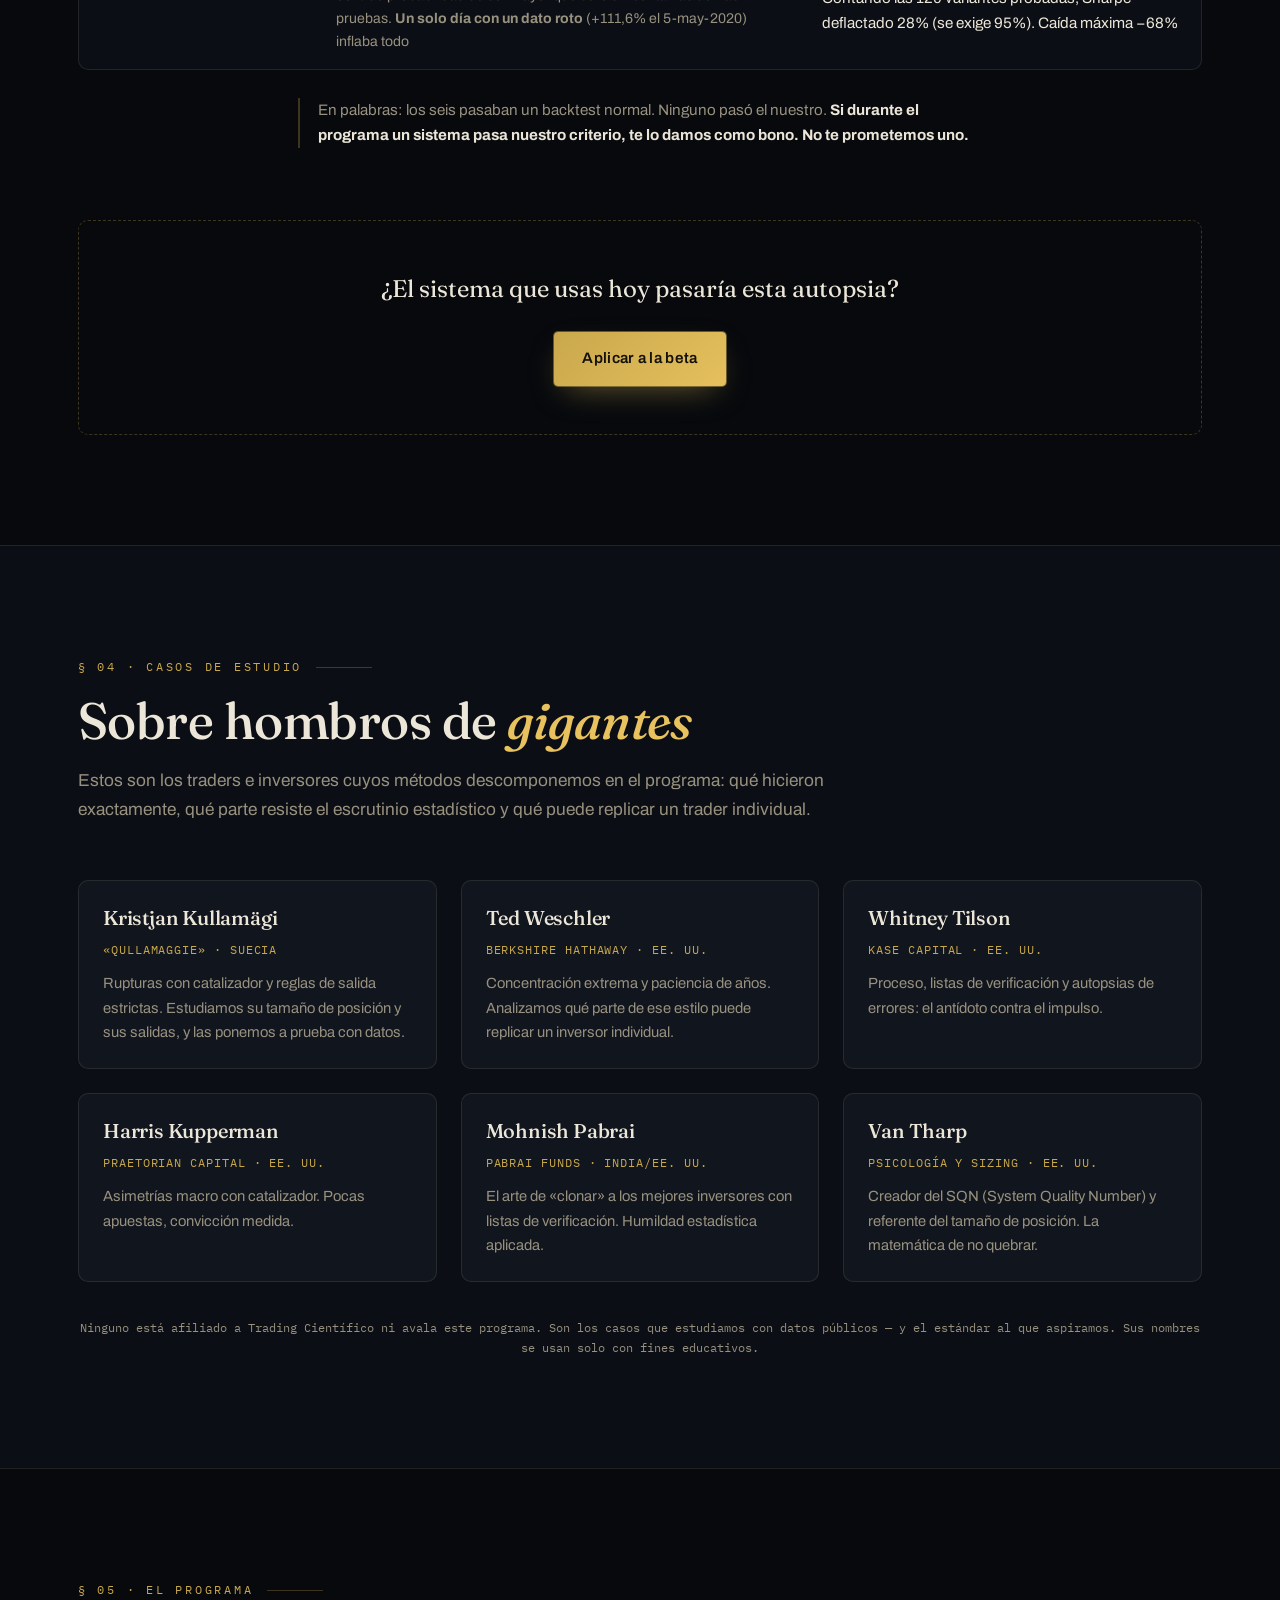
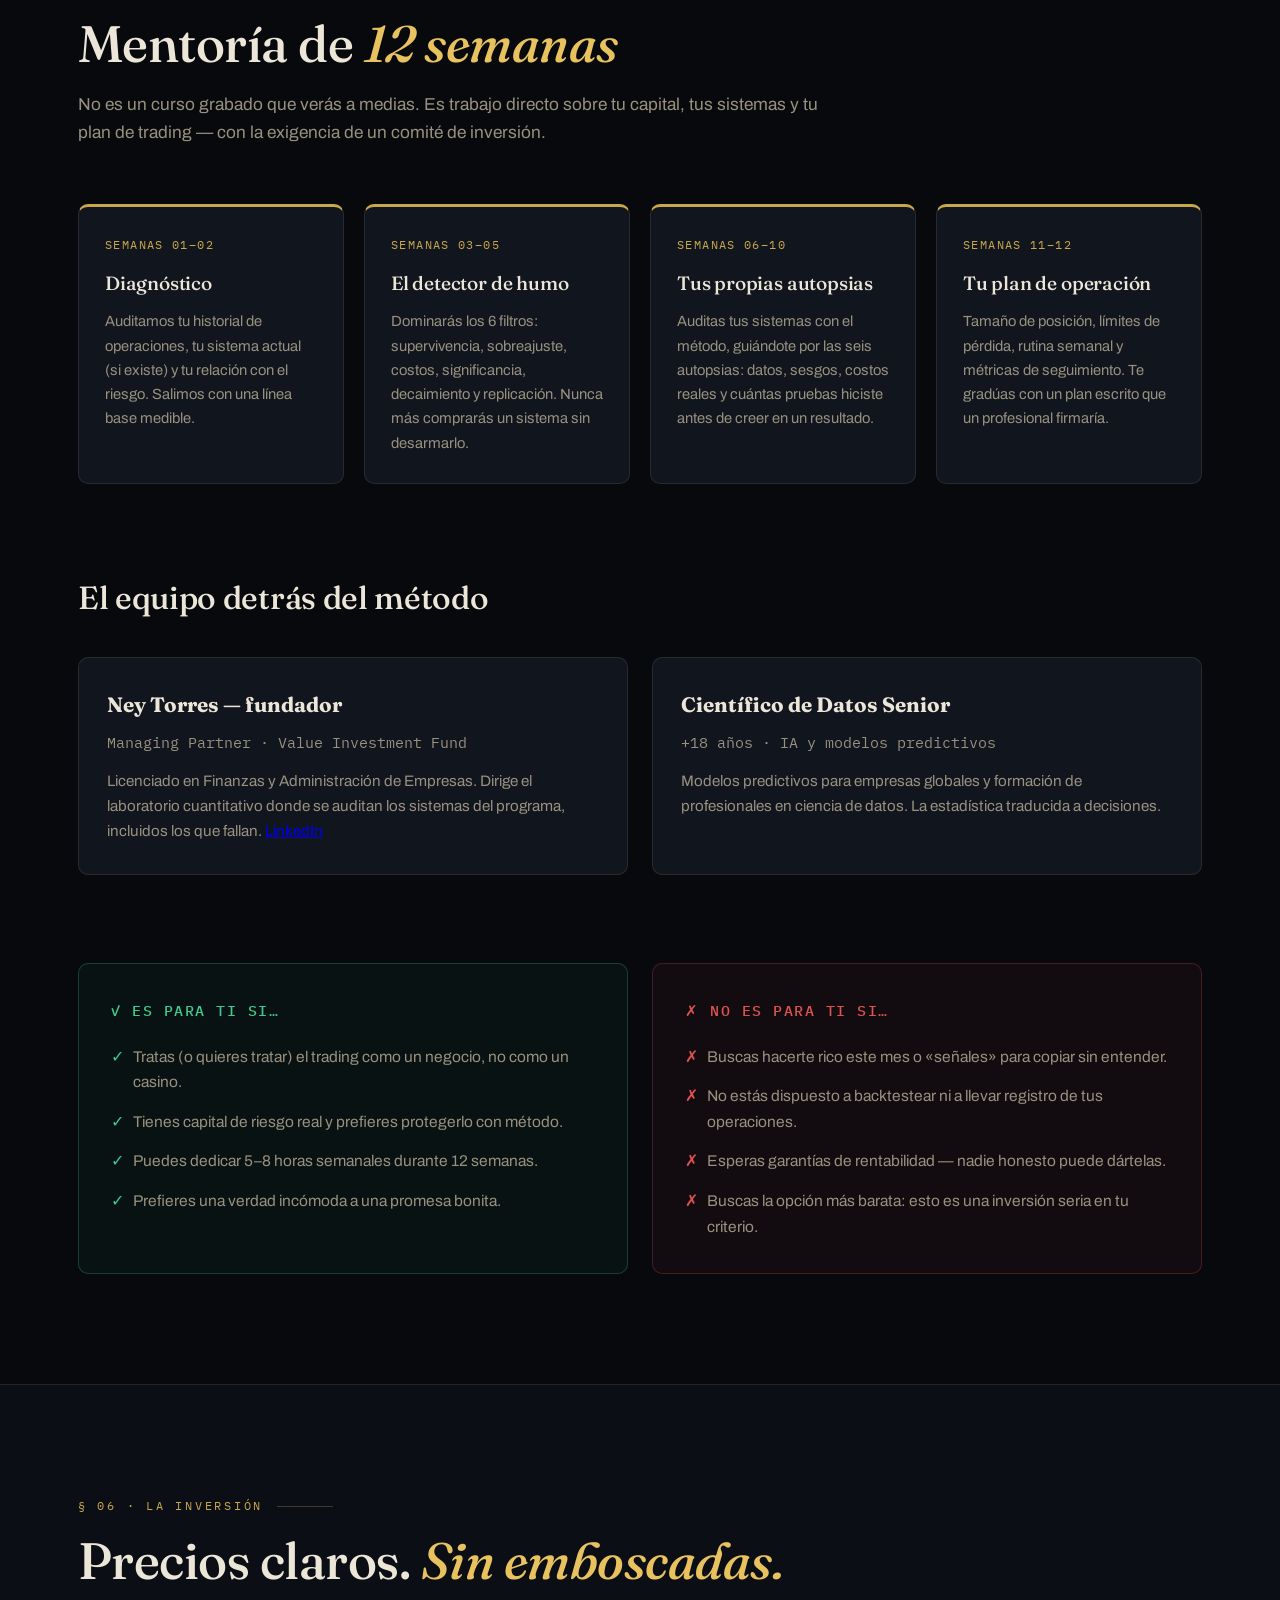
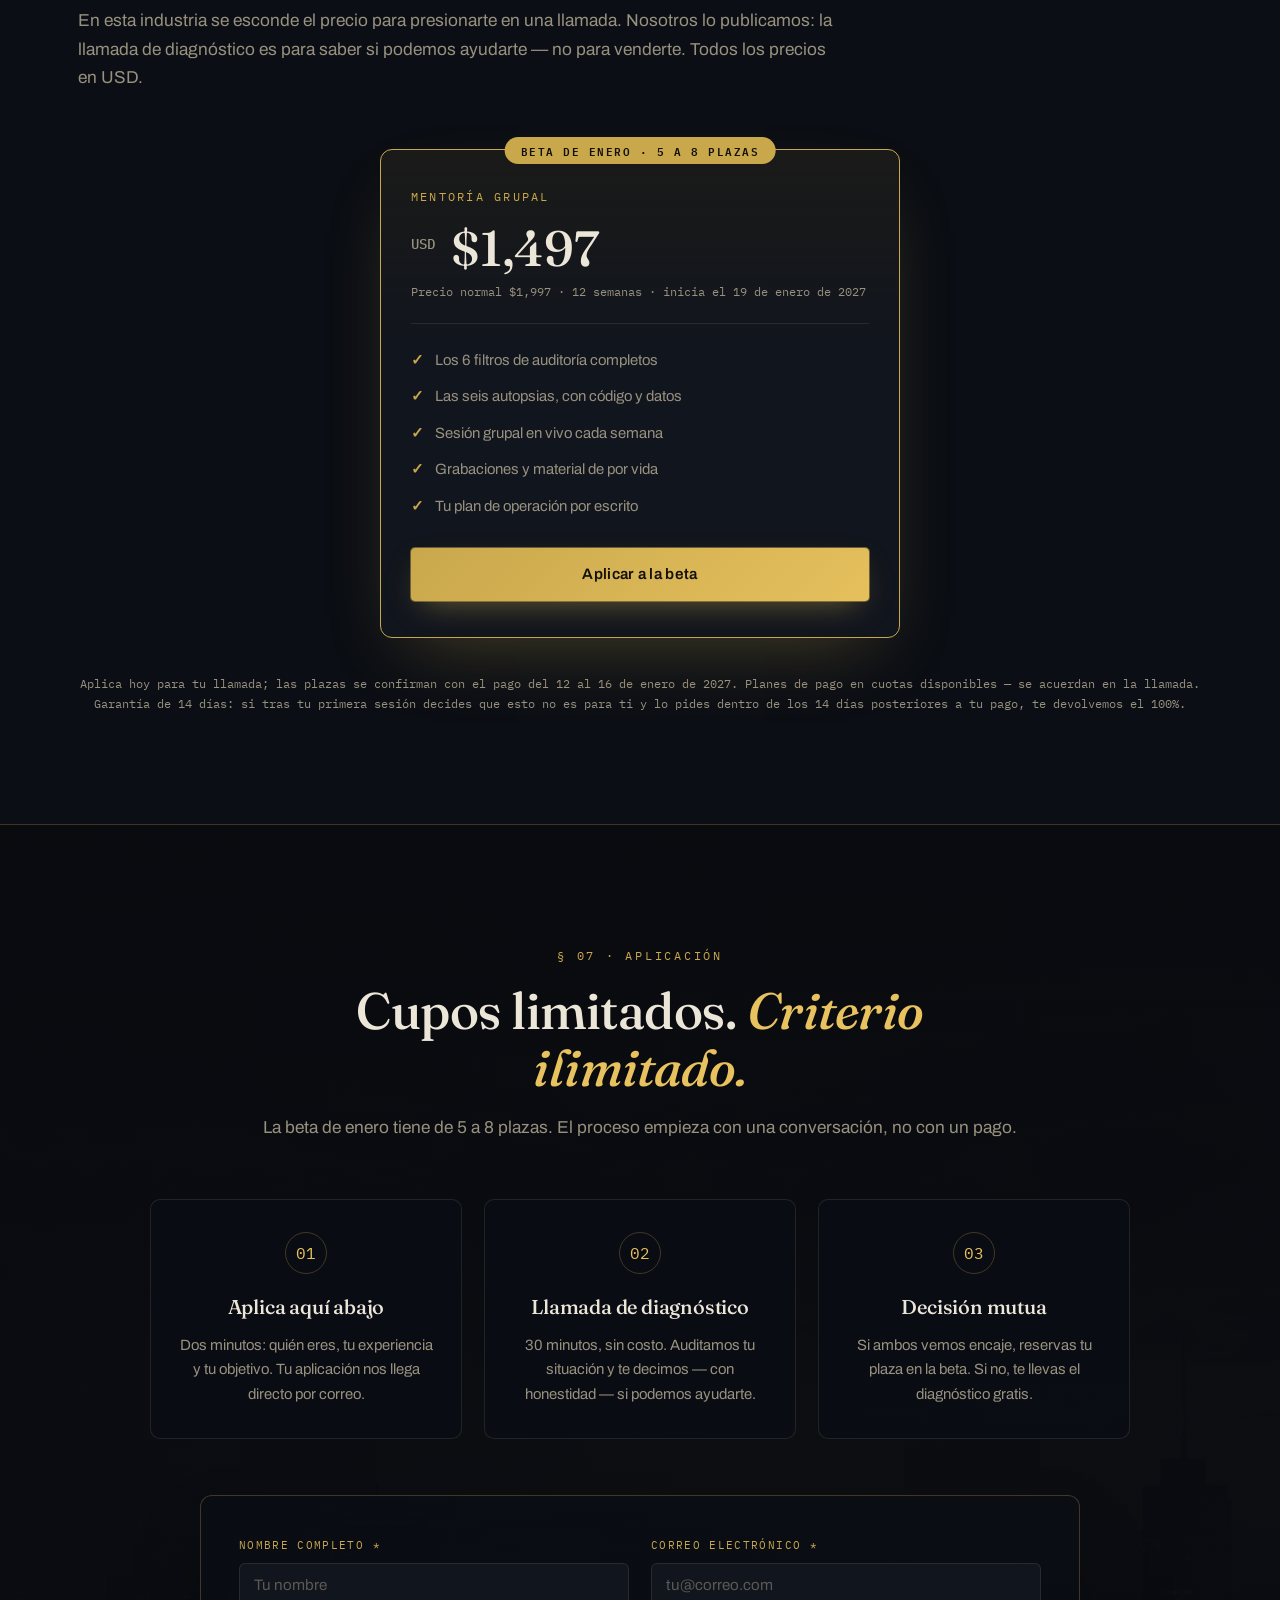
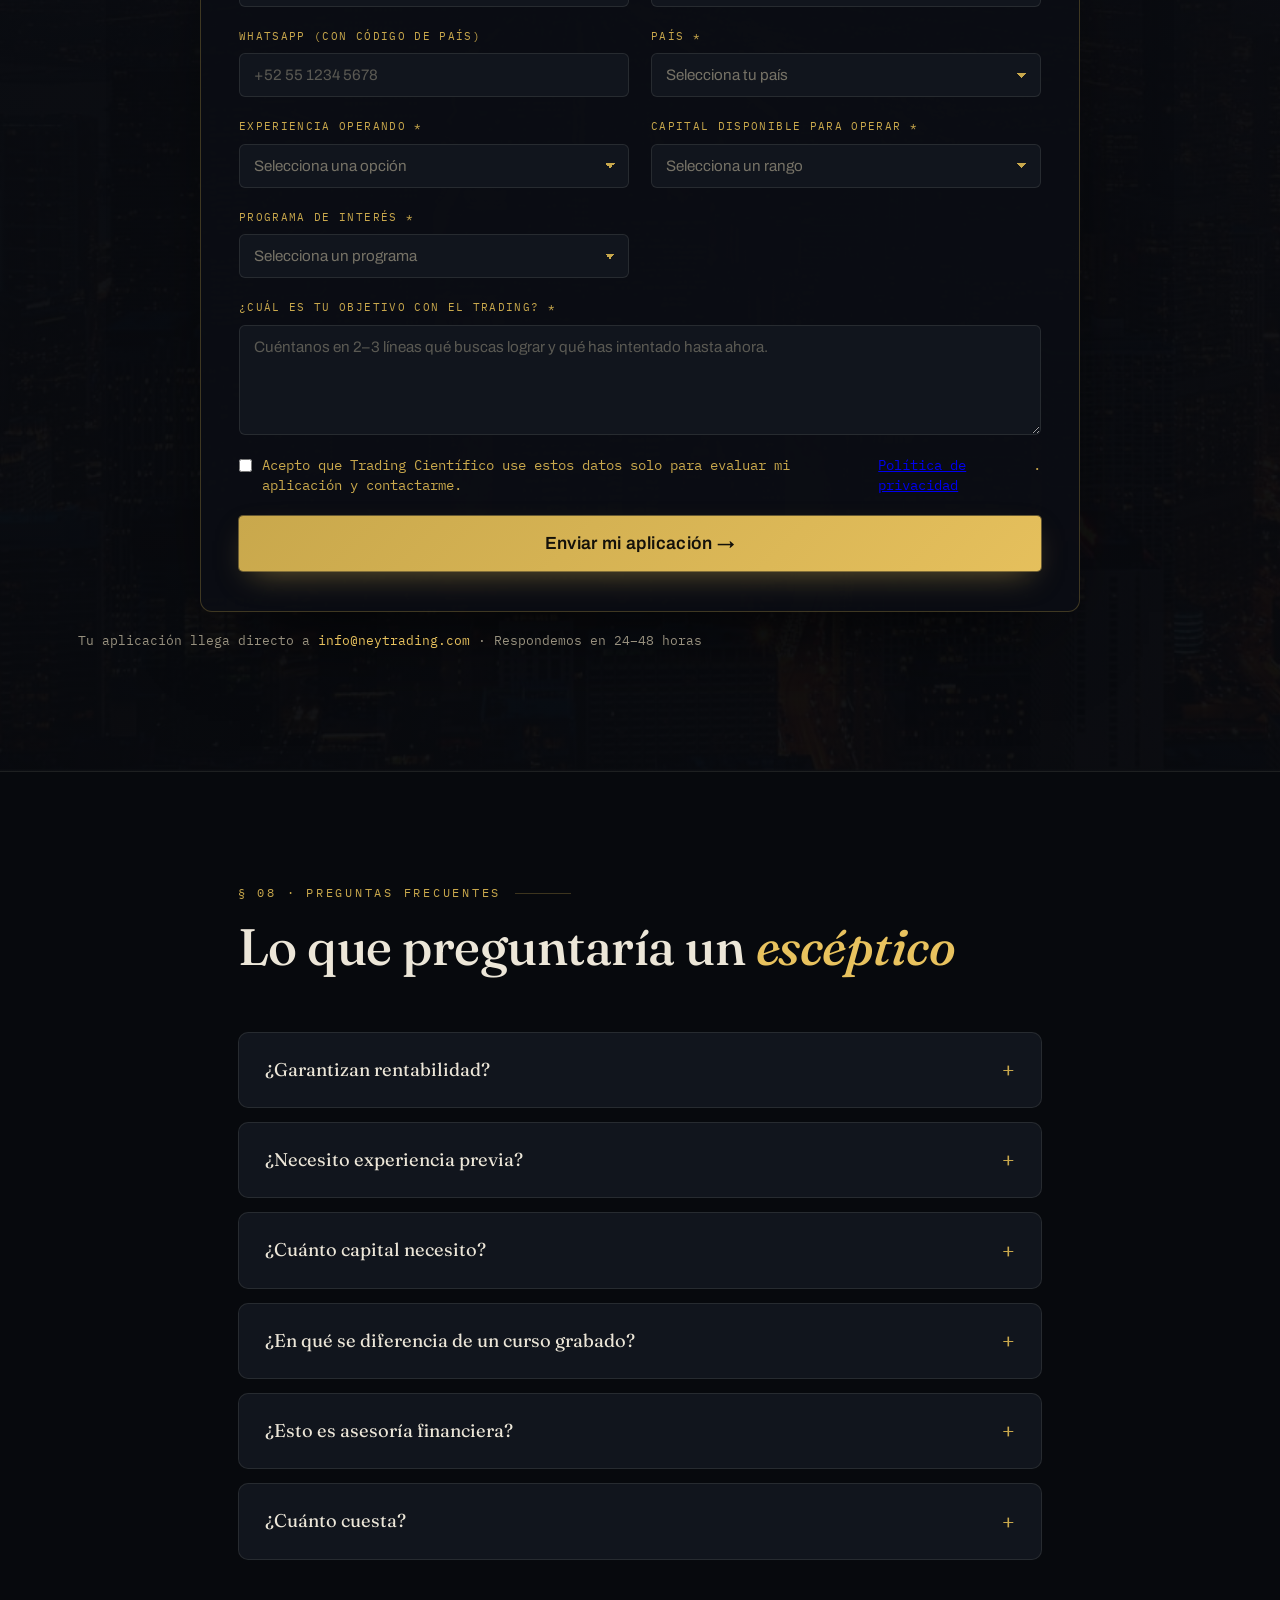
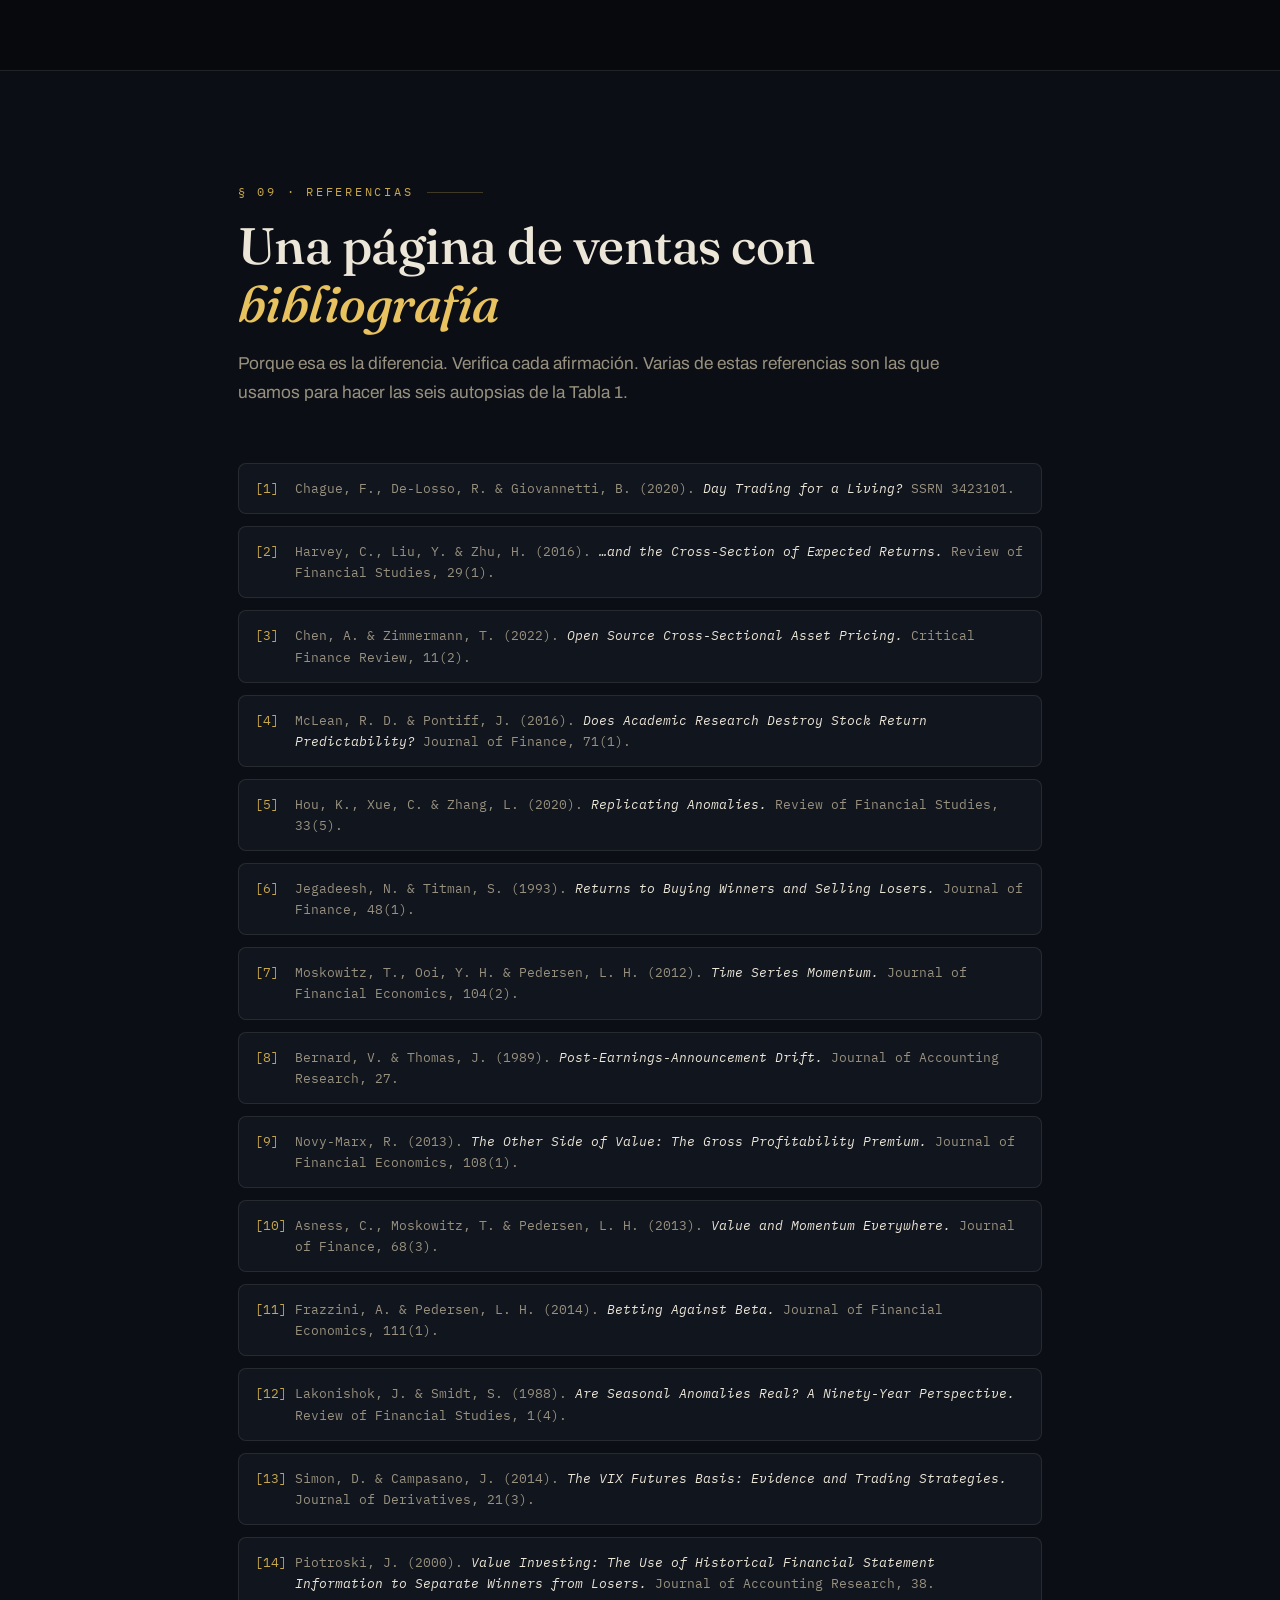
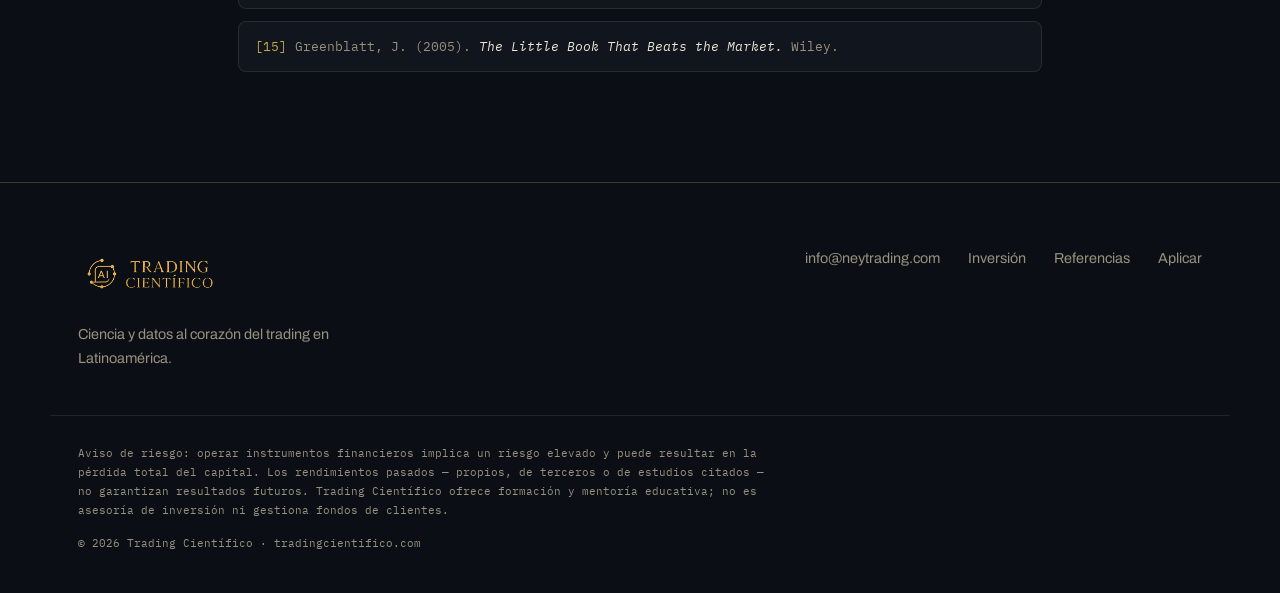
==== commit 8c3efec7: "Ronda 2 del test: botón de jugar arriba en el hero, sin jerga, explicación de −1,04R, periodos en la" ====
--- a/index.html
+++ b/index.html
@@ -50,15 +50,15 @@
         <p class="kicker reveal">Mentoría basada en evidencia · Latinoamérica</p>
         <h1 class="hero__title reveal d1">¿Le ganarías a Kullamägi<br><em>en 10 trades?</em></h1>
         <p class="hero__sub reveal d1"><strong>Tú contra uno de los traders más famosos del mundo.</strong> 10 gráficos reales: compras, apuestas en contra o pasas. Al final ves tu marcador: tú __/10.</p>
+        <div class="hero__cta reveal d1">
+          <a class="btn btn--gold" href="https://azar.tradingcientifico.com/#kulla">Juega 10 trades gratis →</a>
+          <a class="btn btn--ghost" href="#aplicar">Aplicar a la beta · 5 a 8 plazas</a>
+        </div>
         <p class="hero__sub reveal d2">
           El 97% de los day traders persistentes pierde dinero. En 12 semanas te enseñamos a
-          <strong>detectar el backtest que te iba a hacer perder plata, antes de arriesgarla</strong>.
+          <strong>detectar la estrategia que te iba a hacer perder plata, antes de arriesgarla</strong>.
           Con datos, no con corazonadas.
         </p>
-        <div class="hero__cta reveal d3">
-          <a class="btn btn--gold" href="https://azar.tradingcientifico.com/#kulla">Juega 10 trades gratis →</a>
-          <a class="btn btn--ghost" href="#aplicar">Aplicar a la beta · 5 a 8 plazas</a>
-        </div>
         <ul class="hero__stats reveal d4">
           <li><span class="num mono" data-count="97" data-suffix="%">97%</span><span class="lbl">de day traders persistentes pierde<sup><a href="#ref-1">1</a></sup></span></li>
           <li><span class="num mono">t &gt; 3.0</span><span class="lbl">nuestro estándar de evidencia<sup><a href="#ref-2">2</a></sup></span></li>
@@ -109,7 +109,7 @@
       <p class="reveal" style="display:flex;flex-wrap:wrap;gap:12px">
         <a class="btn btn--gold" href="https://azar.tradingcientifico.com/#kulla">Jugar ahora →</a>
       </p>
-      <p class="giants__legal mono reveal">Dato real: comprando 400 rupturas de 2022–2026 sin criterio, solo 16,5% ganaron y el promedio fue perder 1,04 veces lo arriesgado por trade. Datos diarios de Financial Modeling Prep; no es recomendación de inversión.</p>
+      <p class="giants__legal mono reveal">Dato real: comprando 400 rupturas de 2022–2026 sin criterio, solo 16,5% ganaron y el promedio fue perder 1,04 veces lo arriesgado por trade (los saltos de precio en la apertura hacen que algunas pérdidas superen lo previsto). Datos diarios de Financial Modeling Prep; no es recomendación de inversión.</p>
     </div>
   </section>
 
@@ -204,7 +204,7 @@
           <figure class="figframe figframe--term reveal">
             <div class="panel__bar mono"><span class="dot"></span><span class="dot"></span><span class="dot"></span> backtest · curva &amp; drawdown</div>
             <img src="assets/img/lab-backtest-1.jpg" alt="Backtest real: curva de capital, drawdown y mapa de retornos mensuales" loading="lazy" width="834" height="970">
-            <figcaption class="fig mono">Fig. 2.1 — Salida real de nuestro laboratorio: curva de capital, drawdown y retornos mensuales.</figcaption>
+            <figcaption class="fig mono">Fig. 2.1 — Salida real de nuestro laboratorio (ejemplo de reporte de un backtest): curva de capital, caída máxima y retornos mensuales.</figcaption>
           </figure>
           <figure class="figframe figframe--term reveal d1">
             <div class="panel__bar mono"><span class="dot"></span><span class="dot"></span><span class="dot"></span> backtest · robustez por cuantiles</div>
@@ -234,11 +234,11 @@
           </thead>
           <tbody>
             <tr><td class="mono">01</td><td>Magic Formula<sup><a href="#ref-15">15</a></sup></td><td>El código compraba las <em>peores</em> acciones, usaba datos que todavía no existían y solo empresas que sobrevivieron</td><td><span class="tag tag--warn">Refutado</span> corregido, no le gana a comprar todas por igual</td></tr>
-            <tr><td class="mono">02</td><td>Piotroski F-Score<sup><a href="#ref-14">14</a></sup></td><td>Usaba la lista de acciones de 2020 para operar desde 2002 (solo sobrevivientes) y datos del futuro</td><td><span class="tag tag--warn">Refutado</span> Sharpe 0,43; Sharpe deflactado 10% (se exige 95%)</td></tr>
+            <tr><td class="mono">02</td><td>Piotroski F-Score<sup><a href="#ref-14">14</a></sup></td><td>Usaba la lista de acciones de 2020 para operar de 2002 a 2024 (solo sobrevivientes) y datos del futuro</td><td><span class="tag tag--warn">Refutado</span> Sharpe 0,43; Sharpe deflactado 10% (se exige 95%)</td></tr>
             <tr><td class="mono">03</td><td>Cartera con volatilidad objetivo</td><td>Ajustar el riesgo no crea ganancia</td><td><span class="tag tag--warn">Refutado</span> ninguna versión le ganó a la cartera equiponderada (9,4% anual)</td></tr>
             <tr><td class="mono">04</td><td>Prueba de costos</td><td>El costo estaba en dólares por acción y se leía como puntos básicos</td><td><span class="tag tag--warn">Inválida</span> tres corridas «probaron» robustez sin probar nada</td></tr>
             <tr><td class="mono">05</td><td>Reproducibilidad</td><td>Momentum: mismos parámetros, distinta versión del motor y de los datos</td><td><span class="tag tag--warn">Inválida</span> retorno anual entre −33% y +38%</td></tr>
-            <tr><td class="mono">06</td><td>Momentum 12-1</td><td>Parecía Sharpe 0,50, con 99% de probabilidad de ser mayor que cero sin contar las demás pruebas. <strong>Un solo día con un dato roto</strong> (+111,6% el 5-may-2020) inflaba todo</td><td><span class="tag tag--warn">Refutado</span> sin ese día: 10% anual y Sharpe 0,44. Contando las 120 variantes probadas, Sharpe deflactado 28% (se exige 95%). Caída máxima −68%</td></tr>
+            <tr><td class="mono">06</td><td>Momentum 12-1</td><td>Acciones de EE. UU., nov-2007 a dic-2024. Parecía Sharpe 0,50, con 99% de probabilidad de ser mayor que cero sin contar las demás pruebas. <strong>Un solo día con un dato roto</strong> (+111,6% el 5-may-2020) inflaba todo</td><td><span class="tag tag--warn">Refutado</span> sin ese día: 10% anual y Sharpe 0,44. Contando las 120 variantes probadas, Sharpe deflactado 28% (se exige 95%). Caída máxima −68%</td></tr>
           </tbody>
         </table>
       </div>
@@ -419,7 +419,7 @@
       <ol class="steps">
         <li class="reveal"><span class="mono steps__n">01</span><h3>Aplica aquí abajo</h3><p>Dos minutos: quién eres, tu experiencia y tu objetivo. Tu aplicación nos llega directo por correo.</p></li>
         <li class="reveal d1"><span class="mono steps__n">02</span><h3>Llamada de diagnóstico</h3><p>30 minutos, sin costo. Auditamos tu situación y te decimos — con honestidad — si podemos ayudarte.</p></li>
-        <li class="reveal d2"><span class="mono steps__n">03</span><h3>Decisión mutua</h3><p>Si ambos vemos encaje, eliges tu programa y agendamos. Si no, te llevas el diagnóstico gratis.</p></li>
+        <li class="reveal d2"><span class="mono steps__n">03</span><h3>Decisión mutua</h3><p>Si ambos vemos encaje, reservas tu plaza en la beta. Si no, te llevas el diagnóstico gratis.</p></li>
       </ol>
 
       <form class="appform reveal" action="https://formsubmit.co/info@neytrading.com" method="POST">
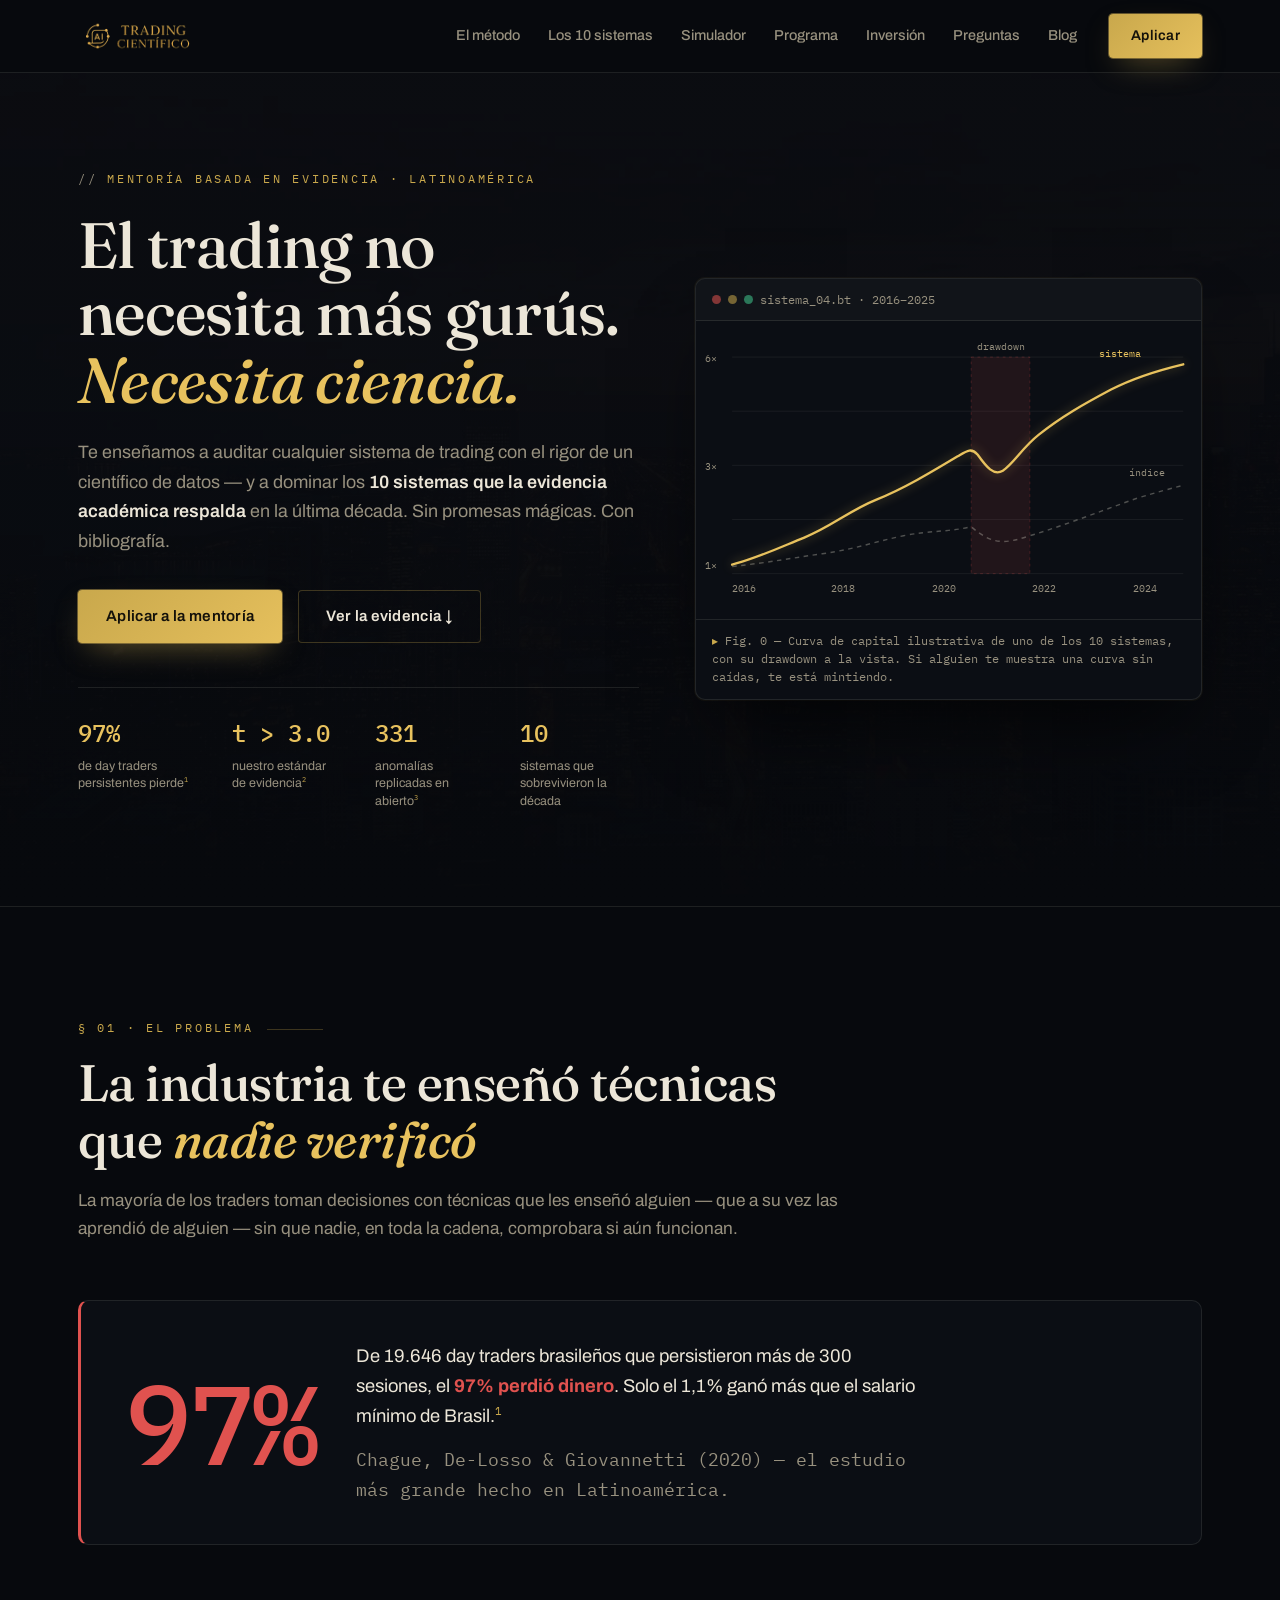
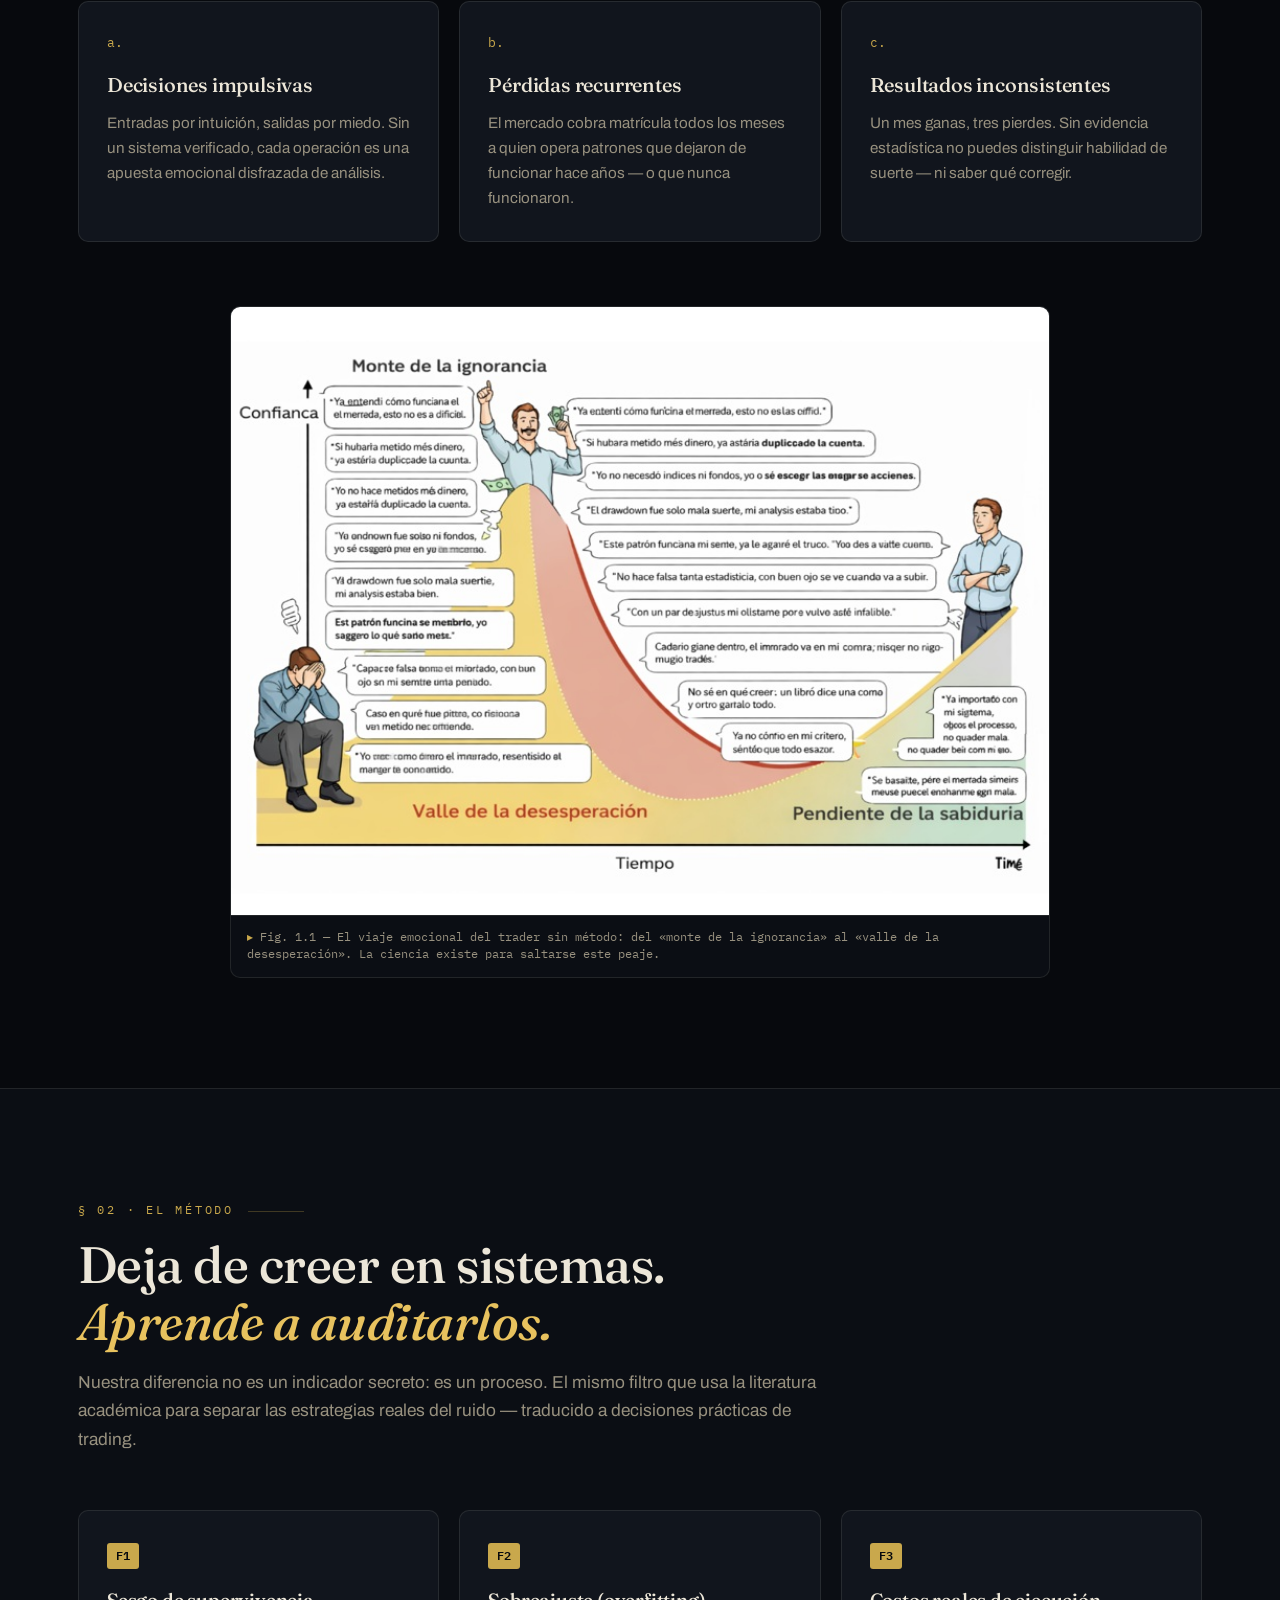
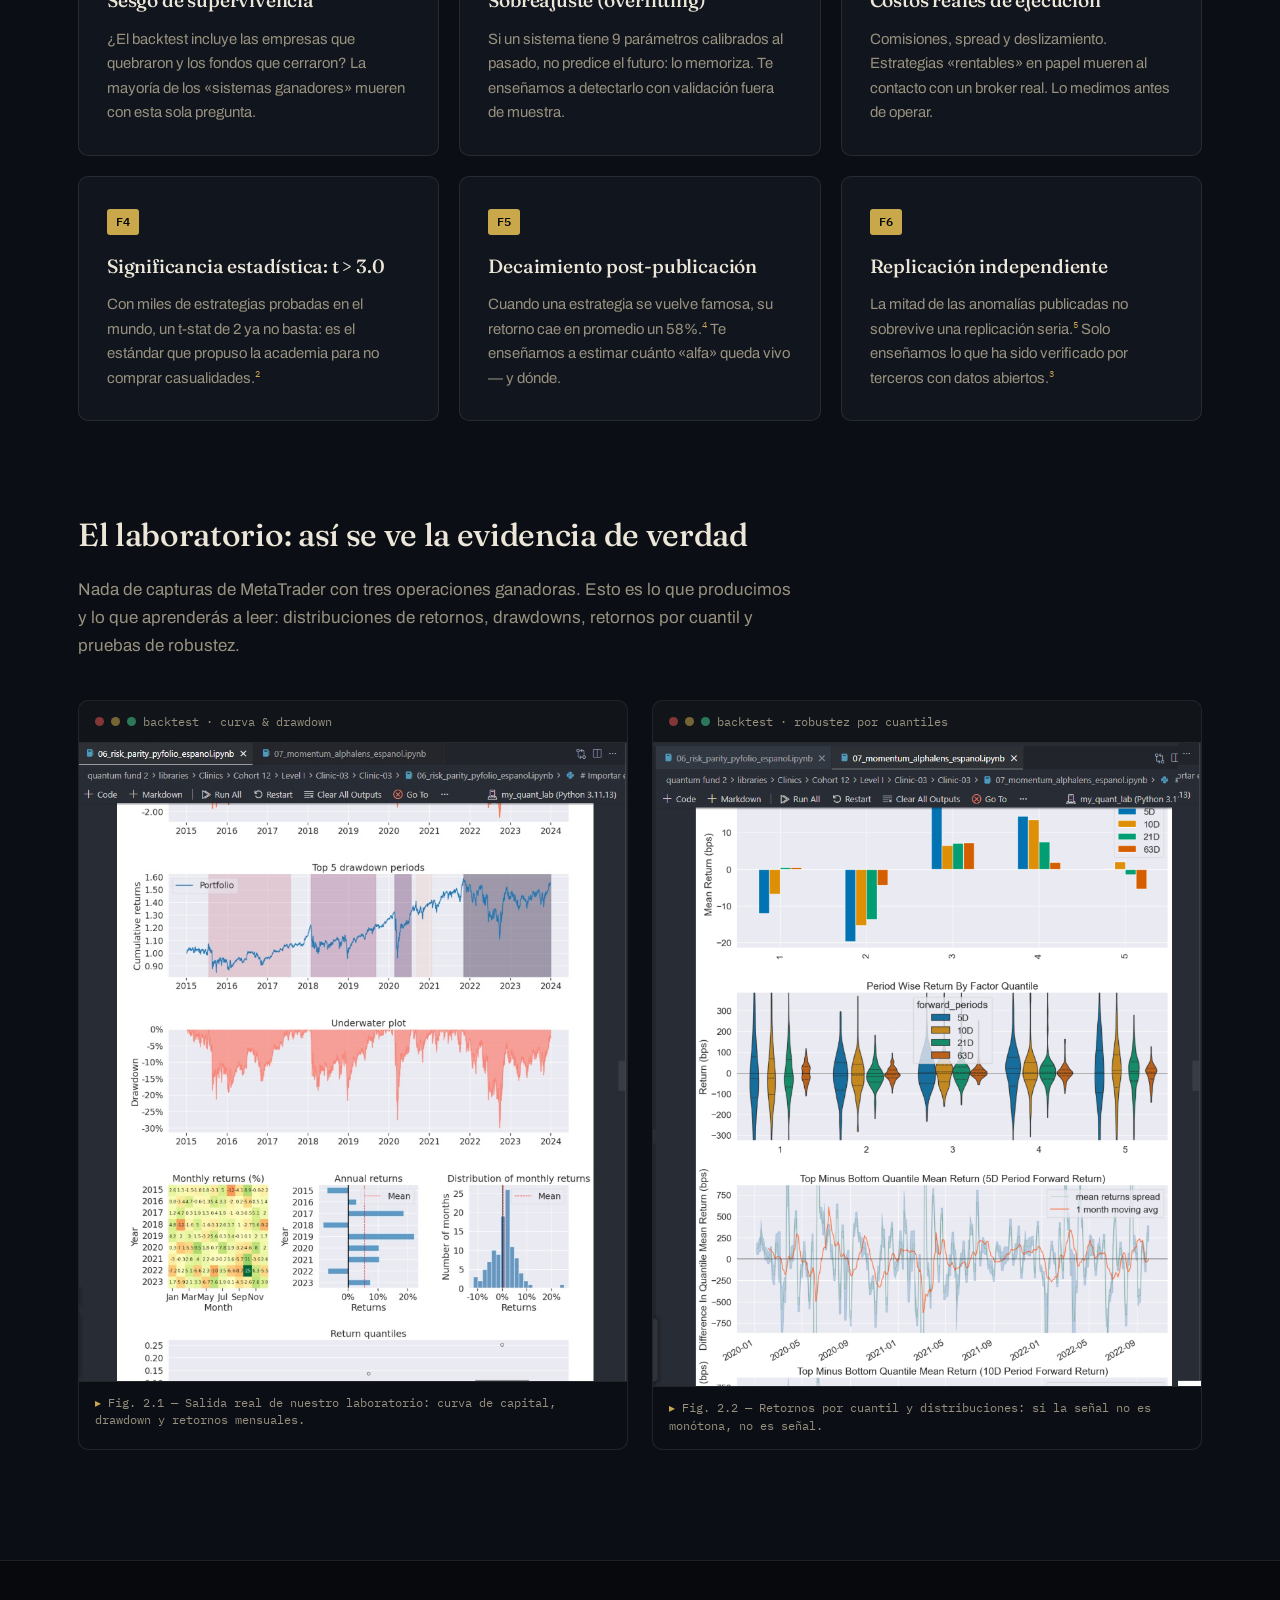
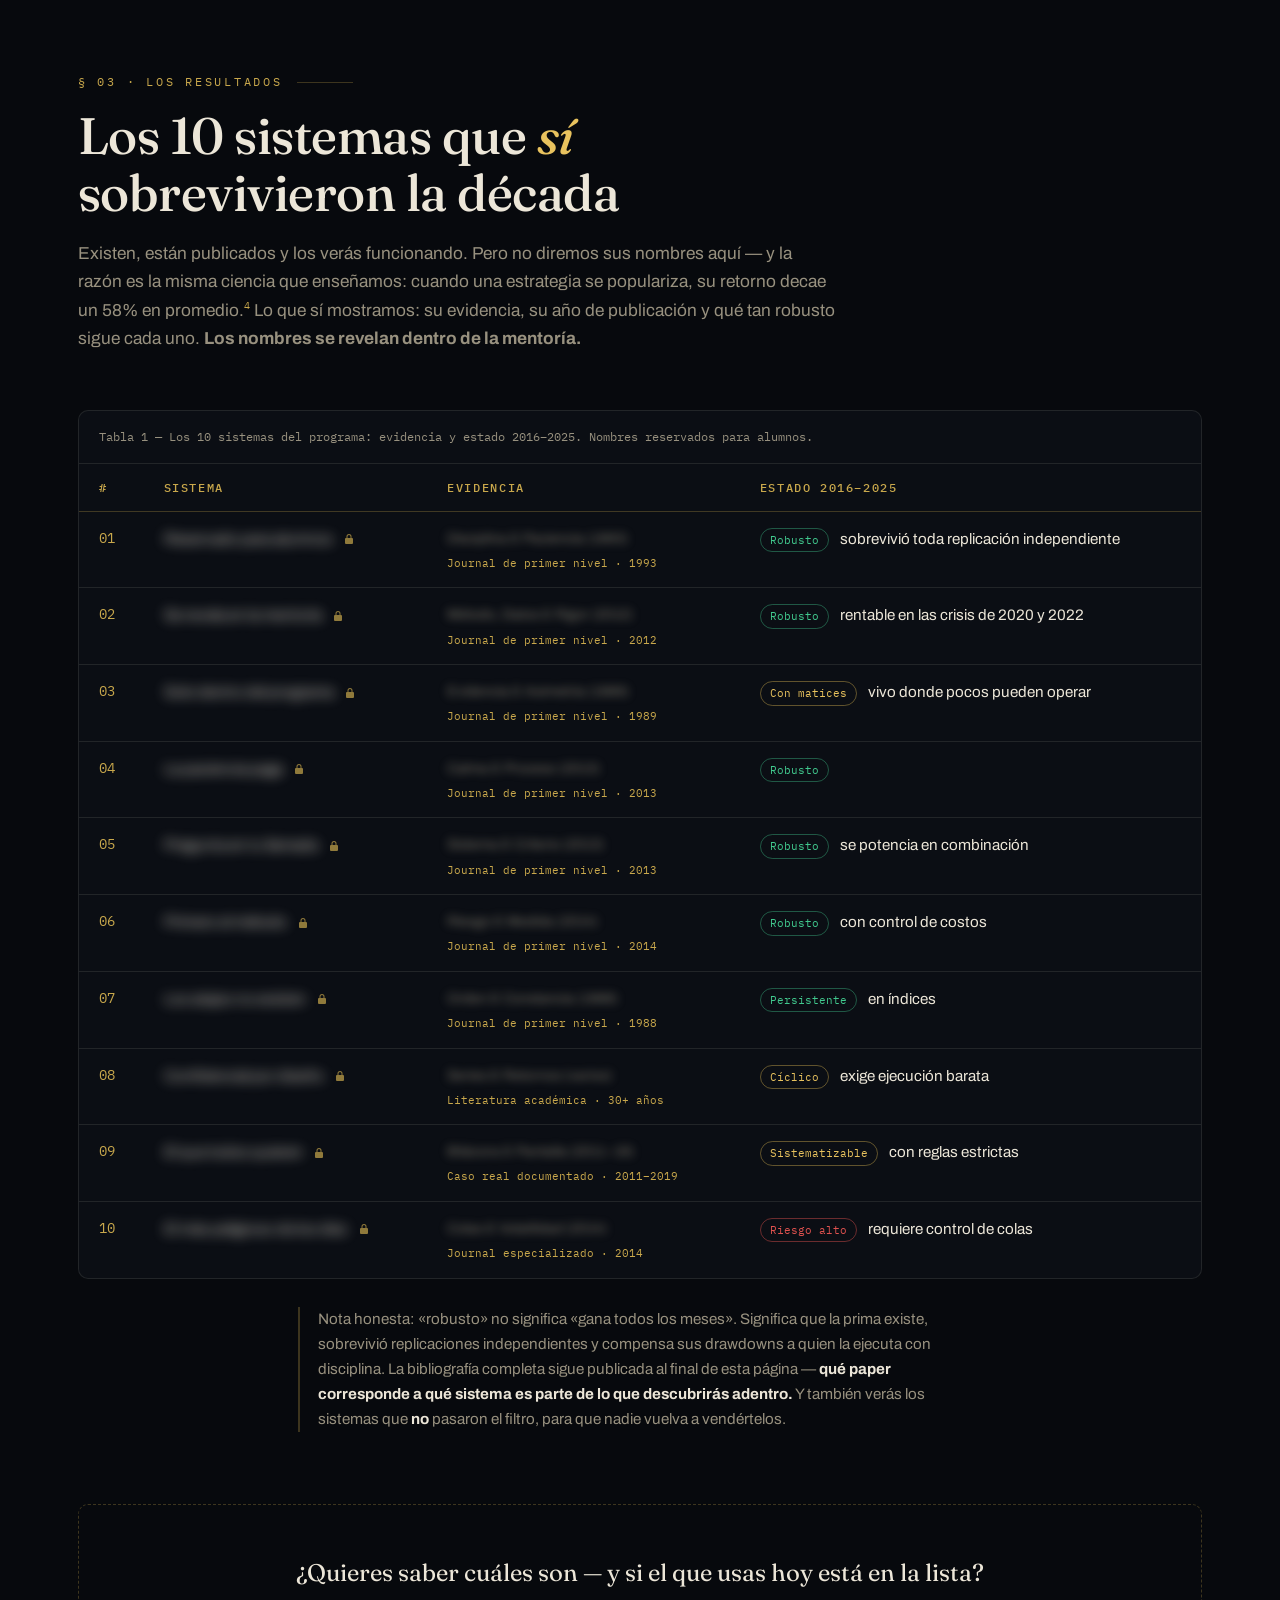
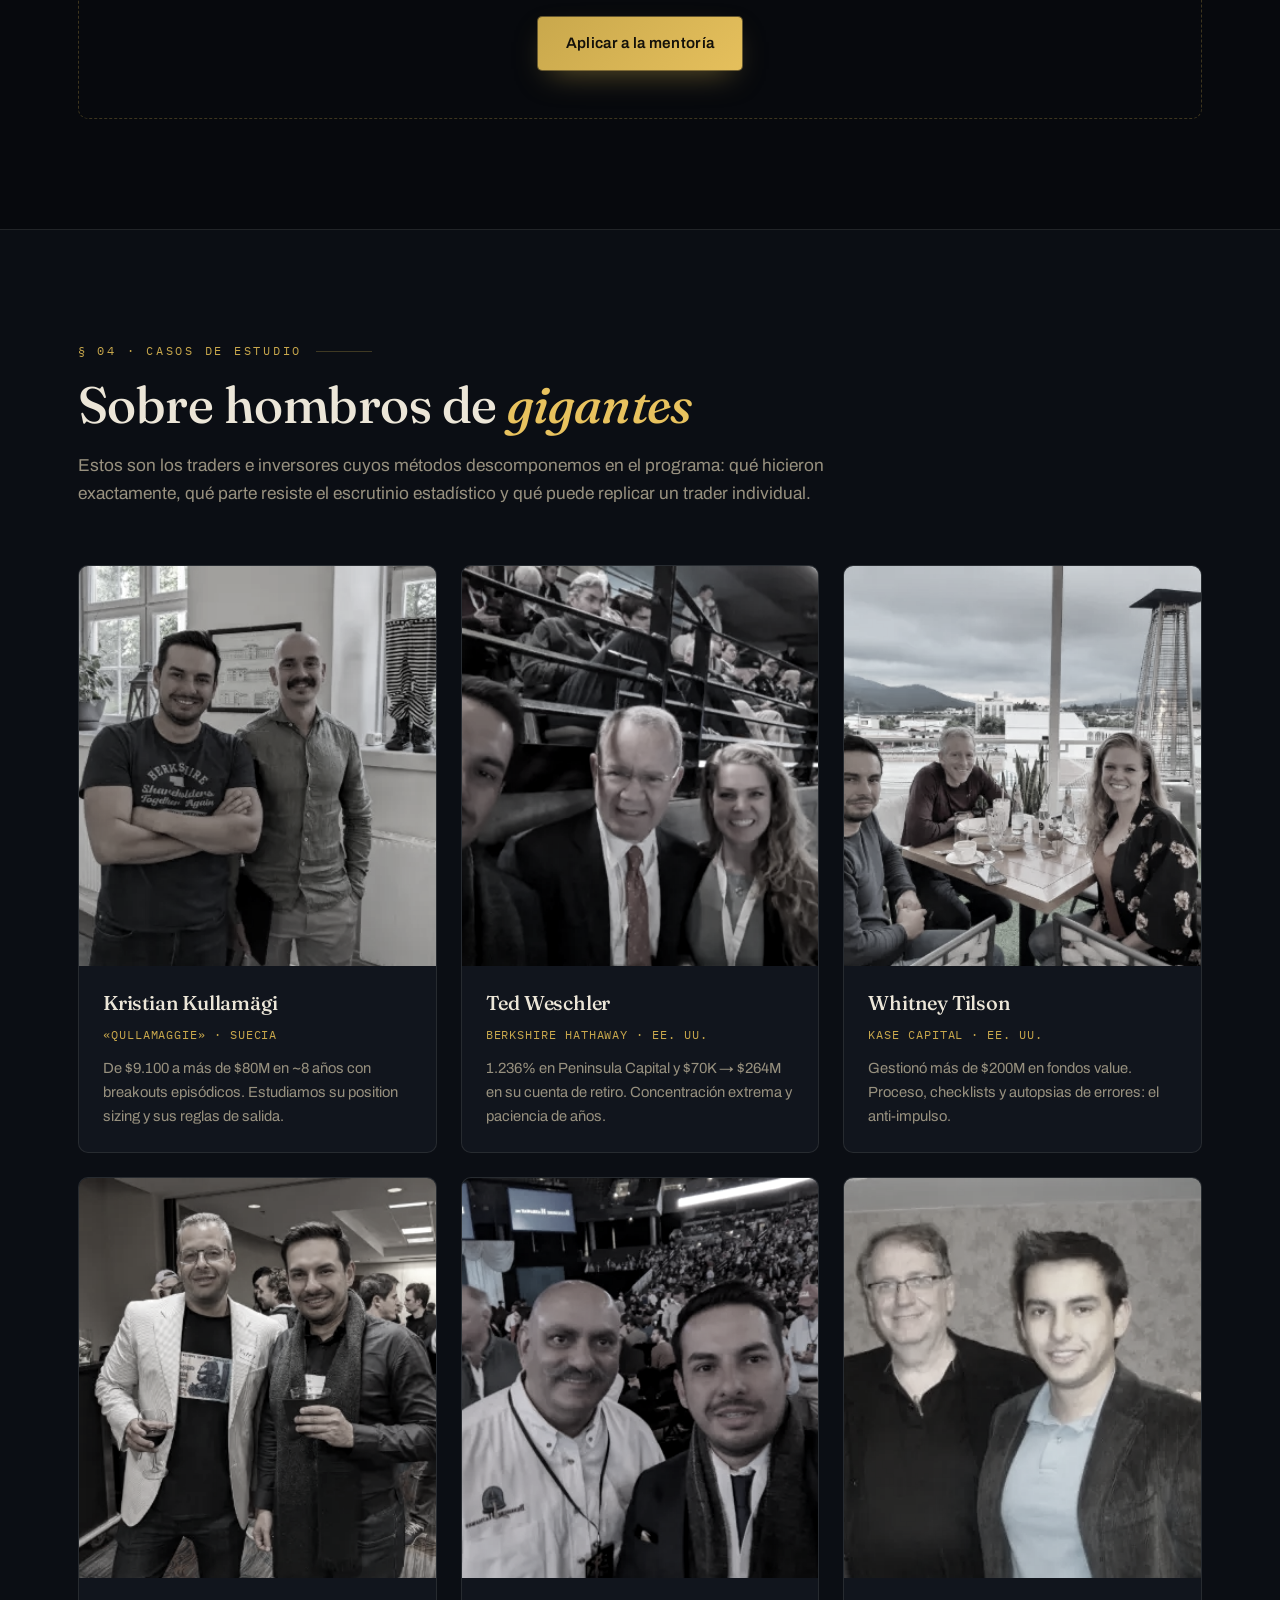
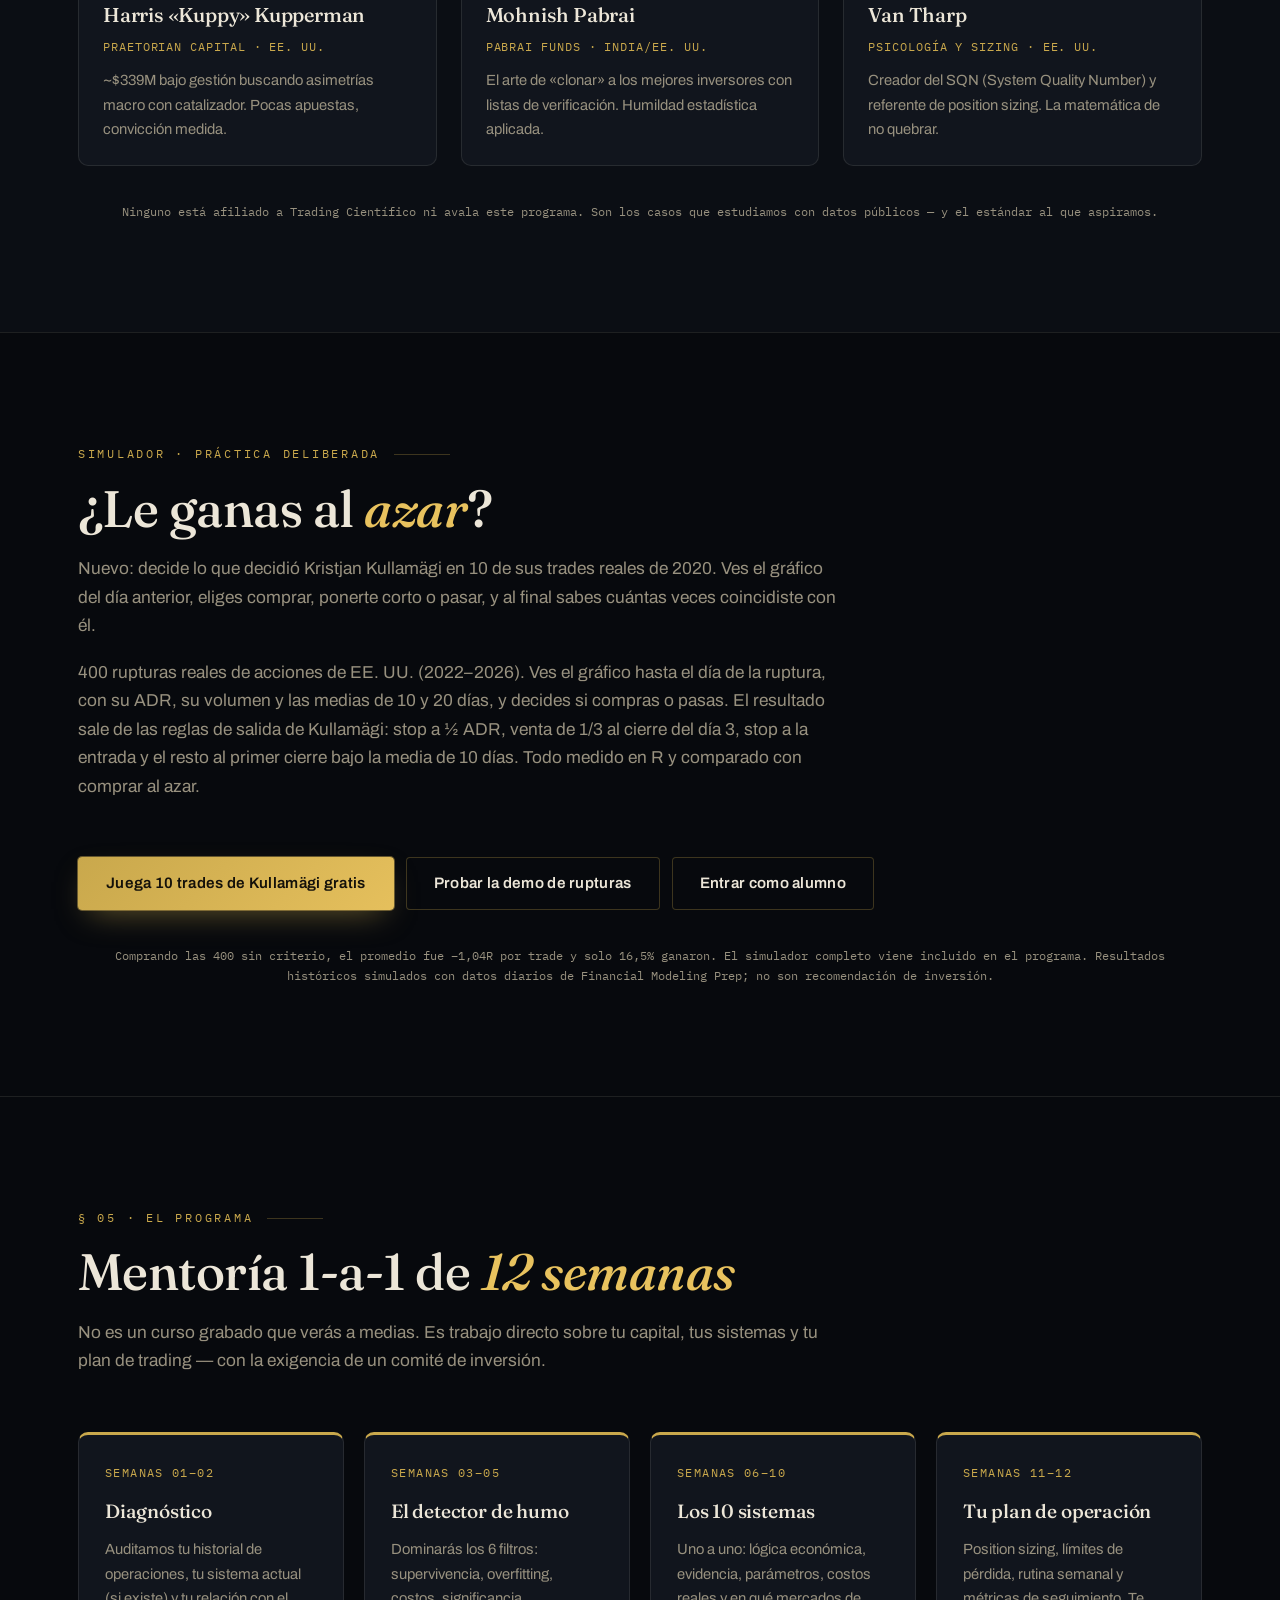
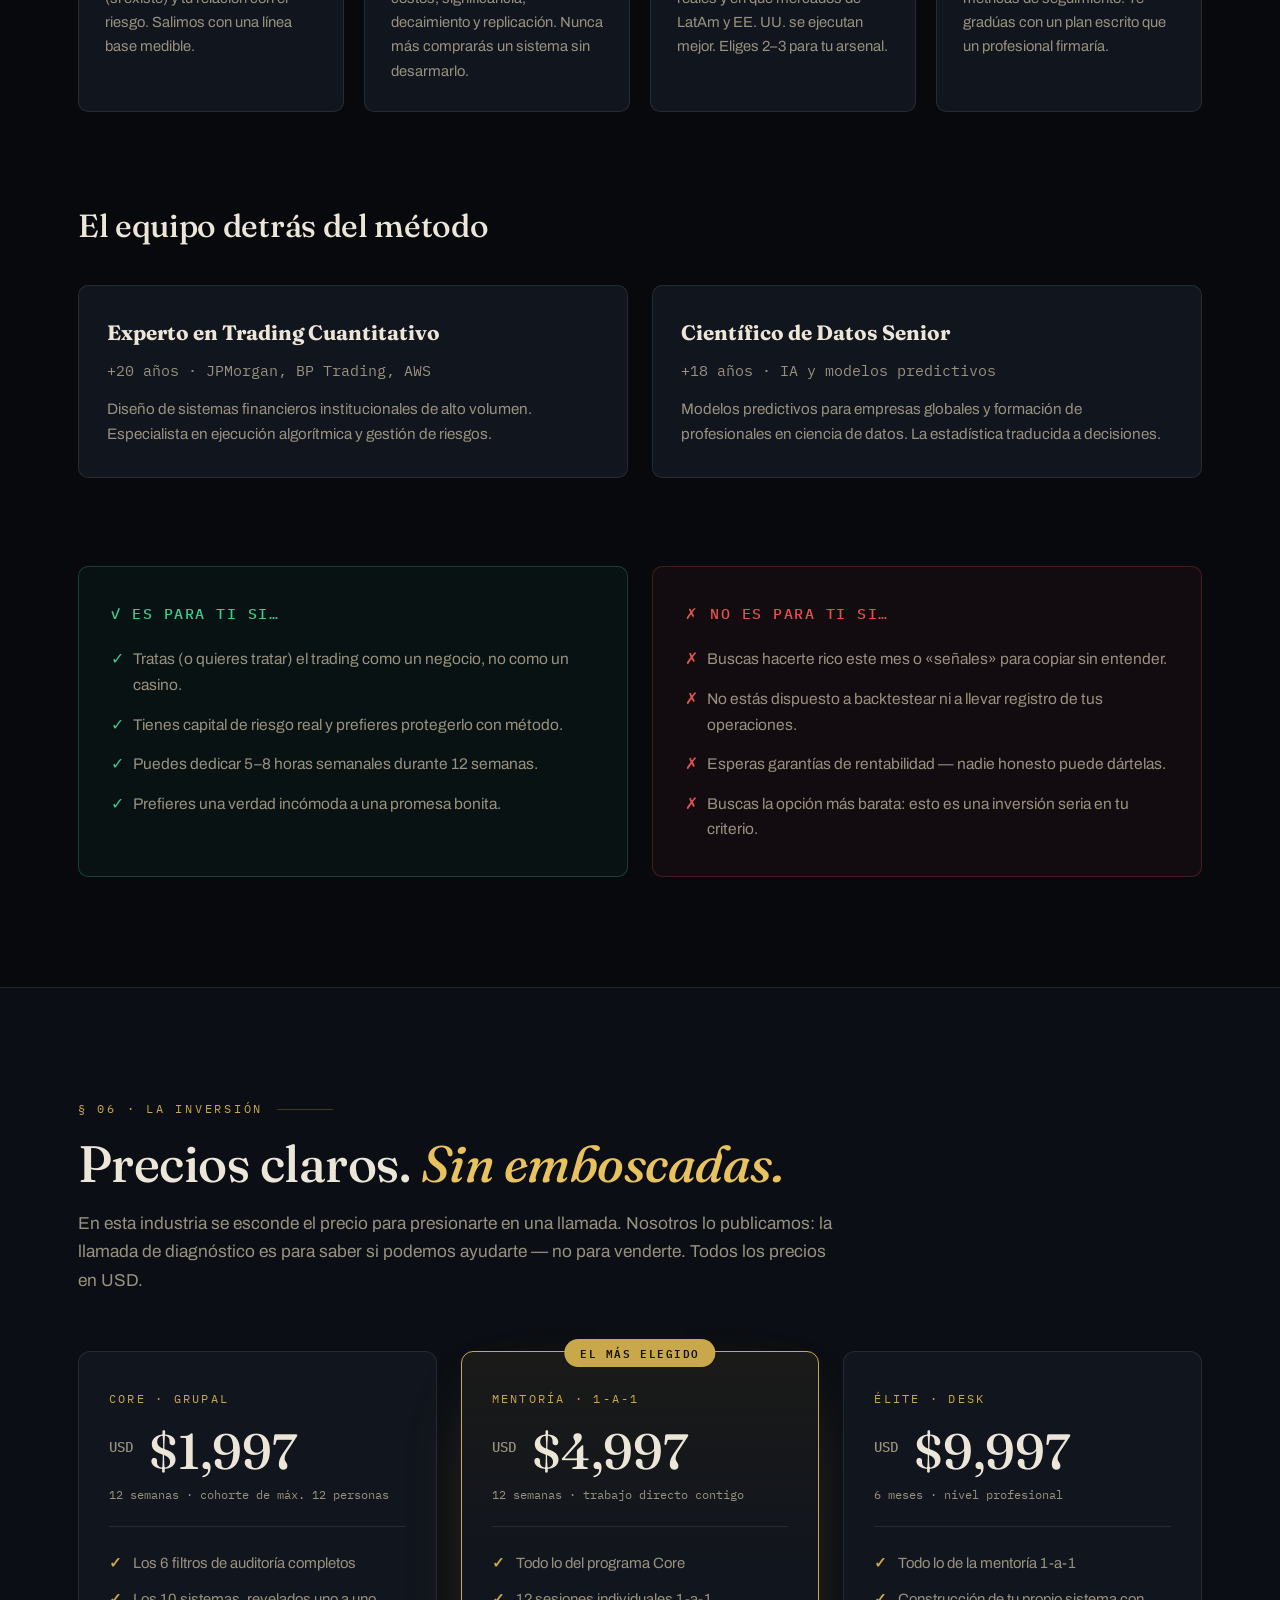
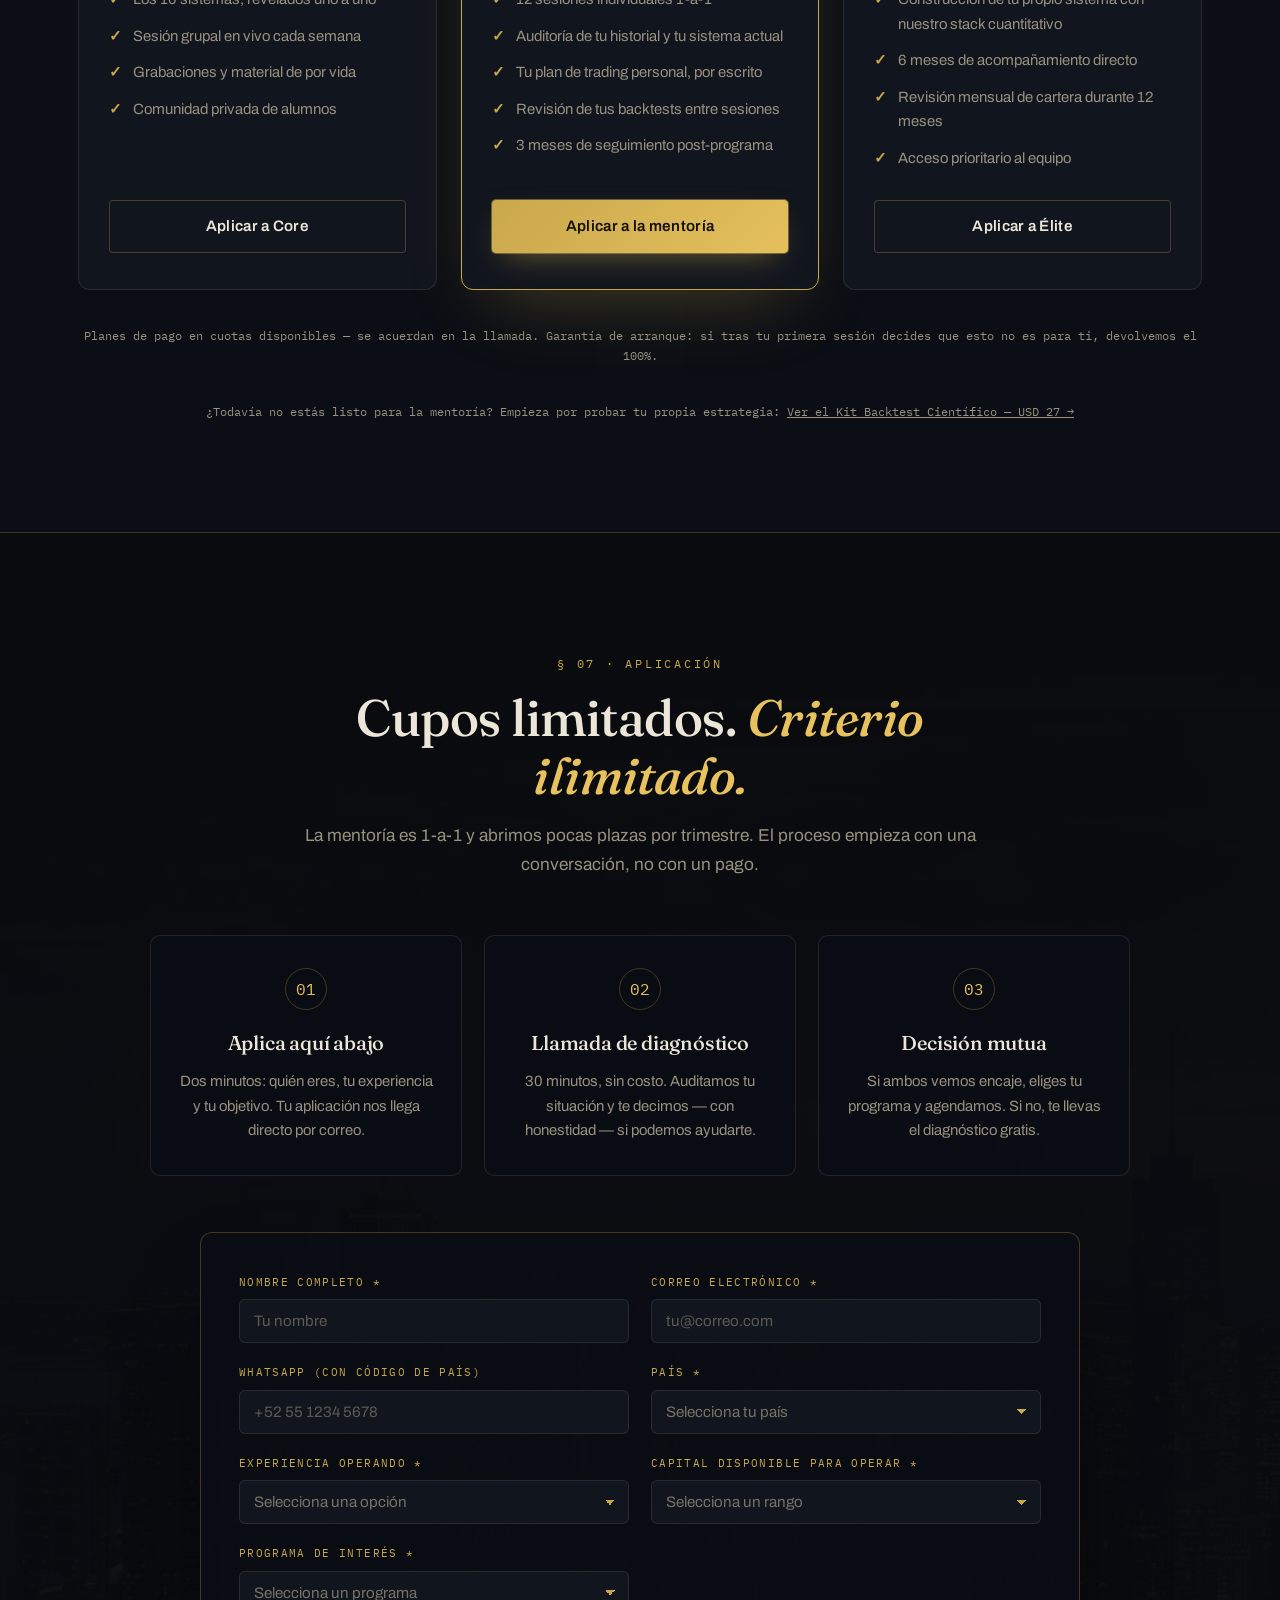
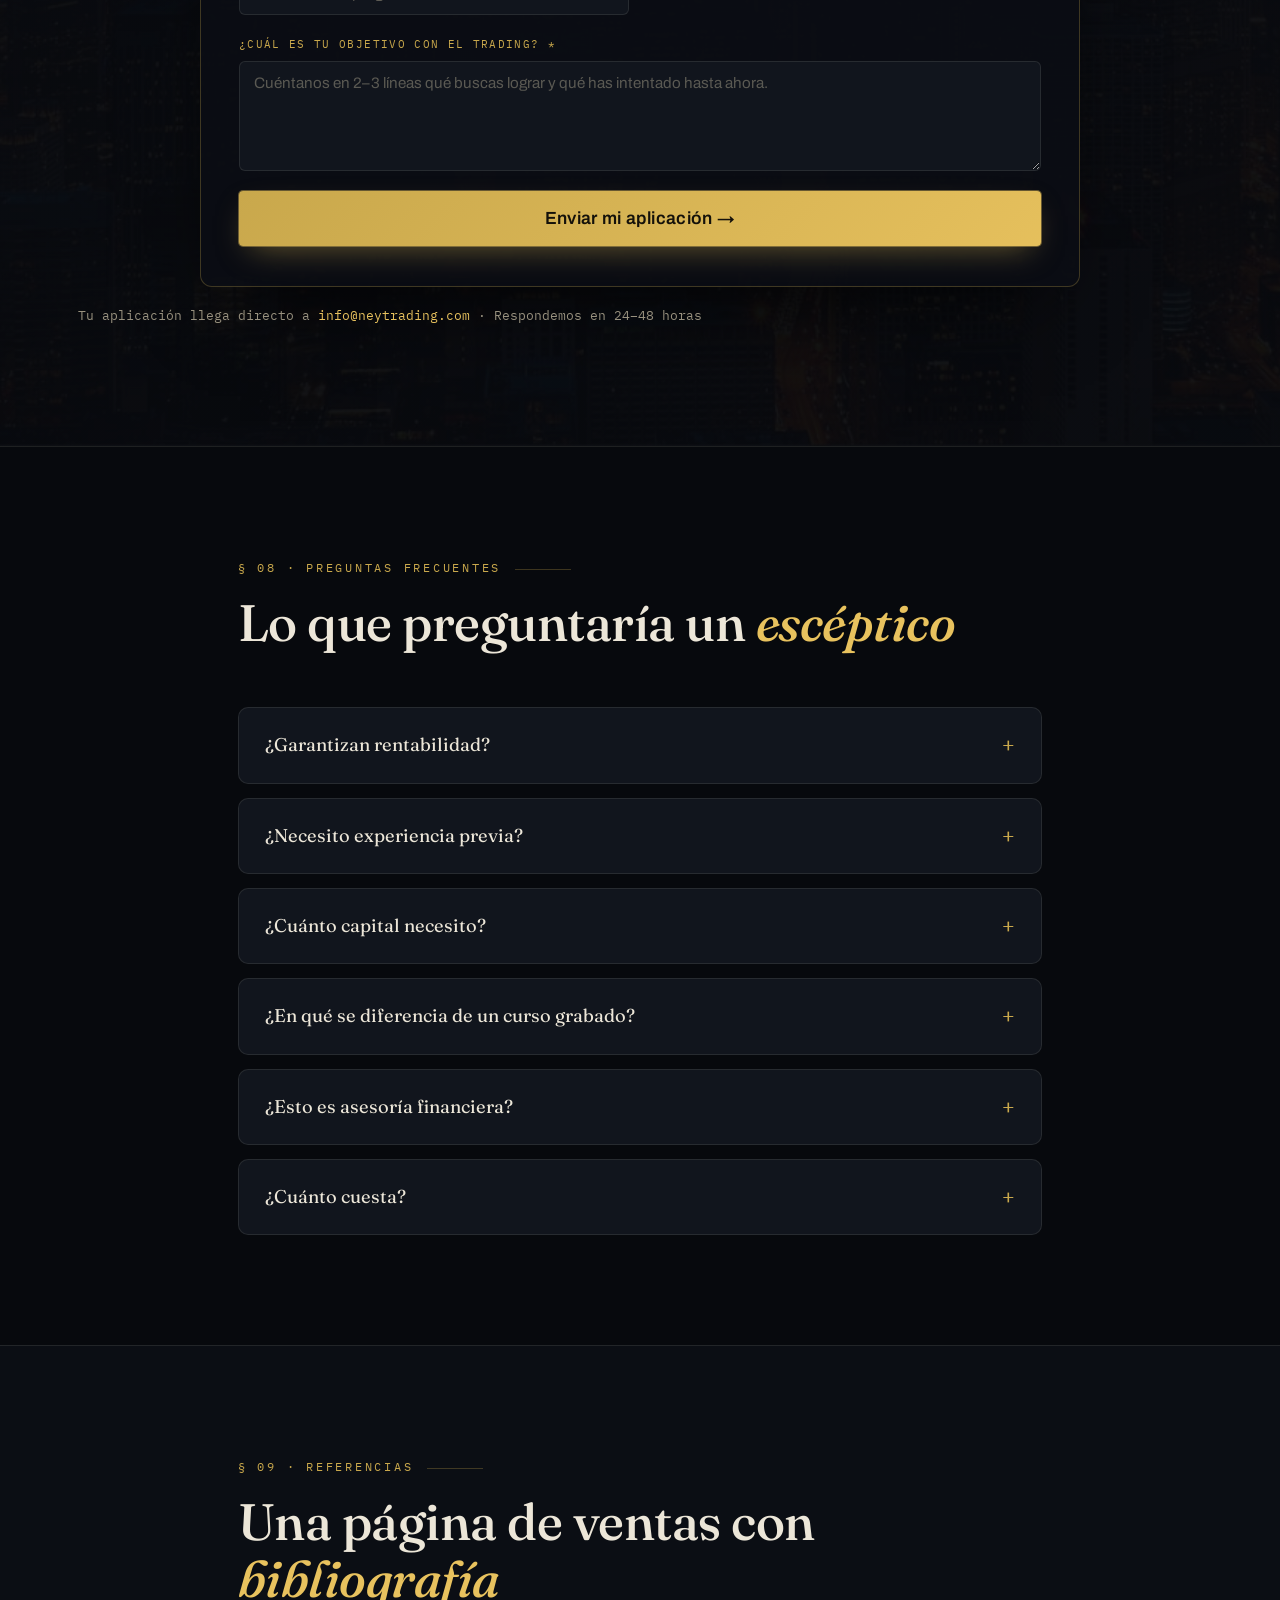
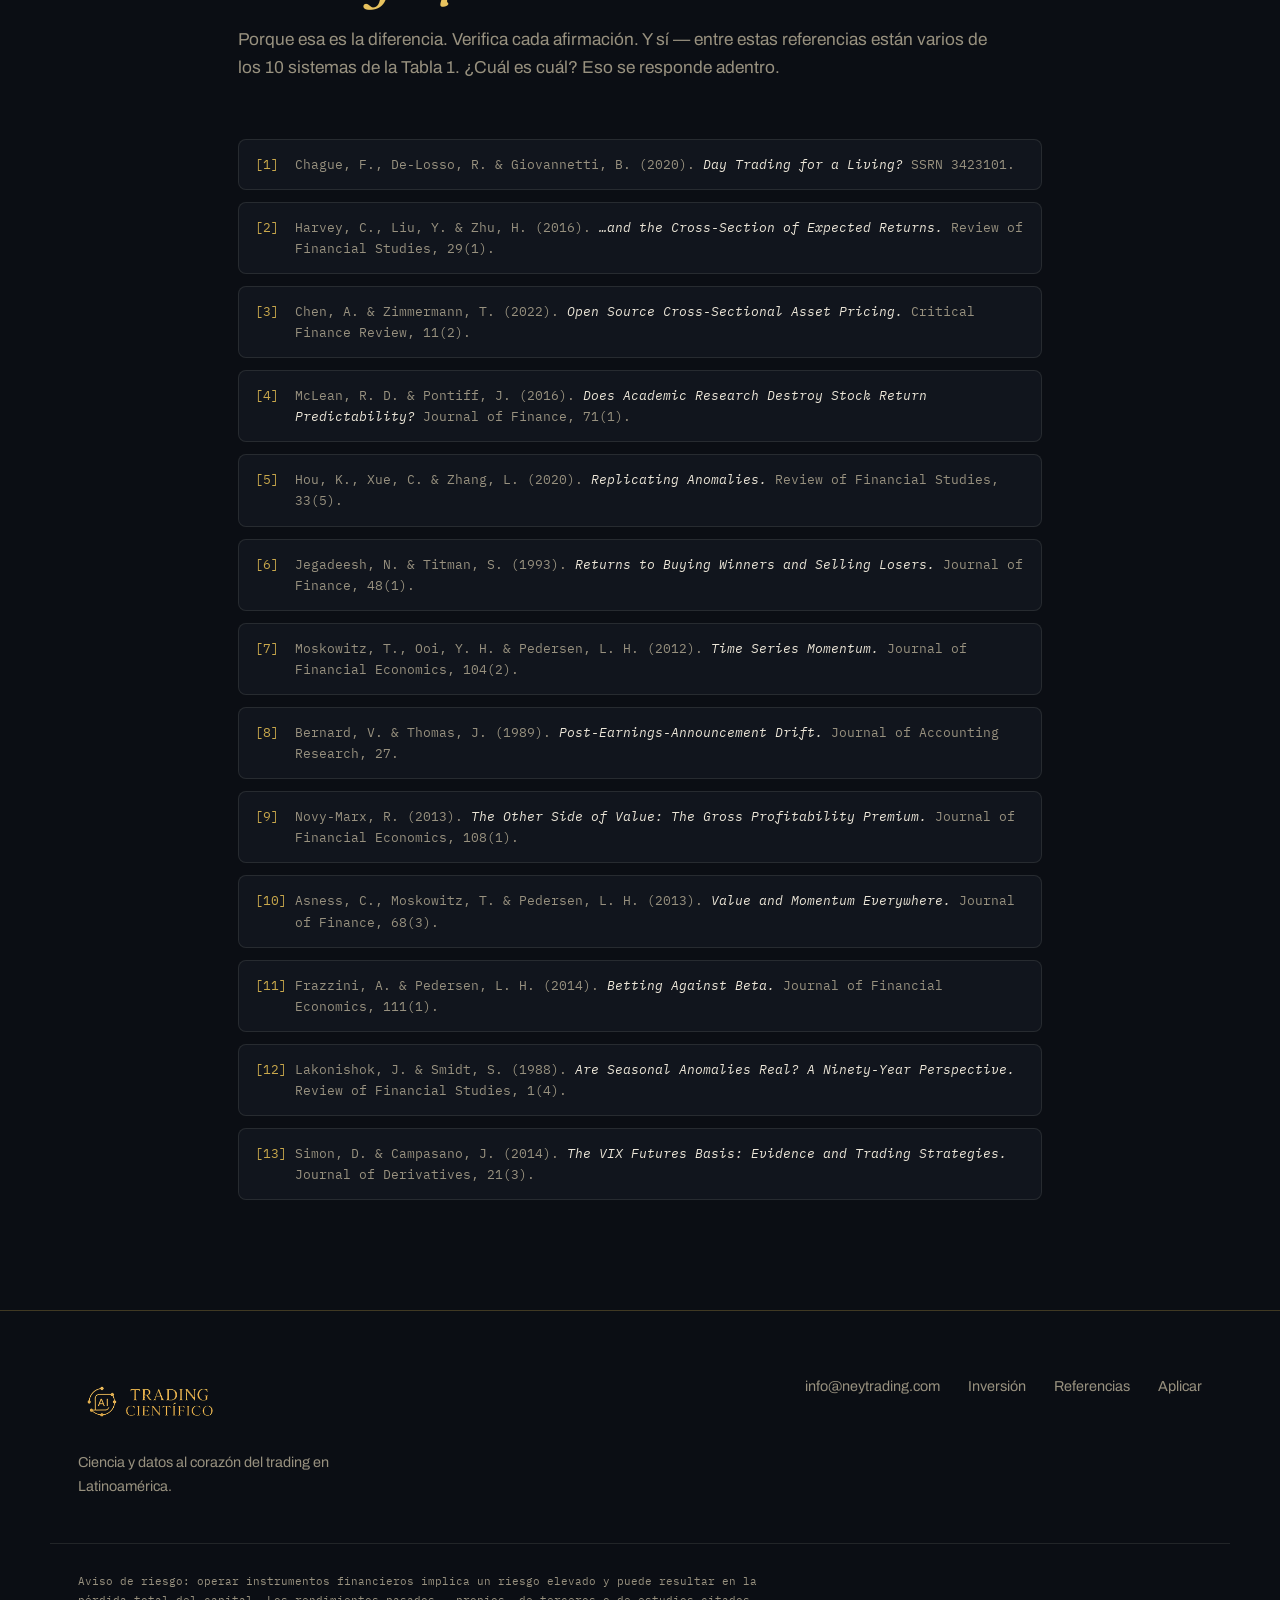
==== commit f659f2e0: "Enlace al Kit de USD 27 bajo los precios de la mentoría Co-Authored-By: Claude Opus 5.5 <noreply@ant" ====
--- a/index.html
+++ b/index.html
@@ -4,12 +4,12 @@
   <meta charset="UTF-8">
   <meta name="viewport" content="width=device-width, initial-scale=1.0">
   <title>Trading Científico — Mentoría de trading basada en evidencia | Latinoamérica</title>
-  <meta name="description" content="Mentoría de élite para traders de Latinoamérica. Aprende a auditar cualquier sistema de trading con datos: seis autopsias reales de sistemas que parecían ganadores. Beta de enero, 5 a 8 plazas.">
+  <meta name="description" content="Mentoría de élite para traders de Latinoamérica. Aprende a auditar cualquier sistema de trading con rigor científico y domina los 10 sistemas que la evidencia respalda en la última década.">
   <link rel="canonical" href="https://www.tradingcientifico.com/">
   <meta property="og:type" content="website">
   <meta property="og:locale" content="es_LA">
   <meta property="og:title" content="Trading Científico — El trading no necesita más gurús. Necesita ciencia.">
-  <meta property="og:description" content="Aprende a detectar el backtest que te iba a hacer perder plata, antes de arriesgarla. Mentoría de 12 semanas para Latinoamérica.">
+  <meta property="og:description" content="Aprende a distinguir un sistema real de uno inventado — y domina los 10 que funcionaron la última década. Mentoría 1-a-1 para Latinoamérica.">
   <meta property="og:image" content="https://www.tradingcientifico.com/assets/img/og.jpg">
   <meta property="og:url" content="https://www.tradingcientifico.com/">
   <meta name="twitter:card" content="summary_large_image">
@@ -31,7 +31,7 @@
       </a>
       <nav class="nav__links" aria-label="Navegación principal">
         <a href="#metodo">El método</a>
-        <a href="#sistemas">Autopsias</a>
+        <a href="#sistemas">Los 10 sistemas</a>
         <a href="#simulador">Simulador</a>
         <a href="#programa">Programa</a>
         <a href="#inversion">Inversión</a>
@@ -48,27 +48,26 @@
     <div class="wrap hero__grid">
       <div class="hero__copy">
         <p class="kicker reveal">Mentoría basada en evidencia · Latinoamérica</p>
-        <h1 class="hero__title reveal d1">¿Le ganarías a Kullamägi<br><em>en 10 trades?</em></h1>
-        <p class="hero__sub reveal d1"><strong>Tú contra uno de los traders más famosos del mundo.</strong> 10 gráficos reales: compras, apuestas en contra o pasas. Al final ves tu marcador: tú __/10.</p>
-        <div class="hero__cta reveal d1">
-          <a class="btn btn--gold" href="https://azar.tradingcientifico.com/#kulla">Juega 10 trades gratis →</a>
-          <a class="btn btn--ghost" href="#aplicar">Aplicar a la beta · 5 a 8 plazas</a>
-        </div>
+        <h1 class="hero__title reveal d1">El trading no necesita más gurús.<br><em>Necesita ciencia.</em></h1>
         <p class="hero__sub reveal d2">
-          El 97% de los day traders persistentes pierde dinero. En 12 semanas te enseñamos a
-          <strong>detectar la estrategia que te iba a hacer perder plata, antes de arriesgarla</strong>.
-          Con datos, no con corazonadas.
+          Te enseñamos a auditar cualquier sistema de trading con el rigor de un científico de datos
+          — y a dominar los <strong>10 sistemas que la evidencia académica respalda</strong> en la última década.
+          Sin promesas mágicas. Con bibliografía.
         </p>
+        <div class="hero__cta reveal d3">
+          <a class="btn btn--gold" href="#aplicar">Aplicar a la mentoría</a>
+          <a class="btn btn--ghost" href="#sistemas">Ver la evidencia ↓</a>
+        </div>
         <ul class="hero__stats reveal d4">
-          <li><span class="num mono" data-count="97" data-suffix="%">97%</span><span class="lbl">de day traders persistentes pierde<sup><a href="#ref-1">1</a></sup></span></li>
+          <li><span class="num mono" data-count="97" data-suffix="%">0%</span><span class="lbl">de day traders persistentes pierde<sup><a href="#ref-1">1</a></sup></span></li>
           <li><span class="num mono">t &gt; 3.0</span><span class="lbl">nuestro estándar de evidencia<sup><a href="#ref-2">2</a></sup></span></li>
-          <li><span class="num mono" data-count="331">331</span><span class="lbl">anomalías replicadas en abierto<sup><a href="#ref-3">3</a></sup></span></li>
-          <li><span class="num mono" data-count="6">6</span><span class="lbl">sistemas autopsiados con datos reales</span></li>
+          <li><span class="num mono" data-count="331">0</span><span class="lbl">anomalías replicadas en abierto<sup><a href="#ref-3">3</a></sup></span></li>
+          <li><span class="num mono" data-count="10">0</span><span class="lbl">sistemas que sobrevivieron la década</span></li>
         </ul>
       </div>
       <figure class="hero__chart reveal d2" aria-label="Curva de capital ilustrativa de un sistema sistemático">
         <div class="panel">
-          <div class="panel__bar mono"><span class="dot"></span><span class="dot"></span><span class="dot"></span> curva_ilustrativa · 2016–2025</div>
+          <div class="panel__bar mono"><span class="dot"></span><span class="dot"></span><span class="dot"></span> sistema_04.bt · 2016–2025</div>
           <svg viewBox="0 0 560 330" class="chart" role="img" aria-hidden="true">
             <!-- grid -->
             <g class="chart__grid">
@@ -93,23 +92,9 @@
             <text class="chart__ann chart__ann--gold mono" x="470" y="40" text-anchor="middle">sistema</text>
             <text class="chart__ann mono" x="500" y="172" text-anchor="middle">índice</text>
           </svg>
-          <figcaption class="fig mono">Fig. 0 — Curva de capital ilustrativa, con su caída máxima a la vista. Si alguien te muestra una curva sin caídas, te está mintiendo.</figcaption>
+          <figcaption class="fig mono">Fig. 0 — Curva de capital ilustrativa de uno de los 10 sistemas, con su drawdown a la vista. Si alguien te muestra una curva sin caídas, te está mintiendo.</figcaption>
         </div>
       </figure>
-    </div>
-  </section>
-
-  <section class="section" id="simulador">
-    <div class="wrap">
-      <header class="sec-head reveal">
-        <p class="sec-num mono">Simulador · Gratis</p>
-        <h2>Tú contra <em>Kullamägi</em></h2>
-        <p class="sec-lead">Ves el gráfico del día anterior de uno de sus trades reales de 2020. Decides: comprar, apostar en contra o pasar. Diez rondas. Al final sabes cuántas veces pensaste como él.</p>
-      </header>
-      <p class="reveal" style="display:flex;flex-wrap:wrap;gap:12px">
-        <a class="btn btn--gold" href="https://azar.tradingcientifico.com/#kulla">Jugar ahora →</a>
-      </p>
-      <p class="giants__legal mono reveal">Dato real: comprando 400 rupturas de 2022–2026 sin criterio, solo 16,5% ganaron y el promedio fue perder 1,04 veces lo arriesgado por trade (los saltos de precio en la apertura hacen que algunas pérdidas superen lo previsto). Datos diarios de Financial Modeling Prep; no es recomendación de inversión.</p>
     </div>
   </section>
 
@@ -124,7 +109,7 @@
       </header>
 
       <div class="bigstat reveal">
-        <div class="bigstat__num"><span class="mono" data-count="97" data-suffix="%">97%</span></div>
+        <div class="bigstat__num"><span class="mono" data-count="97" data-suffix="%">0%</span></div>
         <div class="bigstat__txt">
           <p>De 19.646 day traders brasileños que persistieron más de 300 sesiones, el <strong>97% perdió dinero</strong>.
           Solo el 1,1% ganó más que el salario mínimo de Brasil.<sup><a href="#ref-1">1</a></sup></p>
@@ -204,7 +189,7 @@
           <figure class="figframe figframe--term reveal">
             <div class="panel__bar mono"><span class="dot"></span><span class="dot"></span><span class="dot"></span> backtest · curva &amp; drawdown</div>
             <img src="assets/img/lab-backtest-1.jpg" alt="Backtest real: curva de capital, drawdown y mapa de retornos mensuales" loading="lazy" width="834" height="970">
-            <figcaption class="fig mono">Fig. 2.1 — Salida real de nuestro laboratorio (ejemplo de reporte de un backtest): curva de capital, caída máxima y retornos mensuales.</figcaption>
+            <figcaption class="fig mono">Fig. 2.1 — Salida real de nuestro laboratorio: curva de capital, drawdown y retornos mensuales.</figcaption>
           </figure>
           <figure class="figframe figframe--term reveal d1">
             <div class="panel__bar mono"><span class="dot"></span><span class="dot"></span><span class="dot"></span> backtest · robustez por cuantiles</div>
@@ -220,35 +205,44 @@
   <section class="section" id="sistemas">
     <div class="wrap">
       <header class="sec-head reveal">
-        <p class="sec-num mono">§ 03 · Seis autopsias</p>
-        <h2>Seis backtests que parecían ganadores. <em>Seis autopsias.</em></h2>
-        <p class="sec-lead">Los probamos nosotros, con código y datos reales. Los seis tenían un error que los hacía ver
-        mejor de lo que eran. <strong>En la mentoría aprendes a encontrar cada uno.</strong></p>
+        <p class="sec-num mono">§ 03 · Los resultados</p>
+        <h2>Los 10 sistemas que <em>sí</em> sobrevivieron la década</h2>
+        <p class="sec-lead">Existen, están publicados y los verás funcionando. Pero no diremos sus nombres aquí —
+        y la razón es la misma ciencia que enseñamos: cuando una estrategia se populariza, su retorno decae un
+        58% en promedio.<sup><a href="#ref-4">4</a></sup> Lo que sí mostramos: su evidencia, su año de publicación
+        y qué tan robusto sigue cada uno. <strong>Los nombres se revelan dentro de la mentoría.</strong></p>
       </header>
 
       <div class="table-scroll reveal">
         <table class="systable">
-          <caption class="mono">Tabla 1 — Seis autopsias de nuestro propio laboratorio. Criterio para aprobar: Sharpe neto ≥ 0,5 y Sharpe deflactado ≥ 95% (descuenta todas las variantes probadas).<sup><a href="#ref-2">2</a></sup></caption>
+          <caption class="mono">Tabla 1 — Los 10 sistemas del programa: evidencia y estado 2016–2025. Nombres reservados para alumnos.</caption>
           <thead>
-            <tr><th class="mono">#</th><th>Sistema</th><th>El error</th><th>Lo que quedó</th></tr>
+            <tr><th class="mono">#</th><th>Sistema</th><th>Evidencia</th><th>Estado 2016–2025</th></tr>
           </thead>
           <tbody>
-            <tr><td class="mono">01</td><td>Magic Formula<sup><a href="#ref-15">15</a></sup></td><td>El código compraba las <em>peores</em> acciones, usaba datos que todavía no existían y solo empresas que sobrevivieron</td><td><span class="tag tag--warn">Refutado</span> corregido, no le gana a comprar todas por igual</td></tr>
-            <tr><td class="mono">02</td><td>Piotroski F-Score<sup><a href="#ref-14">14</a></sup></td><td>Usaba la lista de acciones de 2020 para operar de 2002 a 2024 (solo sobrevivientes) y datos del futuro</td><td><span class="tag tag--warn">Refutado</span> Sharpe 0,43; Sharpe deflactado 10% (se exige 95%)</td></tr>
-            <tr><td class="mono">03</td><td>Cartera con volatilidad objetivo</td><td>Ajustar el riesgo no crea ganancia</td><td><span class="tag tag--warn">Refutado</span> ninguna versión le ganó a la cartera equiponderada (9,4% anual)</td></tr>
-            <tr><td class="mono">04</td><td>Prueba de costos</td><td>El costo estaba en dólares por acción y se leía como puntos básicos</td><td><span class="tag tag--warn">Inválida</span> tres corridas «probaron» robustez sin probar nada</td></tr>
-            <tr><td class="mono">05</td><td>Reproducibilidad</td><td>Momentum: mismos parámetros, distinta versión del motor y de los datos</td><td><span class="tag tag--warn">Inválida</span> retorno anual entre −33% y +38%</td></tr>
-            <tr><td class="mono">06</td><td>Momentum 12-1</td><td>Acciones de EE. UU., nov-2007 a dic-2024. Parecía Sharpe 0,50, con 99% de probabilidad de ser mayor que cero sin contar las demás pruebas. <strong>Un solo día con un dato roto</strong> (+111,6% el 5-may-2020) inflaba todo</td><td><span class="tag tag--warn">Refutado</span> sin ese día: 10% anual y Sharpe 0,44. Contando las 120 variantes probadas, Sharpe deflactado 28% (se exige 95%). Caída máxima −68%</td></tr>
+            <tr><td class="mono">01</td><td><span class="sysname"><span class="sysname__blur" aria-hidden="true">Reservado para alumnos</span><span class="sr-only">Nombre reservado — se revela en la mentoría</span></span></td><td><span class="evid__blur" aria-hidden="true">Disciplina &amp; Paciencia (1993)</span><span class="evid__src mono">Journal de primer nivel · 1993</span></td><td><span class="tag tag--ok">Robusto</span> sobrevivió toda replicación independiente</td></tr>
+            <tr><td class="mono">02</td><td><span class="sysname"><span class="sysname__blur" aria-hidden="true">Se revela en la mentoría</span><span class="sr-only">Nombre reservado — se revela en la mentoría</span></span></td><td><span class="evid__blur" aria-hidden="true">Método, Datos &amp; Rigor (2012)</span><span class="evid__src mono">Journal de primer nivel · 2012</span></td><td><span class="tag tag--ok">Robusto</span> rentable en las crisis de 2020 y 2022</td></tr>
+            <tr><td class="mono">03</td><td><span class="sysname"><span class="sysname__blur" aria-hidden="true">Solo dentro del programa</span><span class="sr-only">Nombre reservado — se revela en la mentoría</span></span></td><td><span class="evid__blur" aria-hidden="true">Evidencia &amp; Asimetría (1989)</span><span class="evid__src mono">Journal de primer nivel · 1989</span></td><td><span class="tag tag--mid">Con matices</span> vivo donde pocos pueden operar</td></tr>
+            <tr><td class="mono">04</td><td><span class="sysname"><span class="sysname__blur" aria-hidden="true">La paciencia paga</span><span class="sr-only">Nombre reservado — se revela en la mentoría</span></span></td><td><span class="evid__blur" aria-hidden="true">Calma &amp; Proceso (2013)</span><span class="evid__src mono">Journal de primer nivel · 2013</span></td><td><span class="tag tag--ok">Robusto</span></td></tr>
+            <tr><td class="mono">05</td><td><span class="sysname"><span class="sysname__blur" aria-hidden="true">Pregunta en tu llamada</span><span class="sr-only">Nombre reservado — se revela en la mentoría</span></span></td><td><span class="evid__blur" aria-hidden="true">Sistema &amp; Criterio (2013)</span><span class="evid__src mono">Journal de primer nivel · 2013</span></td><td><span class="tag tag--ok">Robusto</span> se potencia en combinación</td></tr>
+            <tr><td class="mono">06</td><td><span class="sysname"><span class="sysname__blur" aria-hidden="true">Primero el método</span><span class="sr-only">Nombre reservado — se revela en la mentoría</span></span></td><td><span class="evid__blur" aria-hidden="true">Riesgo &amp; Medida (2014)</span><span class="evid__src mono">Journal de primer nivel · 2014</span></td><td><span class="tag tag--ok">Robusto</span> con control de costos</td></tr>
+            <tr><td class="mono">07</td><td><span class="sysname"><span class="sysname__blur" aria-hidden="true">Los atajos no existen</span><span class="sr-only">Nombre reservado — se revela en la mentoría</span></span></td><td><span class="evid__blur" aria-hidden="true">Orden &amp; Constancia (1988)</span><span class="evid__src mono">Journal de primer nivel · 1988</span></td><td><span class="tag tag--ok">Persistente</span> en índices</td></tr>
+            <tr><td class="mono">08</td><td><span class="sysname"><span class="sysname__blur" aria-hidden="true">Confidencial por diseño</span><span class="sr-only">Nombre reservado — se revela en la mentoría</span></span></td><td><span class="evid__blur" aria-hidden="true">Series &amp; Retornos (varios)</span><span class="evid__src mono">Literatura académica · 30+ años</span></td><td><span class="tag tag--mid">Cíclico</span> exige ejecución barata</td></tr>
+            <tr><td class="mono">09</td><td><span class="sysname"><span class="sysname__blur" aria-hidden="true">El que todos quieren</span><span class="sr-only">Nombre reservado — se revela en la mentoría</span></span></td><td><span class="evid__blur" aria-hidden="true">Bitácora &amp; Pantalla (2011–19)</span><span class="evid__src mono">Caso real documentado · 2011–2019</span></td><td><span class="tag tag--mid">Sistematizable</span> con reglas estrictas</td></tr>
+            <tr><td class="mono">10</td><td><span class="sysname"><span class="sysname__blur" aria-hidden="true">El más peligroso de los diez</span><span class="sr-only">Nombre reservado — se revela en la mentoría</span></span></td><td><span class="evid__blur" aria-hidden="true">Colas &amp; Volatilidad (2014)</span><span class="evid__src mono">Journal especializado · 2014</span></td><td><span class="tag tag--warn">Riesgo alto</span> requiere control de colas</td></tr>
           </tbody>
         </table>
       </div>
 
-      <p class="systable__note reveal">En palabras: los seis pasaban un backtest normal. Ninguno pasó el nuestro.
-      <strong>Si durante el programa un sistema pasa nuestro criterio, te lo damos como bono. No te prometemos uno.</strong></p>
+      <p class="systable__note reveal">Nota honesta: «robusto» no significa «gana todos los meses». Significa que la prima existe,
+      sobrevivió replicaciones independientes y compensa sus drawdowns a quien la ejecuta con disciplina.
+      La bibliografía completa sigue publicada al final de esta página — <strong>qué paper corresponde a qué sistema
+      es parte de lo que descubrirás adentro.</strong> Y también verás los sistemas que <strong>no</strong> pasaron
+      el filtro, para que nadie vuelva a vendértelos.</p>
 
       <div class="midcta reveal">
-        <p>¿El sistema que usas hoy pasaría esta autopsia?</p>
-        <a class="btn btn--gold" href="#aplicar">Aplicar a la beta</a>
+        <p>¿Quieres saber cuáles son — y si el que usas hoy está en la lista?</p>
+        <a class="btn btn--gold" href="#aplicar">Aplicar a la mentoría</a>
       </div>
     </div>
   </section>
@@ -265,49 +259,71 @@
 
       <div class="giants">
         <article class="giant reveal">
-          <h3>Kristjan Kullamägi</h3>
+          <img src="assets/img/trader-qullamaggie.webp" alt="Kristian Kullamägi" loading="lazy" width="400" height="400">
+          <h3>Kristian Kullamägi</h3>
           <p class="giant__tag mono">«Qullamaggie» · Suecia</p>
-          <p>Rupturas con catalizador y reglas de salida estrictas. Estudiamos su tamaño de posición y sus salidas, y las ponemos a prueba con datos.</p>
+          <p>De $9.100 a más de $80M en ~8 años con breakouts episódicos. Estudiamos su position sizing y sus reglas de salida.</p>
         </article>
         <article class="giant reveal d1">
+          <img src="assets/img/trader-weschler.webp" alt="Ted Weschler" loading="lazy" width="400" height="400">
           <h3>Ted Weschler</h3>
           <p class="giant__tag mono">Berkshire Hathaway · EE. UU.</p>
-          <p>Concentración extrema y paciencia de años. Analizamos qué parte de ese estilo puede replicar un inversor individual.</p>
+          <p>1.236% en Peninsula Capital y $70K → $264M en su cuenta de retiro. Concentración extrema y paciencia de años.</p>
         </article>
         <article class="giant reveal d2">
+          <img src="assets/img/trader-tilson.webp" alt="Whitney Tilson" loading="lazy" width="400" height="400">
           <h3>Whitney Tilson</h3>
           <p class="giant__tag mono">Kase Capital · EE. UU.</p>
-          <p>Proceso, listas de verificación y autopsias de errores: el antídoto contra el impulso.</p>
+          <p>Gestionó más de $200M en fondos value. Proceso, checklists y autopsias de errores: el anti-impulso.</p>
         </article>
         <article class="giant reveal">
-          <h3>Harris Kupperman</h3>
+          <img src="assets/img/trader-kupperman.webp" alt="Harris Kupperman" loading="lazy" width="400" height="400">
+          <h3>Harris «Kuppy» Kupperman</h3>
           <p class="giant__tag mono">Praetorian Capital · EE. UU.</p>
-          <p>Asimetrías macro con catalizador. Pocas apuestas, convicción medida.</p>
+          <p>~$339M bajo gestión buscando asimetrías macro con catalizador. Pocas apuestas, convicción medida.</p>
         </article>
         <article class="giant reveal d1">
+          <img src="assets/img/trader-pabrai.webp" alt="Mohnish Pabrai" loading="lazy" width="400" height="400">
           <h3>Mohnish Pabrai</h3>
           <p class="giant__tag mono">Pabrai Funds · India/EE. UU.</p>
           <p>El arte de «clonar» a los mejores inversores con listas de verificación. Humildad estadística aplicada.</p>
         </article>
         <article class="giant reveal d2">
+          <img src="assets/img/trader-van-tharp.webp" alt="Van Tharp" loading="lazy" width="400" height="400">
           <h3>Van Tharp</h3>
           <p class="giant__tag mono">Psicología y sizing · EE. UU.</p>
-          <p>Creador del SQN (System Quality Number) y referente del tamaño de posición. La matemática de no quebrar.</p>
+          <p>Creador del SQN (System Quality Number) y referente de position sizing. La matemática de no quebrar.</p>
         </article>
       </div>
       <p class="giants__legal mono reveal">Ninguno está afiliado a Trading Científico ni avala este programa.
-      Son los casos que estudiamos con datos públicos — y el estándar al que aspiramos. Sus nombres se usan solo con fines educativos.</p>
+      Son los casos que estudiamos con datos públicos — y el estándar al que aspiramos.</p>
     </div>
   </section>
 
   <!-- ====== SIMULADOR ====== -->
+  <section class="section" id="simulador">
+    <div class="wrap">
+      <header class="sec-head reveal">
+        <p class="sec-num mono">Simulador · Práctica deliberada</p>
+        <h2>¿Le ganas al <em>azar</em>?</h2>
+        <p class="sec-lead">Nuevo: decide lo que decidió Kristjan Kullamägi en 10 de sus trades reales de 2020. Ves el gráfico del día anterior, eliges comprar, ponerte corto o pasar, y al final sabes cuántas veces coincidiste con él.</p>
+        <p class="sec-lead">400 rupturas reales de acciones de EE. UU. (2022–2026). Ves el gráfico hasta el día de la ruptura, con su ADR, su volumen y las medias de 10 y 20 días, y decides si compras o pasas. El resultado sale de las reglas de salida de Kullamägi: stop a ½ ADR, venta de 1/3 al cierre del día 3, stop a la entrada y el resto al primer cierre bajo la media de 10 días. Todo medido en R y comparado con comprar al azar.</p>
+      </header>
+      <p class="reveal" style="display:flex;flex-wrap:wrap;gap:12px">
+        <a class="btn btn--gold" href="https://azar.tradingcientifico.com/#kulla">Juega 10 trades de Kullamägi gratis</a>
+        <a class="btn btn--ghost" href="https://azar.tradingcientifico.com/#demo">Probar la demo de rupturas</a>
+        <a class="btn btn--ghost" href="https://azar.tradingcientifico.com/#alumnos">Entrar como alumno</a>
+      </p>
+      <p class="giants__legal mono reveal">Comprando las 400 sin criterio, el promedio fue −1,04R por trade y solo 16,5% ganaron. El simulador completo viene incluido en el programa. Resultados históricos simulados con datos diarios de Financial Modeling Prep; no son recomendación de inversión.</p>
+    </div>
+  </section>
 
   <!-- ====== PROGRAMA ====== -->
   <section class="section" id="programa">
     <div class="wrap">
       <header class="sec-head reveal">
         <p class="sec-num mono">§ 05 · El programa</p>
-        <h2>Mentoría de <em>12 semanas</em></h2>
+        <h2>Mentoría 1-a-1 de <em>12 semanas</em></h2>
         <p class="sec-lead">No es un curso grabado que verás a medias. Es trabajo directo sobre tu capital, tus sistemas
         y tu plan de trading — con la exigencia de un comité de inversión.</p>
       </header>
@@ -321,17 +337,17 @@
         <li class="reveal d1">
           <span class="phases__wk mono">Semanas 03–05</span>
           <h3>El detector de humo</h3>
-          <p>Dominarás los 6 filtros: supervivencia, sobreajuste, costos, significancia, decaimiento y replicación. Nunca más comprarás un sistema sin desarmarlo.</p>
+          <p>Dominarás los 6 filtros: supervivencia, overfitting, costos, significancia, decaimiento y replicación. Nunca más comprarás un sistema sin desarmarlo.</p>
         </li>
         <li class="reveal d2">
           <span class="phases__wk mono">Semanas 06–10</span>
-          <h3>Tus propias autopsias</h3>
-          <p>Auditas tus sistemas con el método, guiándote por las seis autopsias: datos, sesgos, costos reales y cuántas pruebas hiciste antes de creer en un resultado.</p>
+          <h3>Los 10 sistemas</h3>
+          <p>Uno a uno: lógica económica, evidencia, parámetros, costos reales y en qué mercados de LatAm y EE. UU. se ejecutan mejor. Eliges 2–3 para tu arsenal.</p>
         </li>
         <li class="reveal d3">
           <span class="phases__wk mono">Semanas 11–12</span>
           <h3>Tu plan de operación</h3>
-          <p>Tamaño de posición, límites de pérdida, rutina semanal y métricas de seguimiento. Te gradúas con un plan escrito que un profesional firmaría.</p>
+          <p>Position sizing, límites de pérdida, rutina semanal y métricas de seguimiento. Te gradúas con un plan escrito que un profesional firmaría.</p>
         </li>
       </ol>
 
@@ -339,9 +355,9 @@
         <h3 class="team__title reveal">El equipo detrás del método</h3>
         <div class="team__grid">
           <article class="card card--team reveal">
-            <h4>Ney Torres — fundador</h4>
-            <p class="mono team__tag">Managing Partner · Value Investment Fund</p>
-            <p>Licenciado en Finanzas y Administración de Empresas. Dirige el laboratorio cuantitativo donde se auditan los sistemas del programa, incluidos los que fallan. <a href="https://www.linkedin.com/in/neytorres">LinkedIn</a></p>
+            <h4>Experto en Trading Cuantitativo</h4>
+            <p class="mono team__tag">+20 años · JPMorgan, BP Trading, AWS</p>
+            <p>Diseño de sistemas financieros institucionales de alto volumen. Especialista en ejecución algorítmica y gestión de riesgos.</p>
           </article>
           <article class="card card--team reveal d1">
             <h4>Científico de Datos Senior</h4>
@@ -384,25 +400,55 @@
         la llamada de diagnóstico es para saber si podemos ayudarte — no para venderte. Todos los precios en USD.</p>
       </header>
 
-      <div class="pricing pricing--single">
-        <article class="price price--star reveal">
-          <p class="price__badge mono">Beta de enero · 5 a 8 plazas</p>
-          <p class="price__name mono">Mentoría grupal</p>
-          <p class="price__amount"><span class="price__cur mono">USD</span> $1,497</p>
-          <p class="price__terms mono">Precio normal $1,997 · 12 semanas · inicia el 19 de enero de 2027</p>
+      <div class="pricing">
+        <article class="price reveal">
+          <p class="price__name mono">Core · Grupal</p>
+          <p class="price__amount"><span class="price__cur mono">USD</span> $1,997</p>
+          <p class="price__terms mono">12 semanas · cohorte de máx. 12 personas</p>
           <ul class="price__list">
             <li>Los 6 filtros de auditoría completos</li>
-            <li>Las seis autopsias, con código y datos</li>
+            <li>Los 10 sistemas, revelados uno a uno</li>
             <li>Sesión grupal en vivo cada semana</li>
             <li>Grabaciones y material de por vida</li>
-            <li>Tu plan de operación por escrito</li>
+            <li>Comunidad privada de alumnos</li>
           </ul>
-          <a class="btn btn--gold price__cta" href="#aplicar">Aplicar a la beta</a>
-        </article>
-      </div>
-
-      <p class="pricing__note mono reveal">Aplica hoy para tu llamada; las plazas se confirman con el pago del 12 al 16 de enero de 2027. Planes de pago en cuotas disponibles — se acuerdan en la llamada.
-      Garantía de 14 días: si tras tu primera sesión decides que esto no es para ti y lo pides dentro de los 14 días posteriores a tu pago, te devolvemos el 100%.</p>
+          <a class="btn btn--ghost price__cta" href="#aplicar">Aplicar a Core</a>
+        </article>
+
+        <article class="price price--star reveal d1">
+          <p class="price__badge mono">El más elegido</p>
+          <p class="price__name mono">Mentoría · 1-a-1</p>
+          <p class="price__amount"><span class="price__cur mono">USD</span> $4,997</p>
+          <p class="price__terms mono">12 semanas · trabajo directo contigo</p>
+          <ul class="price__list">
+            <li>Todo lo del programa Core</li>
+            <li>12 sesiones individuales 1-a-1</li>
+            <li>Auditoría de tu historial y tu sistema actual</li>
+            <li>Tu plan de trading personal, por escrito</li>
+            <li>Revisión de tus backtests entre sesiones</li>
+            <li>3 meses de seguimiento post-programa</li>
+          </ul>
+          <a class="btn btn--gold price__cta" href="#aplicar">Aplicar a la mentoría</a>
+        </article>
+
+        <article class="price reveal d2">
+          <p class="price__name mono">Élite · Desk</p>
+          <p class="price__amount"><span class="price__cur mono">USD</span> $9,997</p>
+          <p class="price__terms mono">6 meses · nivel profesional</p>
+          <ul class="price__list">
+            <li>Todo lo de la mentoría 1-a-1</li>
+            <li>Construcción de tu propio sistema con nuestro stack cuantitativo</li>
+            <li>6 meses de acompañamiento directo</li>
+            <li>Revisión mensual de cartera durante 12 meses</li>
+            <li>Acceso prioritario al equipo</li>
+          </ul>
+          <a class="btn btn--ghost price__cta" href="#aplicar">Aplicar a Élite</a>
+        </article>
+      </div>
+
+      <p class="pricing__note mono reveal">Planes de pago en cuotas disponibles — se acuerdan en la llamada.
+      Garantía de arranque: si tras tu primera sesión decides que esto no es para ti, devolvemos el 100%.</p>
+      <p class="pricing__note mono reveal">¿Todavía no estás listo para la mentoría? Empieza por probar tu propia estrategia: <a href="/kit" style="color:inherit;text-decoration:underline">Ver el Kit Backtest Científico — USD 27 →</a></p>
     </div>
   </section>
 
@@ -413,13 +459,13 @@
       <header class="sec-head sec-head--center reveal">
         <p class="sec-num mono">§ 07 · Aplicación</p>
         <h2>Cupos limitados. <em>Criterio ilimitado.</em></h2>
-        <p class="sec-lead">La beta de enero tiene de 5 a 8 plazas. El proceso empieza con una
+        <p class="sec-lead">La mentoría es 1-a-1 y abrimos pocas plazas por trimestre. El proceso empieza con una
         conversación, no con un pago.</p>
       </header>
       <ol class="steps">
         <li class="reveal"><span class="mono steps__n">01</span><h3>Aplica aquí abajo</h3><p>Dos minutos: quién eres, tu experiencia y tu objetivo. Tu aplicación nos llega directo por correo.</p></li>
         <li class="reveal d1"><span class="mono steps__n">02</span><h3>Llamada de diagnóstico</h3><p>30 minutos, sin costo. Auditamos tu situación y te decimos — con honestidad — si podemos ayudarte.</p></li>
-        <li class="reveal d2"><span class="mono steps__n">03</span><h3>Decisión mutua</h3><p>Si ambos vemos encaje, reservas tu plaza en la beta. Si no, te llevas el diagnóstico gratis.</p></li>
+        <li class="reveal d2"><span class="mono steps__n">03</span><h3>Decisión mutua</h3><p>Si ambos vemos encaje, eliges tu programa y agendamos. Si no, te llevas el diagnóstico gratis.</p></li>
       </ol>
 
       <form class="appform reveal" action="https://formsubmit.co/info@neytrading.com" method="POST">
@@ -471,25 +517,22 @@
             <option>Menos de $1,000 USD</option>
             <option>$1,000 – $5,000 USD</option>
             <option>$5,000 – $25,000 USD</option>
-            <option>$25,000 – $50,000 USD</option>
-            <option>Más de $50,000 USD</option>
+            <option>Más de $25,000 USD</option>
           </select>
         </div>
         <div class="appform__field">
           <label class="mono" for="f-programa">Programa de interés *</label>
           <select id="f-programa" name="Programa" required>
             <option value="" disabled selected>Selecciona un programa</option>
-            <option>Beta grupal de enero ($1,497)</option>
+            <option>Core · Grupal ($1,997)</option>
+            <option>Mentoría · 1-a-1 ($4,997)</option>
+            <option>Élite · Desk ($9,997)</option>
             <option>Aún no estoy seguro</option>
           </select>
         </div>
         <div class="appform__field appform__field--full">
           <label class="mono" for="f-objetivo">¿Cuál es tu objetivo con el trading? *</label>
           <textarea id="f-objetivo" name="Objetivo" required rows="4" placeholder="Cuéntanos en 2–3 líneas qué buscas lograr y qué has intentado hasta ahora."></textarea>
-        </div>
-        <div class="appform__field appform__field--full appform__consent">
-          <label class="mono"><input type="checkbox" name="Consentimiento" value="Acepto" required>
-          Acepto que Trading Científico use estos datos solo para evaluar mi aplicación y contactarme. <a href="privacidad.html">Política de privacidad</a>.</label>
         </div>
         <div class="appform__field appform__field--full">
           <button class="btn btn--gold btn--xl appform__submit" type="submit">Enviar mi aplicación →</button>
@@ -510,7 +553,7 @@
         <details>
           <summary>¿Garantizan rentabilidad?</summary>
           <p>No — y desconfía de quien lo haga: es la señal más fiable de fraude. Lo que garantizamos es un método verificable,
-          acompañamiento real y que nunca más evaluarás un sistema «por fe».</p>
+          acompañamiento real 1-a-1 y que nunca más evaluarás un sistema «por fe».</p>
         </details>
         <details>
           <summary>¿Necesito experiencia previa?</summary>
@@ -534,8 +577,8 @@
         </details>
         <details>
           <summary>¿Cuánto cuesta?</summary>
-          <p>Está publicado en esta página — sin emboscadas: $1,497 USD la beta de enero (precio normal $1,997),
-          con planes de pago en cuotas. La llamada de diagnóstico no es para presionarte:
+          <p>Está publicado en esta página — sin emboscadas: $1,997 USD el programa grupal, $4,997 la mentoría 1-a-1
+          y $9,997 el nivel élite, con planes de pago en cuotas. La llamada de diagnóstico no es para presionarte:
           es para saber si podemos ayudarte. Si buscas la opción más barata, con honestidad: no somos nosotros.</p>
         </details>
       </div>
@@ -548,8 +591,8 @@
       <header class="sec-head reveal">
         <p class="sec-num mono">§ 09 · Referencias</p>
         <h2>Una página de ventas con <em>bibliografía</em></h2>
-        <p class="sec-lead">Porque esa es la diferencia. Verifica cada afirmación. Varias de estas referencias
-        son las que usamos para hacer las seis autopsias de la Tabla 1.</p>
+        <p class="sec-lead">Porque esa es la diferencia. Verifica cada afirmación. Y sí — entre estas referencias
+        están varios de los 10 sistemas de la Tabla 1. ¿Cuál es cuál? Eso se responde adentro.</p>
       </header>
       <ol class="refs__list mono reveal">
         <li id="ref-1">Chague, F., De-Losso, R. &amp; Giovannetti, B. (2020). <em>Day Trading for a Living?</em> SSRN 3423101.</li>
@@ -565,8 +608,6 @@
         <li id="ref-11">Frazzini, A. &amp; Pedersen, L. H. (2014). <em>Betting Against Beta.</em> Journal of Financial Economics, 111(1).</li>
         <li id="ref-12">Lakonishok, J. &amp; Smidt, S. (1988). <em>Are Seasonal Anomalies Real? A Ninety-Year Perspective.</em> Review of Financial Studies, 1(4).</li>
         <li id="ref-13">Simon, D. &amp; Campasano, J. (2014). <em>The VIX Futures Basis: Evidence and Trading Strategies.</em> Journal of Derivatives, 21(3).</li>
-        <li id="ref-14">Piotroski, J. (2000). <em>Value Investing: The Use of Historical Financial Statement Information to Separate Winners from Losers.</em> Journal of Accounting Research, 38.</li>
-        <li id="ref-15">Greenblatt, J. (2005). <em>The Little Book That Beats the Market.</em> Wiley.</li>
       </ol>
     </div>
   </section>
@@ -595,7 +636,7 @@
 
   <!-- Sticky CTA móvil -->
   <div class="stickycta" id="stickycta" aria-hidden="true">
-    <a class="btn btn--gold" href="#aplicar">Aplicar a la beta</a>
+    <a class="btn btn--gold" href="#aplicar">Aplicar a la mentoría</a>
   </div>
 
   <script src="assets/js/main.js" defer></script>
